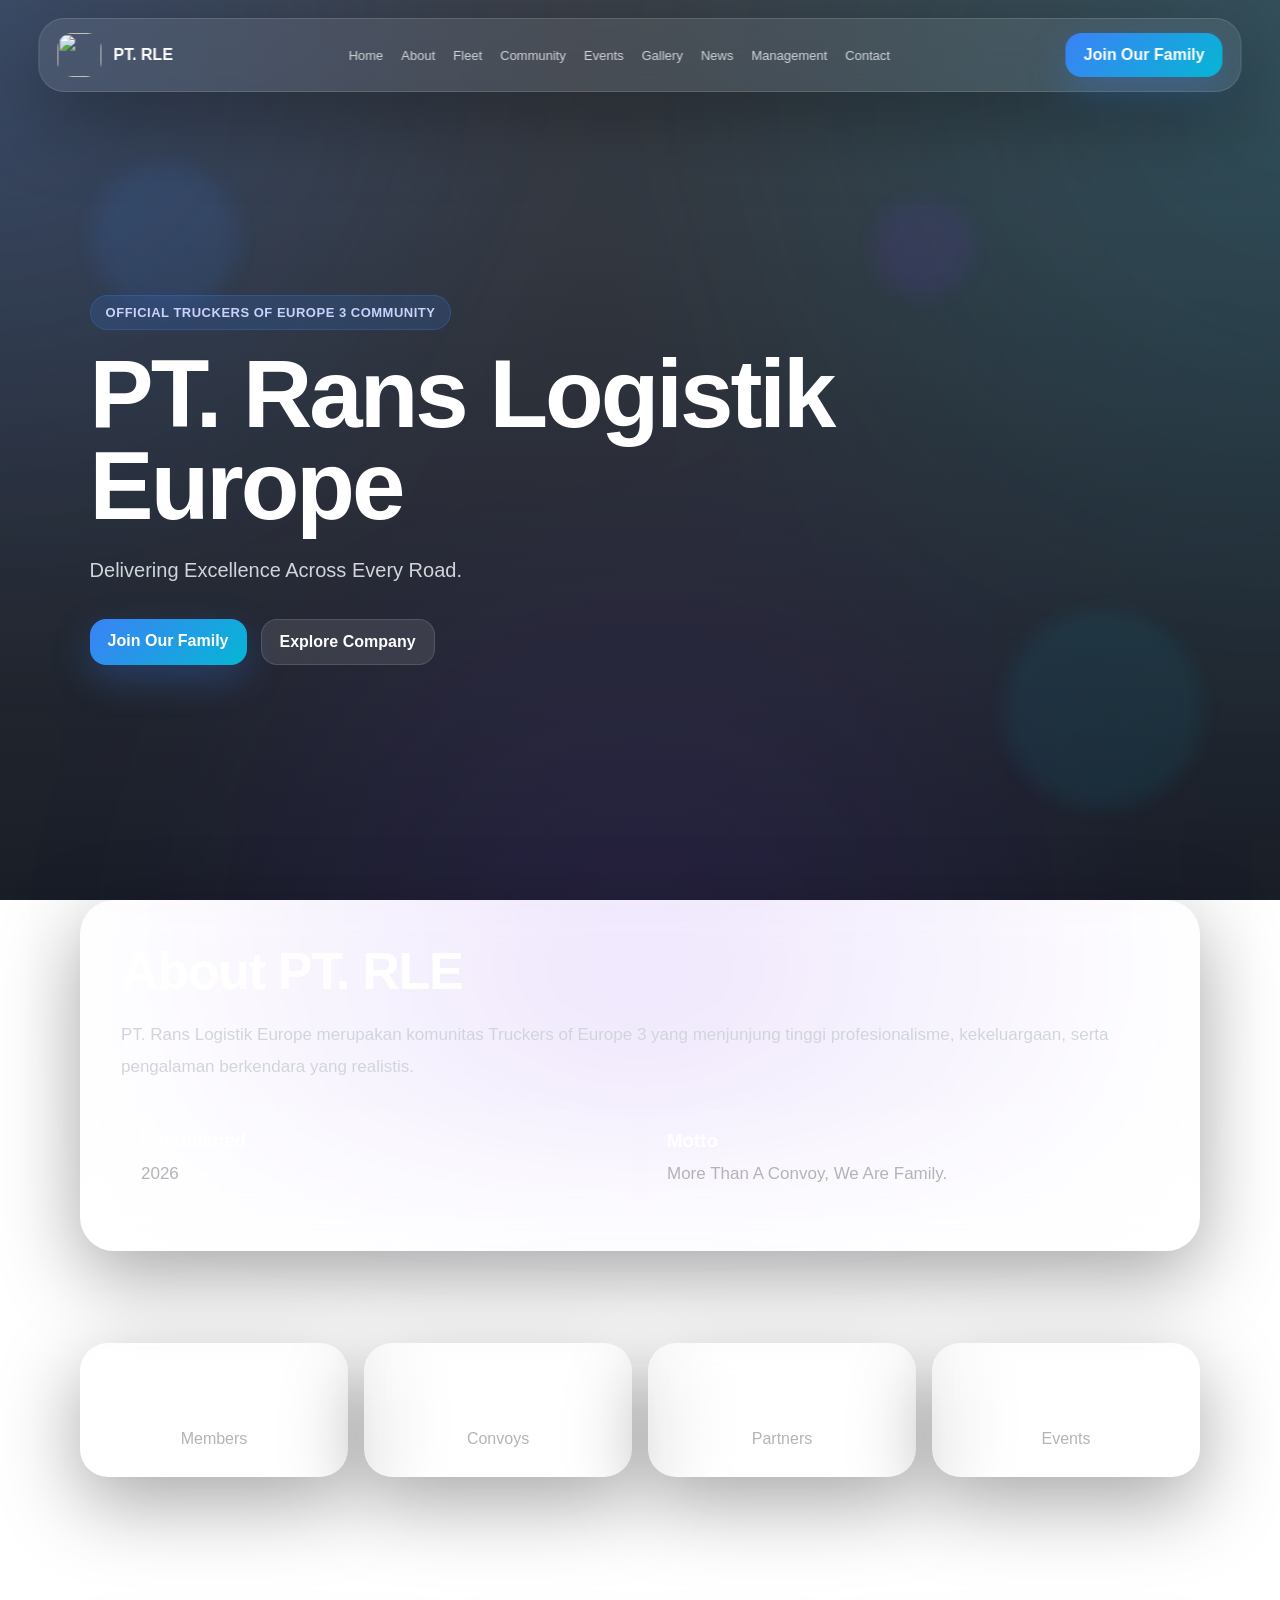
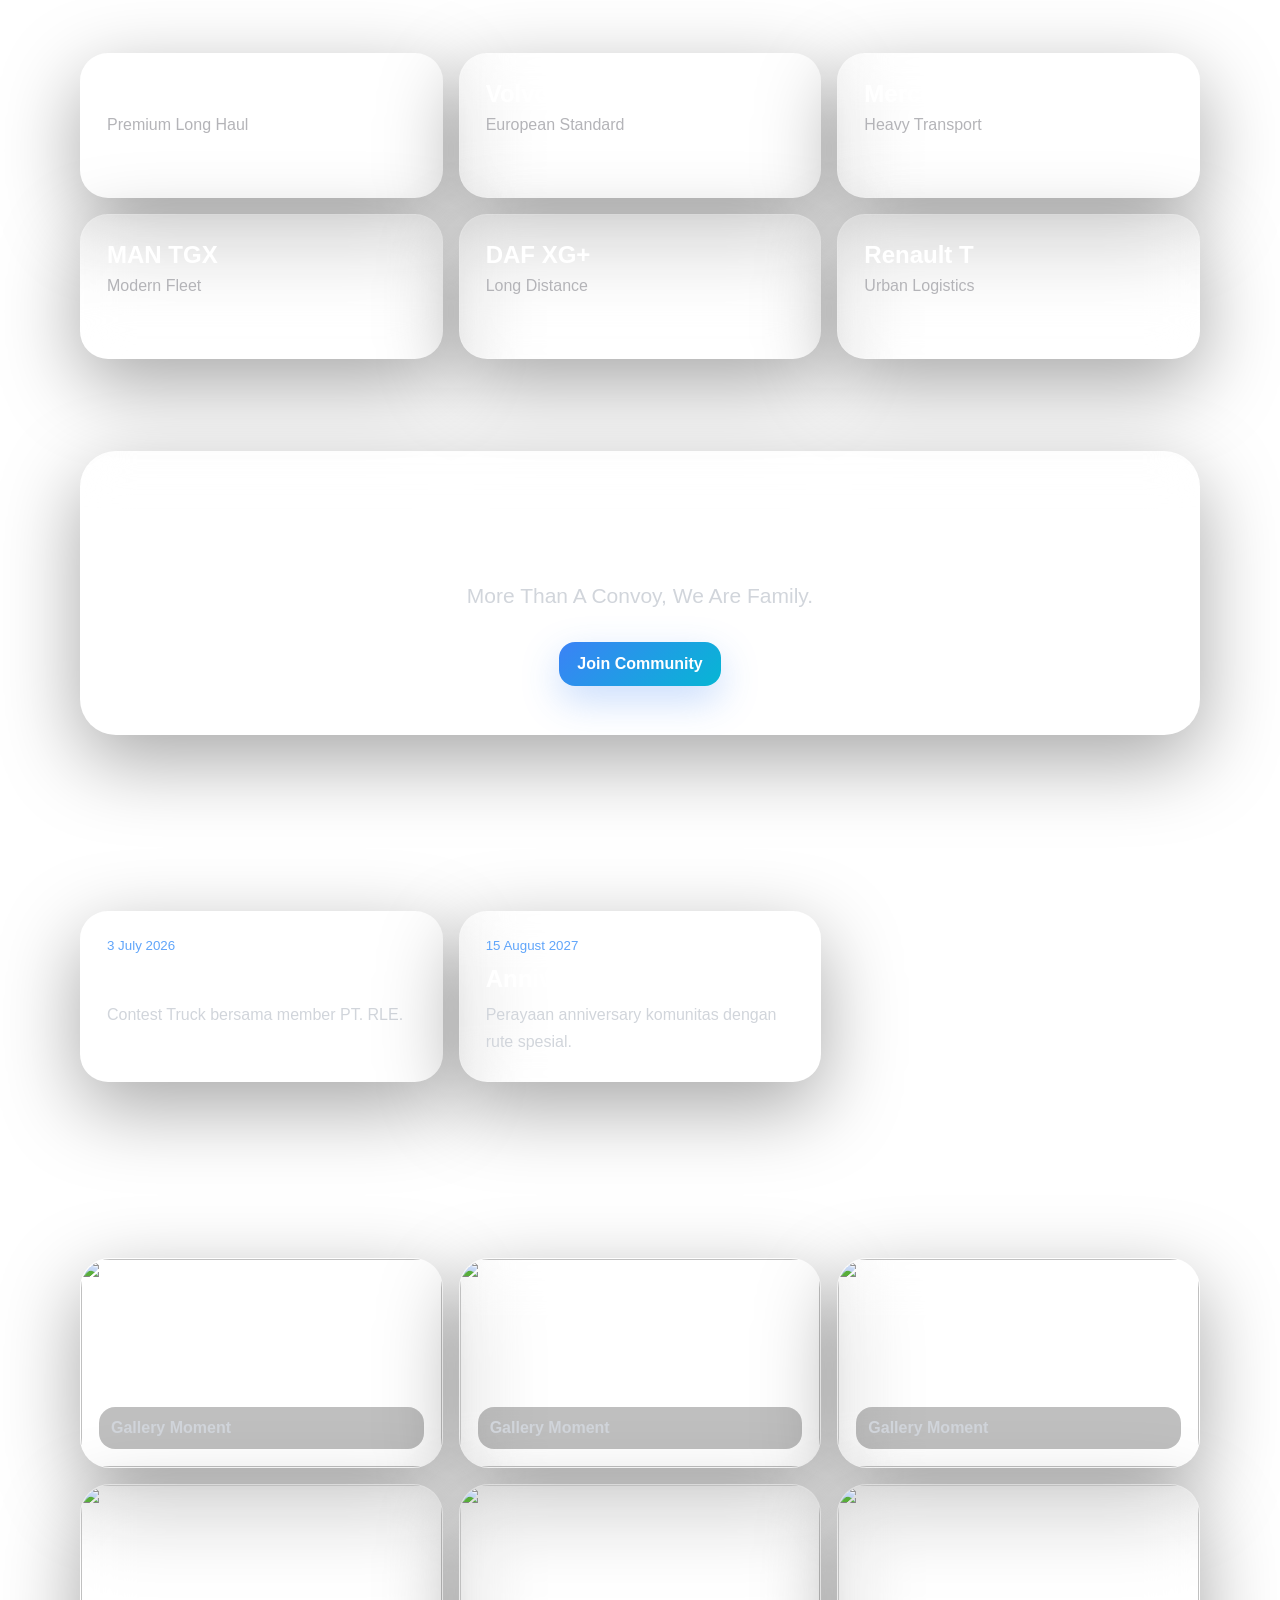
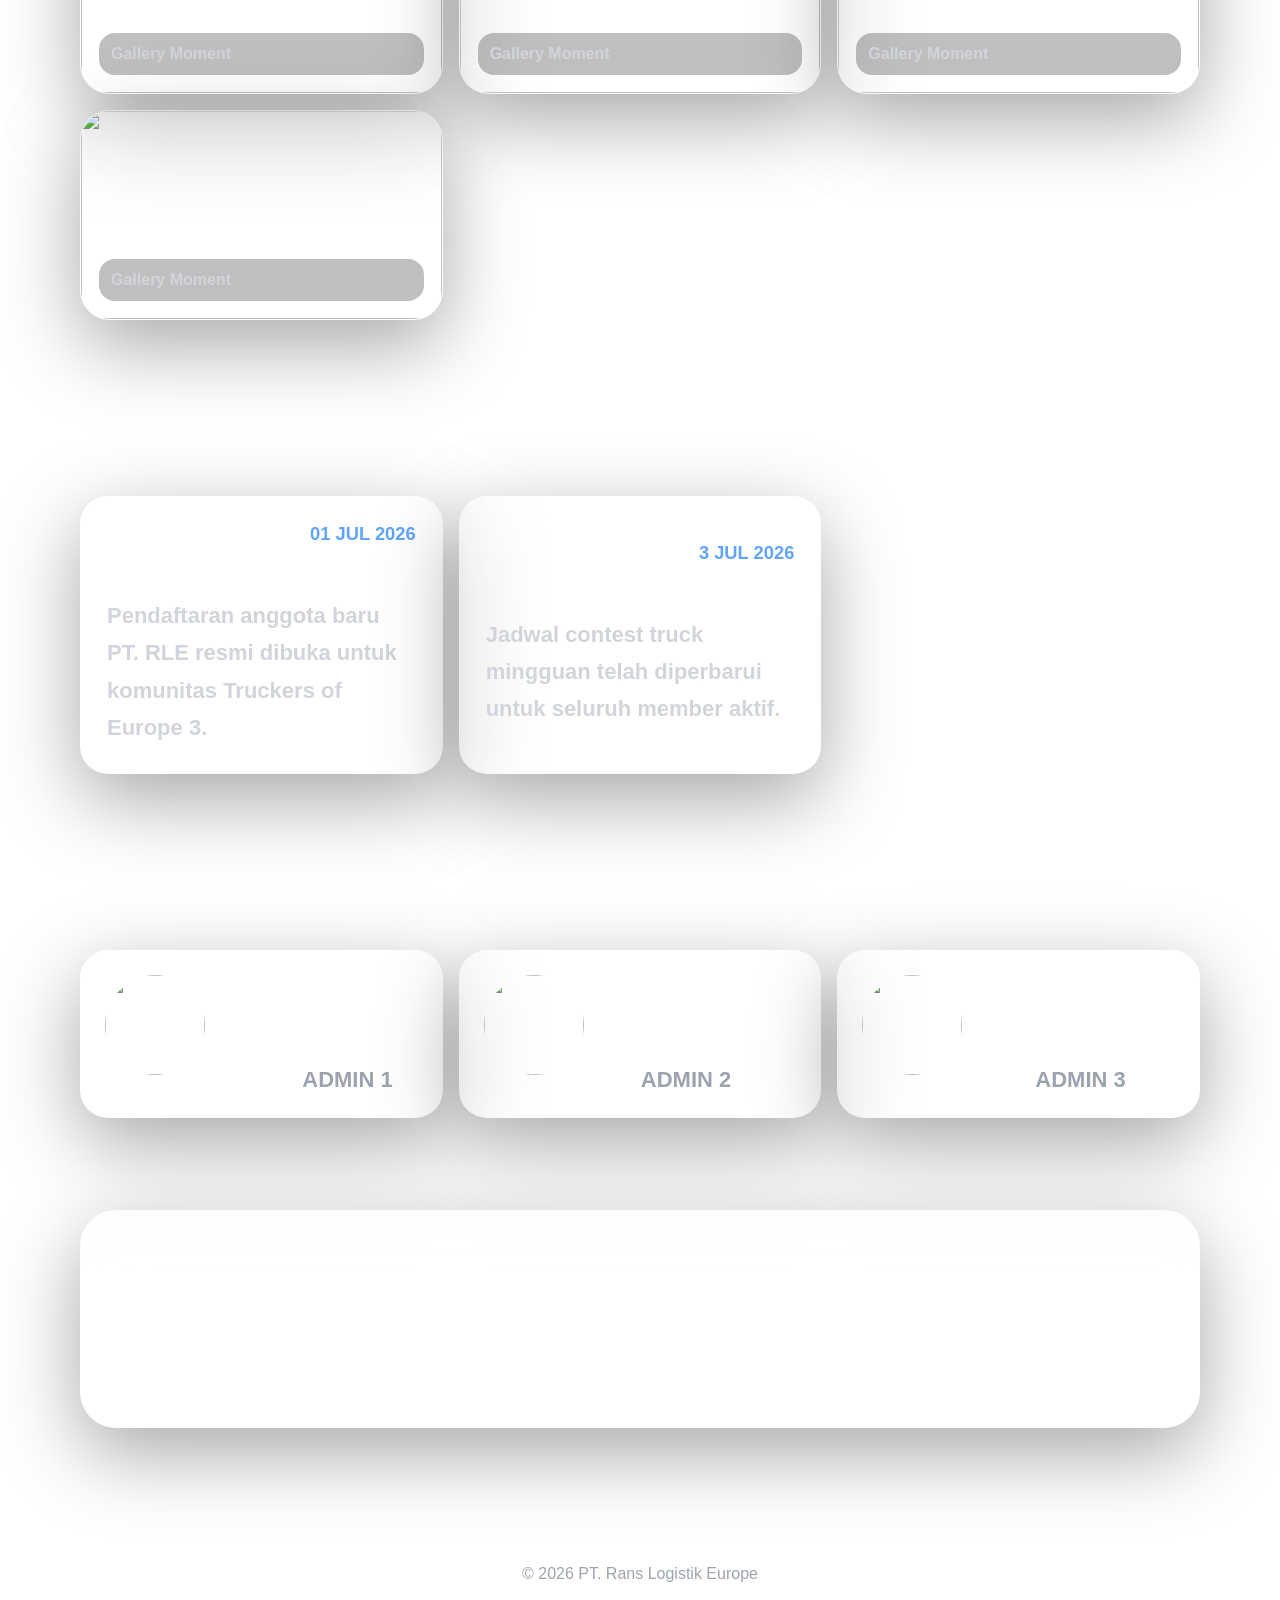
==== index.html @ e9bd92ec "Add files via upload" ====
<!DOCTYPE html>
<html lang="id">
<head>
    <meta charset="UTF-8">
    <meta name="viewport" content="width=device-width, initial-scale=1.0">
    <title>PT. Rans Logistik Europe</title>

    <link rel="stylesheet" href="style.css">
</head>
<body>

    <!-- Background -->
    <div class="aurora"></div>
    <div class="blob blob-1"></div>
    <div class="blob blob-2"></div>
    <div class="blob blob-3"></div>

    <!-- Loading -->
    <div id="loader" class="loader">
        <div class="loader-card glass">
            <img id="loaderLogo">
            <h2>PT. RLE</h2>
            <p>Rans Logistik Europe</p>

            <div class="loading-bar">
                <span></span>
            </div>
        </div>
    </div>

    <!-- Navbar -->
    <nav class="navbar glass">

        <div class="nav-logo">
            <img id="logo">
            <span>PT. RLE</span>
        </div>

        <ul class="nav-menu">
            <li><a href="#home">Home</a></li>
            <li><a href="#about">About</a></li>
            <li><a href="#fleet">Fleet</a></li>
            <li><a href="#community">Community</a></li>
            <li><a href="#events">Events</a></li>
            <li><a href="#gallery">Gallery</a></li>
            <li><a href="#news">News</a></li>
            <li><a href="#management">Management</a></li>
            <li><a href="#contact">Contact</a></li>
        </ul>

        <a id="joinBtn" class="join-btn">
            Join Our Family
        </a>

    </nav>

    <!-- HERO -->
    <section id="home" class="hero">

        <div class="hero-content">

            <div class="badge">
                OFFICIAL TRUCKERS OF EUROPE 3 COMMUNITY
            </div>

            <h1 id="companyName"></h1>

            <p id="slogan"></p>

            <div class="hero-buttons">

                <a id="heroJoin" class="primary-btn">
                    Join Our Family
                </a>

                <a href="#about" class="secondary-btn">
                    Explore Company
                </a>

            </div>

        </div>

    </section>

    <!-- ABOUT -->
    <section id="about" class="section">

        <div class="glass card">

            <h2>About PT. RLE</h2>

            <p>
                PT. Rans Logistik Europe merupakan komunitas
                Truckers of Europe 3 yang menjunjung tinggi
                profesionalisme, kekeluargaan,
                serta pengalaman berkendara yang realistis.
            </p>

            <div class="about-grid">

                <div class="about-item">
                    <h3>Established</h3>
                    <p id="established"></p>
                </div>

                <div class="about-item">
                    <h3>Motto</h3>
                    <p id="motto"></p>
                </div>

            </div>

        </div>

    </section>

    <!-- STATS -->
    <section class="section">

        <div class="stats-grid">

            <div class="glass stat-card">
                <h2 id="members"></h2>
                <p>Members</p>
            </div>

            <div class="glass stat-card">
                <h2 id="convoys"></h2>
                <p>Convoys</p>
            </div>

            <div class="glass stat-card">
                <h2 id="partners"></h2>
                <p>Partners</p>
            </div>

            <div class="glass stat-card">
                <h2 id="eventsStat"></h2>
                <p>Events</p>
            </div>

        </div>

    </section>

    <!-- FLEET -->
    <section id="fleet" class="section">

        <h2 class="section-title">
            Our Fleet
        </h2>

        <div class="fleet-grid">

            <div class="glass fleet-card">
                <h3>Scania S</h3>
                <p>Premium Long Haul</p>
            </div>

            <div class="glass fleet-card">
                <h3>Volvo FH16</h3>
                <p>European Standard</p>
            </div>

            <div class="glass fleet-card">
                <h3>Mercedes Actros</h3>
                <p>Heavy Transport</p>
            </div>

            <div class="glass fleet-card">
                <h3>MAN TGX</h3>
                <p>Modern Fleet</p>
            </div>

            <div class="glass fleet-card">
                <h3>DAF XG+</h3>
                <p>Long Distance</p>
            </div>

            <div class="glass fleet-card">
                <h3>Renault T</h3>
                <p>Urban Logistics</p>
            </div>

        </div>

    </section>

    <!-- COMMUNITY -->
    <section id="community" class="section">

        <div class="glass community-card">

            <h2>Community</h2>

            <p>
                More Than A Convoy,
                We Are Family.
            </p>

            <a id="communityJoin" class="primary-btn">
                Join Community
            </a>

        </div>

    </section>

<!-- EVENTS -->
<section id="events" class="section">

  <h2 class="section-title">
    Upcoming Events
  </h2>

  <div id="eventsGrid" class="event-grid"></div>

</section>

    <!-- GALLERY -->
    <section id="gallery" class="section">

    <h2 class="section-title">
        Gallery
    </h2>

    <div id="galleryGrid" class="gallery-grid"></div>

</section>

    <!-- NEWS -->
    <section id="news" class="section">

    <h2 class="section-title">
        Latest News
    </h2>

    <div id="newsGrid" class="news-grid"></div>

</section>

    <!-- MANAGEMENT -->
    <section id="management" class="section">

    <h2 class="section-title">
        Management
    </h2>

    <div id="managementGrid"
         class="management-grid">
    </div>

</section>

    <!-- CONTACT -->
    <section id="contact" class="section">

        <div class="glass contact-card">

            <h2>Contact Us</h2>

            <div class="contact-grid">

                <a id="wa">WhatsApp</a>
                <a id="ig">Instagram</a>
                <a id="tt">TikTok</a>
                <a id="dc">Discord</a>

            </div>

        </div>

    </section>
    
    <!-- IMAGE POPUP -->
    <div id="imageModal" class="image-modal hidden">

    <button
        class="image-close"
        onclick="closeImageModal()">
        ×
    </button>

    <img
        id="modalImage"
        alt="Gallery Preview">

    </div>

    <!-- FOOTER -->
    <footer>
        © 2026 PT. Rans Logistik Europe
    </footer>

    <script src="config.js"></script>
    <script src="script.js"></script>

</body>
</html>
---- style.css ----
*{
  margin:0;
  padding:0;
  box-sizing:border-box;
}

html{
  scroll-behavior:smooth;
}

body{
  min-height:100vh;
  font-family:Inter,Arial,sans-serif;
  color:#fff;
  overflow-x:hidden;
  background:
    linear-gradient(rgba(5,10,20,.78),rgba(5,10,20,.92)),
    url("https://files.catbox.moe/yvl0bk.jpg");
  background-size:cover;
  background-position:center;
  background-attachment:fixed;
}

a{
  text-decoration:none;
  color:inherit;
}

.glass{
  background:rgba(255,255,255,.08);
  border:1px solid rgba(255,255,255,.13);
  backdrop-filter:blur(24px);
  -webkit-backdrop-filter:blur(24px);
  box-shadow:0 25px 80px rgba(0,0,0,.35);
}

.aurora{
  position:fixed;
  inset:-30%;
  z-index:-3;
  background:
    radial-gradient(circle at 18% 22%,rgba(59,130,246,.2),transparent 30%),
    radial-gradient(circle at 82% 25%,rgba(6,182,212,.16),transparent 35%),
    radial-gradient(circle at 50% 85%,rgba(124,58,237,.14),transparent 35%);
  filter:blur(70px);
  animation:auroraMove 12s ease-in-out infinite alternate;
}

@keyframes auroraMove{
  from{transform:translate(-2%,-2%) rotate(0deg);}
  to{transform:translate(2%,2%) rotate(8deg);}
}

.blob{
  position:fixed;
  border-radius:999px;
  z-index:-2;
  opacity:.45;
  filter:blur(10px);
  animation:float 7s ease-in-out infinite;
}

.blob-1{
  width:150px;
  height:150px;
  left:7%;
  top:18%;
  background:rgba(59,130,246,.24);
}

.blob-2{
  width:200px;
  height:200px;
  right:6%;
  bottom:10%;
  background:rgba(6,182,212,.18);
  animation-delay:1.5s;
}

.blob-3{
  width:100px;
  height:100px;
  right:24%;
  top:22%;
  background:rgba(124,58,237,.22);
  animation-delay:2.5s;
}

@keyframes float{
  0%,100%{transform:translateY(0);}
  50%{transform:translateY(-24px);}
}

.loader{
  position:fixed;
  inset:0;
  z-index:99;
  display:grid;
  place-items:center;
  background:#09090b;
  transition:.5s ease;
}

.loader.hide{
  opacity:0;
  pointer-events:none;
}

.loader-card{
  width:min(330px,90vw);
  padding:30px;
  border-radius:32px;
  text-align:center;
}

.loader-card img{
  width:84px;
  height:84px;
  border-radius:24px;
  object-fit:cover;
  margin-bottom:16px;
}

.loader-card p{
  color:#b4b4b8;
  margin-top:6px;
}

.loading-bar{
  width:100%;
  height:8px;
  margin-top:22px;
  border-radius:999px;
  overflow:hidden;
  background:rgba(255,255,255,.12);
}

.loading-bar span{
  display:block;
  height:100%;
  width:45%;
  border-radius:999px;
  background:linear-gradient(90deg,#3b82f6,#06b6d4);
  animation:loading 1.2s ease-in-out infinite;
}

@keyframes loading{
  0%{transform:translateX(-120%);}
  100%{transform:translateX(240%);}
}

.navbar{
  position:fixed;
  top:18px;
  left:50%;
  transform:translateX(-50%);
  z-index:20;
  width:min(1220px,94%);
  min-height:74px;
  padding:12px 18px;
  border-radius:26px;
  display:flex;
  align-items:center;
  justify-content:space-between;
  gap:18px;
}

.nav-logo{
  display:flex;
  align-items:center;
  gap:12px;
  font-weight:900;
  white-space:nowrap;
}

.nav-logo img{
  width:44px;
  height:44px;
  border-radius:15px;
  object-fit:cover;
}

.nav-menu{
  display:flex;
  list-style:none;
  gap:18px;
}

.nav-menu a{
  color:#d1d5db;
  font-size:13px;
  transition:.25s ease;
}

.nav-menu a:hover{
  color:#fff;
}

.join-btn,
.primary-btn{
  display:inline-block;
  padding:13px 18px;
  border-radius:16px;
  color:#fff;
  font-weight:900;
  background:linear-gradient(135deg,#3b82f6,#06b6d4);
  box-shadow:0 14px 38px rgba(59,130,246,.28);
  transition:.25s ease;
  white-space:nowrap;
}

.join-btn:hover,
.primary-btn:hover{
  transform:translateY(-2px);
  box-shadow:0 18px 48px rgba(59,130,246,.38);
}

.secondary-btn{
  display:inline-block;
  padding:13px 18px;
  border-radius:16px;
  color:#fff;
  font-weight:900;
  background:rgba(255,255,255,.1);
  border:1px solid rgba(255,255,255,.12);
  transition:.25s ease;
}

.secondary-btn:hover{
  background:rgba(255,255,255,.16);
}

.hero{
  min-height:100vh;
  display:flex;
  align-items:center;
  padding:150px 7% 90px;
}

.hero-content{
  width:min(820px,100%);
  animation:fadeUp .7s ease;
}

.badge{
  display:inline-block;
  margin-bottom:18px;
  padding:9px 15px;
  border-radius:999px;
  color:#c7d2fe;
  background:rgba(59,130,246,.16);
  border:1px solid rgba(59,130,246,.25);
  font-size:13px;
  font-weight:900;
  letter-spacing:.5px;
}

.hero h1{
  font-size:clamp(44px,9vw,96px);
  line-height:.95;
  letter-spacing:-3px;
  margin-bottom:22px;
}

.hero p{
  max-width:620px;
  color:#d1d5db;
  font-size:20px;
  line-height:1.7;
  margin-bottom:32px;
}

.hero-buttons{
  display:flex;
  gap:14px;
  flex-wrap:wrap;
}

.section{
  width:min(1120px,92%);
  margin:0 auto 92px;
  scroll-margin-top:120px;
}

.section-title{
  font-size:clamp(32px,5vw,52px);
  letter-spacing:-1.5px;
  margin-bottom:24px;
}

.card{
  padding:40px;
  border-radius:34px;
}

.card h2,
.community-card h2,
.contact-card h2{
  font-size:clamp(32px,5vw,52px);
  letter-spacing:-1.3px;
  margin-bottom:18px;
}

.card p{
  color:#d1d5db;
  line-height:1.9;
  font-size:17px;
}

.about-grid{
  display:grid;
  grid-template-columns:1fr 1fr;
  gap:14px;
  margin-top:26px;
}

.about-item{
  padding:20px;
  border-radius:22px;
  background:rgba(255,255,255,.07);
}

.about-item h3{
  margin-bottom:6px;
}

.about-item p{
  color:#b4b4b8;
}

.stats-grid{
  display:grid;
  grid-template-columns:repeat(4,1fr);
  gap:16px;
}

.stat-card{
  padding:28px;
  border-radius:28px;
  text-align:center;
  transition:.25s ease;
}

.stat-card:hover{
  transform:translateY(-6px);
  background:rgba(255,255,255,.12);
}

.stat-card h2{
  font-size:44px;
  margin-bottom:8px;
}

.stat-card p{
  color:#b4b4b8;
}

.fleet-grid,
.event-grid,
.news-grid,
.management-grid{
  display:grid;
  grid-template-columns:repeat(3,1fr);
  gap:16px;
}

.fleet-card,
.event-card,
.news-card,
.manager{
  min-height:145px;
  padding:26px;
  border-radius:28px;
  transition:.25s ease;
}

.fleet-card:hover,
.event-card:hover,
.news-card:hover,
.manager:hover{
  transform:translateY(-6px);
  background:rgba(255,255,255,.12);
}

.fleet-card h3,
.event-card h3{
  font-size:24px;
  margin-bottom:8px;
}

.fleet-card p,
.event-card p{
  color:#b4b4b8;
}

.community-card{
  padding:48px;
  border-radius:36px;
  text-align:center;
}

.community-card p{
  color:#d1d5db;
  font-size:21px;
  line-height:1.7;
  margin-bottom:28px;
}

.gallery-grid{
  display:grid;
  grid-template-columns:repeat(3,1fr);
  gap:16px;
}

.gallery-item{
  height:210px;
  border-radius:30px;
  overflow:hidden;
  position:relative;
}

.gallery-item::after{
  content:"Gallery Moment";
  position:absolute;
  inset:auto 18px 18px 18px;
  padding:12px;
  border-radius:16px;
  background:rgba(0,0,0,.25);
  color:#d1d5db;
  font-weight:800;
}

.news-card,
.manager{
  display:flex;
  align-items:end;
  font-size:22px;
  font-weight:900;
}

.contact-card{
  padding:42px;
  border-radius:36px;
}

.contact-grid{
  display:grid;
  grid-template-columns:repeat(5,1fr);
  gap:14px;
  margin-top:22px;
}

.contact-grid a{
  padding:16px;
  border-radius:18px;
  background:rgba(255,255,255,.08);
  text-align:center;
  font-weight:900;
  transition:.25s ease;
}

.contact-grid a:hover{
  background:rgba(255,255,255,.15);
  transform:translateY(-4px);
}

footer{
  text-align:center;
  color:#9ca3af;
  padding:45px 20px;
}

.reveal{
  opacity:0;
  transform:translateY(28px);
  transition:.65s ease;
}

.reveal.show{
  opacity:1;
  transform:none;
}

@keyframes fadeUp{
  from{
    opacity:0;
    transform:translateY(24px);
  }
  to{
    opacity:1;
    transform:none;
  }
}

@media(max-width:980px){
  .nav-menu{
    display:none;
  }

  .navbar{
    width:92%;
  }

  .stats-grid,
  .fleet-grid,
  .event-grid,
  .news-grid,
  .management-grid,
  .gallery-grid{
    grid-template-columns:repeat(2,1fr);
  }

  .contact-grid{
    grid-template-columns:repeat(2,1fr);
  }
}

@media(max-width:620px){
  .navbar{
    top:12px;
    min-height:64px;
    border-radius:22px;
  }

  .nav-logo span{
    font-size:14px;
  }

  .nav-logo img{
    width:38px;
    height:38px;
  }

  .join-btn{
    padding:11px 13px;
    font-size:12px;
  }

  .hero{
    padding:135px 22px 72px;
  }

  .hero h1{
    letter-spacing:-2px;
  }

  .hero p{
    font-size:17px;
  }

  .section{
    width:92%;
    margin-bottom:60px;
  }

  .card,
  .community-card,
  .contact-card{
    padding:28px;
    border-radius:30px;
  }

  .about-grid,
  .stats-grid,
  .fleet-grid,
  .event-grid,
  .news-grid,
  .management-grid,
  .gallery-grid,
  .contact-grid{
    grid-template-columns:1fr;
  }

  .gallery-item{
    height:180px;
  }
}

.gallery-item img{
    width:100%;
    height:100%;
    object-fit:cover;
}

.news-card{
    display:flex;
    flex-direction:column;
    justify-content:center;
}

.news-card small{
    color:#60a5fa;
    margin-bottom:12px;
}

.news-card h3{
    font-size:24px;
    margin-bottom:12px;
}

.news-card p{
    color:#d1d5db;
    line-height:1.7;
}

.manager{
    text-align:center;
    padding:24px;
}

.manager img{
    width:100px;
    height:100px;
    border-radius:999px;
    object-fit:cover;
    margin-bottom:18px;
}

.manager h3{
    margin-bottom:8px;
}

.manager p{
    color:#9ca3af;
}

.image-modal {
  position: fixed;
  inset: 0;
  z-index: 999;
  display: grid;
  place-items: center;
  padding: 20px;
  background: rgba(0,0,0,.82);
  backdrop-filter: blur(16px);
}

.image-modal img {
  max-width: 95%;
  max-height: 85vh;
  border-radius: 24px;
  box-shadow: 0 25px 80px rgba(0,0,0,.6);
}

.image-close {
  position: fixed;
  top: 22px;
  right: 22px;
  width: 44px;
  height: 44px;
  border: 0;
  border-radius: 16px;
  color: white;
  background: rgba(255,255,255,.14);
  font-size: 32px;
  z-index: 1000;
}

.gallery-item {
  cursor: pointer;
}

/* IMAGE POPUP */

.hidden{
    display:none !important;
}

.image-modal{
    position:fixed;
    inset:0;
    z-index:9999;

    display:flex;
    justify-content:center;
    align-items:center;

    padding:20px;

    background:
        rgba(0,0,0,.88);

    backdrop-filter:
        blur(16px);

    animation:
        fadeModal .2s ease;
}

.image-modal img{

    max-width:95%;
    max-height:90vh;

    border-radius:24px;

    object-fit:contain;

    box-shadow:
        0 25px 80px
        rgba(0,0,0,.6);

    animation:
        zoomImage .2s ease;
}

.image-close{

    position:absolute;

    top:25px;
    right:25px;

    width:56px;
    height:56px;

    border:none;

    border-radius:18px;

    background:
        rgba(255,255,255,.1);

    color:#fff;

    font-size:32px;

    cursor:pointer;

    backdrop-filter:
        blur(20px);
}

.image-close:hover{

    background:
        rgba(255,255,255,.2);
}

@keyframes fadeModal{

    from{
        opacity:0;
    }

    to{
        opacity:1;
    }
}

@keyframes zoomImage{

    from{
        transform:scale(.9);
        opacity:0;
    }

    to{
        transform:scale(1);
        opacity:1;
    }
}

.event-card small{
  color:#60a5fa;
  margin-bottom:12px;
  display:block;
}

.event-card p{
  color:#d1d5db;
  line-height:1.7;
}
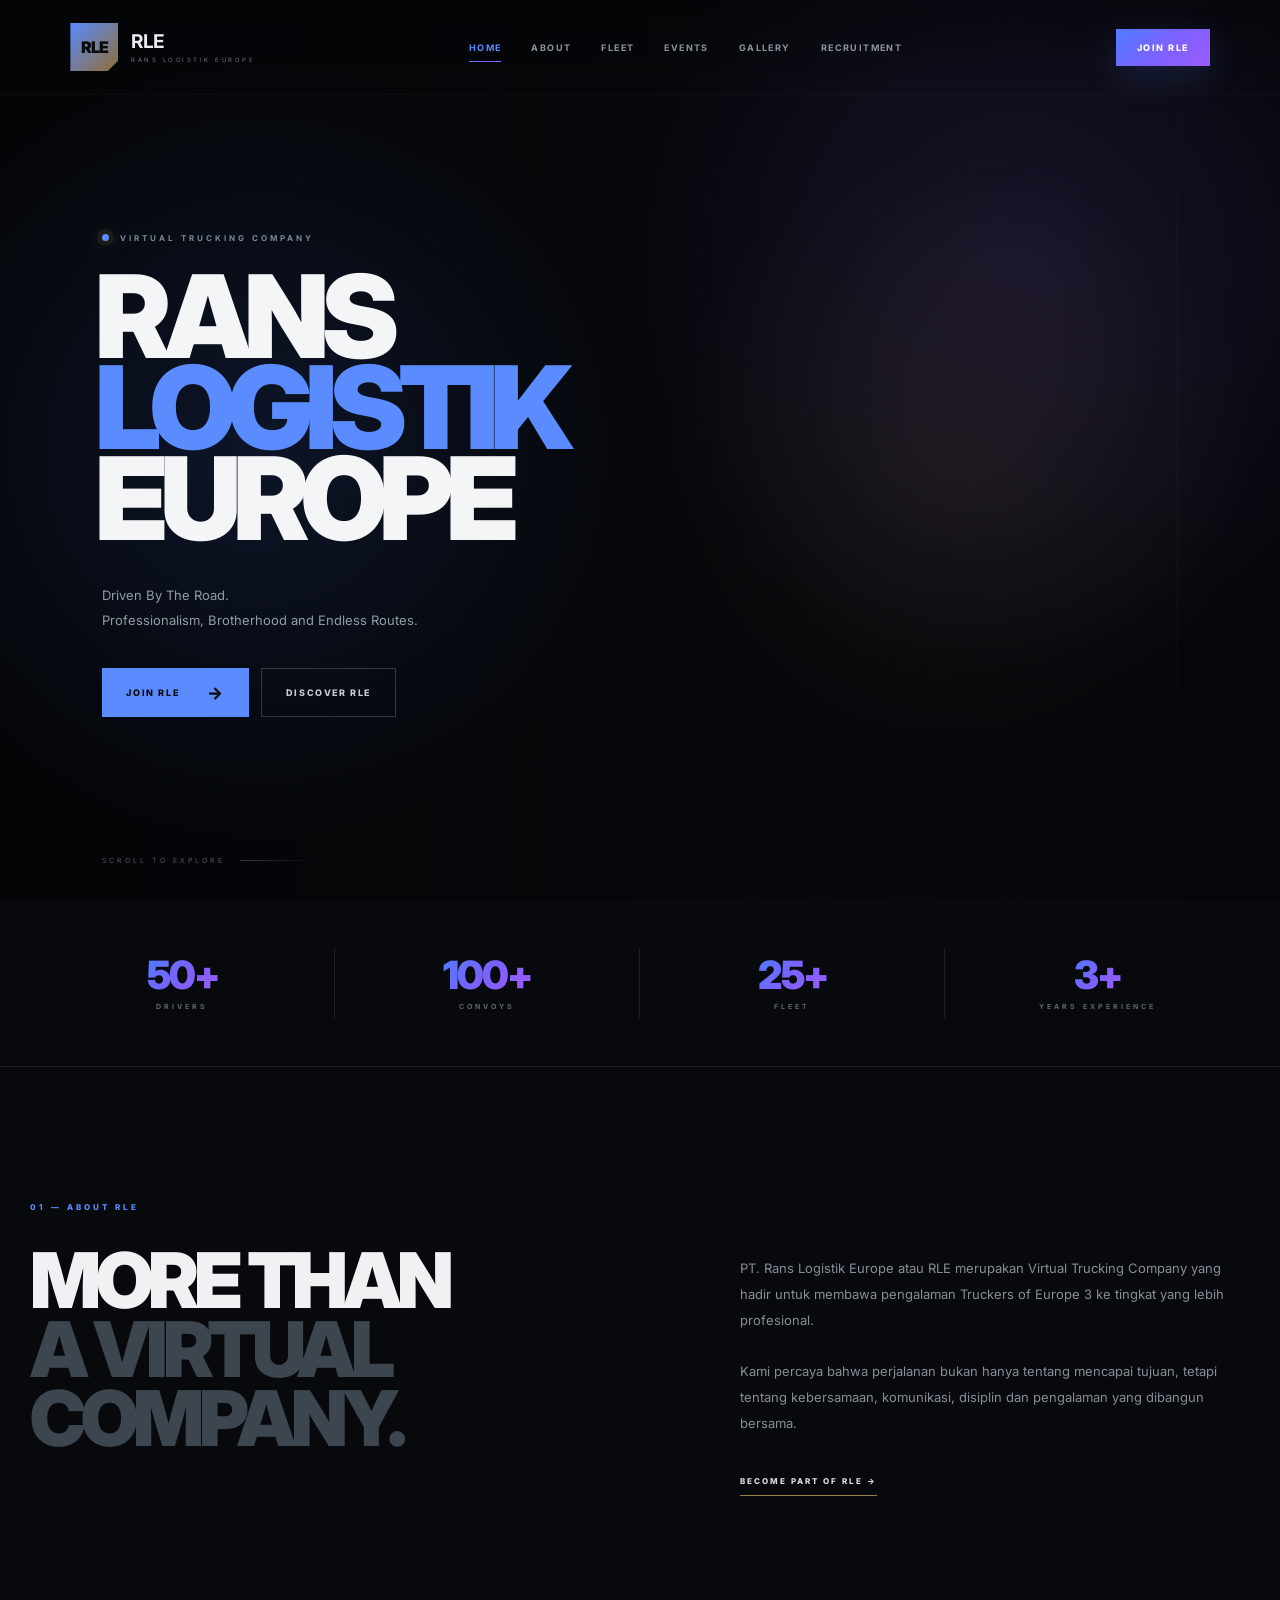
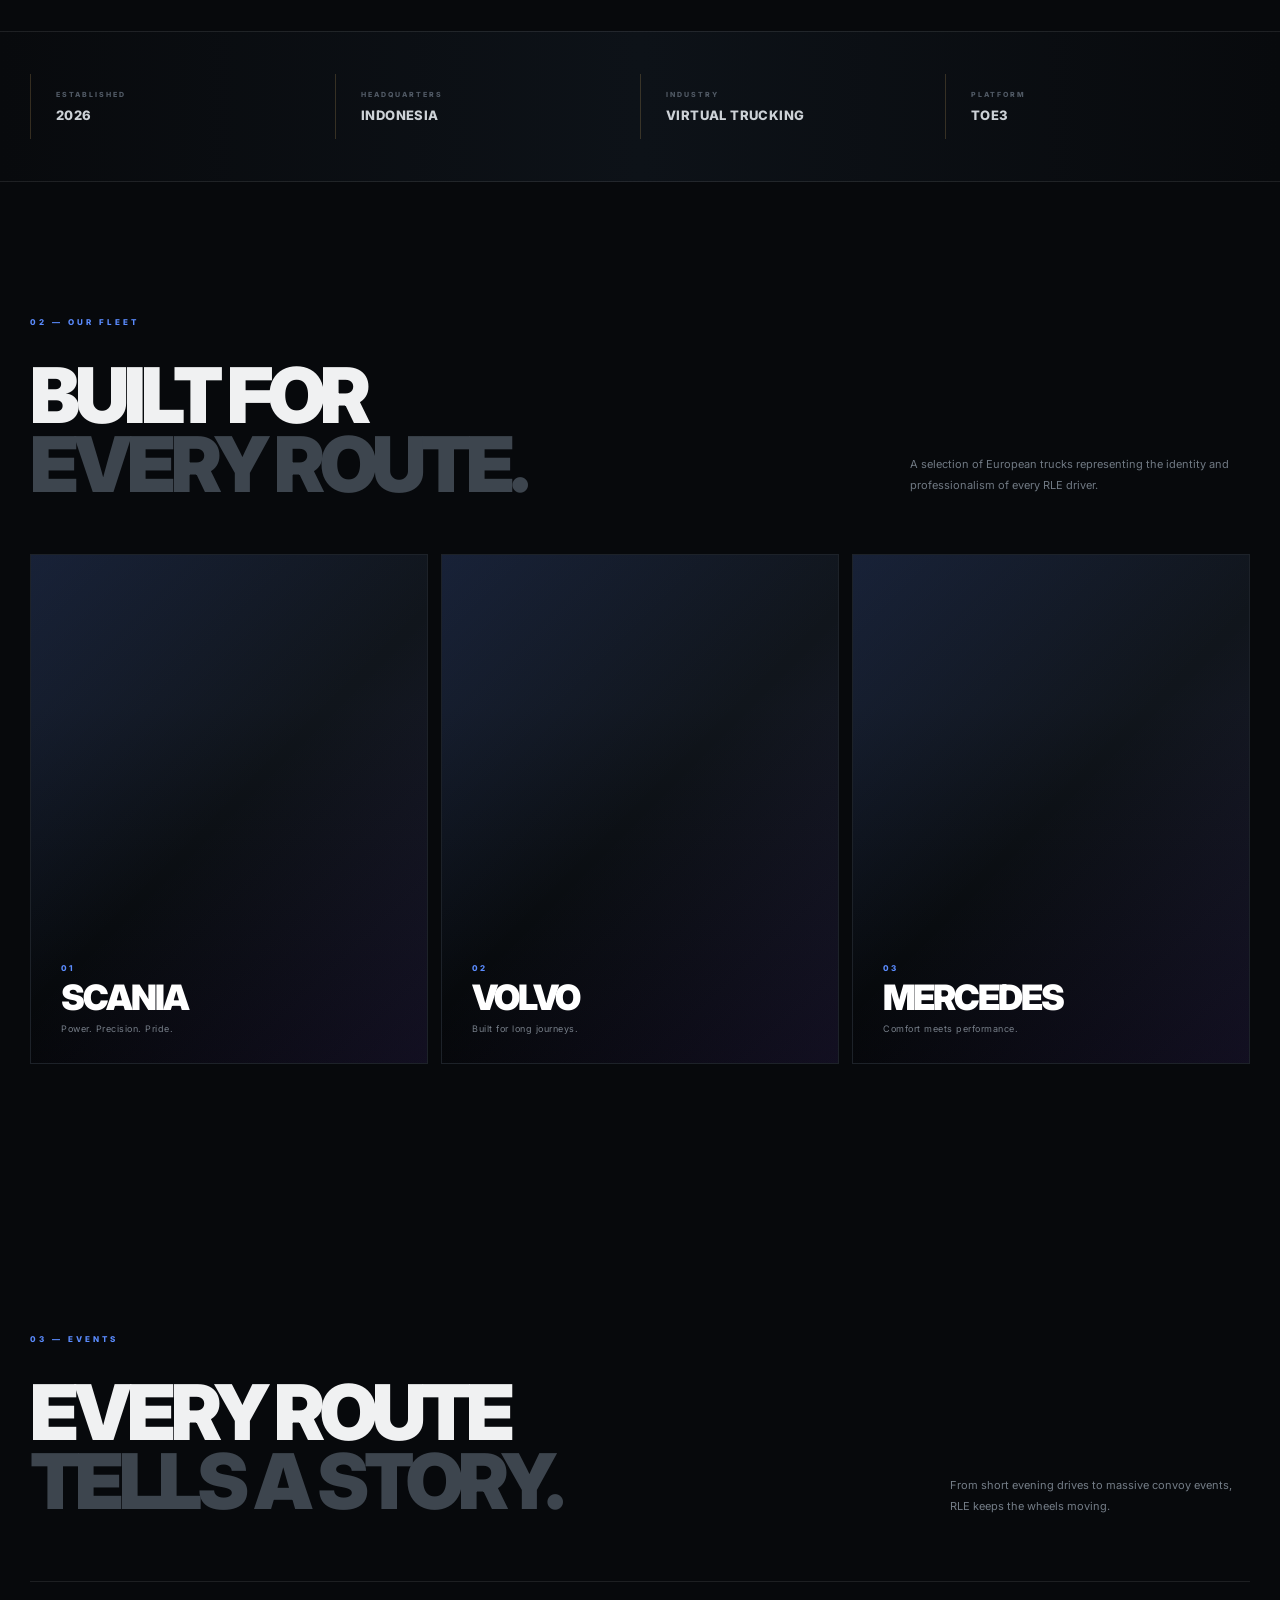
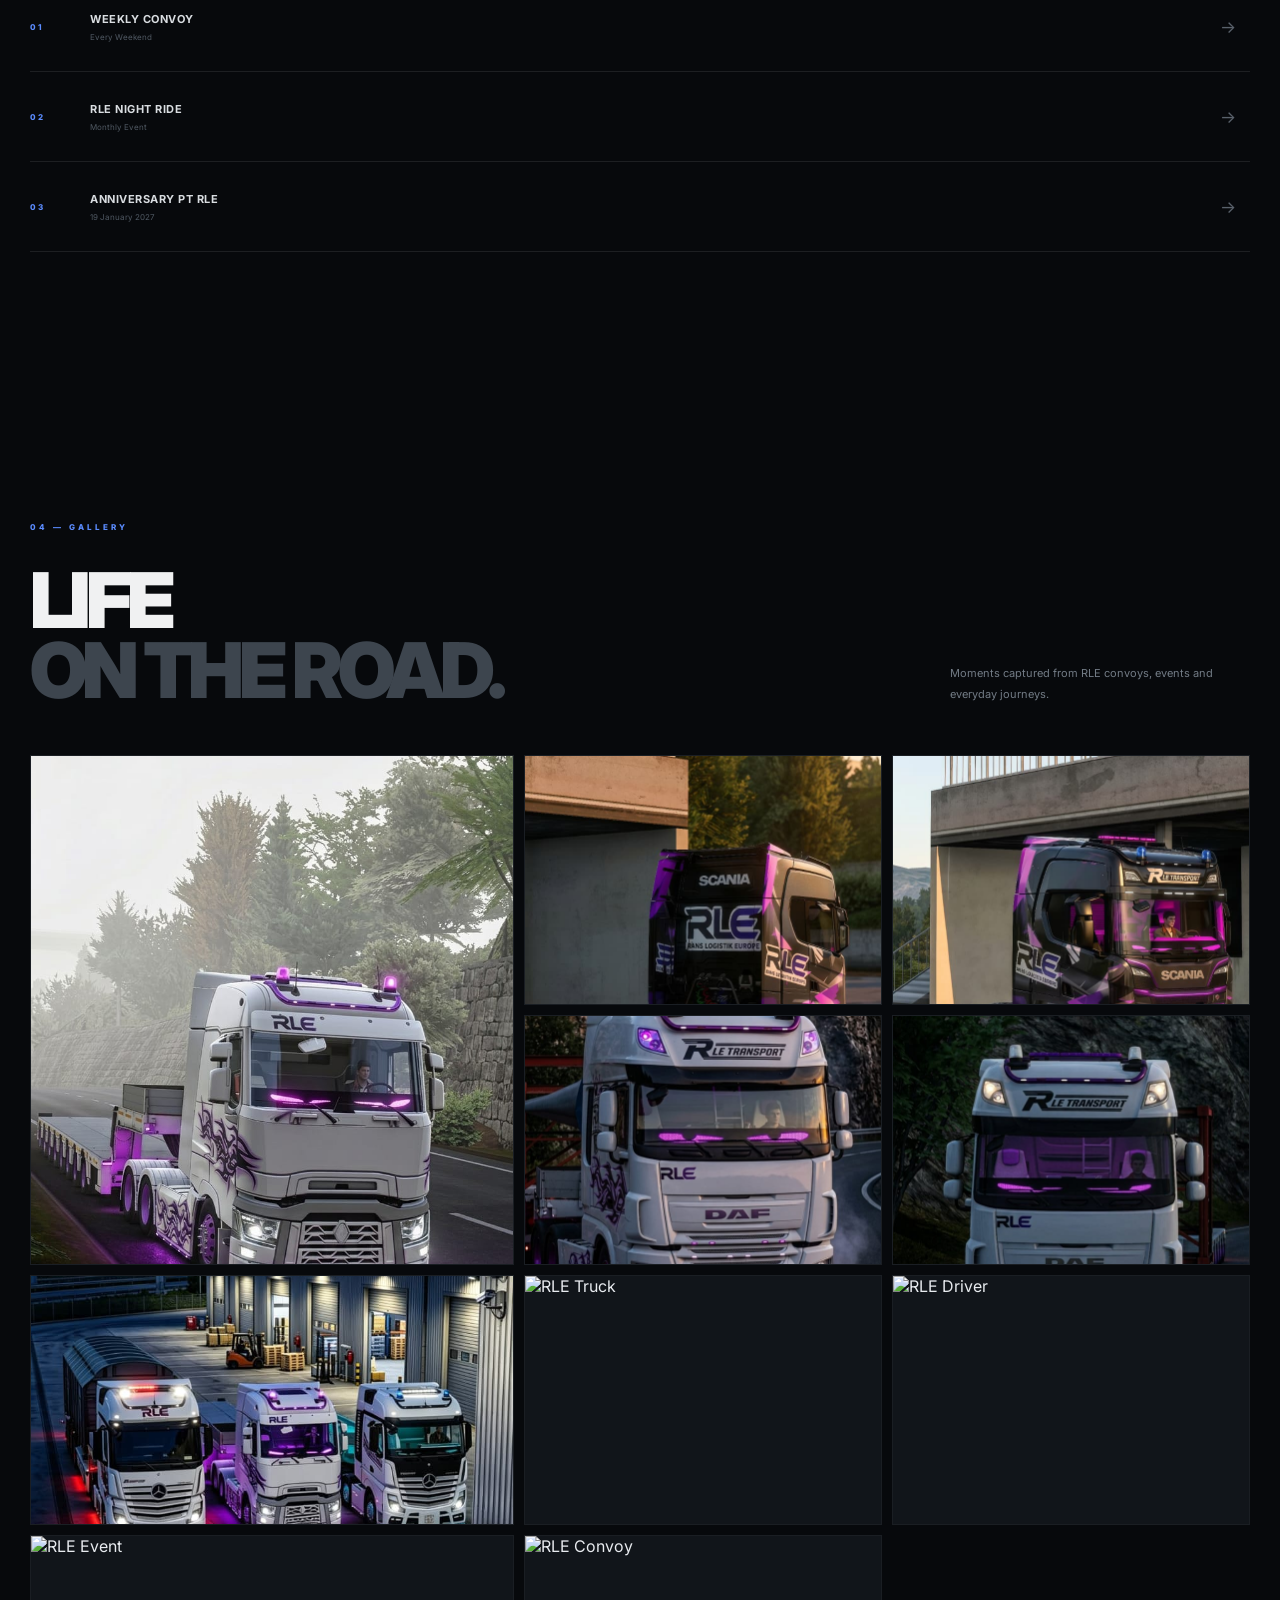
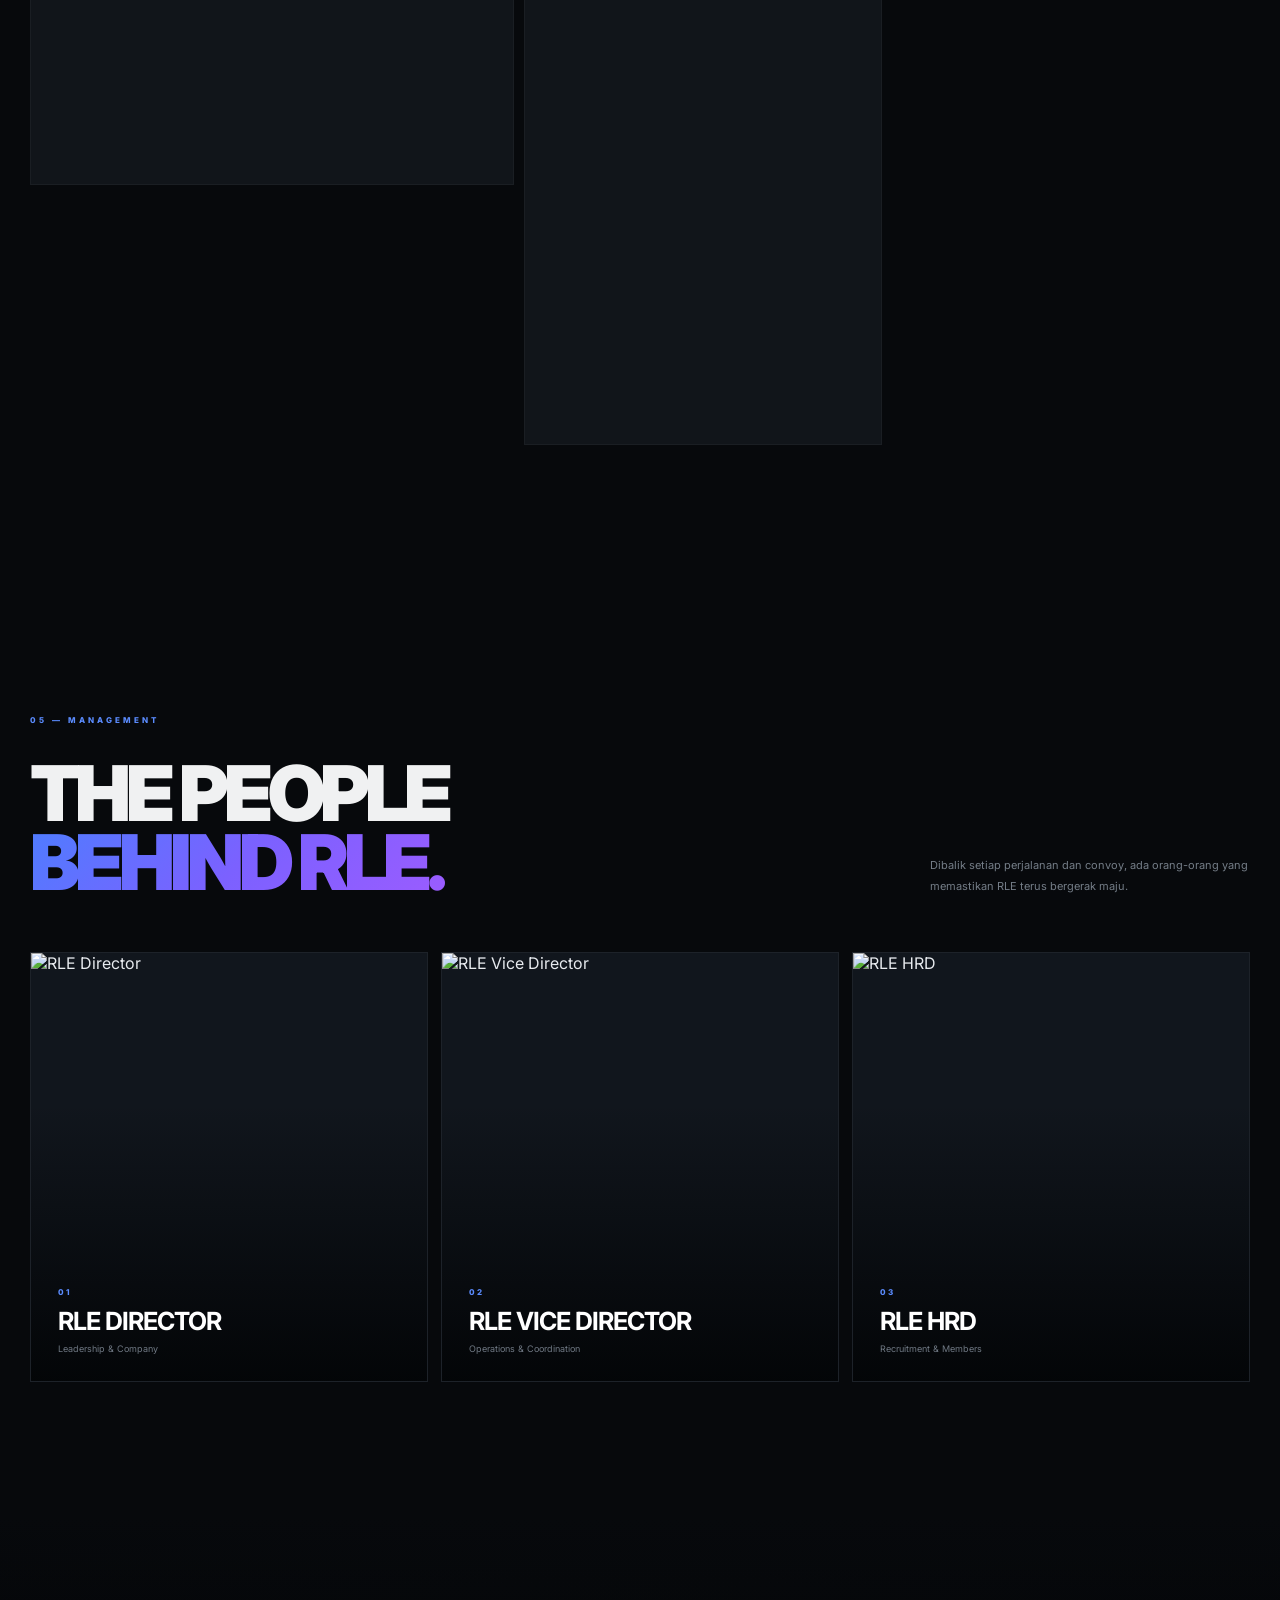
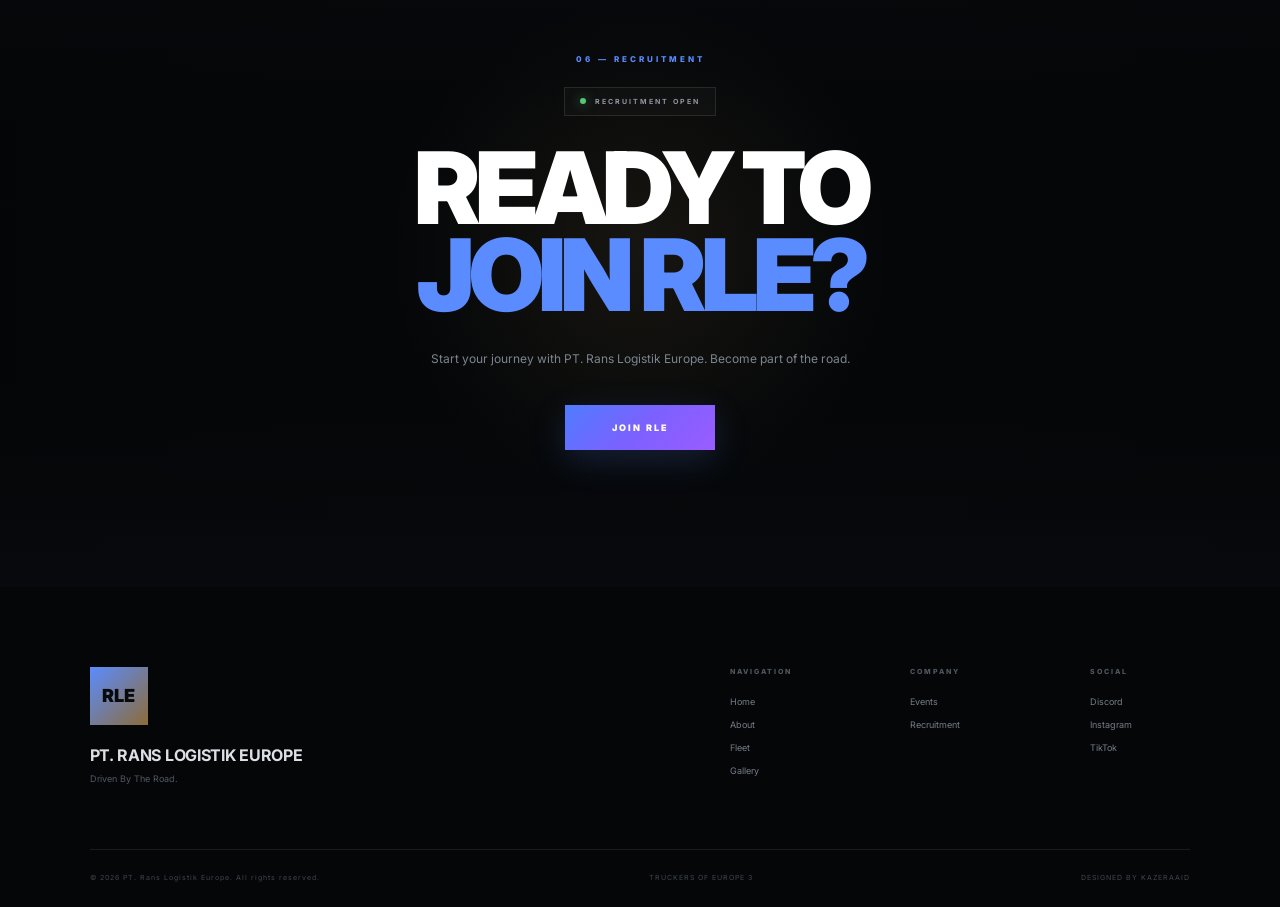
==== commit ca5d2e47: "Add files via upload" ====
--- a/index.html
+++ b/index.html
@@ -1,300 +1,1460 @@
-<!DOCTYPE html>
-<html lang="id">
-<head>
-    <meta charset="UTF-8">
-    <meta name="viewport" content="width=device-width, initial-scale=1.0">
-    <title>PT. Rans Logistik Europe</title>
-
-    <link rel="stylesheet" href="style.css">
-</head>
-<body>
-
-    <!-- Background -->
-    <div class="aurora"></div>
-    <div class="blob blob-1"></div>
-    <div class="blob blob-2"></div>
-    <div class="blob blob-3"></div>
-
-    <!-- Loading -->
-    <div id="loader" class="loader">
-        <div class="loader-card glass">
-            <img id="loaderLogo">
-            <h2>PT. RLE</h2>
-            <p>Rans Logistik Europe</p>
-
-            <div class="loading-bar">
-                <span></span>
-            </div>
-        </div>
-    </div>
-
-    <!-- Navbar -->
-    <nav class="navbar glass">
-
-        <div class="nav-logo">
-            <img id="logo">
-            <span>PT. RLE</span>
-        </div>
-
-        <ul class="nav-menu">
-            <li><a href="#home">Home</a></li>
-            <li><a href="#about">About</a></li>
-            <li><a href="#fleet">Fleet</a></li>
-            <li><a href="#community">Community</a></li>
-            <li><a href="#events">Events</a></li>
-            <li><a href="#gallery">Gallery</a></li>
-            <li><a href="#news">News</a></li>
-            <li><a href="#management">Management</a></li>
-            <li><a href="#contact">Contact</a></li>
-        </ul>
-
-        <a id="joinBtn" class="join-btn">
-            Join Our Family
-        </a>
-
-    </nav>
-
-    <!-- HERO -->
-    <section id="home" class="hero">
-
-        <div class="hero-content">
-
-            <div class="badge">
-                OFFICIAL TRUCKERS OF EUROPE 3 COMMUNITY
-            </div>
-
-            <h1 id="companyName"></h1>
-
-            <p id="slogan"></p>
-
-            <div class="hero-buttons">
-
-                <a id="heroJoin" class="primary-btn">
-                    Join Our Family
-                </a>
-
-                <a href="#about" class="secondary-btn">
-                    Explore Company
-                </a>
-
-            </div>
-
-        </div>
-
-    </section>
-
-    <!-- ABOUT -->
-    <section id="about" class="section">
-
-        <div class="glass card">
-
-            <h2>About PT. RLE</h2>
-
-            <p>
-                PT. Rans Logistik Europe merupakan komunitas
-                Truckers of Europe 3 yang menjunjung tinggi
-                profesionalisme, kekeluargaan,
-                serta pengalaman berkendara yang realistis.
-            </p>
-
-            <div class="about-grid">
-
-                <div class="about-item">
-                    <h3>Established</h3>
-                    <p id="established"></p>
-                </div>
-
-                <div class="about-item">
-                    <h3>Motto</h3>
-                    <p id="motto"></p>
-                </div>
-
-            </div>
-
-        </div>
-
-    </section>
-
-    <!-- STATS -->
-    <section class="section">
-
-        <div class="stats-grid">
-
-            <div class="glass stat-card">
-                <h2 id="members"></h2>
-                <p>Members</p>
-            </div>
-
-            <div class="glass stat-card">
-                <h2 id="convoys"></h2>
-                <p>Convoys</p>
-            </div>
-
-            <div class="glass stat-card">
-                <h2 id="partners"></h2>
-                <p>Partners</p>
-            </div>
-
-            <div class="glass stat-card">
-                <h2 id="eventsStat"></h2>
-                <p>Events</p>
-            </div>
-
-        </div>
-
-    </section>
-
-    <!-- FLEET -->
-    <section id="fleet" class="section">
-
-        <h2 class="section-title">
-            Our Fleet
-        </h2>
-
-        <div class="fleet-grid">
-
-            <div class="glass fleet-card">
-                <h3>Scania S</h3>
-                <p>Premium Long Haul</p>
-            </div>
-
-            <div class="glass fleet-card">
-                <h3>Volvo FH16</h3>
-                <p>European Standard</p>
-            </div>
-
-            <div class="glass fleet-card">
-                <h3>Mercedes Actros</h3>
-                <p>Heavy Transport</p>
-            </div>
-
-            <div class="glass fleet-card">
-                <h3>MAN TGX</h3>
-                <p>Modern Fleet</p>
-            </div>
-
-            <div class="glass fleet-card">
-                <h3>DAF XG+</h3>
-                <p>Long Distance</p>
-            </div>
-
-            <div class="glass fleet-card">
-                <h3>Renault T</h3>
-                <p>Urban Logistics</p>
-            </div>
-
-        </div>
-
-    </section>
-
-    <!-- COMMUNITY -->
-    <section id="community" class="section">
-
-        <div class="glass community-card">
-
-            <h2>Community</h2>
-
-            <p>
-                More Than A Convoy,
-                We Are Family.
-            </p>
-
-            <a id="communityJoin" class="primary-btn">
-                Join Community
-            </a>
-
-        </div>
-
-    </section>
-
-<!-- EVENTS -->
-<section id="events" class="section">
-
-  <h2 class="section-title">
-    Upcoming Events
-  </h2>
-
-  <div id="eventsGrid" class="event-grid"></div>
-
-</section>
-
-    <!-- GALLERY -->
-    <section id="gallery" class="section">
-
-    <h2 class="section-title">
-        Gallery
-    </h2>
-
-    <div id="galleryGrid" class="gallery-grid"></div>
-
-</section>
-
-    <!-- NEWS -->
-    <section id="news" class="section">
-
-    <h2 class="section-title">
-        Latest News
-    </h2>
-
-    <div id="newsGrid" class="news-grid"></div>
-
-</section>
-
-    <!-- MANAGEMENT -->
-    <section id="management" class="section">
-
-    <h2 class="section-title">
-        Management
-    </h2>
-
-    <div id="managementGrid"
-         class="management-grid">
-    </div>
-
-</section>
-
-    <!-- CONTACT -->
-    <section id="contact" class="section">
-
-        <div class="glass contact-card">
-
-            <h2>Contact Us</h2>
-
-            <div class="contact-grid">
-
-                <a id="wa">WhatsApp</a>
-                <a id="ig">Instagram</a>
-                <a id="tt">TikTok</a>
-                <a id="dc">Discord</a>
-
-            </div>
-
-        </div>
-
-    </section>
-    
-    <!-- IMAGE POPUP -->
-    <div id="imageModal" class="image-modal hidden">
-
-    <button
-        class="image-close"
-        onclick="closeImageModal()">
-        ×
-    </button>
-
-    <img
-        id="modalImage"
-        alt="Gallery Preview">
-
-    </div>
-
-    <!-- FOOTER -->
-    <footer>
-        © 2026 PT. Rans Logistik Europe
-    </footer>
-
-    <script src="config.js"></script>
-    <script src="script.js"></script>
-
-</body>
+<!DOCTYPE html>
+<html lang="id">
+
+<head>
+
+    <meta charset="UTF-8">
+
+    <meta
+        name="viewport"
+        content="width=device-width, initial-scale=1.0"
+    >
+
+    <title>RLE — PT. Rans Logistik Europe</title>
+
+    <meta
+        name="description"
+        content="PT. Rans Logistik Europe — Virtual Trucking Company Truckers of Europe 3."
+    >
+
+    <link
+        rel="stylesheet"
+        href="style.css"
+    >
+
+    <!-- Google Font -->
+
+    <link
+        rel="preconnect"
+        href="https://fonts.googleapis.com"
+    >
+
+    <link
+        rel="preconnect"
+        href="https://fonts.gstatic.com"
+        crossorigin
+    >
+
+    <link
+        href="https://fonts.googleapis.com/css2?family=Inter:wght@400;500;600;700;800;900&display=swap"
+        rel="stylesheet"
+    >
+
+</head>
+
+
+<body>
+
+
+<!-- ==================================================
+     LOADING SCREEN
+================================================== -->
+
+<div id="loader">
+
+    <div class="loader-logo">
+        RLE
+    </div>
+
+    <div class="loader-line"></div>
+
+    <span>
+        PT. RANS LOGISTIK EUROPE
+    </span>
+
+</div>
+
+
+
+<!-- ==================================================
+     NAVBAR
+================================================== -->
+
+<header class="navbar">
+
+    <a
+        href="#home"
+        class="brand"
+    >
+
+        <div class="brand-logo">
+            RLE
+        </div>
+
+        <div class="brand-text">
+
+            <strong>
+                RLE
+            </strong>
+
+            <span>
+                RANS LOGISTIK EUROPE
+            </span>
+
+        </div>
+
+    </a>
+
+
+    <nav class="nav-links">
+
+        <a href="#home">
+            HOME
+        </a>
+
+        <a href="#about">
+            ABOUT
+        </a>
+
+        <a href="#fleet">
+            FLEET
+        </a>
+
+        <a href="#events">
+            EVENTS
+        </a>
+
+        <a href="#gallery">
+            GALLERY
+        </a>
+
+        <a href="#join">
+            RECRUITMENT
+        </a>
+
+    </nav>
+
+
+    <a
+        href="#join"
+        class="nav-button"
+    >
+        JOIN RLE
+    </a>
+
+
+    <button
+        class="menu-button"
+        id="menuButton"
+        aria-label="Open Menu"
+    >
+        ☰
+    </button>
+
+</header>
+
+
+
+<!-- ==================================================
+     HERO
+================================================== -->
+
+<section
+    class="hero"
+    id="home"
+>
+
+    <div class="hero-overlay"></div>
+
+
+    <div class="hero-content">
+
+
+        <div class="hero-badge">
+
+            <span></span>
+
+            VIRTUAL TRUCKING COMPANY
+
+        </div>
+
+
+
+        <h1>
+
+            RANS
+            <br>
+
+            <strong>
+                LOGISTIK
+            </strong>
+
+            <br>
+
+            EUROPE
+
+        </h1>
+
+
+
+        <p>
+
+            Driven By The Road.
+
+            <br>
+
+            Professionalism, Brotherhood
+            and Endless Routes.
+
+        </p>
+
+
+
+        <div class="hero-buttons">
+
+            <a
+                href="#join"
+                class="btn primary"
+            >
+
+                JOIN RLE
+
+                <span>
+                    →
+                </span>
+
+            </a>
+
+
+            <a
+                href="#about"
+                class="btn secondary"
+            >
+
+                DISCOVER RLE
+
+            </a>
+
+        </div>
+
+
+    </div>
+
+
+
+    <div class="hero-scroll">
+
+        <span>
+            SCROLL TO EXPLORE
+        </span>
+
+        <div></div>
+
+    </div>
+
+
+</section>
+
+
+
+<!-- ==================================================
+     STATS
+================================================== -->
+
+<section class="stats">
+
+
+    <div class="stat">
+
+        <strong data-stat="drivers">
+            50+
+        </strong>
+
+        <span>
+            DRIVERS
+        </span>
+
+    </div>
+
+
+
+    <div class="stat">
+
+        <strong data-stat="convoys">
+            100+
+        </strong>
+
+        <span>
+            CONVOYS
+        </span>
+
+    </div>
+
+
+
+    <div class="stat">
+
+        <strong data-stat="fleet">
+            25+
+        </strong>
+
+        <span>
+            FLEET
+        </span>
+
+    </div>
+
+
+
+    <div class="stat">
+
+        <strong data-stat="experience">
+            3+
+        </strong>
+
+        <span>
+            YEARS EXPERIENCE
+        </span>
+
+    </div>
+
+
+</section>
+
+
+
+<!-- ==================================================
+     ABOUT
+================================================== -->
+
+<section
+    class="section about"
+    id="about"
+>
+
+
+    <div class="section-label">
+
+        01 — ABOUT RLE
+
+    </div>
+
+
+
+    <div class="about-grid">
+
+
+        <div>
+
+            <h2>
+
+                MORE THAN
+
+                <span>
+                    A VIRTUAL COMPANY.
+                </span>
+
+            </h2>
+
+        </div>
+
+
+
+        <div class="about-text">
+
+
+            <p>
+
+                PT. Rans Logistik Europe atau RLE
+                merupakan Virtual Trucking Company
+                yang hadir untuk membawa pengalaman
+                Truckers of Europe 3 ke tingkat yang
+                lebih profesional.
+
+            </p>
+
+
+
+            <p>
+
+                Kami percaya bahwa perjalanan bukan
+                hanya tentang mencapai tujuan, tetapi
+                tentang kebersamaan, komunikasi,
+                disiplin dan pengalaman yang dibangun
+                bersama.
+
+            </p>
+
+
+
+            <a
+                href="#join"
+                class="text-link"
+            >
+
+                BECOME PART OF RLE →
+
+            </a>
+
+
+        </div>
+
+
+    </div>
+
+
+</section>
+
+
+
+<!-- ==================================================
+     COMPANY PROFILE
+================================================== -->
+
+<section class="company-profile">
+
+
+    <div class="profile-container">
+
+
+        <div class="profile-item">
+
+            <span>
+                ESTABLISHED
+            </span>
+
+            <strong>
+                2026
+            </strong>
+
+        </div>
+
+
+
+        <div class="profile-item">
+
+            <span>
+                HEADQUARTERS
+            </span>
+
+            <strong>
+                INDONESIA
+            </strong>
+
+        </div>
+
+
+
+        <div class="profile-item">
+
+            <span>
+                INDUSTRY
+            </span>
+
+            <strong>
+                VIRTUAL TRUCKING
+            </strong>
+
+        </div>
+
+
+
+        <div class="profile-item">
+
+            <span>
+                PLATFORM
+            </span>
+
+            <strong>
+                TOE3
+            </strong>
+
+        </div>
+
+
+    </div>
+
+
+</section>
+
+
+
+<!-- ==================================================
+     FLEET
+================================================== -->
+
+<section
+    class="section fleet-section"
+    id="fleet"
+>
+
+
+    <div class="section-header">
+
+
+        <div>
+
+            <div class="section-label">
+
+                02 — OUR FLEET
+
+            </div>
+
+
+            <h2>
+
+                BUILT FOR
+
+                <span>
+                    EVERY ROUTE.
+                </span>
+
+            </h2>
+
+        </div>
+
+
+
+        <p>
+
+            A selection of European trucks
+            representing the identity and
+            professionalism of every RLE driver.
+
+        </p>
+
+
+    </div>
+
+
+
+    <div class="fleet-grid">
+
+
+        <article 
+        class="fleet-card"
+        data-fleet="SCANIA"
+        >
+
+
+            <div class="fleet-image truck-scania">
+            </div>
+
+
+            <div class="fleet-info">
+
+                <span>
+                    01
+                </span>
+
+                <h3>
+                    SCANIA
+                </h3>
+
+                <p>
+                    Power. Precision. Pride.
+                </p>
+
+            </div>
+
+
+        </article>
+
+
+
+        <article 
+        class="fleet-card"
+        data-fleet="VOLVO"
+        >
+
+
+            <div class="fleet-image truck-volvo">
+            </div>
+
+
+            <div class="fleet-info">
+
+                <span>
+                    02
+                </span>
+
+                <h3>
+                    VOLVO
+                </h3>
+
+                <p>
+                    Built for long journeys.
+                </p>
+
+            </div>
+
+
+        </article>
+
+
+
+        <article 
+        class="fleet-card"
+        data-fleet="MERCEDES"
+        >
+
+
+            <div class="fleet-image truck-mercedes">
+            </div>
+
+
+            <div class="fleet-info">
+
+                <span>
+                    03
+                </span>
+
+                <h3>
+                    MERCEDES
+                </h3>
+
+                <p>
+                    Comfort meets performance.
+                </p>
+
+            </div>
+
+
+        </article>
+
+
+    </div>
+
+
+</section>
+
+
+
+<!-- ==================================================
+        EVENTS
+================================================== -->
+
+<section
+    class="section events"
+    id="events"
+>
+
+
+    <div class="section-label">
+
+        03 — EVENTS
+
+    </div>
+
+
+
+    <div class="convoy-header">
+
+
+        <h2>
+
+            EVERY ROUTE
+
+            <span>
+                TELLS A STORY.
+            </span>
+
+        </h2>
+
+
+        <p>
+
+            From short evening drives to
+            massive convoy events, RLE
+            keeps the wheels moving.
+
+        </p>
+
+
+    </div>
+
+
+
+    <div class="convoy-list">
+
+
+        <div class="convoy-item">
+
+            <span>
+                01
+            </span>
+
+
+            <div>
+
+                <strong>
+                    WEEKLY CONVOY
+                </strong>
+
+                <small>
+                    Every Weekend
+                </small>
+
+            </div>
+
+
+            <b>
+                →
+            </b>
+
+        </div>
+
+
+
+        <div class="convoy-item">
+
+            <span>
+                02
+            </span>
+
+
+            <div>
+
+                <strong>
+                    RLE NIGHT RIDE
+                </strong>
+
+                <small>
+                    Monthly Event
+                </small>
+
+            </div>
+
+
+            <b>
+                →
+            </b>
+
+        </div>
+
+
+
+        <div class="convoy-item">
+
+            <span>
+                03
+            </span>
+
+
+            <div>
+
+                <strong>
+                    ANNIVERSARY PT RLE
+                </strong>
+
+                <small>
+                    19 January 2027
+                </small>
+
+            </div>
+
+
+            <b>
+                →
+            </b>
+
+        </div>
+
+
+    </div>
+
+
+</section>
+
+
+
+<!-- ==================================================
+     GALLERY
+================================================== -->
+
+<section
+    class="section gallery-section"
+    id="gallery"
+>
+
+
+    <div class="section-label">
+
+        04 — GALLERY
+
+    </div>
+
+
+
+    <div class="gallery-title">
+
+
+        <h2>
+
+            LIFE
+
+            <span>
+                ON THE ROAD.
+            </span>
+
+        </h2>
+
+
+        <p>
+
+            Moments captured from
+            RLE convoys, events and
+            everyday journeys.
+
+        </p>
+
+
+    </div>
+
+
+
+    <div class="gallery-grid">
+
+
+        <div class="gallery-item large">
+
+            <img
+                src="assets/gallery/RLE 1.jpeg"
+                alt="RLE Truck"
+            >
+
+        </div>
+
+
+
+        <div class="gallery-item">
+
+            <img
+                src="assets/gallery/RLE 2.jpeg"
+                alt="RLE Truck"
+            >
+
+        </div>
+
+        
+        <div class="gallery-item">
+
+            <img
+                src="assets/gallery/RLE 3.jpeg"
+                alt="RLE Truck"
+            >
+
+        </div>
+
+        
+        <div class="gallery-item">
+
+            <img
+                src="assets/gallery/RLE 4.jpeg"
+                alt="RLE Truck"
+            >
+
+        </div>
+
+        
+        <div class="gallery-item">
+
+            <img
+                src="assets/gallery/RLE 5.jpeg"
+                alt="RLE Truck"
+            >
+
+        </div>
+
+        
+        <div class="gallery-item">
+
+            <img
+                src="assets/gallery/RLE 6.jpeg"
+                alt="RLE Truck"
+            >
+
+        </div>
+
+        
+        <div class="gallery-item">
+
+            <img
+                src="assets/gallery/RLE .7jpeg"
+                alt="RLE Truck"
+            >
+
+        </div>
+
+        <div class="gallery-item">
+
+            <img
+                src="assets/gallery/convoy-3.jpg"
+                alt="RLE Driver"
+            >
+
+        </div>
+
+
+
+        <div class="gallery-item">
+
+            <img
+                src="assets/gallery/convoy-4.jpg"
+                alt="RLE Event"
+            >
+
+        </div>
+
+
+
+        <div class="gallery-item large">
+
+            <img
+                src="assets/gallery/convoy-5.jpg"
+                alt="RLE Convoy"
+            >
+
+        </div>
+
+
+    </div>
+
+
+</section>
+
+<!-- ==================================================
+     MANAGEMENT
+================================================== -->
+
+<section
+    class="section management-section"
+    id="management"
+>
+
+    <div class="section-label">
+        05 — MANAGEMENT
+    </div>
+
+    <div class="management-header">
+
+        <h2>
+            THE PEOPLE
+            <span>BEHIND RLE.</span>
+        </h2>
+
+        <p>
+            Dibalik setiap perjalanan dan convoy,
+            ada orang-orang yang memastikan
+            RLE terus bergerak maju.
+        </p>
+
+    </div>
+
+
+    <div class="management-grid">
+
+
+        <article
+            class="management-card"
+            data-name="RLE Director"
+            data-role="DIRECTOR"
+            data-image="assets/team/director.jpg"
+        >
+
+            <div class="management-image">
+
+                <img
+                    src="assets/team/director.jpg"
+                    alt="RLE Director"
+                >
+
+            </div>
+
+            <div class="management-info">
+
+                <span>01</span>
+
+                <h3>
+                    RLE DIRECTOR
+                </h3>
+
+                <p>
+                    Leadership & Company
+                </p>
+
+            </div>
+
+        </article>
+
+
+        <article
+            class="management-card"
+            data-name="RLE Vice Director"
+            data-role="VICE DIRECTOR"
+            data-image="assets/team/vice.jpg"
+        >
+
+            <div class="management-image">
+
+                <img
+                    src="assets/team/vice.jpg"
+                    alt="RLE Vice Director"
+                >
+
+            </div>
+
+            <div class="management-info">
+
+                <span>02</span>
+
+                <h3>
+                    RLE VICE DIRECTOR
+                </h3>
+
+                <p>
+                    Operations & Coordination
+                </p>
+
+            </div>
+
+        </article>
+
+
+        <article
+            class="management-card"
+            data-name="RLE Human Resources"
+            data-role="HRD"
+            data-image="assets/team/hrd.jpg"
+        >
+
+            <div class="management-image">
+
+                <img
+                    src="assets/team/hrd.jpg"
+                    alt="RLE HRD"
+                >
+
+            </div>
+
+            <div class="management-info">
+
+                <span>03</span>
+
+                <h3>
+                    RLE HRD
+                </h3>
+
+                <p>
+                    Recruitment & Members
+                </p>
+
+            </div>
+
+        </article>
+
+
+    </div>
+
+</section>
+
+<!-- ==================================================
+     RECRUITMENT
+================================================== -->
+
+<section
+    class="join"
+    id="join"
+>
+
+
+    <div class="join-overlay"></div>
+
+
+    <div class="join-content">
+
+
+        <div class="section-label">
+
+            06 — RECRUITMENT
+
+        </div>
+
+
+
+        <div class="recruit-status">
+
+            <span></span>
+
+            RECRUITMENT OPEN
+
+        </div>
+
+
+
+        <h2>
+
+            READY TO
+
+            <span>
+                JOIN RLE?
+            </span>
+
+        </h2>
+
+
+
+        <p>
+
+            Start your journey with
+            PT. Rans Logistik Europe.
+
+            Become part of the road.
+
+        </p>
+
+
+
+        <a
+            href="https://chat.whatsapp.com/IH5ROjY8vP6LRtgEzCwjoO"
+            target="_blank"
+            class="join-button"
+        >
+
+            JOIN RLE
+
+            <span>
+                ↗
+            </span>
+
+        </a>
+
+
+    </div>
+
+
+</section>
+
+<!-- ==================================================
+     FLEET MODAL
+================================================== -->
+
+<div
+    class="modal"
+    id="fleetModal"
+>
+
+    <div class="modal-box fleet-modal-box">
+
+        <button
+            class="modal-close"
+            id="fleetModalClose"
+        >
+            ×
+        </button>
+
+
+        <div
+            class="modal-image"
+            id="fleetModalImage"
+        ></div>
+
+
+        <div class="modal-content">
+
+            <span id="fleetModalNumber">
+                01 — RLE FLEET
+            </span>
+
+            <h2 id="fleetModalTitle">
+                SCANIA
+            </h2>
+
+            <p id="fleetModalDescription">
+                European heavy-duty truck.
+            </p>
+
+
+            <div class="modal-specs">
+
+                <div>
+                    <span>TYPE</span>
+                    <strong id="fleetType">
+                        HEAVY TRUCK
+                    </strong>
+                </div>
+
+                <div>
+                    <span>ROLE</span>
+                    <strong id="fleetRole">
+                        LONG HAUL
+                    </strong>
+                </div>
+
+                <div>
+                    <span>STATUS</span>
+                    <strong>
+                        ACTIVE
+                    </strong>
+                </div>
+
+            </div>
+
+        </div>
+
+    </div>
+
+</div>
+
+
+
+<!-- ==================================================
+     GALLERY MODAL
+================================================== -->
+
+<div
+    class="gallery-modal"
+    id="galleryModal"
+>
+
+    <button
+        class="gallery-close"
+        id="galleryClose"
+    >
+        ×
+    </button>
+
+    <button
+        class="gallery-prev"
+        id="galleryPrev"
+    >
+        ←
+    </button>
+
+
+    <div class="gallery-modal-content">
+
+        <img
+            id="galleryModalImage"
+            src=""
+            alt="RLE Gallery"
+        >
+
+        <div
+            class="gallery-caption"
+            id="galleryCaption"
+        >
+            RLE CONVOY
+        </div>
+
+    </div>
+
+
+    <button
+        class="gallery-next"
+        id="galleryNext"
+    >
+        →
+    </button>
+
+</div>
+
+
+
+<!-- ==================================================
+     MANAGEMENT MODAL
+================================================== -->
+
+<div
+    class="modal"
+    id="managementModal"
+>
+
+    <div class="modal-box management-modal-box">
+
+        <button
+            class="modal-close"
+            id="managementModalClose"
+        >
+            ×
+        </button>
+
+
+        <div class="management-modal-image">
+
+            <img
+                id="managementModalImage"
+                src=""
+                alt="RLE Management"
+            >
+
+        </div>
+
+
+        <div class="modal-content">
+
+            <span id="managementModalRole">
+                DIRECTOR
+            </span>
+
+            <h2 id="managementModalName">
+                RLE DIRECTOR
+            </h2>
+
+            <p>
+                Menjalankan operasional,
+                mengembangkan komunitas dan
+                menjaga visi PT. Rans Logistik Europe.
+            </p>
+
+        </div>
+
+    </div>
+
+</div>
+
+<!-- ==================================================
+     FOOTER
+================================================== -->
+
+<footer>
+
+
+    <div class="footer-main">
+
+
+        <div class="footer-brand">
+
+
+            <div class="footer-logo">
+
+                RLE
+
+            </div>
+
+
+            <h3>
+
+                PT. RANS LOGISTIK EUROPE
+
+            </h3>
+
+
+            <p>
+
+                Driven By The Road.
+
+            </p>
+
+
+        </div>
+
+
+
+        <div class="footer-links">
+
+
+            <div>
+
+                <h4>
+                    NAVIGATION
+                </h4>
+
+                <a href="#home">
+                    Home
+                </a>
+
+                <a href="#about">
+                    About
+                </a>
+
+                <a href="#fleet">
+                    Fleet
+                </a>
+
+                <a href="#gallery">
+                    Gallery
+                </a>
+
+            </div>
+
+
+
+            <div>
+
+                <h4>
+                    COMPANY
+                </h4>
+
+                <a href="#events">
+                    Events
+                </a>
+
+                <a href="#join">
+                    Recruitment
+                </a>
+
+            </div>
+
+
+
+            <div>
+
+                <h4>
+                    SOCIAL
+                </h4>
+
+                <a href="#">
+                    Discord
+                </a>
+
+                <a href="#">
+                    Instagram
+                </a>
+
+                <a href="#">
+                    TikTok
+                </a>
+
+            </div>
+
+
+        </div>
+
+
+    </div>
+
+
+
+    <div class="footer-bottom">
+
+
+        <span>
+
+            © 2026 PT. Rans Logistik Europe.
+            All rights reserved.
+
+        </span>
+
+
+        <span>
+
+            TRUCKERS OF EUROPE 3
+
+        </span>
+
+        <span>
+        
+         
+             DESIGNED BY KAZERAAID
+
+        </span>
+
+
+    </div>
+
+
+</footer>
+
+
+
+<!-- ==================================================
+     SCRIPTS
+================================================== -->
+
+<script src="config.js"></script>
+<script src="script.js"></script>
+
+
+</body>
 </html>
--- a/style.css
+++ b/style.css
@@ -1,773 +1,2983 @@
-*{
-  margin:0;
-  padding:0;
-  box-sizing:border-box;
-}
-
-html{
-  scroll-behavior:smooth;
-}
-
-body{
-  min-height:100vh;
-  font-family:Inter,Arial,sans-serif;
-  color:#fff;
-  overflow-x:hidden;
-  background:
-    linear-gradient(rgba(5,10,20,.78),rgba(5,10,20,.92)),
-    url("https://files.catbox.moe/yvl0bk.jpg");
-  background-size:cover;
-  background-position:center;
-  background-attachment:fixed;
-}
-
-a{
-  text-decoration:none;
-  color:inherit;
-}
-
-.glass{
-  background:rgba(255,255,255,.08);
-  border:1px solid rgba(255,255,255,.13);
-  backdrop-filter:blur(24px);
-  -webkit-backdrop-filter:blur(24px);
-  box-shadow:0 25px 80px rgba(0,0,0,.35);
-}
-
-.aurora{
-  position:fixed;
-  inset:-30%;
-  z-index:-3;
-  background:
-    radial-gradient(circle at 18% 22%,rgba(59,130,246,.2),transparent 30%),
-    radial-gradient(circle at 82% 25%,rgba(6,182,212,.16),transparent 35%),
-    radial-gradient(circle at 50% 85%,rgba(124,58,237,.14),transparent 35%);
-  filter:blur(70px);
-  animation:auroraMove 12s ease-in-out infinite alternate;
-}
-
-@keyframes auroraMove{
-  from{transform:translate(-2%,-2%) rotate(0deg);}
-  to{transform:translate(2%,2%) rotate(8deg);}
-}
-
-.blob{
-  position:fixed;
-  border-radius:999px;
-  z-index:-2;
-  opacity:.45;
-  filter:blur(10px);
-  animation:float 7s ease-in-out infinite;
-}
-
-.blob-1{
-  width:150px;
-  height:150px;
-  left:7%;
-  top:18%;
-  background:rgba(59,130,246,.24);
-}
-
-.blob-2{
-  width:200px;
-  height:200px;
-  right:6%;
-  bottom:10%;
-  background:rgba(6,182,212,.18);
-  animation-delay:1.5s;
-}
-
-.blob-3{
-  width:100px;
-  height:100px;
-  right:24%;
-  top:22%;
-  background:rgba(124,58,237,.22);
-  animation-delay:2.5s;
-}
-
-@keyframes float{
-  0%,100%{transform:translateY(0);}
-  50%{transform:translateY(-24px);}
-}
-
-.loader{
-  position:fixed;
-  inset:0;
-  z-index:99;
-  display:grid;
-  place-items:center;
-  background:#09090b;
-  transition:.5s ease;
-}
-
-.loader.hide{
-  opacity:0;
-  pointer-events:none;
-}
-
-.loader-card{
-  width:min(330px,90vw);
-  padding:30px;
-  border-radius:32px;
-  text-align:center;
-}
-
-.loader-card img{
-  width:84px;
-  height:84px;
-  border-radius:24px;
-  object-fit:cover;
-  margin-bottom:16px;
-}
-
-.loader-card p{
-  color:#b4b4b8;
-  margin-top:6px;
-}
-
-.loading-bar{
-  width:100%;
-  height:8px;
-  margin-top:22px;
-  border-radius:999px;
-  overflow:hidden;
-  background:rgba(255,255,255,.12);
-}
-
-.loading-bar span{
-  display:block;
-  height:100%;
-  width:45%;
-  border-radius:999px;
-  background:linear-gradient(90deg,#3b82f6,#06b6d4);
-  animation:loading 1.2s ease-in-out infinite;
-}
-
-@keyframes loading{
-  0%{transform:translateX(-120%);}
-  100%{transform:translateX(240%);}
-}
-
-.navbar{
-  position:fixed;
-  top:18px;
-  left:50%;
-  transform:translateX(-50%);
-  z-index:20;
-  width:min(1220px,94%);
-  min-height:74px;
-  padding:12px 18px;
-  border-radius:26px;
-  display:flex;
-  align-items:center;
-  justify-content:space-between;
-  gap:18px;
-}
-
-.nav-logo{
-  display:flex;
-  align-items:center;
-  gap:12px;
-  font-weight:900;
-  white-space:nowrap;
-}
-
-.nav-logo img{
-  width:44px;
-  height:44px;
-  border-radius:15px;
-  object-fit:cover;
-}
-
-.nav-menu{
-  display:flex;
-  list-style:none;
-  gap:18px;
-}
-
-.nav-menu a{
-  color:#d1d5db;
-  font-size:13px;
-  transition:.25s ease;
-}
-
-.nav-menu a:hover{
-  color:#fff;
-}
-
-.join-btn,
-.primary-btn{
-  display:inline-block;
-  padding:13px 18px;
-  border-radius:16px;
-  color:#fff;
-  font-weight:900;
-  background:linear-gradient(135deg,#3b82f6,#06b6d4);
-  box-shadow:0 14px 38px rgba(59,130,246,.28);
-  transition:.25s ease;
-  white-space:nowrap;
-}
-
-.join-btn:hover,
-.primary-btn:hover{
-  transform:translateY(-2px);
-  box-shadow:0 18px 48px rgba(59,130,246,.38);
-}
-
-.secondary-btn{
-  display:inline-block;
-  padding:13px 18px;
-  border-radius:16px;
-  color:#fff;
-  font-weight:900;
-  background:rgba(255,255,255,.1);
-  border:1px solid rgba(255,255,255,.12);
-  transition:.25s ease;
-}
-
-.secondary-btn:hover{
-  background:rgba(255,255,255,.16);
-}
-
-.hero{
-  min-height:100vh;
-  display:flex;
-  align-items:center;
-  padding:150px 7% 90px;
-}
-
-.hero-content{
-  width:min(820px,100%);
-  animation:fadeUp .7s ease;
-}
-
-.badge{
-  display:inline-block;
-  margin-bottom:18px;
-  padding:9px 15px;
-  border-radius:999px;
-  color:#c7d2fe;
-  background:rgba(59,130,246,.16);
-  border:1px solid rgba(59,130,246,.25);
-  font-size:13px;
-  font-weight:900;
-  letter-spacing:.5px;
-}
-
-.hero h1{
-  font-size:clamp(44px,9vw,96px);
-  line-height:.95;
-  letter-spacing:-3px;
-  margin-bottom:22px;
-}
-
-.hero p{
-  max-width:620px;
-  color:#d1d5db;
-  font-size:20px;
-  line-height:1.7;
-  margin-bottom:32px;
-}
-
-.hero-buttons{
-  display:flex;
-  gap:14px;
-  flex-wrap:wrap;
-}
-
-.section{
-  width:min(1120px,92%);
-  margin:0 auto 92px;
-  scroll-margin-top:120px;
-}
-
-.section-title{
-  font-size:clamp(32px,5vw,52px);
-  letter-spacing:-1.5px;
-  margin-bottom:24px;
-}
-
-.card{
-  padding:40px;
-  border-radius:34px;
-}
-
-.card h2,
-.community-card h2,
-.contact-card h2{
-  font-size:clamp(32px,5vw,52px);
-  letter-spacing:-1.3px;
-  margin-bottom:18px;
-}
-
-.card p{
-  color:#d1d5db;
-  line-height:1.9;
-  font-size:17px;
-}
-
-.about-grid{
-  display:grid;
-  grid-template-columns:1fr 1fr;
-  gap:14px;
-  margin-top:26px;
-}
-
-.about-item{
-  padding:20px;
-  border-radius:22px;
-  background:rgba(255,255,255,.07);
-}
-
-.about-item h3{
-  margin-bottom:6px;
-}
-
-.about-item p{
-  color:#b4b4b8;
-}
-
-.stats-grid{
-  display:grid;
-  grid-template-columns:repeat(4,1fr);
-  gap:16px;
-}
-
-.stat-card{
-  padding:28px;
-  border-radius:28px;
-  text-align:center;
-  transition:.25s ease;
-}
-
-.stat-card:hover{
-  transform:translateY(-6px);
-  background:rgba(255,255,255,.12);
-}
-
-.stat-card h2{
-  font-size:44px;
-  margin-bottom:8px;
-}
-
-.stat-card p{
-  color:#b4b4b8;
-}
-
-.fleet-grid,
-.event-grid,
-.news-grid,
-.management-grid{
-  display:grid;
-  grid-template-columns:repeat(3,1fr);
-  gap:16px;
-}
-
-.fleet-card,
-.event-card,
-.news-card,
-.manager{
-  min-height:145px;
-  padding:26px;
-  border-radius:28px;
-  transition:.25s ease;
-}
-
-.fleet-card:hover,
-.event-card:hover,
-.news-card:hover,
-.manager:hover{
-  transform:translateY(-6px);
-  background:rgba(255,255,255,.12);
-}
-
-.fleet-card h3,
-.event-card h3{
-  font-size:24px;
-  margin-bottom:8px;
-}
-
-.fleet-card p,
-.event-card p{
-  color:#b4b4b8;
-}
-
-.community-card{
-  padding:48px;
-  border-radius:36px;
-  text-align:center;
-}
-
-.community-card p{
-  color:#d1d5db;
-  font-size:21px;
-  line-height:1.7;
-  margin-bottom:28px;
-}
-
-.gallery-grid{
-  display:grid;
-  grid-template-columns:repeat(3,1fr);
-  gap:16px;
-}
-
-.gallery-item{
-  height:210px;
-  border-radius:30px;
-  overflow:hidden;
-  position:relative;
-}
-
-.gallery-item::after{
-  content:"Gallery Moment";
-  position:absolute;
-  inset:auto 18px 18px 18px;
-  padding:12px;
-  border-radius:16px;
-  background:rgba(0,0,0,.25);
-  color:#d1d5db;
-  font-weight:800;
-}
-
-.news-card,
-.manager{
-  display:flex;
-  align-items:end;
-  font-size:22px;
-  font-weight:900;
-}
-
-.contact-card{
-  padding:42px;
-  border-radius:36px;
-}
-
-.contact-grid{
-  display:grid;
-  grid-template-columns:repeat(5,1fr);
-  gap:14px;
-  margin-top:22px;
-}
-
-.contact-grid a{
-  padding:16px;
-  border-radius:18px;
-  background:rgba(255,255,255,.08);
-  text-align:center;
-  font-weight:900;
-  transition:.25s ease;
-}
-
-.contact-grid a:hover{
-  background:rgba(255,255,255,.15);
-  transform:translateY(-4px);
-}
-
-footer{
-  text-align:center;
-  color:#9ca3af;
-  padding:45px 20px;
-}
-
-.reveal{
-  opacity:0;
-  transform:translateY(28px);
-  transition:.65s ease;
-}
-
-.reveal.show{
-  opacity:1;
-  transform:none;
-}
-
-@keyframes fadeUp{
-  from{
-    opacity:0;
-    transform:translateY(24px);
-  }
-  to{
-    opacity:1;
-    transform:none;
-  }
-}
-
-@media(max-width:980px){
-  .nav-menu{
-    display:none;
-  }
-
-  .navbar{
-    width:92%;
-  }
-
-  .stats-grid,
-  .fleet-grid,
-  .event-grid,
-  .news-grid,
-  .management-grid,
-  .gallery-grid{
-    grid-template-columns:repeat(2,1fr);
-  }
-
-  .contact-grid{
-    grid-template-columns:repeat(2,1fr);
-  }
-}
-
-@media(max-width:620px){
-  .navbar{
-    top:12px;
-    min-height:64px;
-    border-radius:22px;
-  }
-
-  .nav-logo span{
-    font-size:14px;
-  }
-
-  .nav-logo img{
-    width:38px;
-    height:38px;
-  }
-
-  .join-btn{
-    padding:11px 13px;
-    font-size:12px;
-  }
-
-  .hero{
-    padding:135px 22px 72px;
-  }
-
-  .hero h1{
-    letter-spacing:-2px;
-  }
-
-  .hero p{
-    font-size:17px;
-  }
-
-  .section{
-    width:92%;
-    margin-bottom:60px;
-  }
-
-  .card,
-  .community-card,
-  .contact-card{
-    padding:28px;
-    border-radius:30px;
-  }
-
-  .about-grid,
-  .stats-grid,
-  .fleet-grid,
-  .event-grid,
-  .news-grid,
-  .management-grid,
-  .gallery-grid,
-  .contact-grid{
-    grid-template-columns:1fr;
-  }
-
-  .gallery-item{
-    height:180px;
-  }
-}
-
-.gallery-item img{
-    width:100%;
-    height:100%;
-    object-fit:cover;
-}
-
-.news-card{
-    display:flex;
-    flex-direction:column;
-    justify-content:center;
-}
-
-.news-card small{
-    color:#60a5fa;
-    margin-bottom:12px;
-}
-
-.news-card h3{
-    font-size:24px;
-    margin-bottom:12px;
-}
-
-.news-card p{
-    color:#d1d5db;
-    line-height:1.7;
-}
-
-.manager{
-    text-align:center;
-    padding:24px;
-}
-
-.manager img{
-    width:100px;
-    height:100px;
-    border-radius:999px;
-    object-fit:cover;
-    margin-bottom:18px;
-}
-
-.manager h3{
-    margin-bottom:8px;
-}
-
-.manager p{
-    color:#9ca3af;
-}
-
-.image-modal {
-  position: fixed;
-  inset: 0;
-  z-index: 999;
-  display: grid;
-  place-items: center;
-  padding: 20px;
-  background: rgba(0,0,0,.82);
-  backdrop-filter: blur(16px);
-}
-
-.image-modal img {
-  max-width: 95%;
-  max-height: 85vh;
-  border-radius: 24px;
-  box-shadow: 0 25px 80px rgba(0,0,0,.6);
-}
-
-.image-close {
-  position: fixed;
-  top: 22px;
-  right: 22px;
-  width: 44px;
-  height: 44px;
-  border: 0;
-  border-radius: 16px;
-  color: white;
-  background: rgba(255,255,255,.14);
-  font-size: 32px;
-  z-index: 1000;
-}
-
-.gallery-item {
-  cursor: pointer;
-}
-
-/* IMAGE POPUP */
-
-.hidden{
-    display:none !important;
-}
-
-.image-modal{
-    position:fixed;
-    inset:0;
-    z-index:9999;
-
-    display:flex;
-    justify-content:center;
-    align-items:center;
-
-    padding:20px;
-
-    background:
-        rgba(0,0,0,.88);
-
-    backdrop-filter:
-        blur(16px);
-
-    animation:
-        fadeModal .2s ease;
-}
-
-.image-modal img{
-
-    max-width:95%;
-    max-height:90vh;
-
-    border-radius:24px;
-
-    object-fit:contain;
-
-    box-shadow:
-        0 25px 80px
-        rgba(0,0,0,.6);
-
-    animation:
-        zoomImage .2s ease;
-}
-
-.image-close{
-
-    position:absolute;
-
-    top:25px;
-    right:25px;
-
-    width:56px;
-    height:56px;
-
-    border:none;
-
-    border-radius:18px;
-
-    background:
-        rgba(255,255,255,.1);
-
-    color:#fff;
-
-    font-size:32px;
-
-    cursor:pointer;
-
-    backdrop-filter:
-        blur(20px);
-}
-
-.image-close:hover{
-
-    background:
-        rgba(255,255,255,.2);
-}
-
-@keyframes fadeModal{
-
-    from{
-        opacity:0;
-    }
-
-    to{
-        opacity:1;
-    }
-}
-
-@keyframes zoomImage{
-
-    from{
-        transform:scale(.9);
-        opacity:0;
-    }
-
-    to{
-        transform:scale(1);
-        opacity:1;
-    }
-}
-
-.event-card small{
-  color:#60a5fa;
-  margin-bottom:12px;
-  display:block;
-}
-
-.event-card p{
-  color:#d1d5db;
-  line-height:1.7;
+/* ==================================================
+   RLE — RANS LOGISTIK EUROPE
+   MAIN STYLESHEET
+================================================== */
+
+* {
+    margin: 0;
+    padding: 0;
+    box-sizing: border-box;
+}
+
+:root {
+    --bg: #07090c;
+    --bg-soft: #0c1015;
+    --bg-card: #11161d;
+
+    --white: #ffffff;
+    --text: #e8ebef;
+    --muted: #858d98;
+    --dim: #4e5660;
+
+    --accent: #d6ad63;
+    --accent-light: #f0d08a;
+
+    --blue: #172534;
+
+    --border: rgba(255, 255, 255, 0.09);
+
+    --container: 1280px;
+}
+
+html {
+    scroll-behavior: smooth;
+}
+
+body {
+    font-family: "Inter", sans-serif;
+
+    background: var(--bg);
+    color: var(--text);
+
+    overflow-x: hidden;
+}
+
+body::selection {
+    background: var(--accent);
+    color: #000;
+}
+
+a {
+    color: inherit;
+    text-decoration: none;
+}
+
+button {
+    font-family: inherit;
+}
+
+
+/* ==================================================
+   SCROLLBAR
+================================================== */
+
+::-webkit-scrollbar {
+    width: 7px;
+}
+
+::-webkit-scrollbar-track {
+    background: #050608;
+}
+
+::-webkit-scrollbar-thumb {
+    background: #30353c;
+}
+
+::-webkit-scrollbar-thumb:hover {
+    background: var(--accent);
+}
+
+
+/* ==================================================
+   LOADER
+================================================== */
+
+#loader {
+    position: fixed;
+
+    inset: 0;
+
+    z-index: 9999;
+
+    display: flex;
+    flex-direction: column;
+
+    align-items: center;
+    justify-content: center;
+
+    background: #050608;
+
+    transition:
+        opacity 0.8s ease,
+        visibility 0.8s ease;
+}
+
+#loader.hide {
+    opacity: 0;
+    visibility: hidden;
+}
+
+.loader-logo {
+    position: relative;
+
+    font-size: 82px;
+    font-weight: 900;
+
+    letter-spacing: -7px;
+
+    color: white;
+}
+
+.loader-logo::after {
+    content: "";
+
+    position: absolute;
+
+    right: -13px;
+    top: 9px;
+
+    width: 5px;
+    height: 55px;
+
+    background: var(--accent);
+}
+
+.loader-line {
+    width: 170px;
+    height: 1px;
+
+    margin: 25px 0 17px;
+
+    background: #252a30;
+
+    position: relative;
+
+    overflow: hidden;
+}
+
+.loader-line::after {
+    content: "";
+
+    position: absolute;
+
+    left: 0;
+    top: 0;
+
+    width: 60%;
+    height: 100%;
+
+    background: var(--accent);
+
+    animation: loaderProgress 1.3s ease infinite;
+}
+
+#loader span {
+    color: #626a74;
+
+    font-size: 8px;
+
+    letter-spacing: 4px;
+}
+
+@keyframes loaderProgress {
+
+    0% {
+        transform: translateX(-100%);
+    }
+
+    100% {
+        transform: translateX(250%);
+    }
+
+}
+
+
+/* ==================================================
+   NAVBAR
+================================================== */
+
+.navbar {
+    position: absolute;
+
+    top: 0;
+    left: 0;
+
+    width: 100%;
+
+    height: 95px;
+
+    padding: 0 5.5%;
+
+    display: flex;
+
+    align-items: center;
+    justify-content: space-between;
+
+    z-index: 100;
+
+    border-bottom: 1px solid rgba(255,255,255,0.04);
+
+    background:
+        linear-gradient(
+            180deg,
+            rgba(0,0,0,0.25),
+            transparent
+        );
+}
+
+.brand {
+    display: flex;
+
+    align-items: center;
+
+    gap: 13px;
+}
+
+.brand-logo {
+    width: 48px;
+    height: 48px;
+
+    display: grid;
+    place-items: center;
+
+    background:
+        linear-gradient(
+            135deg,
+            var(--accent),
+            #8f6d35
+        );
+
+    color: #090a0c;
+
+    font-size: 16px;
+    font-weight: 900;
+
+    letter-spacing: -1px;
+
+    clip-path:
+        polygon(
+            0 0,
+            100% 0,
+            100% 78%,
+            78% 100%,
+            0 100%
+        );
+}
+
+.brand-text {
+    display: flex;
+
+    flex-direction: column;
+}
+
+.brand-text strong {
+    font-size: 19px;
+
+    line-height: 1;
+
+    letter-spacing: -0.5px;
+}
+
+.brand-text span {
+    margin-top: 5px;
+
+    color: #6f7781;
+
+    font-size: 6px;
+
+    letter-spacing: 2.5px;
+
+    white-space: nowrap;
+}
+
+.nav-links {
+    display: flex;
+
+    align-items: center;
+
+    gap: 30px;
+}
+
+.nav-links a {
+    position: relative;
+
+    color: #8c949e;
+
+    font-size: 9px;
+
+    font-weight: 700;
+
+    letter-spacing: 1.4px;
+
+    transition: color 0.3s ease;
+}
+
+.nav-links a::after {
+    content: "";
+
+    position: absolute;
+
+    left: 0;
+    bottom: -9px;
+
+    width: 0;
+    height: 1px;
+
+    background: var(--accent);
+
+    transition: width 0.3s ease;
+}
+
+.nav-links a:hover {
+    color: white;
+}
+
+.nav-links a:hover::after {
+    width: 100%;
+}
+
+.nav-button {
+    padding: 13px 21px;
+
+    border: 1px solid rgba(214,173,99,0.45);
+
+    color: var(--accent);
+
+    font-size: 9px;
+
+    font-weight: 800;
+
+    letter-spacing: 1.5px;
+
+    transition:
+        background 0.3s ease,
+        color 0.3s ease,
+        transform 0.3s ease;
+}
+
+.nav-button:hover {
+    background: var(--accent);
+
+    color: #08090b;
+
+    transform: translateY(-2px);
+}
+
+.menu-button {
+    display: none;
+
+    border: none;
+
+    background: transparent;
+
+    color: white;
+
+    font-size: 25px;
+
+    cursor: pointer;
+}
+
+
+/* ==================================================
+   HERO
+================================================== */
+
+.hero {
+    position: relative;
+
+    min-height: 100vh;
+
+    display: flex;
+
+    align-items: center;
+
+    padding:
+        150px
+        8%
+        100px;
+
+    overflow: hidden;
+
+    background:
+        linear-gradient(
+            90deg,
+            rgba(3,5,7,0.98) 0%,
+            rgba(3,5,7,0.86) 32%,
+            rgba(3,5,7,0.45) 67%,
+            rgba(3,5,7,0.72) 100%
+        ),
+        url("assets/hero.jpg");
+
+    background-size: cover;
+
+    background-position: center;
+}
+
+.hero::before {
+    content: "";
+
+    position: absolute;
+
+    inset: 0;
+
+    background:
+        linear-gradient(
+            0deg,
+            var(--bg) 0%,
+            transparent 28%
+        );
+
+    pointer-events: none;
+}
+
+.hero::after {
+    content: "";
+
+    position: absolute;
+
+    top: 0;
+    right: 8%;
+
+    width: 1px;
+    height: 100%;
+
+    background:
+        linear-gradient(
+            transparent,
+            rgba(255,255,255,0.08),
+            transparent
+        );
+
+    opacity: 0.6;
+}
+
+.hero-overlay {
+    position: absolute;
+
+    inset: 0;
+
+    background:
+        radial-gradient(
+            circle at 75% 50%,
+            rgba(214,173,99,0.08),
+            transparent 28%
+        );
+
+    pointer-events: none;
+}
+
+.hero-content {
+    position: relative;
+
+    z-index: 2;
+
+    max-width: 900px;
+}
+
+.hero-badge {
+    display: flex;
+
+    align-items: center;
+
+    gap: 11px;
+
+    margin-bottom: 28px;
+
+    color: #7f8893;
+
+    font-size: 8px;
+
+    font-weight: 700;
+
+    letter-spacing: 3px;
+}
+
+.hero-badge span {
+    width: 7px;
+    height: 7px;
+
+    border-radius: 50%;
+
+    background: var(--accent);
+
+    box-shadow:
+        0 0 0 5px rgba(214,173,99,0.08),
+        0 0 20px rgba(214,173,99,0.55);
+
+    animation: pulse 2s infinite;
+}
+
+@keyframes pulse {
+
+    0%,
+    100% {
+        box-shadow:
+            0 0 0 5px rgba(214,173,99,0.08),
+            0 0 20px rgba(214,173,99,0.55);
+    }
+
+    50% {
+        box-shadow:
+            0 0 0 9px rgba(214,173,99,0.02),
+            0 0 28px rgba(214,173,99,0.25);
+    }
+
+}
+
+.hero h1 {
+    margin-left: -7px;
+
+    font-size: clamp(
+        62px,
+        9vw,
+        145px
+    );
+
+    line-height: 0.79;
+
+    letter-spacing: -8px;
+
+    font-weight: 900;
+
+    color: #f4f5f6;
+
+    text-transform: uppercase;
+}
+
+.hero h1 strong {
+    color: var(--accent);
+
+    font-weight: 900;
+}
+
+.hero p {
+    margin-top: 39px;
+
+    max-width: 470px;
+
+    color: #939ba5;
+
+    font-size: 13px;
+
+    line-height: 1.9;
+}
+
+.hero-buttons {
+    display: flex;
+
+    align-items: center;
+
+    gap: 12px;
+
+    margin-top: 36px;
+}
+
+.btn {
+    display: inline-flex;
+
+    align-items: center;
+    justify-content: center;
+
+    gap: 28px;
+
+    min-height: 49px;
+
+    padding: 0 24px;
+
+    font-size: 9px;
+
+    font-weight: 800;
+
+    letter-spacing: 1.6px;
+
+    transition:
+        transform 0.3s ease,
+        background 0.3s ease,
+        color 0.3s ease,
+        border 0.3s ease;
+}
+
+.btn.primary {
+    background: var(--accent);
+
+    color: #08090b;
+}
+
+.btn.primary:hover {
+    background: var(--accent-light);
+
+    transform: translateY(-3px);
+}
+
+.btn.primary span {
+    font-size: 17px;
+
+    line-height: 0;
+}
+
+.btn.secondary {
+    border: 1px solid rgba(255,255,255,0.18);
+
+    color: #c7cbd0;
+}
+
+.btn.secondary:hover {
+    background: white;
+
+    border-color: white;
+
+    color: #08090b;
+
+    transform: translateY(-3px);
+}
+
+.hero-scroll {
+    position: absolute;
+
+    z-index: 2;
+
+    bottom: 35px;
+    left: 8%;
+
+    display: flex;
+
+    align-items: center;
+
+    gap: 15px;
+
+    color: #505862;
+
+    font-size: 7px;
+
+    letter-spacing: 3px;
+}
+
+.hero-scroll div {
+    width: 75px;
+    height: 1px;
+
+    background:
+        linear-gradient(
+            90deg,
+            #353b42,
+            transparent
+        );
+}
+
+
+/* ==================================================
+   STATS
+================================================== */
+
+.stats {
+    position: relative;
+
+    max-width: var(--container);
+
+    margin: auto;
+
+    padding: 48px 30px;
+
+    display: grid;
+
+    grid-template-columns:
+        repeat(4, 1fr);
+
+    border-bottom: 1px solid var(--border);
+}
+
+.stat {
+    min-height: 70px;
+
+    display: flex;
+
+    flex-direction: column;
+
+    align-items: center;
+    justify-content: center;
+
+    gap: 8px;
+
+    border-right: 1px solid var(--border);
+}
+
+.stat:last-child {
+    border-right: none;
+}
+
+.stat strong {
+    color: #f3f4f5;
+
+    font-size: 39px;
+
+    line-height: 1;
+
+    font-weight: 900;
+
+    letter-spacing: -2px;
+}
+
+.stat span {
+    color: #5d6670;
+
+    font-size: 7px;
+
+    font-weight: 700;
+
+    letter-spacing: 3px;
+}
+
+
+/* ==================================================
+   GENERAL SECTION
+================================================== */
+
+.section {
+    max-width: var(--container);
+
+    margin: auto;
+
+    padding:
+        135px 30px;
+}
+
+.section-label {
+    margin-bottom: 34px;
+
+    color: var(--accent);
+
+    font-size: 8px;
+
+    font-weight: 800;
+
+    letter-spacing: 3px;
+}
+
+.section h2 {
+    font-size: clamp(
+        46px,
+        6vw,
+        82px
+    );
+
+    line-height: 0.9;
+
+    letter-spacing: -5px;
+
+    font-weight: 900;
+
+    color: #f0f1f2;
+}
+
+.section h2 span {
+    display: block;
+
+    color: #3d454e;
+}
+
+
+/* ==================================================
+   ABOUT
+================================================== */
+
+.about-grid {
+    display: grid;
+
+    grid-template-columns:
+        1fr 0.85fr;
+
+    gap: 110px;
+
+    align-items: start;
+}
+
+.about-text {
+    padding-top: 9px;
+}
+
+.about-text p {
+    margin-bottom: 25px;
+
+    color: #858e98;
+
+    font-size: 13px;
+
+    line-height: 2;
+}
+
+.text-link {
+    display: inline-block;
+
+    margin-top: 15px;
+
+    padding-bottom: 9px;
+
+    border-bottom:
+        1px solid
+        rgba(214,173,99,0.7);
+
+    color: #d9dde1;
+
+    font-size: 8px;
+
+    font-weight: 800;
+
+    letter-spacing: 2px;
+
+    transition:
+        color 0.3s ease,
+        border 0.3s ease;
+}
+
+.text-link:hover {
+    color: var(--accent);
+
+    border-color: var(--accent);
+}
+
+
+/* ==================================================
+   COMPANY PROFILE
+================================================== */
+
+.company-profile {
+    border-top: 1px solid var(--border);
+
+    border-bottom: 1px solid var(--border);
+
+    background:
+        linear-gradient(
+            90deg,
+            #080a0d,
+            #0d1218,
+            #080a0d
+        );
+}
+
+.profile-container {
+    max-width: var(--container);
+
+    margin: auto;
+
+    padding: 42px 30px;
+
+    display: grid;
+
+    grid-template-columns:
+        repeat(4, 1fr);
+}
+
+.profile-item {
+    min-height: 65px;
+
+    padding-left: 25px;
+
+    border-left:
+        1px solid
+        rgba(214,173,99,0.22);
+
+    display: flex;
+
+    flex-direction: column;
+
+    justify-content: center;
+
+    gap: 8px;
+}
+
+.profile-item span {
+    color: #505964;
+
+    font-size: 7px;
+
+    font-weight: 800;
+
+    letter-spacing: 2px;
+}
+
+.profile-item strong {
+    color: #cdd2d7;
+
+    font-size: 13px;
+
+    font-weight: 800;
+
+    letter-spacing: 0.4px;
+}
+
+
+/* ==================================================
+   FLEET
+================================================== */
+
+.fleet-section {
+    max-width: 1400px;
+}
+
+.section-header {
+    display: flex;
+
+    align-items: end;
+
+    justify-content: space-between;
+
+    gap: 50px;
+
+    margin-bottom: 55px;
+}
+
+.section-header > p {
+    max-width: 340px;
+
+    margin-bottom: 3px;
+
+    color: #707983;
+
+    font-size: 11px;
+
+    line-height: 1.9;
+}
+
+.fleet-grid {
+    display: grid;
+
+    grid-template-columns:
+        repeat(3, 1fr);
+
+    gap: 13px;
+}
+
+.fleet-card {
+    position: relative;
+
+    height: 510px;
+
+    overflow: hidden;
+
+    background: var(--bg-card);
+
+    border:
+        1px solid
+        rgba(255,255,255,0.05);
+}
+
+.fleet-image {
+    position: absolute;
+
+    inset: 0;
+
+    background-size: cover;
+
+    background-position: center;
+
+    transition:
+        transform 0.9s cubic-bezier(.2,.7,.2,1);
+}
+
+.truck-scania {
+    background-image:
+        linear-gradient(
+            0deg,
+            rgba(4,6,8,0.97),
+            rgba(4,6,8,0.05) 70%
+        ),
+        url("assets/fleet/scania.jpg");
+}
+
+.truck-volvo {
+    background-image:
+        linear-gradient(
+            0deg,
+            rgba(4,6,8,0.97),
+            rgba(4,6,8,0.05) 70%
+        ),
+        url("assets/fleet/volvo.jpg");
+}
+
+.truck-mercedes {
+    background-image:
+        linear-gradient(
+            0deg,
+            rgba(4,6,8,0.97),
+            rgba(4,6,8,0.05) 70%
+        ),
+        url("assets/fleet/mercedes.jpg");
+}
+
+.fleet-card::after {
+    content: "";
+
+    position: absolute;
+
+    inset: 0;
+
+    background:
+        linear-gradient(
+            180deg,
+            transparent 55%,
+            rgba(0,0,0,0.4)
+        );
+
+    pointer-events: none;
+}
+
+.fleet-card:hover .fleet-image {
+    transform: scale(1.08);
+}
+
+.fleet-info {
+    position: absolute;
+
+    z-index: 2;
+
+    left: 30px;
+    right: 30px;
+
+    bottom: 29px;
+}
+
+.fleet-info span {
+    color: var(--accent);
+
+    font-size: 8px;
+
+    font-weight: 800;
+
+    letter-spacing: 2px;
+}
+
+.fleet-info h3 {
+    margin-top: 5px;
+
+    color: white;
+
+    font-size: 35px;
+
+    line-height: 1;
+
+    letter-spacing: -2px;
+
+    font-weight: 900;
+}
+
+.fleet-info p {
+    margin-top: 8px;
+
+    color: #777f89;
+
+    font-size: 9px;
+
+    letter-spacing: 0.5px;
+}
+
+
+/* ==================================================
+   CONVOY
+================================================== */
+
+.convoy {
+    max-width: 1050px;
+}
+
+.convoy-header {
+    display: flex;
+
+    align-items: end;
+
+    justify-content: space-between;
+
+    gap: 60px;
+}
+
+.convoy-header p {
+    max-width: 300px;
+
+    color: #747d87;
+
+    font-size: 11px;
+
+    line-height: 1.9;
+}
+
+.convoy-list {
+    margin-top: 65px;
+
+    border-top:
+        1px solid
+        var(--border);
+}
+
+.convoy-item {
+    display: grid;
+
+    grid-template-columns:
+        60px 1fr 30px;
+
+    align-items: center;
+
+    min-height: 90px;
+
+    border-bottom:
+        1px solid
+        var(--border);
+
+    transition:
+        padding 0.3s ease,
+        background 0.3s ease;
+}
+
+.convoy-item:hover {
+    padding-left: 15px;
+
+    background:
+        linear-gradient(
+            90deg,
+            rgba(214,173,99,0.04),
+            transparent
+        );
+}
+
+.convoy-item > span {
+    color: var(--accent);
+
+    font-size: 8px;
+
+    font-weight: 800;
+
+    letter-spacing: 2px;
+}
+
+.convoy-item strong {
+    display: block;
+
+    color: #d9dde1;
+
+    font-size: 11px;
+
+    letter-spacing: 0.5px;
+}
+
+.convoy-item small {
+    display: block;
+
+    margin-top: 6px;
+
+    color: #505963;
+
+    font-size: 8px;
+}
+
+.convoy-item b {
+    color: #59616b;
+
+    font-size: 17px;
+
+    font-weight: 400;
+
+    transition:
+        color 0.3s ease,
+        transform 0.3s ease;
+}
+
+.convoy-item:hover b {
+    color: var(--accent);
+
+    transform: translateX(4px);
+}
+
+
+/* ==================================================
+   GALLERY
+================================================== */
+
+.gallery-section {
+    max-width: 1400px;
+}
+
+.gallery-title {
+    display: flex;
+
+    align-items: end;
+
+    justify-content: space-between;
+
+    gap: 50px;
+
+    margin-bottom: 50px;
+}
+
+.gallery-title p {
+    max-width: 300px;
+
+    color: #727b85;
+
+    font-size: 11px;
+
+    line-height: 1.9;
+}
+
+.gallery-grid {
+    display: grid;
+
+    grid-template-columns:
+        1.35fr 1fr 1fr;
+
+    grid-auto-rows: 250px;
+
+    gap: 10px;
+}
+
+.gallery-item {
+    position: relative;
+
+    overflow: hidden;
+
+    background: #11151a;
+
+    border:
+        1px solid
+        rgba(255,255,255,0.04);
+}
+
+.gallery-item.large {
+    grid-row: span 2;
+}
+
+.gallery-item::after {
+    content: "";
+
+    position: absolute;
+
+    inset: 0;
+
+    background:
+        linear-gradient(
+            180deg,
+            transparent 55%,
+            rgba(0,0,0,0.35)
+        );
+
+    opacity: 0;
+
+    transition: opacity 0.4s ease;
+}
+
+.gallery-item img {
+    width: 100%;
+    height: 100%;
+
+    display: block;
+
+    object-fit: cover;
+
+    transition:
+        transform 0.8s cubic-bezier(.2,.7,.2,1);
+}
+
+.gallery-item:hover img {
+    transform: scale(1.07);
+}
+
+.gallery-item:hover::after {
+    opacity: 1;
+}
+
+
+/* ==================================================
+   RECRUITMENT
+================================================== */
+
+.join {
+    position: relative;
+
+    min-height: 670px;
+
+    display: flex;
+
+    align-items: center;
+
+    justify-content: center;
+
+    text-align: center;
+
+    padding: 100px 20px;
+
+    overflow: hidden;
+
+    background:
+        linear-gradient(
+            90deg,
+            rgba(3,5,7,0.96),
+            rgba(3,5,7,0.7),
+            rgba(3,5,7,0.95)
+        ),
+        url("assets/hero.jpg");
+
+    background-size: cover;
+
+    background-position: center;
+}
+
+.join::before {
+    content: "";
+
+    position: absolute;
+
+    inset: 0;
+
+    background:
+        radial-gradient(
+            circle at center,
+            rgba(214,173,99,0.09),
+            transparent 35%
+        );
+}
+
+.join-overlay {
+    position: absolute;
+
+    inset: 0;
+
+    background:
+        linear-gradient(
+            0deg,
+            var(--bg),
+            transparent 30%,
+            transparent 70%,
+            var(--bg)
+        );
+}
+
+.join-content {
+    position: relative;
+
+    z-index: 2;
+
+    max-width: 800px;
+}
+
+.join-content .section-label {
+    margin-bottom: 23px;
+}
+
+.recruit-status {
+    display: inline-flex;
+
+    align-items: center;
+
+    gap: 9px;
+
+    margin-bottom: 28px;
+
+    padding: 9px 15px;
+
+    border:
+        1px solid
+        rgba(255,255,255,0.1);
+
+    color: #8e969f;
+
+    font-size: 7px;
+
+    font-weight: 700;
+
+    letter-spacing: 2px;
+
+    background:
+        rgba(255,255,255,0.02);
+}
+
+.recruit-status span {
+    width: 6px;
+    height: 6px;
+
+    border-radius: 50%;
+
+    background: #55c878;
+
+    box-shadow:
+        0 0 12px rgba(85,200,120,0.7);
+}
+
+.join h2 {
+    color: white;
+
+    font-size: clamp(
+        54px,
+        8vw,
+        100px
+    );
+
+    line-height: 0.87;
+
+    letter-spacing: -6px;
+
+    font-weight: 900;
+}
+
+.join h2 span {
+    display: block;
+
+    color: var(--accent);
+}
+
+.join p {
+    max-width: 440px;
+
+    margin:
+        30px
+        auto
+        34px;
+
+    color: #7c858f;
+
+    font-size: 12px;
+
+    line-height: 1.9;
+}
+
+.join-button {
+    display: inline-flex;
+
+    align-items: center;
+
+    justify-content: center;
+
+    gap: 30px;
+
+    min-width: 150px;
+
+    padding: 17px 26px;
+
+    background: var(--accent);
+
+    color: #08090b;
+
+    font-size: 9px;
+
+    font-weight: 900;
+
+    letter-spacing: 2px;
+
+    transition:
+        transform 0.3s ease,
+        background 0.3s ease,
+        box-shadow 0.3s ease;
+}
+
+.join-button:hover {
+    background: var(--accent-light);
+
+    transform: translateY(-4px);
+
+    box-shadow:
+        0 18px 45px rgba(214,173,99,0.14);
+}
+
+.join-button span {
+    font-size: 16px;
+}
+
+
+/* ==================================================
+   FOOTER
+================================================== */
+
+footer {
+    padding:
+        80px
+        7%
+        25px;
+
+    background: #050608;
+}
+
+.footer-main {
+    max-width: var(--container);
+
+    margin: auto;
+
+    padding-bottom: 65px;
+
+    display: flex;
+
+    justify-content: space-between;
+
+    gap: 100px;
+}
+
+.footer-logo {
+    width: 58px;
+    height: 58px;
+
+    display: grid;
+
+    place-items: center;
+
+    background:
+        linear-gradient(
+            135deg,
+            var(--accent),
+            #8d6c38
+        );
+
+    color: #090a0c;
+
+    font-size: 18px;
+
+    font-weight: 900;
+}
+
+.footer-brand h3 {
+    margin-top: 20px;
+
+    color: #dce0e4;
+
+    font-size: 16px;
+
+    letter-spacing: -0.3px;
+}
+
+.footer-brand p {
+    margin-top: 8px;
+
+    color: #515963;
+
+    font-size: 9px;
+}
+
+.footer-links {
+    display: flex;
+
+    gap: 80px;
+}
+
+.footer-links div {
+    min-width: 100px;
+
+    display: flex;
+
+    flex-direction: column;
+
+    gap: 12px;
+}
+
+.footer-links h4 {
+    margin-bottom: 8px;
+
+    color: #4f5760;
+
+    font-size: 7px;
+
+    font-weight: 800;
+
+    letter-spacing: 2px;
+}
+
+.footer-links a {
+    color: #747d87;
+
+    font-size: 9px;
+
+    transition:
+        color 0.3s ease;
+}
+
+.footer-links a:hover {
+    color: var(--accent);
+}
+
+.footer-bottom {
+    max-width: var(--container);
+
+    margin: auto;
+
+    padding-top: 23px;
+
+    display: flex;
+
+    align-items: center;
+
+    justify-content: space-between;
+
+    border-top:
+        1px solid
+        var(--border);
+
+    color: #3f464e;
+
+    font-size: 7px;
+
+    letter-spacing: 1px;
+}
+
+
+/* ==================================================
+   RESPONSIVE — TABLET
+================================================== */
+
+@media (max-width: 900px) {
+
+    .nav-links,
+    .nav-button {
+        display: none;
+    }
+
+    .menu-button {
+        display: block;
+    }
+
+    .nav-links.active {
+        position: absolute;
+
+        top: 80px;
+
+        left: 5%;
+        right: 5%;
+
+        padding: 25px;
+
+        display: flex;
+
+        flex-direction: column;
+
+        align-items: flex-start;
+
+        gap: 22px;
+
+        background:
+            rgba(8,10,13,0.97);
+
+        border:
+            1px solid
+            var(--border);
+
+        backdrop-filter: blur(15px);
+    }
+
+    .nav-links.active a {
+        font-size: 10px;
+    }
+
+    .hero {
+        padding:
+            140px
+            7%
+            100px;
+    }
+
+    .hero h1 {
+        letter-spacing: -5px;
+    }
+
+    .about-grid {
+        grid-template-columns: 1fr;
+
+        gap: 45px;
+    }
+
+    .section-header,
+    .convoy-header,
+    .gallery-title {
+        align-items: flex-start;
+
+        flex-direction: column;
+
+        gap: 25px;
+    }
+
+    .fleet-grid {
+        grid-template-columns: 1fr;
+    }
+
+    .fleet-card {
+        height: 450px;
+    }
+
+    .footer-main {
+        flex-direction: column;
+
+        gap: 60px;
+    }
+
+}
+
+
+/* ==================================================
+   RESPONSIVE — MOBILE
+================================================== */
+
+@media (max-width: 600px) {
+
+    .navbar {
+        height: 78px;
+
+        padding: 0 20px;
+    }
+
+    .brand-logo {
+        width: 42px;
+        height: 42px;
+    }
+
+    .brand-text strong {
+        font-size: 17px;
+    }
+
+    .brand-text span {
+        font-size: 5px;
+    }
+
+    .hero {
+        min-height: 100svh;
+
+        padding:
+            120px
+            24px
+            90px;
+
+        background-position:
+            62% center;
+    }
+
+    .hero h1 {
+        margin-left: -3px;
+
+        font-size: 57px;
+
+        letter-spacing: -4px;
+    }
+
+    .hero p {
+        margin-top: 28px;
+
+        font-size: 11px;
+    }
+
+    .hero-buttons {
+        flex-direction: column;
+
+        align-items: stretch;
+
+        max-width: 230px;
+    }
+
+    .hero-scroll {
+        left: 24px;
+
+        bottom: 27px;
+    }
+
+    .stats {
+        grid-template-columns:
+            repeat(2, 1fr);
+
+        padding:
+            35px
+            10px;
+
+        gap: 25px 0;
+    }
+
+    .stat:nth-child(2) {
+        border-right: none;
+    }
+
+    .stat:nth-child(3) {
+        border-right: 1px solid var(--border);
+    }
+
+    .stat strong {
+        font-size: 29px;
+    }
+
+    .stat span {
+        font-size: 6px;
+    }
+
+    .section {
+        padding:
+            90px
+            20px;
+    }
+
+    .section h2 {
+        font-size: 47px;
+
+        letter-spacing: -3px;
+    }
+
+    .profile-container {
+        grid-template-columns:
+            repeat(2, 1fr);
+
+        gap: 25px 0;
+
+        padding:
+            35px
+            20px;
+    }
+
+    .profile-item {
+        padding-left: 15px;
+    }
+
+    .profile-item strong {
+        font-size: 10px;
+    }
+
+    .fleet-card {
+        height: 390px;
+    }
+
+    .fleet-info h3 {
+        font-size: 30px;
+    }
+
+    .gallery-grid {
+        grid-template-columns: 1fr;
+
+        grid-auto-rows: 240px;
+    }
+
+    .gallery-item.large {
+        grid-row: span 1;
+    }
+
+    .convoy-item {
+        min-height: 80px;
+
+        grid-template-columns:
+            40px 1fr 25px;
+    }
+
+    .join {
+        min-height: 590px;
+
+        padding:
+            80px
+            20px;
+    }
+
+    .join h2 {
+        font-size: 55px;
+
+        letter-spacing: -4px;
+    }
+
+    footer {
+        padding:
+            65px
+            20px
+            25px;
+    }
+
+    .footer-links {
+        flex-wrap: wrap;
+
+        gap: 35px;
+    }
+
+    .footer-bottom {
+        flex-direction: column;
+
+        align-items: flex-start;
+
+        gap: 10px;
+
+        line-height: 1.5;
+    }
+
+}
+
+
+/* ==================================================
+   EXTRA SMALL DEVICES
+================================================== */
+
+@media (max-width: 380px) {
+
+    .hero h1 {
+        font-size: 50px;
+    }
+
+    .section h2 {
+        font-size: 42px;
+    }
+
+    .join h2 {
+        font-size: 48px;
+    }
+
+}
+
+/* ==================================================
+   JAVASCRIPT EFFECTS
+================================================== */
+
+.navbar {
+    transition:
+        background 0.35s ease,
+        backdrop-filter 0.35s ease,
+        border 0.35s ease,
+        height 0.35s ease;
+}
+
+.navbar.scrolled {
+    position: fixed;
+
+    height: 76px;
+
+    background:
+        rgba(6, 8, 11, 0.86);
+
+    backdrop-filter:
+        blur(18px);
+
+    border-bottom:
+        1px solid
+        rgba(214, 173, 99, 0.12);
+}
+
+.nav-links a.active {
+    color: var(--accent);
+}
+
+.nav-links a.active::after {
+    width: 100%;
+}
+
+
+/* ================= REVEAL ================= */
+
+.reveal {
+    opacity: 0;
+
+    transform:
+        translateY(35px);
+
+    transition:
+        opacity 0.8s ease,
+        transform 0.8s cubic-bezier(.2,.7,.2,1);
+}
+
+.reveal.show {
+    opacity: 1;
+
+    transform:
+        translateY(0);
+}
+
+
+/* ================= STAGGER ================= */
+
+.fleet-card:nth-child(2),
+.gallery-item:nth-child(2),
+.convoy-item:nth-child(2) {
+    transition-delay: 0.08s;
+}
+
+.fleet-card:nth-child(3),
+.gallery-item:nth-child(3),
+.convoy-item:nth-child(3) {
+    transition-delay: 0.16s;
+}
+
+.gallery-item:nth-child(4) {
+    transition-delay: 0.24s;
+}
+
+.gallery-item:nth-child(5) {
+    transition-delay: 0.32s;
+}
+
+
+/* ================= IMAGE ERROR ================= */
+
+.image-error {
+    background:
+        linear-gradient(
+            135deg,
+            #11161d,
+            #080a0d
+        );
+}
+
+.image-error::before {
+    content: "RLE";
+
+    position: absolute;
+
+    inset: 0;
+
+    display: grid;
+
+    place-items: center;
+
+    color: rgba(214,173,99,0.12);
+
+    font-size: 80px;
+
+    font-weight: 900;
+}
+
+
+/* ================= REDUCED MOTION ================= */
+
+@media (prefers-reduced-motion: reduce) {
+
+    *,
+    *::before,
+    *::after {
+        scroll-behavior: auto !important;
+
+        animation-duration: 0.01ms !important;
+
+        animation-iteration-count: 1 !important;
+
+        transition-duration: 0.01ms !important;
+    }
+
+}
+
+/* ==================================================
+   STEP 4 — MANAGEMENT
+================================================== */
+
+.management-header {
+    display: flex;
+
+    align-items: flex-end;
+
+    justify-content: space-between;
+
+    gap: 60px;
+
+    margin-bottom: 55px;
+}
+
+.management-header p {
+    max-width: 320px;
+
+    color: #747d87;
+
+    font-size: 11px;
+
+    line-height: 1.9;
+}
+
+.management-grid {
+    display: grid;
+
+    grid-template-columns:
+        repeat(3, 1fr);
+
+    gap: 13px;
+}
+
+.management-card {
+    position: relative;
+
+    height: 430px;
+
+    overflow: hidden;
+
+    background: #11161d;
+
+    cursor: pointer;
+
+    border:
+        1px solid
+        rgba(255,255,255,0.05);
+
+    transition:
+        transform 0.4s ease,
+        border 0.4s ease;
+}
+
+.management-card:hover {
+    transform: translateY(-7px);
+
+    border-color:
+        rgba(214,173,99,0.25);
+}
+
+.management-image {
+    position: absolute;
+
+    inset: 0;
+}
+
+.management-image::after {
+    content: "";
+
+    position: absolute;
+
+    inset: 0;
+
+    background:
+        linear-gradient(
+            0deg,
+            rgba(3,5,7,0.98),
+            transparent 65%
+        );
+}
+
+.management-image img {
+    width: 100%;
+    height: 100%;
+
+    object-fit: cover;
+
+    transition:
+        transform 0.8s ease;
+}
+
+.management-card:hover
+.management-image img {
+    transform: scale(1.06);
+}
+
+.management-info {
+    position: absolute;
+
+    z-index: 2;
+
+    left: 27px;
+    right: 27px;
+
+    bottom: 27px;
+}
+
+.management-info span {
+    color: var(--accent);
+
+    font-size: 8px;
+
+    letter-spacing: 2px;
+
+    font-weight: 800;
+}
+
+.management-info h3 {
+    margin-top: 7px;
+
+    color: white;
+
+    font-size: 25px;
+
+    letter-spacing: -1px;
+}
+
+.management-info p {
+    margin-top: 7px;
+
+    color: #707984;
+
+    font-size: 9px;
+}
+
+
+/* ==================================================
+   FLEET MODAL
+================================================== */
+
+.modal {
+    position: fixed;
+
+    inset: 0;
+
+    z-index: 5000;
+
+    display: flex;
+
+    align-items: center;
+    justify-content: center;
+
+    padding: 25px;
+
+    background:
+        rgba(0,0,0,0.82);
+
+    backdrop-filter:
+        blur(18px);
+
+    opacity: 0;
+
+    visibility: hidden;
+
+    transition:
+        opacity 0.35s ease,
+        visibility 0.35s ease;
+}
+
+.modal.active {
+    opacity: 1;
+
+    visibility: visible;
+}
+
+.modal-box {
+    position: relative;
+
+    width: min(
+        950px,
+        100%
+    );
+
+    max-height: 90vh;
+
+    overflow: hidden;
+
+    display: grid;
+
+    grid-template-columns:
+        1.15fr 0.85fr;
+
+    background:
+        #0b0f14;
+
+    border:
+        1px solid
+        rgba(255,255,255,0.09);
+
+    transform:
+        translateY(30px)
+        scale(0.97);
+
+    transition:
+        transform 0.4s ease;
+}
+
+.modal.active .modal-box {
+    transform:
+        translateY(0)
+        scale(1);
+}
+
+.modal-close {
+    position: absolute;
+
+    z-index: 10;
+
+    top: 18px;
+    right: 18px;
+
+    width: 38px;
+    height: 38px;
+
+    border:
+        1px solid
+        rgba(255,255,255,0.12);
+
+    background:
+        rgba(0,0,0,0.45);
+
+    color: white;
+
+    font-size: 22px;
+
+    cursor: pointer;
+
+    transition:
+        background 0.3s ease,
+        color 0.3s ease;
+}
+
+.modal-close:hover {
+    background: var(--accent);
+
+    color: #000;
+}
+
+.modal-image {
+    min-height: 470px;
+
+    background-size: cover;
+
+    background-position: center;
+}
+
+.modal-content {
+    padding: 55px 40px;
+
+    display: flex;
+
+    flex-direction: column;
+
+    justify-content: center;
+}
+
+.modal-content > span {
+    color: var(--accent);
+
+    font-size: 8px;
+
+    font-weight: 800;
+
+    letter-spacing: 3px;
+}
+
+.modal-content h2 {
+    margin-top: 15px;
+
+    color: white;
+
+    font-size: 52px;
+
+    line-height: 0.95;
+
+    letter-spacing: -3px;
+}
+
+.modal-content p {
+    margin-top: 22px;
+
+    color: #7b848e;
+
+    font-size: 11px;
+
+    line-height: 1.9;
+}
+
+.modal-specs {
+    margin-top: 35px;
+
+    padding-top: 22px;
+
+    display: grid;
+
+    grid-template-columns:
+        repeat(3, 1fr);
+
+    gap: 15px;
+
+    border-top:
+        1px solid
+        var(--border);
+}
+
+.modal-specs span {
+    display: block;
+
+    color: #505964;
+
+    font-size: 7px;
+
+    letter-spacing: 2px;
+}
+
+.modal-specs strong {
+    display: block;
+
+    margin-top: 8px;
+
+    color: #cfd4d9;
+
+    font-size: 9px;
+
+    letter-spacing: 0.5px;
+}
+
+
+/* ==================================================
+   GALLERY LIGHTBOX
+================================================== */
+
+.gallery-modal {
+    position: fixed;
+
+    inset: 0;
+
+    z-index: 6000;
+
+    display: flex;
+
+    align-items: center;
+    justify-content: center;
+
+    padding: 70px;
+
+    background:
+        rgba(2,3,5,0.94);
+
+    backdrop-filter:
+        blur(15px);
+
+    opacity: 0;
+
+    visibility: hidden;
+
+    transition:
+        opacity 0.35s ease,
+        visibility 0.35s ease;
+}
+
+.gallery-modal.active {
+    opacity: 1;
+
+    visibility: visible;
+}
+
+.gallery-modal-content {
+    max-width: 1100px;
+    max-height: 85vh;
+
+    text-align: center;
+}
+
+.gallery-modal-content img {
+    max-width: 100%;
+
+    max-height: 75vh;
+
+    display: block;
+
+    margin: auto;
+
+    object-fit: contain;
+
+    box-shadow:
+        0 30px 100px
+        rgba(0,0,0,0.5);
+}
+
+.gallery-caption {
+    margin-top: 18px;
+
+    color: #737c86;
+
+    font-size: 8px;
+
+    letter-spacing: 3px;
+}
+
+.gallery-close,
+.gallery-prev,
+.gallery-next {
+    position: fixed;
+
+    z-index: 10;
+
+    width: 45px;
+    height: 45px;
+
+    display: grid;
+
+    place-items: center;
+
+    border:
+        1px solid
+        rgba(255,255,255,0.12);
+
+    background:
+        rgba(0,0,0,0.5);
+
+    color: white;
+
+    cursor: pointer;
+
+    font-size: 18px;
+
+    transition:
+        background 0.3s ease,
+        color 0.3s ease;
+}
+
+.gallery-close {
+    top: 25px;
+    right: 25px;
+}
+
+.gallery-prev {
+    left: 30px;
+
+    top: 50%;
+
+    transform:
+        translateY(-50%);
+}
+
+.gallery-next {
+    right: 30px;
+
+    top: 50%;
+
+    transform:
+        translateY(-50%);
+}
+
+.gallery-close:hover,
+.gallery-prev:hover,
+.gallery-next:hover {
+    background: var(--accent);
+
+    color: #000;
+}
+
+
+/* ==================================================
+   MANAGEMENT MODAL
+================================================== */
+
+.management-modal-image {
+    min-height: 470px;
+
+    overflow: hidden;
+}
+
+.management-modal-image img {
+    width: 100%;
+    height: 100%;
+
+    min-height: 470px;
+
+    object-fit: cover;
+}
+
+
+/* ==================================================
+   MOBILE
+================================================== */
+
+@media (max-width: 800px) {
+
+    .management-header {
+        flex-direction: column;
+
+        align-items: flex-start;
+
+        gap: 25px;
+    }
+
+    .management-grid {
+        grid-template-columns: 1fr;
+    }
+
+    .management-card {
+        height: 390px;
+    }
+
+    .modal-box {
+        grid-template-columns: 1fr;
+
+        max-height: 92vh;
+
+        overflow-y: auto;
+    }
+
+    .modal-image {
+        min-height: 280px;
+    }
+
+    .management-modal-image,
+    .management-modal-image img {
+        min-height: 280px;
+    }
+
+    .modal-content {
+        padding: 35px 25px;
+    }
+
+    .modal-content h2 {
+        font-size: 40px;
+    }
+
+    .gallery-modal {
+        padding: 60px 20px;
+    }
+
+    .gallery-prev {
+        left: 12px;
+    }
+
+    .gallery-next {
+        right: 12px;
+    }
+
+}
+
+/* ==================================================
+   RLE SIGNATURE COLOR
+   BLUE × PURPLE
+================================================== */
+
+:root {
+    --accent: #5b8cff;
+    --accent-light: #8b7cff;
+    --accent-purple: #8a5cff;
+
+    --blue: #4f7cff;
+    --purple: #8b5cf6;
+
+    --accent-gradient:
+        linear-gradient(
+            135deg,
+            #4f7cff 0%,
+            #7b61ff 50%,
+            #9b5cff 100%
+        );
+
+    --accent-glow:
+        rgba(91, 140, 255, 0.25);
+
+    --purple-glow:
+        rgba(139, 92, 246, 0.22);
+}
+
+
+/* ==================================================
+   TEXT
+================================================== */
+
+.accent,
+.highlight,
+.hero h1 span,
+.section-label,
+.management-info span,
+.modal-content > span {
+    color: var(--accent);
+}
+
+
+/* ==================================================
+   GRADIENT TEXT
+================================================== */
+
+.hero h1 span,
+.section-title span,
+.management-header h2 span {
+    background:
+        var(--accent-gradient);
+
+    -webkit-background-clip: text;
+    background-clip: text;
+
+    -webkit-text-fill-color: transparent;
+}
+
+
+/* ==================================================
+   BUTTONS
+================================================== */
+
+.btn-primary,
+.join-button,
+.nav-button {
+    background:
+        var(--accent-gradient);
+
+    color: #fff;
+
+    border: none;
+
+    box-shadow:
+        0 10px 35px
+        rgba(91, 140, 255, 0.18);
+
+    transition:
+        transform 0.3s ease,
+        box-shadow 0.3s ease,
+        filter 0.3s ease;
+}
+
+.btn-primary:hover,
+.join-button:hover,
+.nav-button:hover {
+    transform:
+        translateY(-3px);
+
+    filter:
+        brightness(1.08);
+
+    box-shadow:
+        0 15px 45px
+        rgba(91, 140, 255, 0.32),
+        0 5px 25px
+        rgba(139, 92, 246, 0.2);
+}
+
+
+/* ==================================================
+   NAVIGATION
+================================================== */
+
+.nav-links a:hover,
+.nav-links a.active {
+    color: var(--accent);
+}
+
+.nav-links a::after {
+    background:
+        var(--accent-gradient);
+}
+
+
+/* ==================================================
+   NAV BUTTON
+================================================== */
+
+.nav-button {
+    background:
+        var(--accent-gradient);
+}
+
+
+/* ==================================================
+   LOADER
+================================================== */
+
+.loader-logo {
+    color: var(--accent);
+}
+
+.loader-bar {
+    background:
+        var(--accent-gradient);
+
+    box-shadow:
+        0 0 25px
+        var(--accent-glow);
+}
+
+
+/* ==================================================
+   HERO
+================================================== */
+
+.hero::before {
+    background:
+        radial-gradient(
+            circle at 20% 50%,
+            rgba(79, 124, 255, 0.13),
+            transparent 35%
+        ),
+
+        radial-gradient(
+            circle at 80% 30%,
+            rgba(139, 92, 246, 0.14),
+            transparent 35%
+        );
+}
+
+
+/* ==================================================
+   HERO GLOW
+================================================== */
+
+.hero-content::before {
+    background:
+        radial-gradient(
+            circle,
+            rgba(79, 124, 255, 0.12),
+            transparent 70%
+        );
+}
+
+
+/* ==================================================
+   SECTION LABEL
+================================================== */
+
+.section-label::before {
+    background:
+        var(--accent-gradient);
+}
+
+
+/* ==================================================
+   FLEET CARDS
+================================================== */
+
+.fleet-card:hover {
+    border-color:
+        rgba(91, 140, 255, 0.35);
+
+    box-shadow:
+        0 20px 60px
+        rgba(79, 124, 255, 0.08);
+}
+
+.fleet-card::after {
+    background:
+        linear-gradient(
+            135deg,
+            rgba(79, 124, 255, 0.12),
+            transparent 50%,
+            rgba(139, 92, 246, 0.1)
+        );
+}
+
+
+/* ==================================================
+   MANAGEMENT
+================================================== */
+
+.management-card:hover {
+    border-color:
+        rgba(91, 140, 255, 0.35);
+
+    box-shadow:
+        0 20px 60px
+        rgba(79, 124, 255, 0.08);
+}
+
+
+/* ==================================================
+   MODALS
+================================================== */
+
+.modal-close:hover,
+.gallery-close:hover,
+.gallery-prev:hover,
+.gallery-next:hover {
+    background:
+        var(--accent-gradient);
+
+    color: white;
+}
+
+
+/* ==================================================
+   MODAL ACCENT
+================================================== */
+
+.modal-content > span,
+.gallery-caption {
+    color: var(--accent);
+}
+
+
+/* ==================================================
+   RECRUITMENT
+================================================== */
+
+.recruitment-section {
+    position: relative;
+
+    overflow: hidden;
+}
+
+.recruitment-section::before {
+    content: "";
+
+    position: absolute;
+
+    width: 600px;
+    height: 600px;
+
+    left: -250px;
+    bottom: -300px;
+
+    background:
+        radial-gradient(
+            circle,
+            rgba(79, 124, 255, 0.14),
+            transparent 70%
+        );
+
+    pointer-events: none;
+}
+
+.recruitment-section::after {
+    content: "";
+
+    position: absolute;
+
+    width: 500px;
+    height: 500px;
+
+    right: -200px;
+    top: -250px;
+
+    background:
+        radial-gradient(
+            circle,
+            rgba(139, 92, 246, 0.13),
+            transparent 70%
+        );
+
+    pointer-events: none;
+}
+
+
+/* ==================================================
+   STAT NUMBERS
+================================================== */
+
+.stat-number,
+.stat strong {
+    background:
+        var(--accent-gradient);
+
+    -webkit-background-clip: text;
+    background-clip: text;
+
+    -webkit-text-fill-color: transparent;
+}
+
+
+/* ==================================================
+   BORDERS
+================================================== */
+
+.accent-border {
+    border-color:
+        rgba(91, 140, 255, 0.3);
+}
+
+
+/* ==================================================
+   GLOW EFFECT
+================================================== */
+
+.glow {
+    box-shadow:
+        0 0 40px
+        rgba(79, 124, 255, 0.12),
+        0 0 80px
+        rgba(139, 92, 246, 0.08);
+}
+
+
+/* ==================================================
+   SELECTION
+================================================== */
+
+::selection {
+    background:
+        rgba(91, 140, 255, 0.35);
+
+    color: white;
+}
+
+
+/* ==================================================
+   SCROLLBAR
+================================================== */
+
+::-webkit-scrollbar-thumb {
+    background:
+        var(--accent-gradient);
+
+    border-radius: 20px;
+}
+
+::-webkit-scrollbar-thumb:hover {
+    background:
+        linear-gradient(
+            180deg,
+            #6b95ff,
+            #9b6cff
+        );
+}
+
+
+/* ==================================================
+   MOBILE MENU
+================================================== */
+
+@media (max-width: 800px) {
+
+    .nav-links.active {
+        border-color:
+            rgba(91, 140, 255, 0.18);
+
+        box-shadow:
+            0 20px 50px
+            rgba(0,0,0,0.35),
+            0 0 40px
+            rgba(79,124,255,0.05);
+    }
+
 }
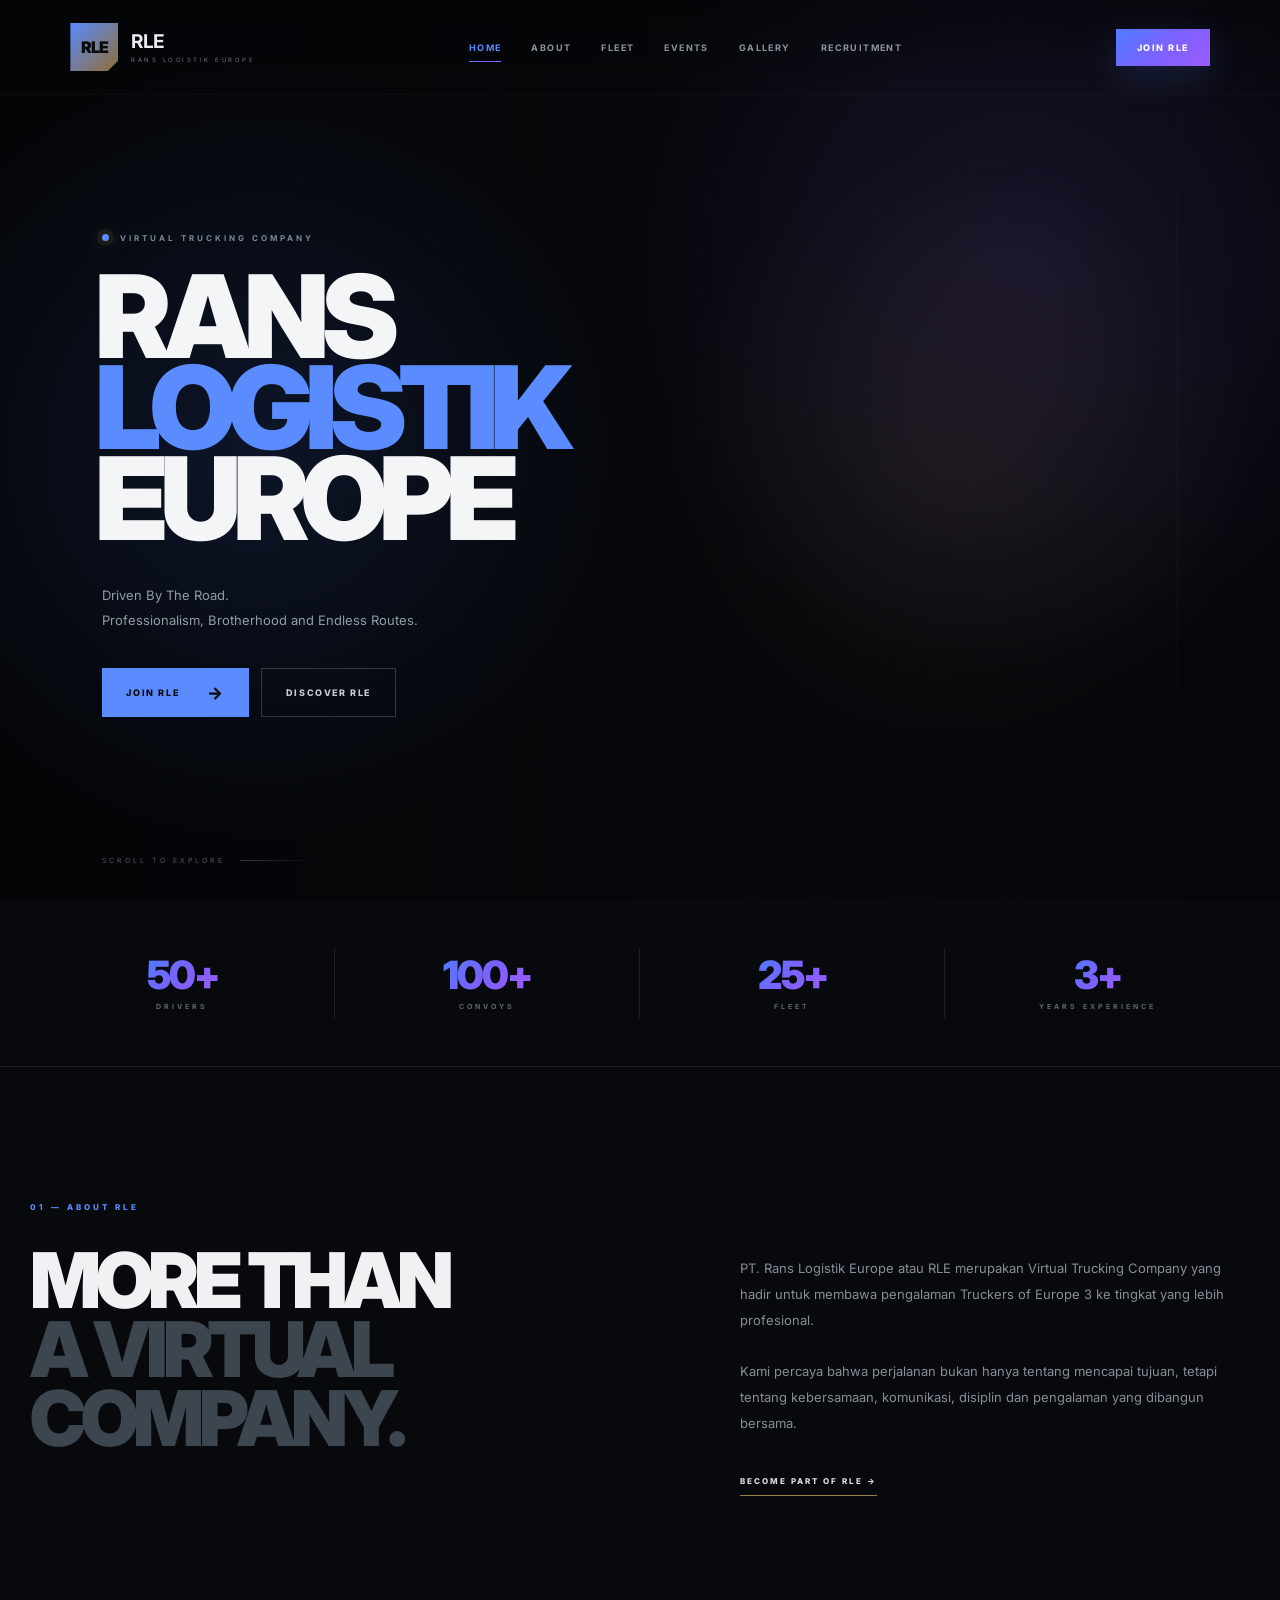
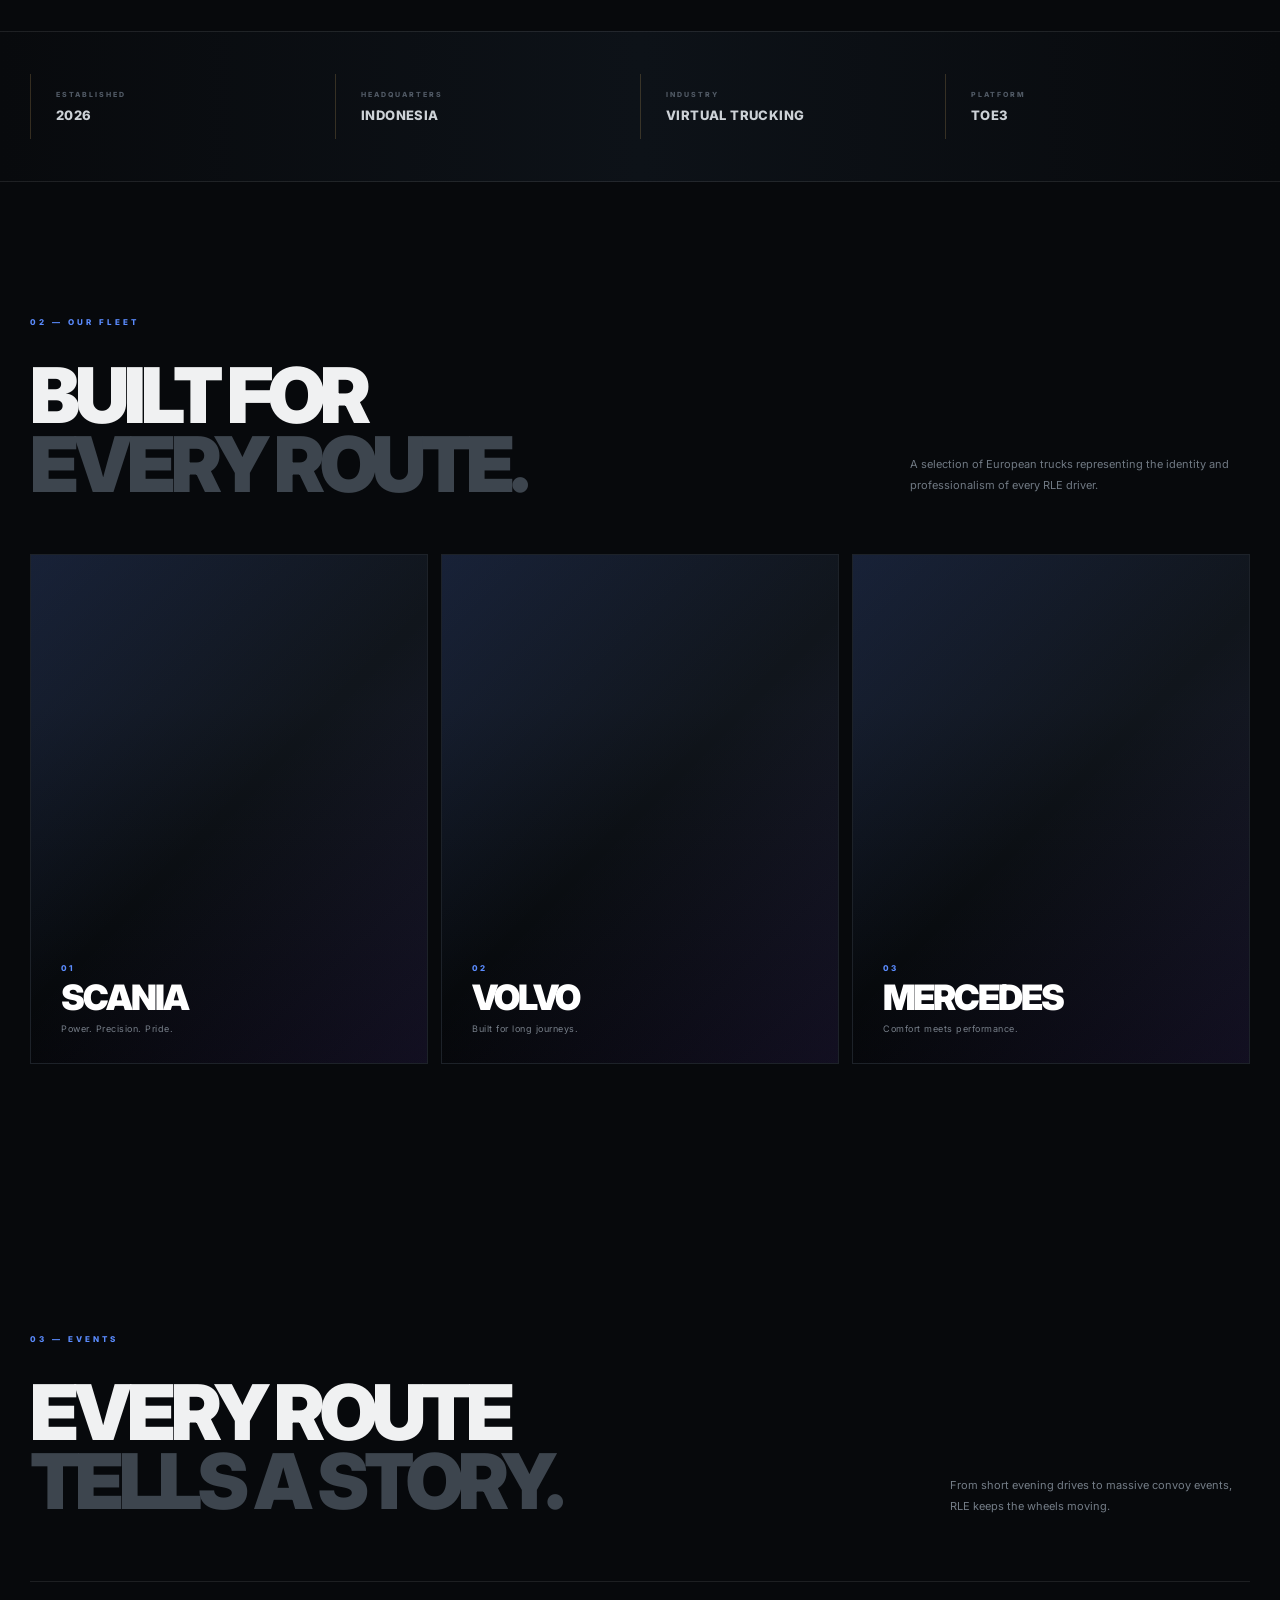
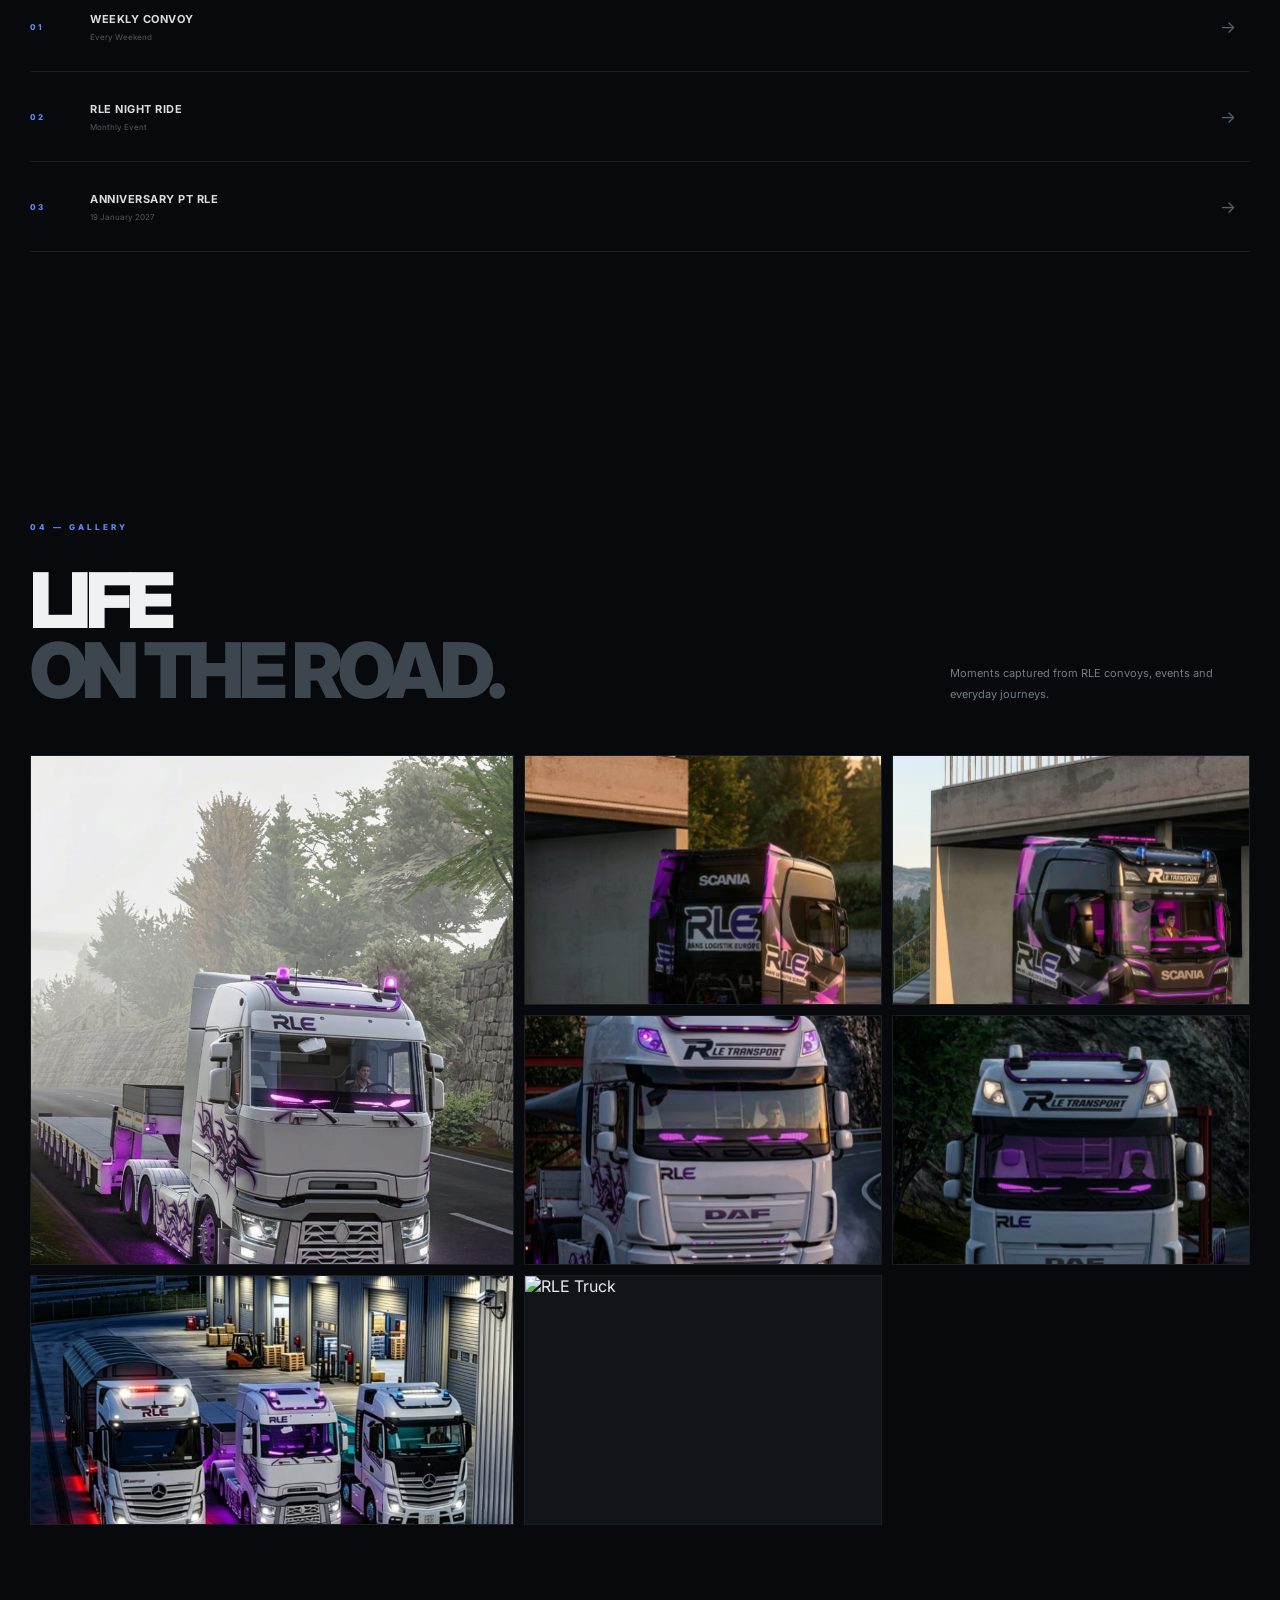
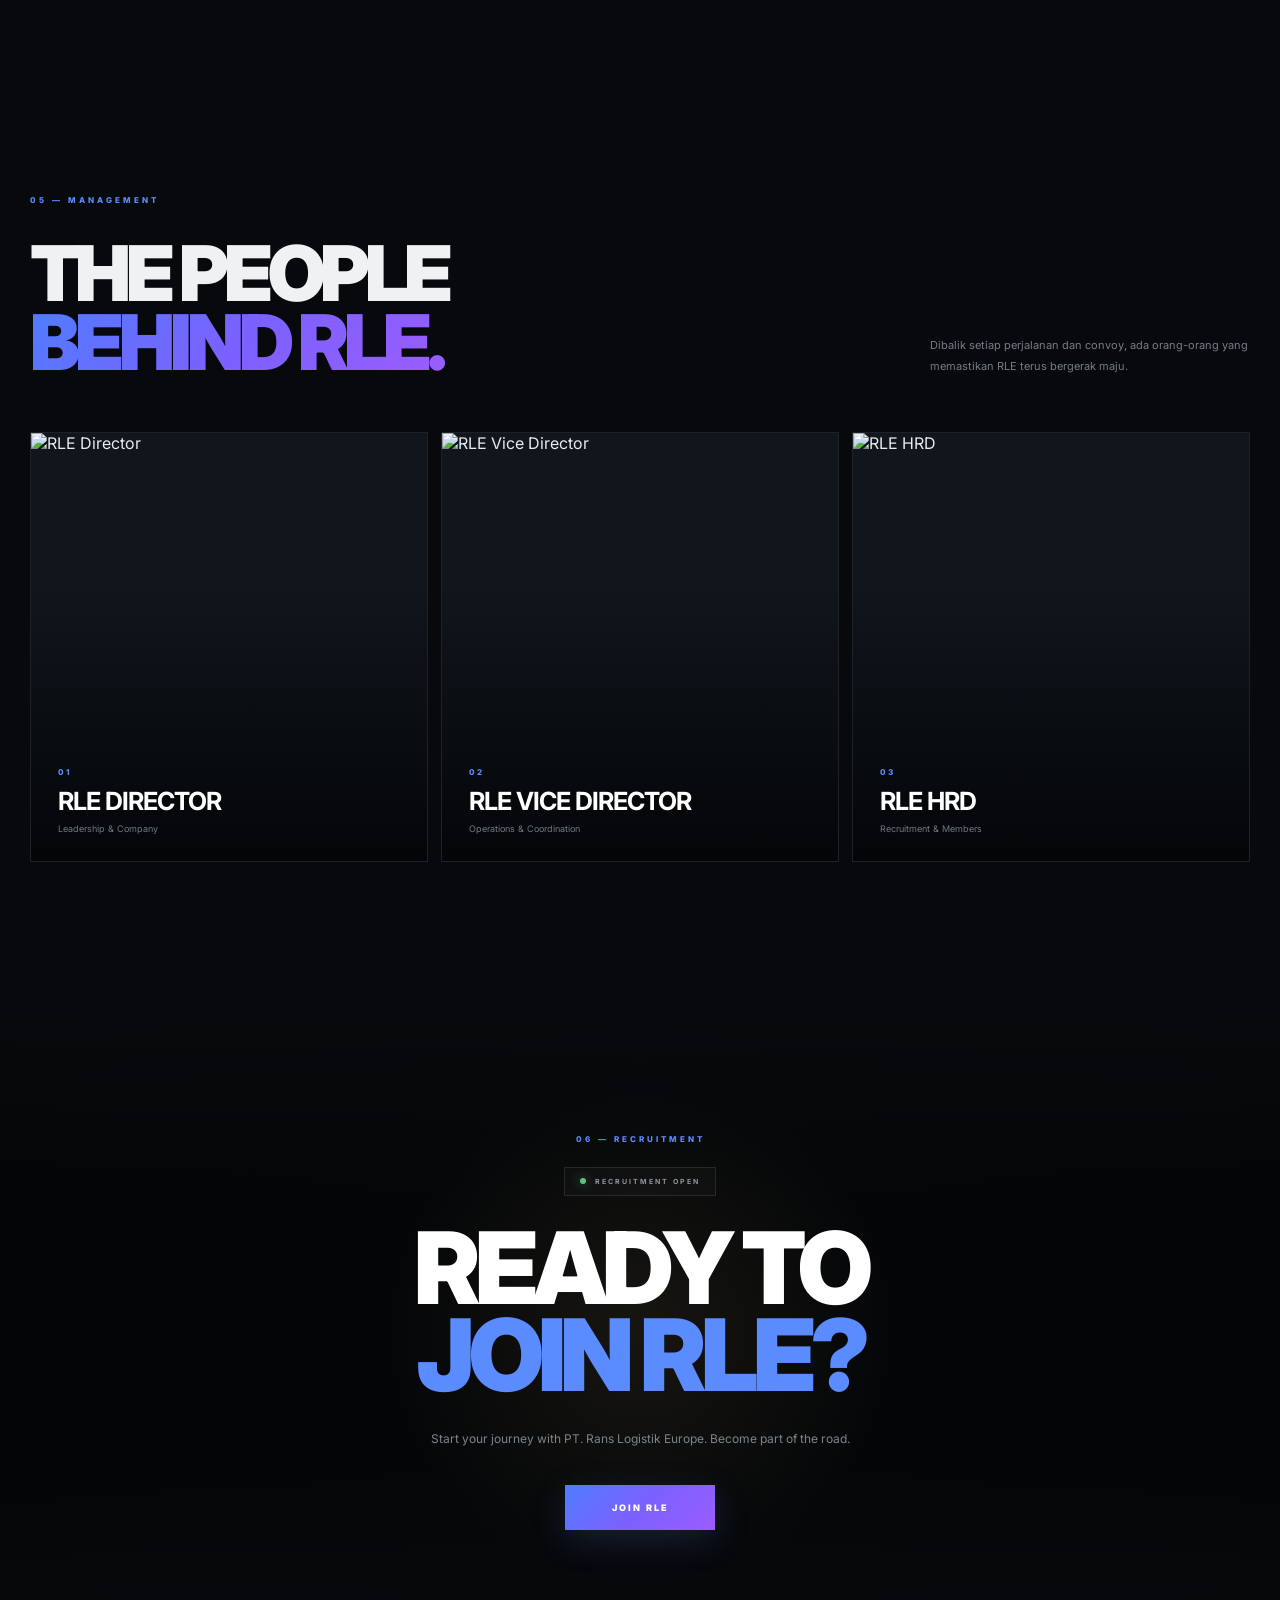
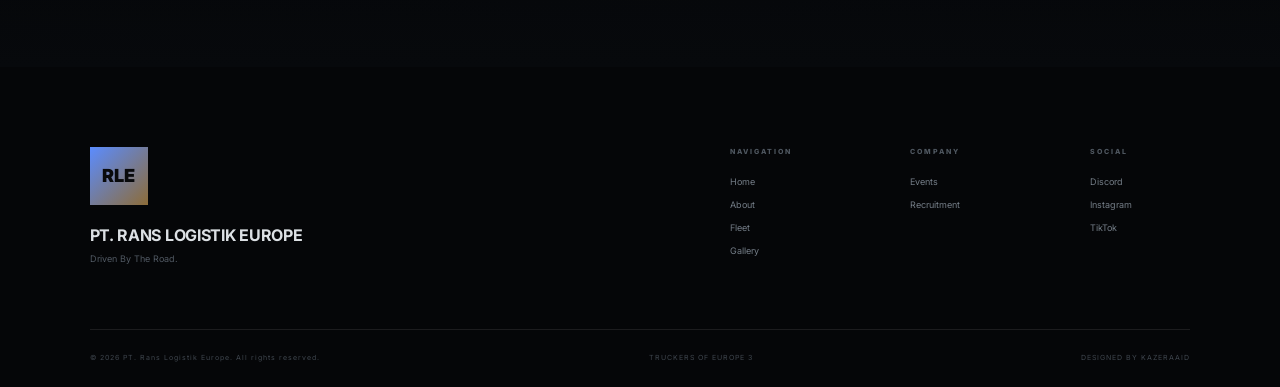
==== commit 808cc803: "Add files via upload" ====
--- a/index.html
+++ b/index.html
@@ -876,37 +876,6 @@
 
         </div>
 
-        <div class="gallery-item">
-
-            <img
-                src="assets/gallery/convoy-3.jpg"
-                alt="RLE Driver"
-            >
-
-        </div>
-
-
-
-        <div class="gallery-item">
-
-            <img
-                src="assets/gallery/convoy-4.jpg"
-                alt="RLE Event"
-            >
-
-        </div>
-
-
-
-        <div class="gallery-item large">
-
-            <img
-                src="assets/gallery/convoy-5.jpg"
-                alt="RLE Convoy"
-            >
-
-        </div>
-
 
     </div>
 
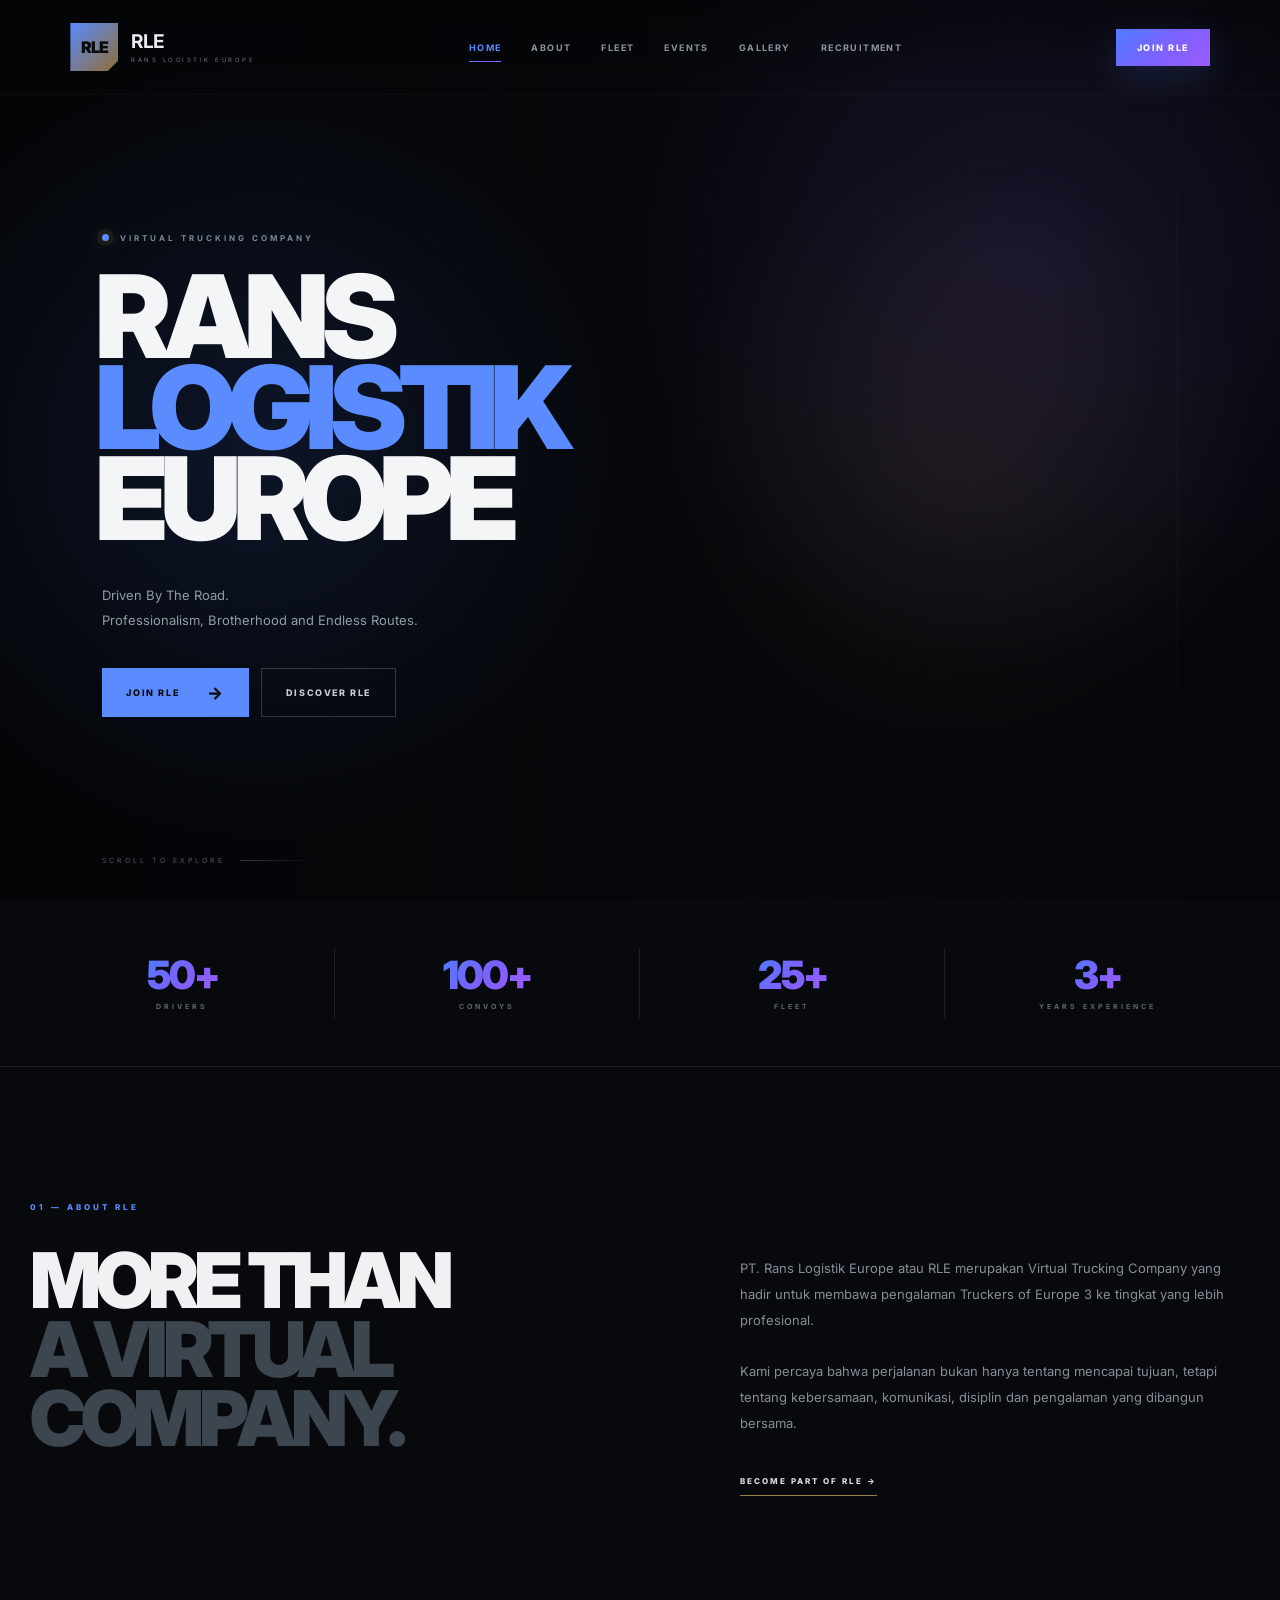
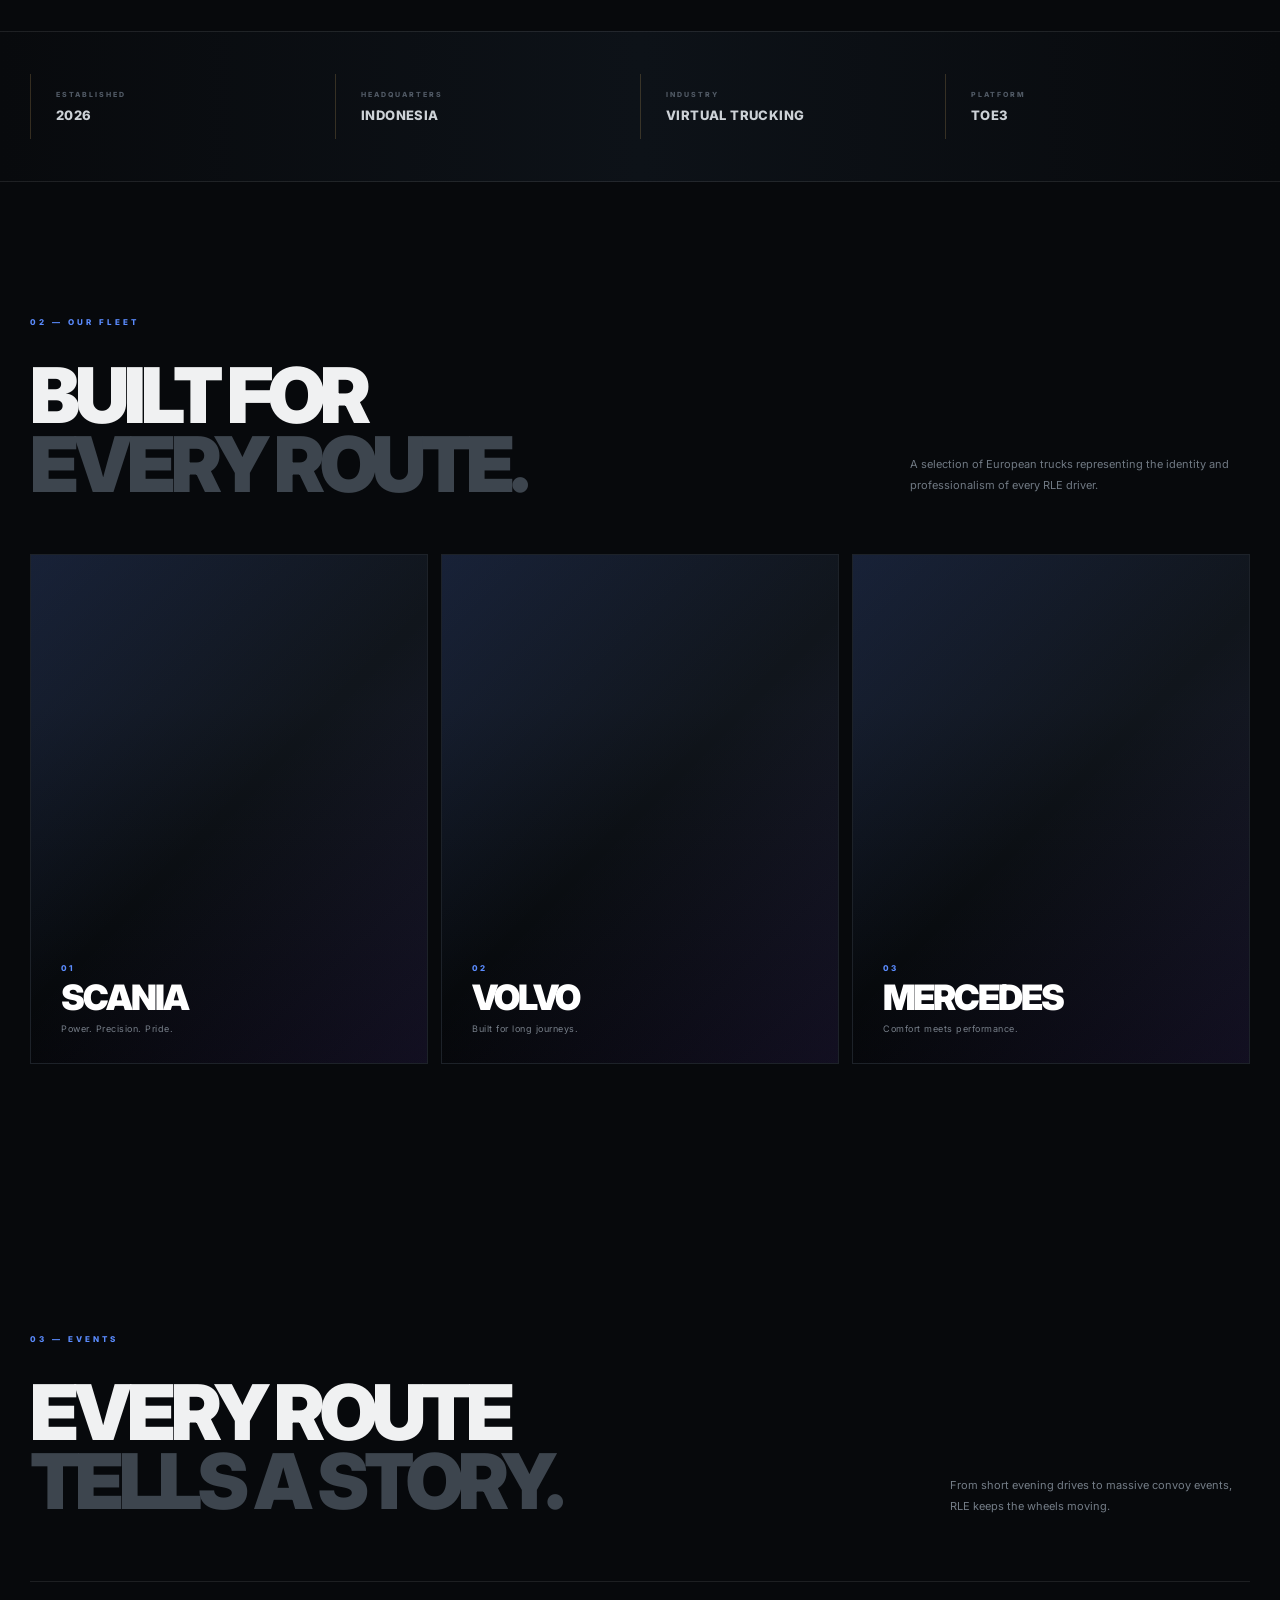
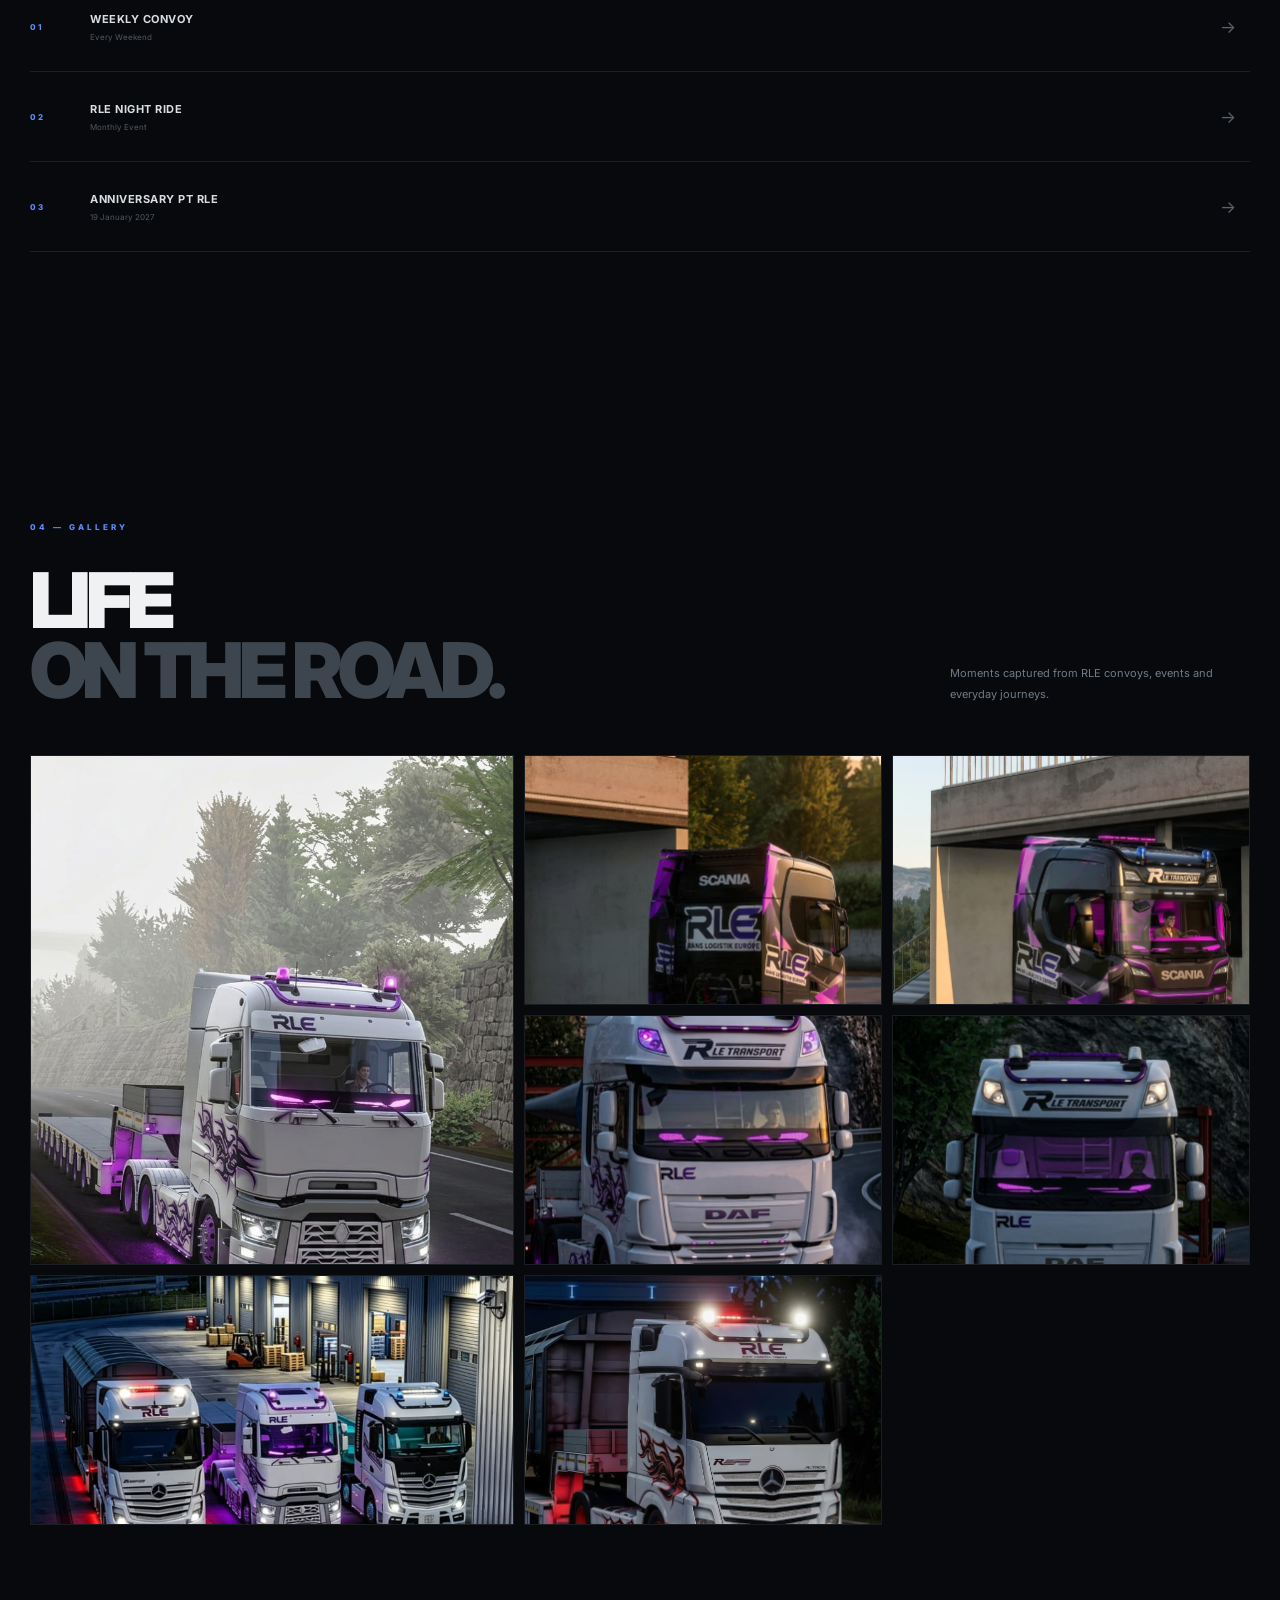
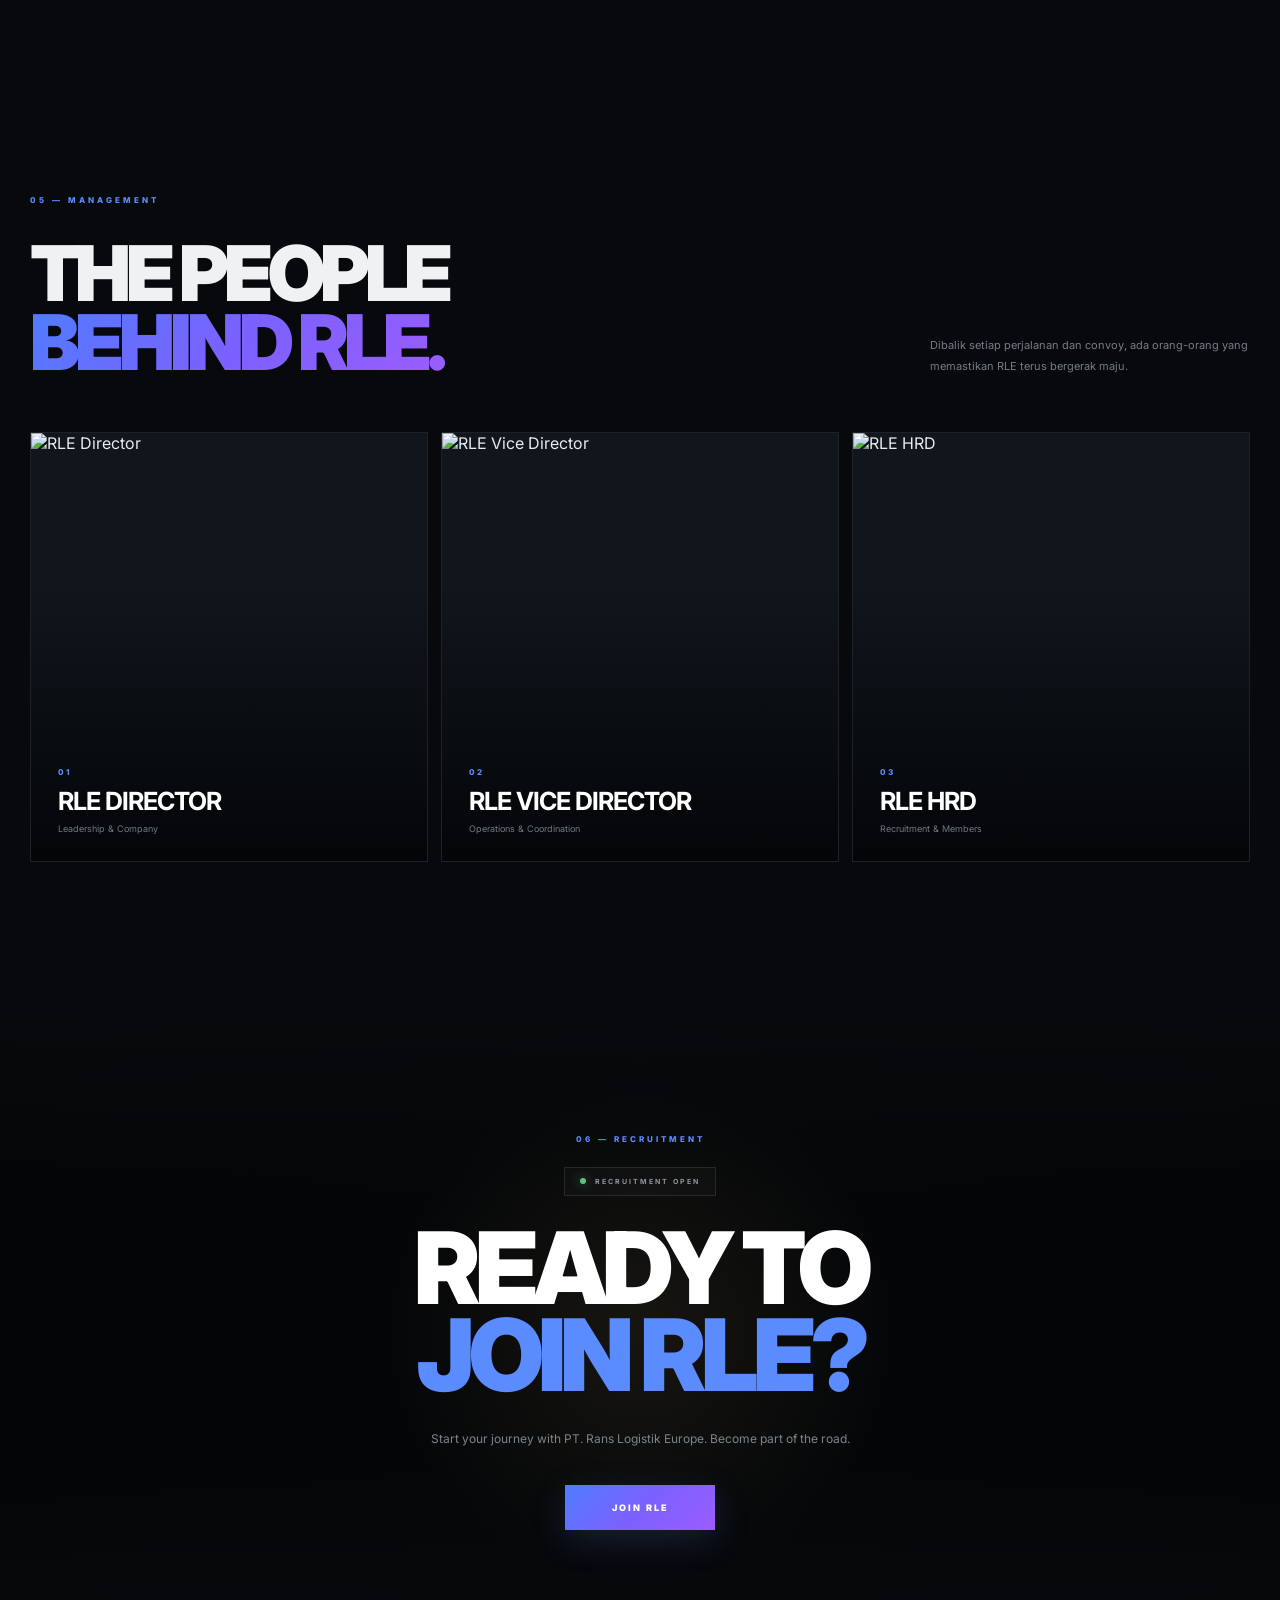
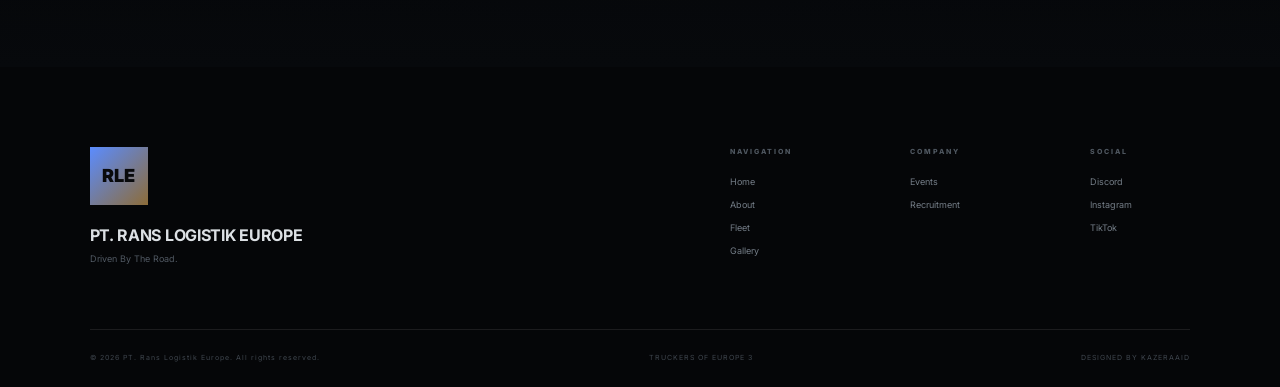
==== commit 8984d8d6: "ganti gambar" ====
--- a/index.html
+++ b/index.html
@@ -870,7 +870,7 @@
         <div class="gallery-item">
 
             <img
-                src="assets/gallery/RLE .7jpeg"
+                src="assets/gallery/RLE 7.jpeg"
                 alt="RLE Truck"
             >
 
@@ -1426,4 +1426,4 @@
 
 
 </body>
-</html>+</html>
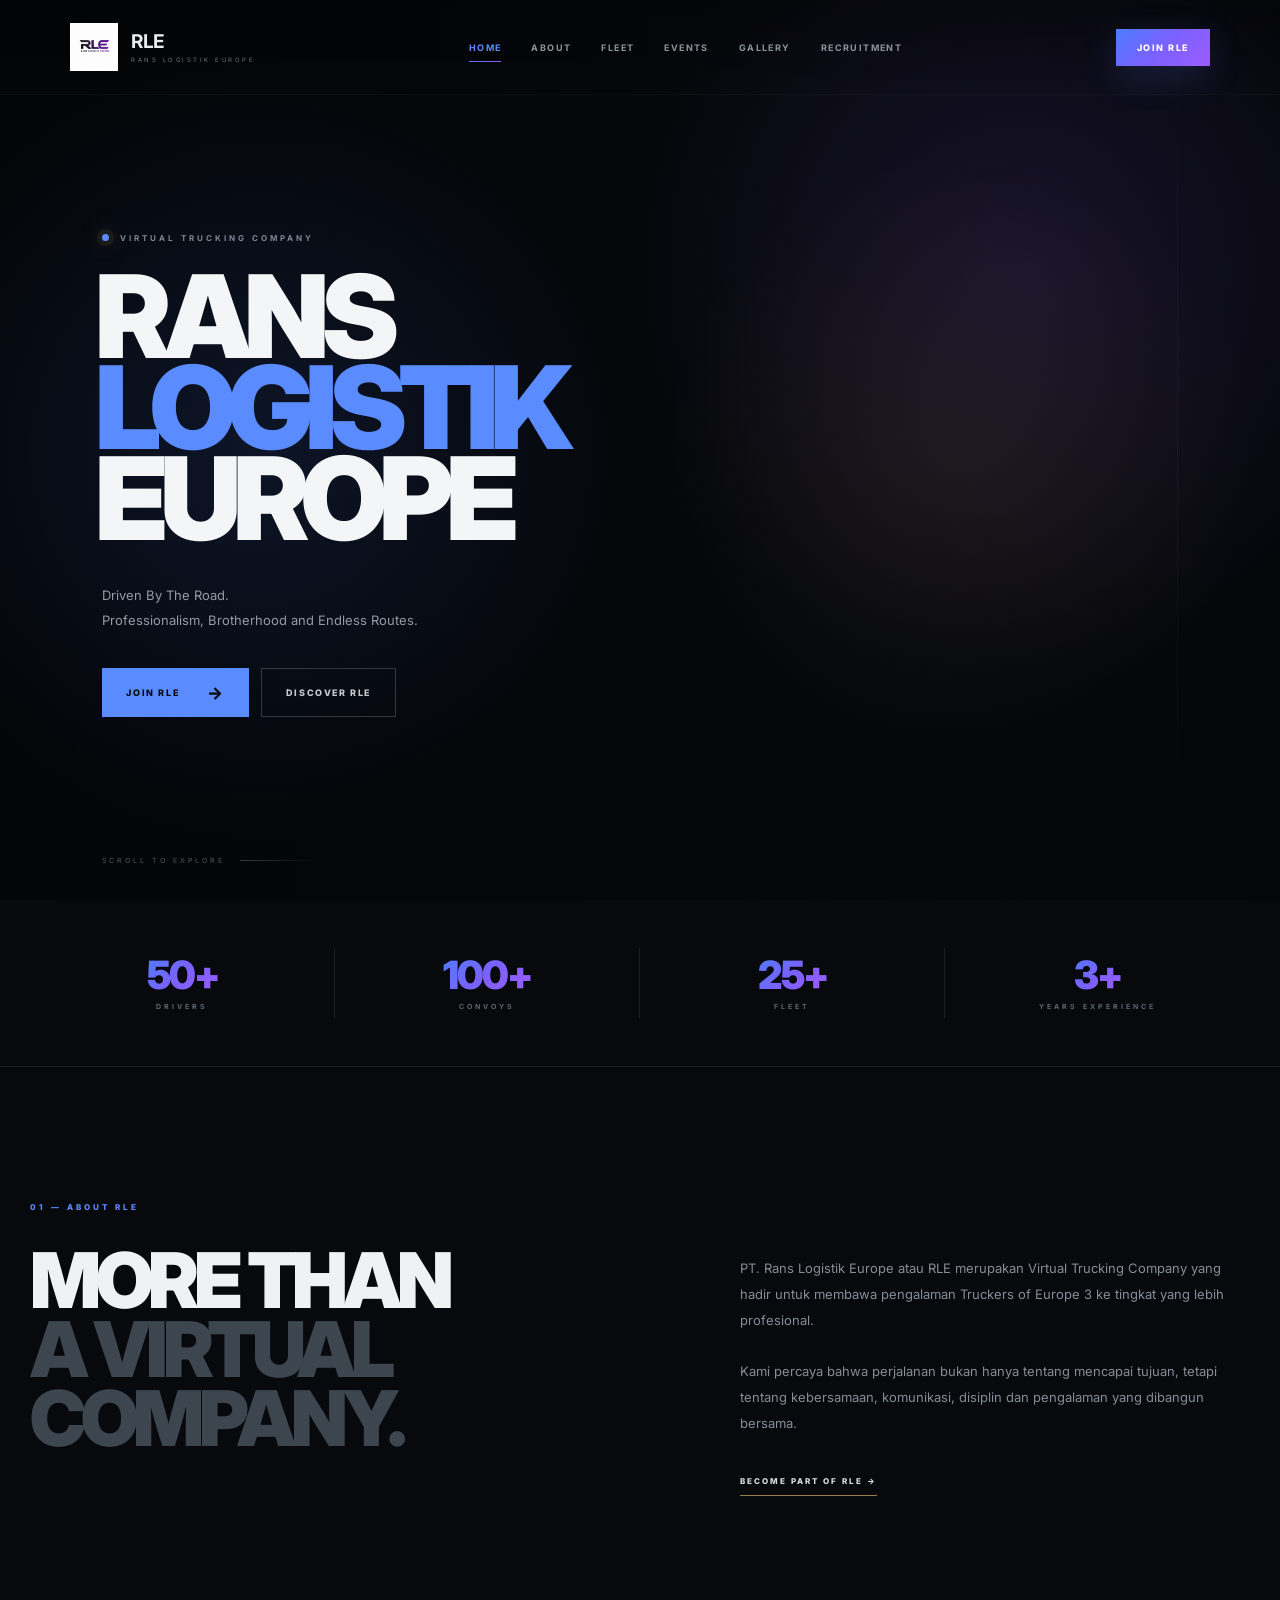
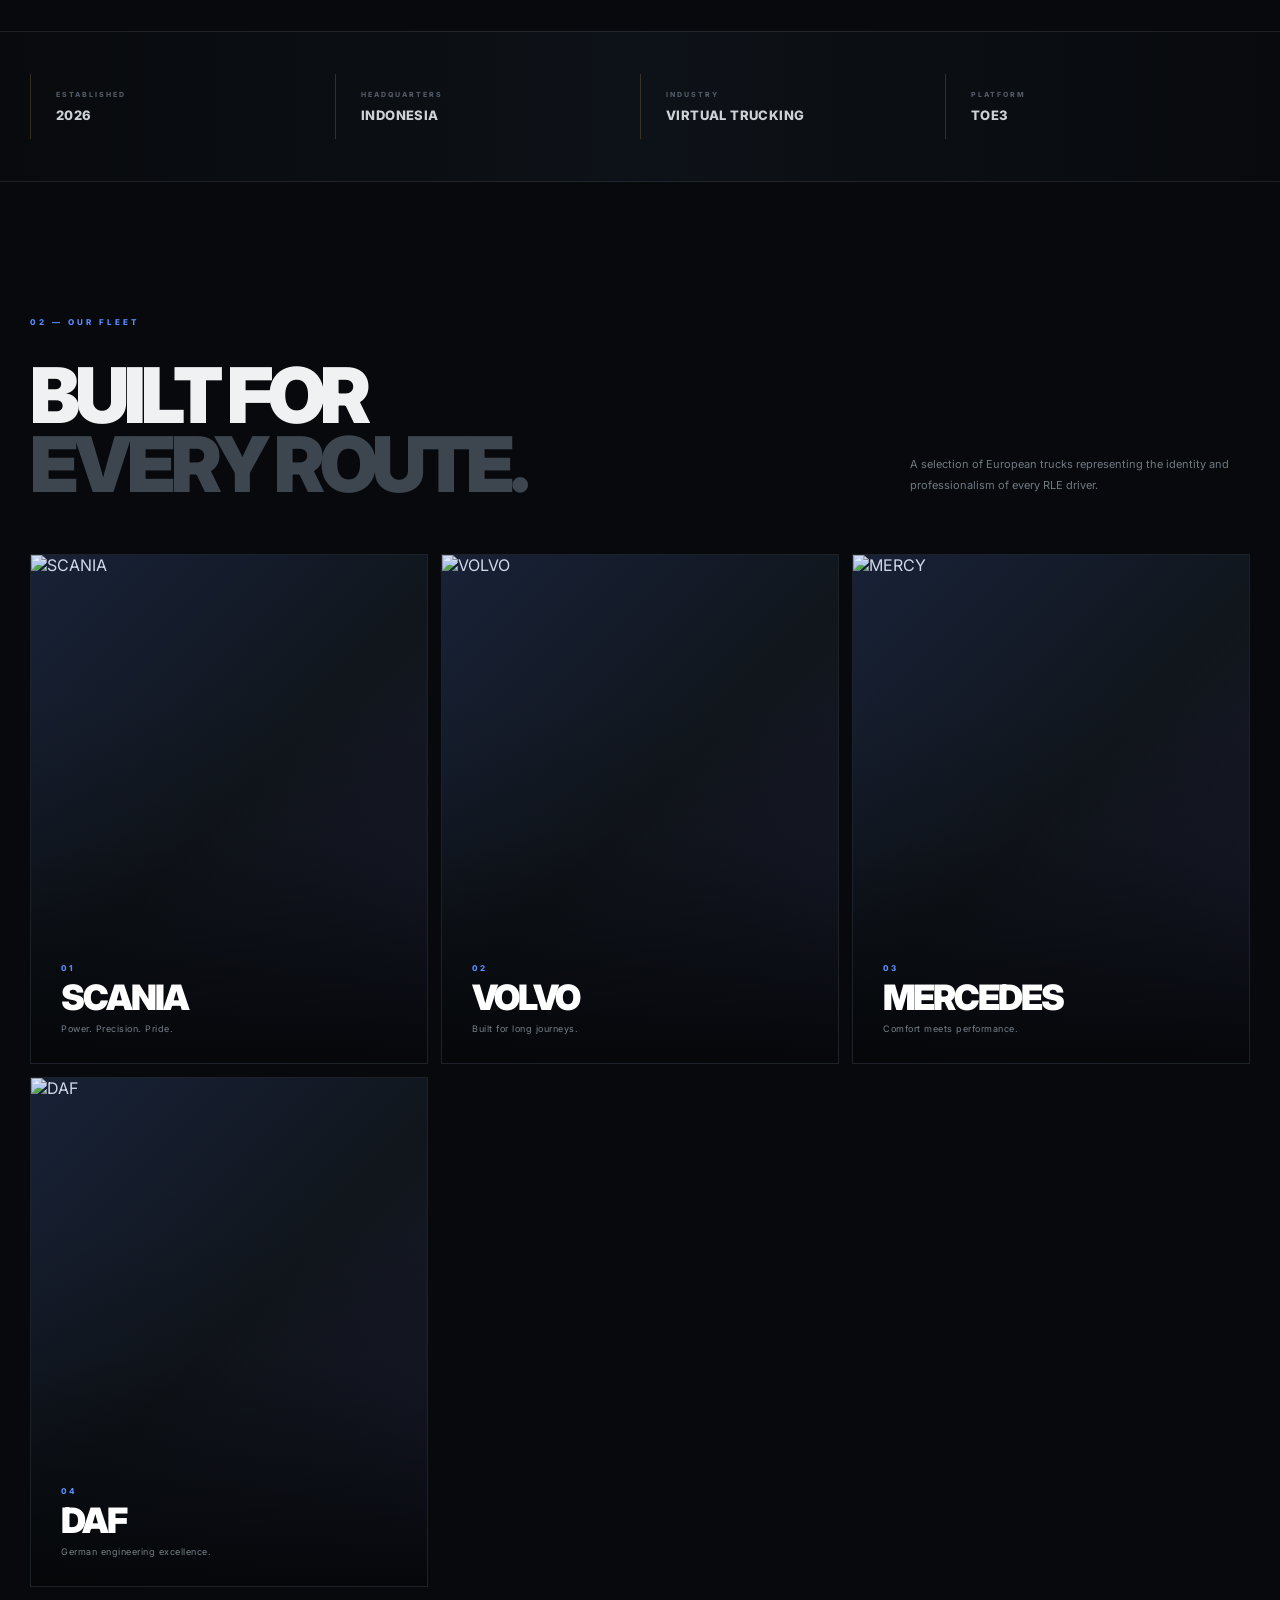
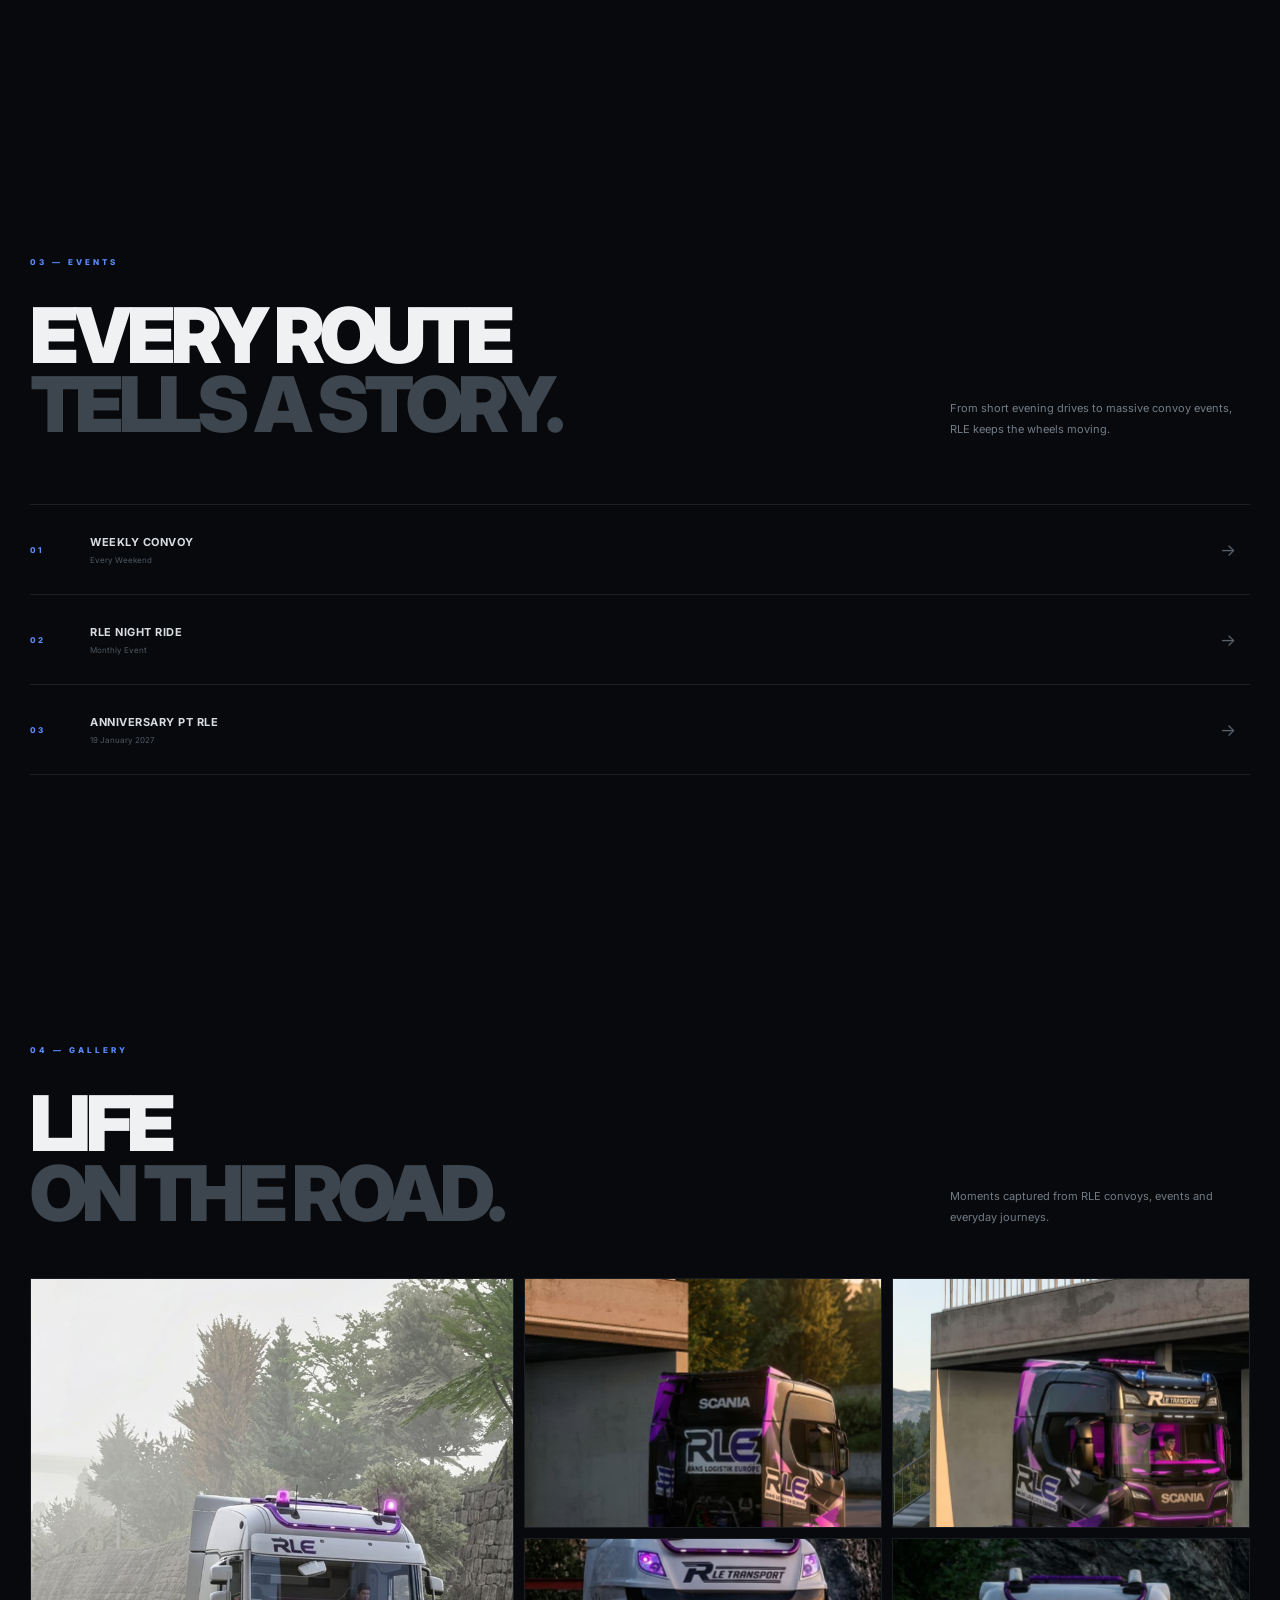
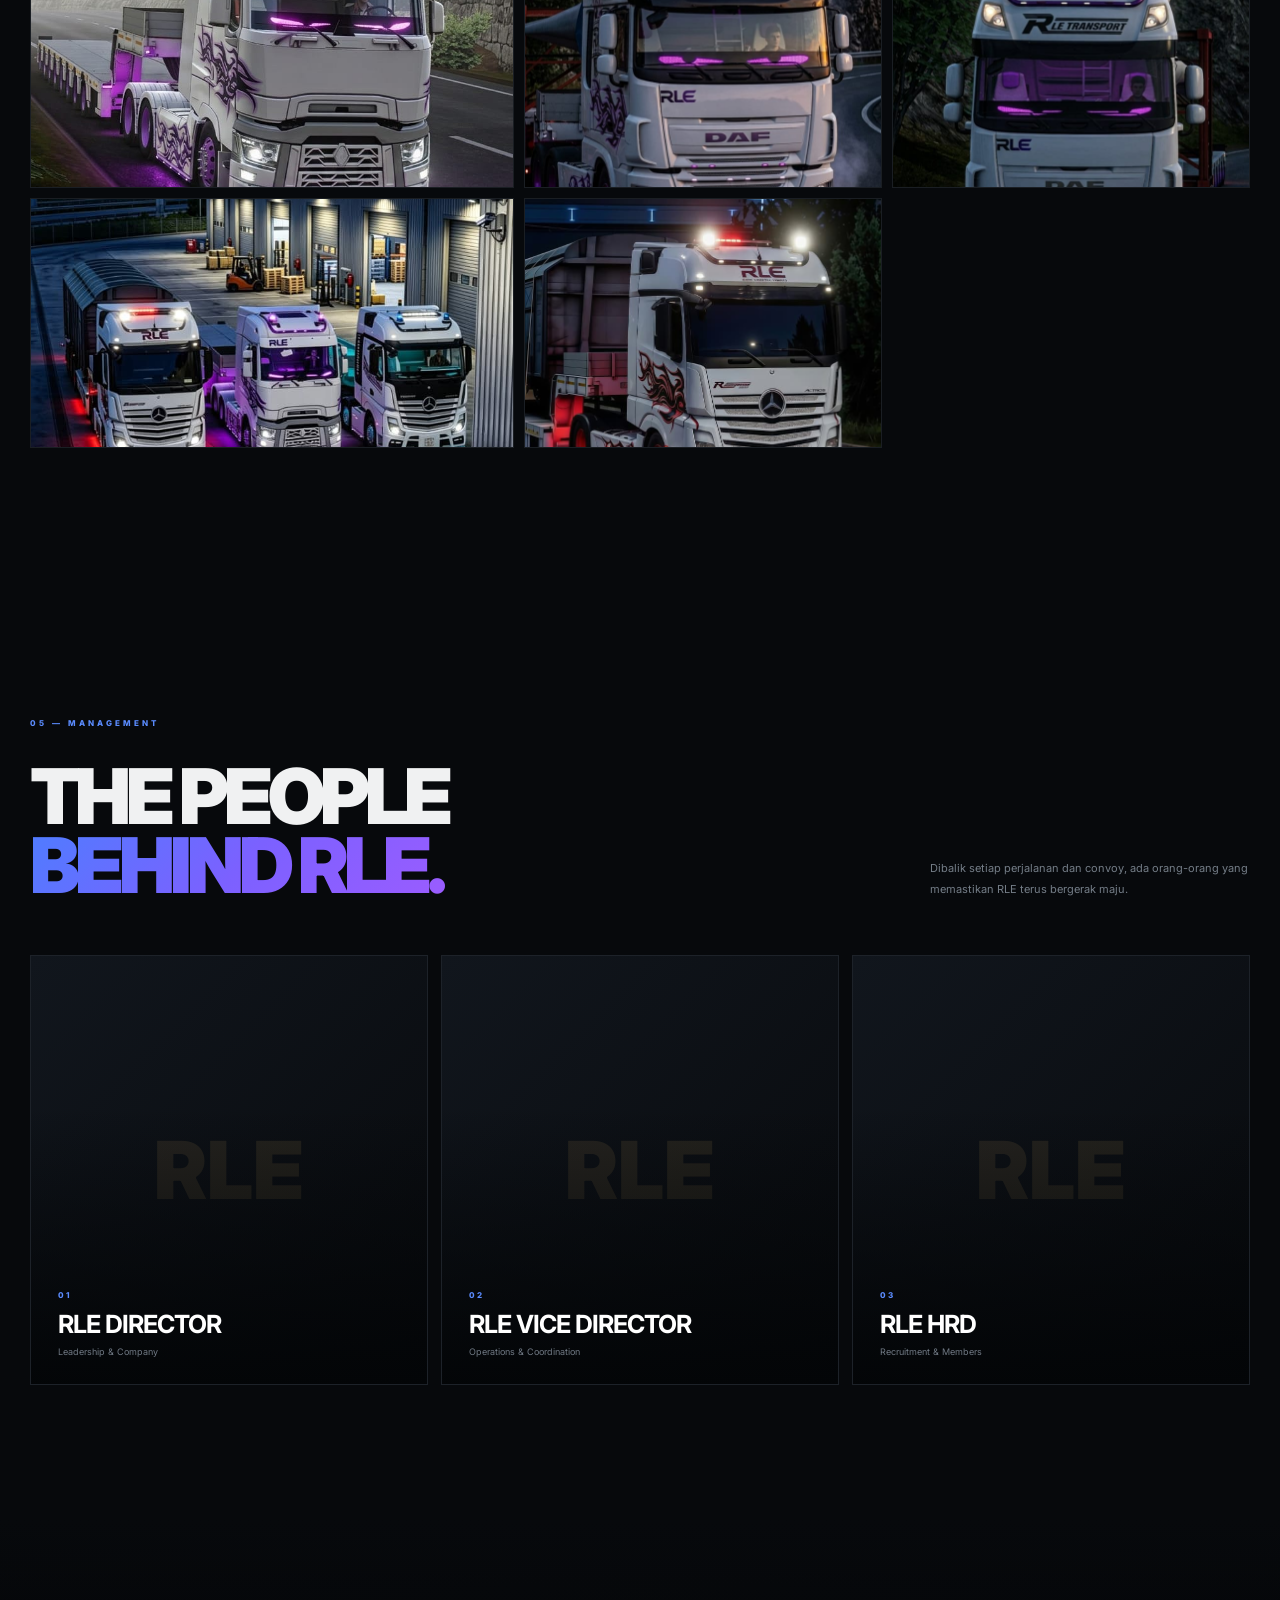
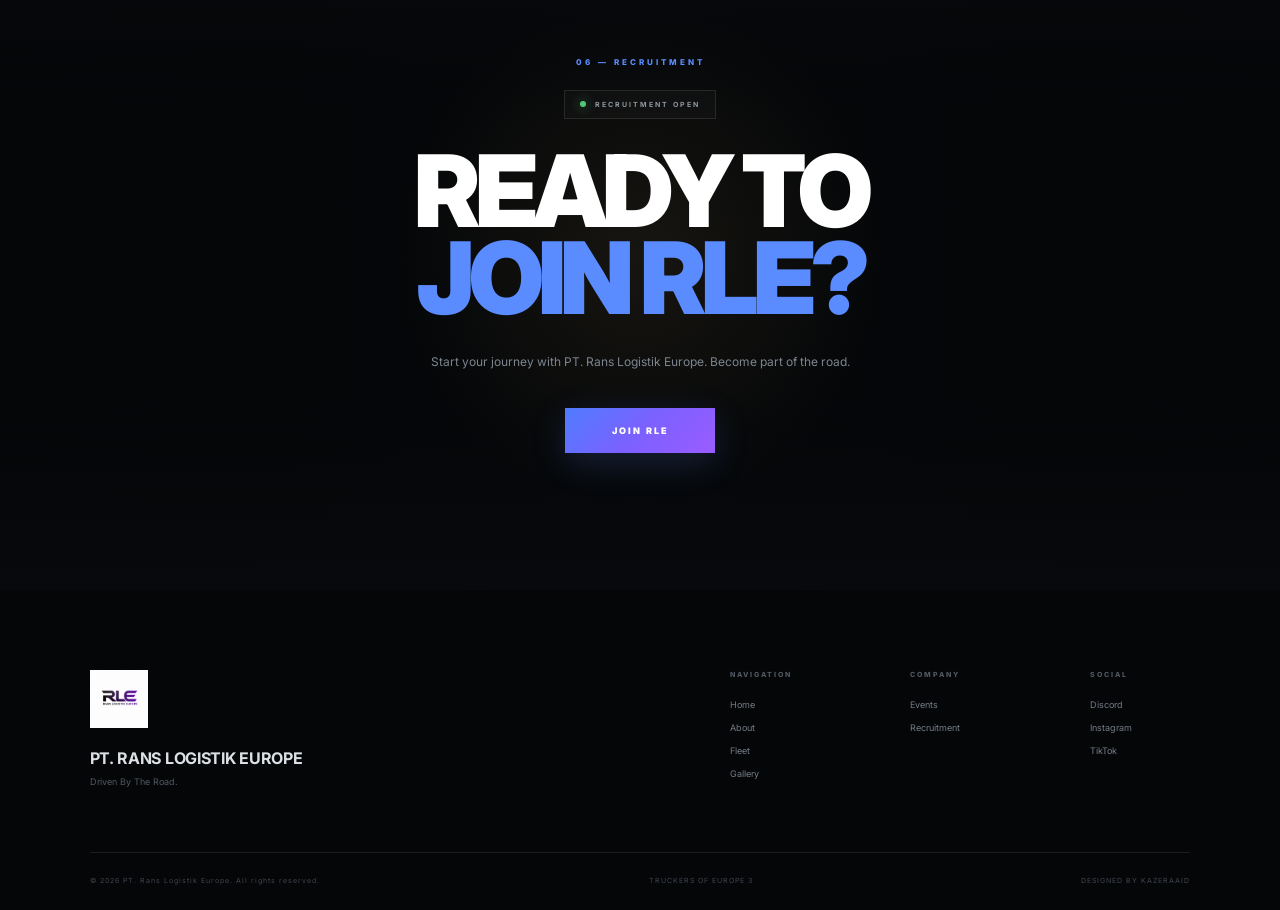
==== commit c6bd82b0: "Add files via upload" ====
--- a/index.html
+++ b/index.html
@@ -78,7 +78,7 @@
     >
 
         <div class="brand-logo">
-            RLE
+            <img src="assets/logo.jpeg" alt="RLE Logo">
         </div>
 
         <div class="brand-text">
@@ -528,6 +528,7 @@
 
 
             <div class="fleet-image truck-scania">
+                <img src="assets/fleet/scania.png" alt="SCANIA">
             </div>
 
 
@@ -559,6 +560,7 @@
 
 
             <div class="fleet-image truck-volvo">
+                <img src="assets/fleet/volvo.png" alt="VOLVO">
             </div>
 
 
@@ -590,10 +592,12 @@
 
 
             <div class="fleet-image truck-mercedes">
+                <img src="assets/fleet/mercy.png" alt="MERCY">
             </div>
 
 
             <div class="fleet-info">
+                
 
                 <span>
                     03
@@ -609,6 +613,34 @@
 
             </div>
 
+
+        </article>
+
+        <article 
+        class="fleet-card"
+        data-fleet="DAF"
+        >
+
+            <div class="fleet-image truck-daf">
+                <img src="assets/fleet/daf.png" alt="DAF">
+            </div>
+
+            <div class="fleet-info">
+
+                <span>
+                    04
+                </span>
+
+                <h3>
+                    DAF
+                </h3>
+
+                <p>
+                    German engineering excellence.
+
+                </p>
+
+            </div>
 
         </article>
 
@@ -1287,7 +1319,7 @@
 
             <div class="footer-logo">
 
-                RLE
+                <img src="assets/logo.jpeg" alt="RLE Logo">
 
             </div>
 
@@ -1426,4 +1458,4 @@
 
 
 </body>
-</html>
+</html>
--- a/style.css
+++ b/style.css
@@ -1,2983 +1,2975 @@
-/* ==================================================
-   RLE — RANS LOGISTIK EUROPE
-   MAIN STYLESHEET
-================================================== */
-
-* {
-    margin: 0;
-    padding: 0;
-    box-sizing: border-box;
-}
-
-:root {
-    --bg: #07090c;
-    --bg-soft: #0c1015;
-    --bg-card: #11161d;
-
-    --white: #ffffff;
-    --text: #e8ebef;
-    --muted: #858d98;
-    --dim: #4e5660;
-
-    --accent: #d6ad63;
-    --accent-light: #f0d08a;
-
-    --blue: #172534;
-
-    --border: rgba(255, 255, 255, 0.09);
-
-    --container: 1280px;
-}
-
-html {
-    scroll-behavior: smooth;
-}
-
-body {
-    font-family: "Inter", sans-serif;
-
-    background: var(--bg);
-    color: var(--text);
-
-    overflow-x: hidden;
-}
-
-body::selection {
-    background: var(--accent);
-    color: #000;
-}
-
-a {
-    color: inherit;
-    text-decoration: none;
-}
-
-button {
-    font-family: inherit;
-}
-
-
-/* ==================================================
-   SCROLLBAR
-================================================== */
-
-::-webkit-scrollbar {
-    width: 7px;
-}
-
-::-webkit-scrollbar-track {
-    background: #050608;
-}
-
-::-webkit-scrollbar-thumb {
-    background: #30353c;
-}
-
-::-webkit-scrollbar-thumb:hover {
-    background: var(--accent);
-}
-
-
-/* ==================================================
-   LOADER
-================================================== */
-
-#loader {
-    position: fixed;
-
-    inset: 0;
-
-    z-index: 9999;
-
-    display: flex;
-    flex-direction: column;
-
-    align-items: center;
-    justify-content: center;
-
-    background: #050608;
-
-    transition:
-        opacity 0.8s ease,
-        visibility 0.8s ease;
-}
-
-#loader.hide {
-    opacity: 0;
-    visibility: hidden;
-}
-
-.loader-logo {
-    position: relative;
-
-    font-size: 82px;
-    font-weight: 900;
-
-    letter-spacing: -7px;
-
-    color: white;
-}
-
-.loader-logo::after {
-    content: "";
-
-    position: absolute;
-
-    right: -13px;
-    top: 9px;
-
-    width: 5px;
-    height: 55px;
-
-    background: var(--accent);
-}
-
-.loader-line {
-    width: 170px;
-    height: 1px;
-
-    margin: 25px 0 17px;
-
-    background: #252a30;
-
-    position: relative;
-
-    overflow: hidden;
-}
-
-.loader-line::after {
-    content: "";
-
-    position: absolute;
-
-    left: 0;
-    top: 0;
-
-    width: 60%;
-    height: 100%;
-
-    background: var(--accent);
-
-    animation: loaderProgress 1.3s ease infinite;
-}
-
-#loader span {
-    color: #626a74;
-
-    font-size: 8px;
-
-    letter-spacing: 4px;
-}
-
-@keyframes loaderProgress {
-
-    0% {
-        transform: translateX(-100%);
-    }
-
-    100% {
-        transform: translateX(250%);
-    }
-
-}
-
-
-/* ==================================================
-   NAVBAR
-================================================== */
-
-.navbar {
-    position: absolute;
-
-    top: 0;
-    left: 0;
-
-    width: 100%;
-
-    height: 95px;
-
-    padding: 0 5.5%;
-
-    display: flex;
-
-    align-items: center;
-    justify-content: space-between;
-
-    z-index: 100;
-
-    border-bottom: 1px solid rgba(255,255,255,0.04);
-
-    background:
-        linear-gradient(
-            180deg,
-            rgba(0,0,0,0.25),
-            transparent
-        );
-}
-
-.brand {
-    display: flex;
-
-    align-items: center;
-
-    gap: 13px;
-}
-
-.brand-logo {
-    width: 48px;
-    height: 48px;
-
-    display: grid;
-    place-items: center;
-
-    background:
-        linear-gradient(
-            135deg,
-            var(--accent),
-            #8f6d35
-        );
-
-    color: #090a0c;
-
-    font-size: 16px;
-    font-weight: 900;
-
-    letter-spacing: -1px;
-
-    clip-path:
-        polygon(
-            0 0,
-            100% 0,
-            100% 78%,
-            78% 100%,
-            0 100%
-        );
-}
-
-.brand-text {
-    display: flex;
-
-    flex-direction: column;
-}
-
-.brand-text strong {
-    font-size: 19px;
-
-    line-height: 1;
-
-    letter-spacing: -0.5px;
-}
-
-.brand-text span {
-    margin-top: 5px;
-
-    color: #6f7781;
-
-    font-size: 6px;
-
-    letter-spacing: 2.5px;
-
-    white-space: nowrap;
-}
-
-.nav-links {
-    display: flex;
-
-    align-items: center;
-
-    gap: 30px;
-}
-
-.nav-links a {
-    position: relative;
-
-    color: #8c949e;
-
-    font-size: 9px;
-
-    font-weight: 700;
-
-    letter-spacing: 1.4px;
-
-    transition: color 0.3s ease;
-}
-
-.nav-links a::after {
-    content: "";
-
-    position: absolute;
-
-    left: 0;
-    bottom: -9px;
-
-    width: 0;
-    height: 1px;
-
-    background: var(--accent);
-
-    transition: width 0.3s ease;
-}
-
-.nav-links a:hover {
-    color: white;
-}
-
-.nav-links a:hover::after {
-    width: 100%;
-}
-
-.nav-button {
-    padding: 13px 21px;
-
-    border: 1px solid rgba(214,173,99,0.45);
-
-    color: var(--accent);
-
-    font-size: 9px;
-
-    font-weight: 800;
-
-    letter-spacing: 1.5px;
-
-    transition:
-        background 0.3s ease,
-        color 0.3s ease,
-        transform 0.3s ease;
-}
-
-.nav-button:hover {
-    background: var(--accent);
-
-    color: #08090b;
-
-    transform: translateY(-2px);
-}
-
-.menu-button {
-    display: none;
-
-    border: none;
-
-    background: transparent;
-
-    color: white;
-
-    font-size: 25px;
-
-    cursor: pointer;
-}
-
-
-/* ==================================================
-   HERO
-================================================== */
-
-.hero {
-    position: relative;
-
-    min-height: 100vh;
-
-    display: flex;
-
-    align-items: center;
-
-    padding:
-        150px
-        8%
-        100px;
-
-    overflow: hidden;
-
-    background:
-        linear-gradient(
-            90deg,
-            rgba(3,5,7,0.98) 0%,
-            rgba(3,5,7,0.86) 32%,
-            rgba(3,5,7,0.45) 67%,
-            rgba(3,5,7,0.72) 100%
-        ),
-        url("assets/hero.jpg");
-
-    background-size: cover;
-
-    background-position: center;
-}
-
-.hero::before {
-    content: "";
-
-    position: absolute;
-
-    inset: 0;
-
-    background:
-        linear-gradient(
-            0deg,
-            var(--bg) 0%,
-            transparent 28%
-        );
-
-    pointer-events: none;
-}
-
-.hero::after {
-    content: "";
-
-    position: absolute;
-
-    top: 0;
-    right: 8%;
-
-    width: 1px;
-    height: 100%;
-
-    background:
-        linear-gradient(
-            transparent,
-            rgba(255,255,255,0.08),
-            transparent
-        );
-
-    opacity: 0.6;
-}
-
-.hero-overlay {
-    position: absolute;
-
-    inset: 0;
-
-    background:
-        radial-gradient(
-            circle at 75% 50%,
-            rgba(214,173,99,0.08),
-            transparent 28%
-        );
-
-    pointer-events: none;
-}
-
-.hero-content {
-    position: relative;
-
-    z-index: 2;
-
-    max-width: 900px;
-}
-
-.hero-badge {
-    display: flex;
-
-    align-items: center;
-
-    gap: 11px;
-
-    margin-bottom: 28px;
-
-    color: #7f8893;
-
-    font-size: 8px;
-
-    font-weight: 700;
-
-    letter-spacing: 3px;
-}
-
-.hero-badge span {
-    width: 7px;
-    height: 7px;
-
-    border-radius: 50%;
-
-    background: var(--accent);
-
-    box-shadow:
-        0 0 0 5px rgba(214,173,99,0.08),
-        0 0 20px rgba(214,173,99,0.55);
-
-    animation: pulse 2s infinite;
-}
-
-@keyframes pulse {
-
-    0%,
-    100% {
-        box-shadow:
-            0 0 0 5px rgba(214,173,99,0.08),
-            0 0 20px rgba(214,173,99,0.55);
-    }
-
-    50% {
-        box-shadow:
-            0 0 0 9px rgba(214,173,99,0.02),
-            0 0 28px rgba(214,173,99,0.25);
-    }
-
-}
-
-.hero h1 {
-    margin-left: -7px;
-
-    font-size: clamp(
-        62px,
-        9vw,
-        145px
-    );
-
-    line-height: 0.79;
-
-    letter-spacing: -8px;
-
-    font-weight: 900;
-
-    color: #f4f5f6;
-
-    text-transform: uppercase;
-}
-
-.hero h1 strong {
-    color: var(--accent);
-
-    font-weight: 900;
-}
-
-.hero p {
-    margin-top: 39px;
-
-    max-width: 470px;
-
-    color: #939ba5;
-
-    font-size: 13px;
-
-    line-height: 1.9;
-}
-
-.hero-buttons {
-    display: flex;
-
-    align-items: center;
-
-    gap: 12px;
-
-    margin-top: 36px;
-}
-
-.btn {
-    display: inline-flex;
-
-    align-items: center;
-    justify-content: center;
-
-    gap: 28px;
-
-    min-height: 49px;
-
-    padding: 0 24px;
-
-    font-size: 9px;
-
-    font-weight: 800;
-
-    letter-spacing: 1.6px;
-
-    transition:
-        transform 0.3s ease,
-        background 0.3s ease,
-        color 0.3s ease,
-        border 0.3s ease;
-}
-
-.btn.primary {
-    background: var(--accent);
-
-    color: #08090b;
-}
-
-.btn.primary:hover {
-    background: var(--accent-light);
-
-    transform: translateY(-3px);
-}
-
-.btn.primary span {
-    font-size: 17px;
-
-    line-height: 0;
-}
-
-.btn.secondary {
-    border: 1px solid rgba(255,255,255,0.18);
-
-    color: #c7cbd0;
-}
-
-.btn.secondary:hover {
-    background: white;
-
-    border-color: white;
-
-    color: #08090b;
-
-    transform: translateY(-3px);
-}
-
-.hero-scroll {
-    position: absolute;
-
-    z-index: 2;
-
-    bottom: 35px;
-    left: 8%;
-
-    display: flex;
-
-    align-items: center;
-
-    gap: 15px;
-
-    color: #505862;
-
-    font-size: 7px;
-
-    letter-spacing: 3px;
-}
-
-.hero-scroll div {
-    width: 75px;
-    height: 1px;
-
-    background:
-        linear-gradient(
-            90deg,
-            #353b42,
-            transparent
-        );
-}
-
-
-/* ==================================================
-   STATS
-================================================== */
-
-.stats {
-    position: relative;
-
-    max-width: var(--container);
-
-    margin: auto;
-
-    padding: 48px 30px;
-
-    display: grid;
-
-    grid-template-columns:
-        repeat(4, 1fr);
-
-    border-bottom: 1px solid var(--border);
-}
-
-.stat {
-    min-height: 70px;
-
-    display: flex;
-
-    flex-direction: column;
-
-    align-items: center;
-    justify-content: center;
-
-    gap: 8px;
-
-    border-right: 1px solid var(--border);
-}
-
-.stat:last-child {
-    border-right: none;
-}
-
-.stat strong {
-    color: #f3f4f5;
-
-    font-size: 39px;
-
-    line-height: 1;
-
-    font-weight: 900;
-
-    letter-spacing: -2px;
-}
-
-.stat span {
-    color: #5d6670;
-
-    font-size: 7px;
-
-    font-weight: 700;
-
-    letter-spacing: 3px;
-}
-
-
-/* ==================================================
-   GENERAL SECTION
-================================================== */
-
-.section {
-    max-width: var(--container);
-
-    margin: auto;
-
-    padding:
-        135px 30px;
-}
-
-.section-label {
-    margin-bottom: 34px;
-
-    color: var(--accent);
-
-    font-size: 8px;
-
-    font-weight: 800;
-
-    letter-spacing: 3px;
-}
-
-.section h2 {
-    font-size: clamp(
-        46px,
-        6vw,
-        82px
-    );
-
-    line-height: 0.9;
-
-    letter-spacing: -5px;
-
-    font-weight: 900;
-
-    color: #f0f1f2;
-}
-
-.section h2 span {
-    display: block;
-
-    color: #3d454e;
-}
-
-
-/* ==================================================
-   ABOUT
-================================================== */
-
-.about-grid {
-    display: grid;
-
-    grid-template-columns:
-        1fr 0.85fr;
-
-    gap: 110px;
-
-    align-items: start;
-}
-
-.about-text {
-    padding-top: 9px;
-}
-
-.about-text p {
-    margin-bottom: 25px;
-
-    color: #858e98;
-
-    font-size: 13px;
-
-    line-height: 2;
-}
-
-.text-link {
-    display: inline-block;
-
-    margin-top: 15px;
-
-    padding-bottom: 9px;
-
-    border-bottom:
-        1px solid
-        rgba(214,173,99,0.7);
-
-    color: #d9dde1;
-
-    font-size: 8px;
-
-    font-weight: 800;
-
-    letter-spacing: 2px;
-
-    transition:
-        color 0.3s ease,
-        border 0.3s ease;
-}
-
-.text-link:hover {
-    color: var(--accent);
-
-    border-color: var(--accent);
-}
-
-
-/* ==================================================
-   COMPANY PROFILE
-================================================== */
-
-.company-profile {
-    border-top: 1px solid var(--border);
-
-    border-bottom: 1px solid var(--border);
-
-    background:
-        linear-gradient(
-            90deg,
-            #080a0d,
-            #0d1218,
-            #080a0d
-        );
-}
-
-.profile-container {
-    max-width: var(--container);
-
-    margin: auto;
-
-    padding: 42px 30px;
-
-    display: grid;
-
-    grid-template-columns:
-        repeat(4, 1fr);
-}
-
-.profile-item {
-    min-height: 65px;
-
-    padding-left: 25px;
-
-    border-left:
-        1px solid
-        rgba(214,173,99,0.22);
-
-    display: flex;
-
-    flex-direction: column;
-
-    justify-content: center;
-
-    gap: 8px;
-}
-
-.profile-item span {
-    color: #505964;
-
-    font-size: 7px;
-
-    font-weight: 800;
-
-    letter-spacing: 2px;
-}
-
-.profile-item strong {
-    color: #cdd2d7;
-
-    font-size: 13px;
-
-    font-weight: 800;
-
-    letter-spacing: 0.4px;
-}
-
-
-/* ==================================================
-   FLEET
-================================================== */
-
-.fleet-section {
-    max-width: 1400px;
-}
-
-.section-header {
-    display: flex;
-
-    align-items: end;
-
-    justify-content: space-between;
-
-    gap: 50px;
-
-    margin-bottom: 55px;
-}
-
-.section-header > p {
-    max-width: 340px;
-
-    margin-bottom: 3px;
-
-    color: #707983;
-
-    font-size: 11px;
-
-    line-height: 1.9;
-}
-
-.fleet-grid {
-    display: grid;
-
-    grid-template-columns:
-        repeat(3, 1fr);
-
-    gap: 13px;
-}
-
-.fleet-card {
-    position: relative;
-
-    height: 510px;
-
-    overflow: hidden;
-
-    background: var(--bg-card);
-
-    border:
-        1px solid
-        rgba(255,255,255,0.05);
-}
-
-.fleet-image {
-    position: absolute;
-
-    inset: 0;
-
-    background-size: cover;
-
-    background-position: center;
-
-    transition:
-        transform 0.9s cubic-bezier(.2,.7,.2,1);
-}
-
-.truck-scania {
-    background-image:
-        linear-gradient(
-            0deg,
-            rgba(4,6,8,0.97),
-            rgba(4,6,8,0.05) 70%
-        ),
-        url("assets/fleet/scania.jpg");
-}
-
-.truck-volvo {
-    background-image:
-        linear-gradient(
-            0deg,
-            rgba(4,6,8,0.97),
-            rgba(4,6,8,0.05) 70%
-        ),
-        url("assets/fleet/volvo.jpg");
-}
-
-.truck-mercedes {
-    background-image:
-        linear-gradient(
-            0deg,
-            rgba(4,6,8,0.97),
-            rgba(4,6,8,0.05) 70%
-        ),
-        url("assets/fleet/mercedes.jpg");
-}
-
-.fleet-card::after {
-    content: "";
-
-    position: absolute;
-
-    inset: 0;
-
-    background:
-        linear-gradient(
-            180deg,
-            transparent 55%,
-            rgba(0,0,0,0.4)
-        );
-
-    pointer-events: none;
-}
-
-.fleet-card:hover .fleet-image {
-    transform: scale(1.08);
-}
-
-.fleet-info {
-    position: absolute;
-
-    z-index: 2;
-
-    left: 30px;
-    right: 30px;
-
-    bottom: 29px;
-}
-
-.fleet-info span {
-    color: var(--accent);
-
-    font-size: 8px;
-
-    font-weight: 800;
-
-    letter-spacing: 2px;
-}
-
-.fleet-info h3 {
-    margin-top: 5px;
-
-    color: white;
-
-    font-size: 35px;
-
-    line-height: 1;
-
-    letter-spacing: -2px;
-
-    font-weight: 900;
-}
-
-.fleet-info p {
-    margin-top: 8px;
-
-    color: #777f89;
-
-    font-size: 9px;
-
-    letter-spacing: 0.5px;
-}
-
-
-/* ==================================================
-   CONVOY
-================================================== */
-
-.convoy {
-    max-width: 1050px;
-}
-
-.convoy-header {
-    display: flex;
-
-    align-items: end;
-
-    justify-content: space-between;
-
-    gap: 60px;
-}
-
-.convoy-header p {
-    max-width: 300px;
-
-    color: #747d87;
-
-    font-size: 11px;
-
-    line-height: 1.9;
-}
-
-.convoy-list {
-    margin-top: 65px;
-
-    border-top:
-        1px solid
-        var(--border);
-}
-
-.convoy-item {
-    display: grid;
-
-    grid-template-columns:
-        60px 1fr 30px;
-
-    align-items: center;
-
-    min-height: 90px;
-
-    border-bottom:
-        1px solid
-        var(--border);
-
-    transition:
-        padding 0.3s ease,
-        background 0.3s ease;
-}
-
-.convoy-item:hover {
-    padding-left: 15px;
-
-    background:
-        linear-gradient(
-            90deg,
-            rgba(214,173,99,0.04),
-            transparent
-        );
-}
-
-.convoy-item > span {
-    color: var(--accent);
-
-    font-size: 8px;
-
-    font-weight: 800;
-
-    letter-spacing: 2px;
-}
-
-.convoy-item strong {
-    display: block;
-
-    color: #d9dde1;
-
-    font-size: 11px;
-
-    letter-spacing: 0.5px;
-}
-
-.convoy-item small {
-    display: block;
-
-    margin-top: 6px;
-
-    color: #505963;
-
-    font-size: 8px;
-}
-
-.convoy-item b {
-    color: #59616b;
-
-    font-size: 17px;
-
-    font-weight: 400;
-
-    transition:
-        color 0.3s ease,
-        transform 0.3s ease;
-}
-
-.convoy-item:hover b {
-    color: var(--accent);
-
-    transform: translateX(4px);
-}
-
-
-/* ==================================================
-   GALLERY
-================================================== */
-
-.gallery-section {
-    max-width: 1400px;
-}
-
-.gallery-title {
-    display: flex;
-
-    align-items: end;
-
-    justify-content: space-between;
-
-    gap: 50px;
-
-    margin-bottom: 50px;
-}
-
-.gallery-title p {
-    max-width: 300px;
-
-    color: #727b85;
-
-    font-size: 11px;
-
-    line-height: 1.9;
-}
-
-.gallery-grid {
-    display: grid;
-
-    grid-template-columns:
-        1.35fr 1fr 1fr;
-
-    grid-auto-rows: 250px;
-
-    gap: 10px;
-}
-
-.gallery-item {
-    position: relative;
-
-    overflow: hidden;
-
-    background: #11151a;
-
-    border:
-        1px solid
-        rgba(255,255,255,0.04);
-}
-
-.gallery-item.large {
-    grid-row: span 2;
-}
-
-.gallery-item::after {
-    content: "";
-
-    position: absolute;
-
-    inset: 0;
-
-    background:
-        linear-gradient(
-            180deg,
-            transparent 55%,
-            rgba(0,0,0,0.35)
-        );
-
-    opacity: 0;
-
-    transition: opacity 0.4s ease;
-}
-
-.gallery-item img {
-    width: 100%;
-    height: 100%;
-
-    display: block;
-
-    object-fit: cover;
-
-    transition:
-        transform 0.8s cubic-bezier(.2,.7,.2,1);
-}
-
-.gallery-item:hover img {
-    transform: scale(1.07);
-}
-
-.gallery-item:hover::after {
-    opacity: 1;
-}
-
-
-/* ==================================================
-   RECRUITMENT
-================================================== */
-
-.join {
-    position: relative;
-
-    min-height: 670px;
-
-    display: flex;
-
-    align-items: center;
-
-    justify-content: center;
-
-    text-align: center;
-
-    padding: 100px 20px;
-
-    overflow: hidden;
-
-    background:
-        linear-gradient(
-            90deg,
-            rgba(3,5,7,0.96),
-            rgba(3,5,7,0.7),
-            rgba(3,5,7,0.95)
-        ),
-        url("assets/hero.jpg");
-
-    background-size: cover;
-
-    background-position: center;
-}
-
-.join::before {
-    content: "";
-
-    position: absolute;
-
-    inset: 0;
-
-    background:
-        radial-gradient(
-            circle at center,
-            rgba(214,173,99,0.09),
-            transparent 35%
-        );
-}
-
-.join-overlay {
-    position: absolute;
-
-    inset: 0;
-
-    background:
-        linear-gradient(
-            0deg,
-            var(--bg),
-            transparent 30%,
-            transparent 70%,
-            var(--bg)
-        );
-}
-
-.join-content {
-    position: relative;
-
-    z-index: 2;
-
-    max-width: 800px;
-}
-
-.join-content .section-label {
-    margin-bottom: 23px;
-}
-
-.recruit-status {
-    display: inline-flex;
-
-    align-items: center;
-
-    gap: 9px;
-
-    margin-bottom: 28px;
-
-    padding: 9px 15px;
-
-    border:
-        1px solid
-        rgba(255,255,255,0.1);
-
-    color: #8e969f;
-
-    font-size: 7px;
-
-    font-weight: 700;
-
-    letter-spacing: 2px;
-
-    background:
-        rgba(255,255,255,0.02);
-}
-
-.recruit-status span {
-    width: 6px;
-    height: 6px;
-
-    border-radius: 50%;
-
-    background: #55c878;
-
-    box-shadow:
-        0 0 12px rgba(85,200,120,0.7);
-}
-
-.join h2 {
-    color: white;
-
-    font-size: clamp(
-        54px,
-        8vw,
-        100px
-    );
-
-    line-height: 0.87;
-
-    letter-spacing: -6px;
-
-    font-weight: 900;
-}
-
-.join h2 span {
-    display: block;
-
-    color: var(--accent);
-}
-
-.join p {
-    max-width: 440px;
-
-    margin:
-        30px
-        auto
-        34px;
-
-    color: #7c858f;
-
-    font-size: 12px;
-
-    line-height: 1.9;
-}
-
-.join-button {
-    display: inline-flex;
-
-    align-items: center;
-
-    justify-content: center;
-
-    gap: 30px;
-
-    min-width: 150px;
-
-    padding: 17px 26px;
-
-    background: var(--accent);
-
-    color: #08090b;
-
-    font-size: 9px;
-
-    font-weight: 900;
-
-    letter-spacing: 2px;
-
-    transition:
-        transform 0.3s ease,
-        background 0.3s ease,
-        box-shadow 0.3s ease;
-}
-
-.join-button:hover {
-    background: var(--accent-light);
-
-    transform: translateY(-4px);
-
-    box-shadow:
-        0 18px 45px rgba(214,173,99,0.14);
-}
-
-.join-button span {
-    font-size: 16px;
-}
-
-
-/* ==================================================
-   FOOTER
-================================================== */
-
-footer {
-    padding:
-        80px
-        7%
-        25px;
-
-    background: #050608;
-}
-
-.footer-main {
-    max-width: var(--container);
-
-    margin: auto;
-
-    padding-bottom: 65px;
-
-    display: flex;
-
-    justify-content: space-between;
-
-    gap: 100px;
-}
-
-.footer-logo {
-    width: 58px;
-    height: 58px;
-
-    display: grid;
-
-    place-items: center;
-
-    background:
-        linear-gradient(
-            135deg,
-            var(--accent),
-            #8d6c38
-        );
-
-    color: #090a0c;
-
-    font-size: 18px;
-
-    font-weight: 900;
-}
-
-.footer-brand h3 {
-    margin-top: 20px;
-
-    color: #dce0e4;
-
-    font-size: 16px;
-
-    letter-spacing: -0.3px;
-}
-
-.footer-brand p {
-    margin-top: 8px;
-
-    color: #515963;
-
-    font-size: 9px;
-}
-
-.footer-links {
-    display: flex;
-
-    gap: 80px;
-}
-
-.footer-links div {
-    min-width: 100px;
-
-    display: flex;
-
-    flex-direction: column;
-
-    gap: 12px;
-}
-
-.footer-links h4 {
-    margin-bottom: 8px;
-
-    color: #4f5760;
-
-    font-size: 7px;
-
-    font-weight: 800;
-
-    letter-spacing: 2px;
-}
-
-.footer-links a {
-    color: #747d87;
-
-    font-size: 9px;
-
-    transition:
-        color 0.3s ease;
-}
-
-.footer-links a:hover {
-    color: var(--accent);
-}
-
-.footer-bottom {
-    max-width: var(--container);
-
-    margin: auto;
-
-    padding-top: 23px;
-
-    display: flex;
-
-    align-items: center;
-
-    justify-content: space-between;
-
-    border-top:
-        1px solid
-        var(--border);
-
-    color: #3f464e;
-
-    font-size: 7px;
-
-    letter-spacing: 1px;
-}
-
-
-/* ==================================================
-   RESPONSIVE — TABLET
-================================================== */
-
-@media (max-width: 900px) {
-
-    .nav-links,
-    .nav-button {
-        display: none;
-    }
-
-    .menu-button {
-        display: block;
-    }
-
-    .nav-links.active {
-        position: absolute;
-
-        top: 80px;
-
-        left: 5%;
-        right: 5%;
-
-        padding: 25px;
-
-        display: flex;
-
-        flex-direction: column;
-
-        align-items: flex-start;
-
-        gap: 22px;
-
-        background:
-            rgba(8,10,13,0.97);
-
-        border:
-            1px solid
-            var(--border);
-
-        backdrop-filter: blur(15px);
-    }
-
-    .nav-links.active a {
-        font-size: 10px;
-    }
-
-    .hero {
-        padding:
-            140px
-            7%
-            100px;
-    }
-
-    .hero h1 {
-        letter-spacing: -5px;
-    }
-
-    .about-grid {
-        grid-template-columns: 1fr;
-
-        gap: 45px;
-    }
-
-    .section-header,
-    .convoy-header,
-    .gallery-title {
-        align-items: flex-start;
-
-        flex-direction: column;
-
-        gap: 25px;
-    }
-
-    .fleet-grid {
-        grid-template-columns: 1fr;
-    }
-
-    .fleet-card {
-        height: 450px;
-    }
-
-    .footer-main {
-        flex-direction: column;
-
-        gap: 60px;
-    }
-
-}
-
-
-/* ==================================================
-   RESPONSIVE — MOBILE
-================================================== */
-
-@media (max-width: 600px) {
-
-    .navbar {
-        height: 78px;
-
-        padding: 0 20px;
-    }
-
-    .brand-logo {
-        width: 42px;
-        height: 42px;
-    }
-
-    .brand-text strong {
-        font-size: 17px;
-    }
-
-    .brand-text span {
-        font-size: 5px;
-    }
-
-    .hero {
-        min-height: 100svh;
-
-        padding:
-            120px
-            24px
-            90px;
-
-        background-position:
-            62% center;
-    }
-
-    .hero h1 {
-        margin-left: -3px;
-
-        font-size: 57px;
-
-        letter-spacing: -4px;
-    }
-
-    .hero p {
-        margin-top: 28px;
-
-        font-size: 11px;
-    }
-
-    .hero-buttons {
-        flex-direction: column;
-
-        align-items: stretch;
-
-        max-width: 230px;
-    }
-
-    .hero-scroll {
-        left: 24px;
-
-        bottom: 27px;
-    }
-
-    .stats {
-        grid-template-columns:
-            repeat(2, 1fr);
-
-        padding:
-            35px
-            10px;
-
-        gap: 25px 0;
-    }
-
-    .stat:nth-child(2) {
-        border-right: none;
-    }
-
-    .stat:nth-child(3) {
-        border-right: 1px solid var(--border);
-    }
-
-    .stat strong {
-        font-size: 29px;
-    }
-
-    .stat span {
-        font-size: 6px;
-    }
-
-    .section {
-        padding:
-            90px
-            20px;
-    }
-
-    .section h2 {
-        font-size: 47px;
-
-        letter-spacing: -3px;
-    }
-
-    .profile-container {
-        grid-template-columns:
-            repeat(2, 1fr);
-
-        gap: 25px 0;
-
-        padding:
-            35px
-            20px;
-    }
-
-    .profile-item {
-        padding-left: 15px;
-    }
-
-    .profile-item strong {
-        font-size: 10px;
-    }
-
-    .fleet-card {
-        height: 390px;
-    }
-
-    .fleet-info h3 {
-        font-size: 30px;
-    }
-
-    .gallery-grid {
-        grid-template-columns: 1fr;
-
-        grid-auto-rows: 240px;
-    }
-
-    .gallery-item.large {
-        grid-row: span 1;
-    }
-
-    .convoy-item {
-        min-height: 80px;
-
-        grid-template-columns:
-            40px 1fr 25px;
-    }
-
-    .join {
-        min-height: 590px;
-
-        padding:
-            80px
-            20px;
-    }
-
-    .join h2 {
-        font-size: 55px;
-
-        letter-spacing: -4px;
-    }
-
-    footer {
-        padding:
-            65px
-            20px
-            25px;
-    }
-
-    .footer-links {
-        flex-wrap: wrap;
-
-        gap: 35px;
-    }
-
-    .footer-bottom {
-        flex-direction: column;
-
-        align-items: flex-start;
-
-        gap: 10px;
-
-        line-height: 1.5;
-    }
-
-}
-
-
-/* ==================================================
-   EXTRA SMALL DEVICES
-================================================== */
-
-@media (max-width: 380px) {
-
-    .hero h1 {
-        font-size: 50px;
-    }
-
-    .section h2 {
-        font-size: 42px;
-    }
-
-    .join h2 {
-        font-size: 48px;
-    }
-
-}
-
-/* ==================================================
-   JAVASCRIPT EFFECTS
-================================================== */
-
-.navbar {
-    transition:
-        background 0.35s ease,
-        backdrop-filter 0.35s ease,
-        border 0.35s ease,
-        height 0.35s ease;
-}
-
-.navbar.scrolled {
-    position: fixed;
-
-    height: 76px;
-
-    background:
-        rgba(6, 8, 11, 0.86);
-
-    backdrop-filter:
-        blur(18px);
-
-    border-bottom:
-        1px solid
-        rgba(214, 173, 99, 0.12);
-}
-
-.nav-links a.active {
-    color: var(--accent);
-}
-
-.nav-links a.active::after {
-    width: 100%;
-}
-
-
-/* ================= REVEAL ================= */
-
-.reveal {
-    opacity: 0;
-
-    transform:
-        translateY(35px);
-
-    transition:
-        opacity 0.8s ease,
-        transform 0.8s cubic-bezier(.2,.7,.2,1);
-}
-
-.reveal.show {
-    opacity: 1;
-
-    transform:
-        translateY(0);
-}
-
-
-/* ================= STAGGER ================= */
-
-.fleet-card:nth-child(2),
-.gallery-item:nth-child(2),
-.convoy-item:nth-child(2) {
-    transition-delay: 0.08s;
-}
-
-.fleet-card:nth-child(3),
-.gallery-item:nth-child(3),
-.convoy-item:nth-child(3) {
-    transition-delay: 0.16s;
-}
-
-.gallery-item:nth-child(4) {
-    transition-delay: 0.24s;
-}
-
-.gallery-item:nth-child(5) {
-    transition-delay: 0.32s;
-}
-
-
-/* ================= IMAGE ERROR ================= */
-
-.image-error {
-    background:
-        linear-gradient(
-            135deg,
-            #11161d,
-            #080a0d
-        );
-}
-
-.image-error::before {
-    content: "RLE";
-
-    position: absolute;
-
-    inset: 0;
-
-    display: grid;
-
-    place-items: center;
-
-    color: rgba(214,173,99,0.12);
-
-    font-size: 80px;
-
-    font-weight: 900;
-}
-
-
-/* ================= REDUCED MOTION ================= */
-
-@media (prefers-reduced-motion: reduce) {
-
-    *,
-    *::before,
-    *::after {
-        scroll-behavior: auto !important;
-
-        animation-duration: 0.01ms !important;
-
-        animation-iteration-count: 1 !important;
-
-        transition-duration: 0.01ms !important;
-    }
-
-}
-
-/* ==================================================
-   STEP 4 — MANAGEMENT
-================================================== */
-
-.management-header {
-    display: flex;
-
-    align-items: flex-end;
-
-    justify-content: space-between;
-
-    gap: 60px;
-
-    margin-bottom: 55px;
-}
-
-.management-header p {
-    max-width: 320px;
-
-    color: #747d87;
-
-    font-size: 11px;
-
-    line-height: 1.9;
-}
-
-.management-grid {
-    display: grid;
-
-    grid-template-columns:
-        repeat(3, 1fr);
-
-    gap: 13px;
-}
-
-.management-card {
-    position: relative;
-
-    height: 430px;
-
-    overflow: hidden;
-
-    background: #11161d;
-
-    cursor: pointer;
-
-    border:
-        1px solid
-        rgba(255,255,255,0.05);
-
-    transition:
-        transform 0.4s ease,
-        border 0.4s ease;
-}
-
-.management-card:hover {
-    transform: translateY(-7px);
-
-    border-color:
-        rgba(214,173,99,0.25);
-}
-
-.management-image {
-    position: absolute;
-
-    inset: 0;
-}
-
-.management-image::after {
-    content: "";
-
-    position: absolute;
-
-    inset: 0;
-
-    background:
-        linear-gradient(
-            0deg,
-            rgba(3,5,7,0.98),
-            transparent 65%
-        );
-}
-
-.management-image img {
-    width: 100%;
-    height: 100%;
-
-    object-fit: cover;
-
-    transition:
-        transform 0.8s ease;
-}
-
-.management-card:hover
-.management-image img {
-    transform: scale(1.06);
-}
-
-.management-info {
-    position: absolute;
-
-    z-index: 2;
-
-    left: 27px;
-    right: 27px;
-
-    bottom: 27px;
-}
-
-.management-info span {
-    color: var(--accent);
-
-    font-size: 8px;
-
-    letter-spacing: 2px;
-
-    font-weight: 800;
-}
-
-.management-info h3 {
-    margin-top: 7px;
-
-    color: white;
-
-    font-size: 25px;
-
-    letter-spacing: -1px;
-}
-
-.management-info p {
-    margin-top: 7px;
-
-    color: #707984;
-
-    font-size: 9px;
-}
-
-
-/* ==================================================
-   FLEET MODAL
-================================================== */
-
-.modal {
-    position: fixed;
-
-    inset: 0;
-
-    z-index: 5000;
-
-    display: flex;
-
-    align-items: center;
-    justify-content: center;
-
-    padding: 25px;
-
-    background:
-        rgba(0,0,0,0.82);
-
-    backdrop-filter:
-        blur(18px);
-
-    opacity: 0;
-
-    visibility: hidden;
-
-    transition:
-        opacity 0.35s ease,
-        visibility 0.35s ease;
-}
-
-.modal.active {
-    opacity: 1;
-
-    visibility: visible;
-}
-
-.modal-box {
-    position: relative;
-
-    width: min(
-        950px,
-        100%
-    );
-
-    max-height: 90vh;
-
-    overflow: hidden;
-
-    display: grid;
-
-    grid-template-columns:
-        1.15fr 0.85fr;
-
-    background:
-        #0b0f14;
-
-    border:
-        1px solid
-        rgba(255,255,255,0.09);
-
-    transform:
-        translateY(30px)
-        scale(0.97);
-
-    transition:
-        transform 0.4s ease;
-}
-
-.modal.active .modal-box {
-    transform:
-        translateY(0)
-        scale(1);
-}
-
-.modal-close {
-    position: absolute;
-
-    z-index: 10;
-
-    top: 18px;
-    right: 18px;
-
-    width: 38px;
-    height: 38px;
-
-    border:
-        1px solid
-        rgba(255,255,255,0.12);
-
-    background:
-        rgba(0,0,0,0.45);
-
-    color: white;
-
-    font-size: 22px;
-
-    cursor: pointer;
-
-    transition:
-        background 0.3s ease,
-        color 0.3s ease;
-}
-
-.modal-close:hover {
-    background: var(--accent);
-
-    color: #000;
-}
-
-.modal-image {
-    min-height: 470px;
-
-    background-size: cover;
-
-    background-position: center;
-}
-
-.modal-content {
-    padding: 55px 40px;
-
-    display: flex;
-
-    flex-direction: column;
-
-    justify-content: center;
-}
-
-.modal-content > span {
-    color: var(--accent);
-
-    font-size: 8px;
-
-    font-weight: 800;
-
-    letter-spacing: 3px;
-}
-
-.modal-content h2 {
-    margin-top: 15px;
-
-    color: white;
-
-    font-size: 52px;
-
-    line-height: 0.95;
-
-    letter-spacing: -3px;
-}
-
-.modal-content p {
-    margin-top: 22px;
-
-    color: #7b848e;
-
-    font-size: 11px;
-
-    line-height: 1.9;
-}
-
-.modal-specs {
-    margin-top: 35px;
-
-    padding-top: 22px;
-
-    display: grid;
-
-    grid-template-columns:
-        repeat(3, 1fr);
-
-    gap: 15px;
-
-    border-top:
-        1px solid
-        var(--border);
-}
-
-.modal-specs span {
-    display: block;
-
-    color: #505964;
-
-    font-size: 7px;
-
-    letter-spacing: 2px;
-}
-
-.modal-specs strong {
-    display: block;
-
-    margin-top: 8px;
-
-    color: #cfd4d9;
-
-    font-size: 9px;
-
-    letter-spacing: 0.5px;
-}
-
-
-/* ==================================================
-   GALLERY LIGHTBOX
-================================================== */
-
-.gallery-modal {
-    position: fixed;
-
-    inset: 0;
-
-    z-index: 6000;
-
-    display: flex;
-
-    align-items: center;
-    justify-content: center;
-
-    padding: 70px;
-
-    background:
-        rgba(2,3,5,0.94);
-
-    backdrop-filter:
-        blur(15px);
-
-    opacity: 0;
-
-    visibility: hidden;
-
-    transition:
-        opacity 0.35s ease,
-        visibility 0.35s ease;
-}
-
-.gallery-modal.active {
-    opacity: 1;
-
-    visibility: visible;
-}
-
-.gallery-modal-content {
-    max-width: 1100px;
-    max-height: 85vh;
-
-    text-align: center;
-}
-
-.gallery-modal-content img {
-    max-width: 100%;
-
-    max-height: 75vh;
-
-    display: block;
-
-    margin: auto;
-
-    object-fit: contain;
-
-    box-shadow:
-        0 30px 100px
-        rgba(0,0,0,0.5);
-}
-
-.gallery-caption {
-    margin-top: 18px;
-
-    color: #737c86;
-
-    font-size: 8px;
-
-    letter-spacing: 3px;
-}
-
-.gallery-close,
-.gallery-prev,
-.gallery-next {
-    position: fixed;
-
-    z-index: 10;
-
-    width: 45px;
-    height: 45px;
-
-    display: grid;
-
-    place-items: center;
-
-    border:
-        1px solid
-        rgba(255,255,255,0.12);
-
-    background:
-        rgba(0,0,0,0.5);
-
-    color: white;
-
-    cursor: pointer;
-
-    font-size: 18px;
-
-    transition:
-        background 0.3s ease,
-        color 0.3s ease;
-}
-
-.gallery-close {
-    top: 25px;
-    right: 25px;
-}
-
-.gallery-prev {
-    left: 30px;
-
-    top: 50%;
-
-    transform:
-        translateY(-50%);
-}
-
-.gallery-next {
-    right: 30px;
-
-    top: 50%;
-
-    transform:
-        translateY(-50%);
-}
-
-.gallery-close:hover,
-.gallery-prev:hover,
-.gallery-next:hover {
-    background: var(--accent);
-
-    color: #000;
-}
-
-
-/* ==================================================
-   MANAGEMENT MODAL
-================================================== */
-
-.management-modal-image {
-    min-height: 470px;
-
-    overflow: hidden;
-}
-
-.management-modal-image img {
-    width: 100%;
-    height: 100%;
-
-    min-height: 470px;
-
-    object-fit: cover;
-}
-
-
-/* ==================================================
-   MOBILE
-================================================== */
-
-@media (max-width: 800px) {
-
-    .management-header {
-        flex-direction: column;
-
-        align-items: flex-start;
-
-        gap: 25px;
-    }
-
-    .management-grid {
-        grid-template-columns: 1fr;
-    }
-
-    .management-card {
-        height: 390px;
-    }
-
-    .modal-box {
-        grid-template-columns: 1fr;
-
-        max-height: 92vh;
-
-        overflow-y: auto;
-    }
-
-    .modal-image {
-        min-height: 280px;
-    }
-
-    .management-modal-image,
-    .management-modal-image img {
-        min-height: 280px;
-    }
-
-    .modal-content {
-        padding: 35px 25px;
-    }
-
-    .modal-content h2 {
-        font-size: 40px;
-    }
-
-    .gallery-modal {
-        padding: 60px 20px;
-    }
-
-    .gallery-prev {
-        left: 12px;
-    }
-
-    .gallery-next {
-        right: 12px;
-    }
-
-}
-
-/* ==================================================
-   RLE SIGNATURE COLOR
-   BLUE × PURPLE
-================================================== */
-
-:root {
-    --accent: #5b8cff;
-    --accent-light: #8b7cff;
-    --accent-purple: #8a5cff;
-
-    --blue: #4f7cff;
-    --purple: #8b5cf6;
-
-    --accent-gradient:
-        linear-gradient(
-            135deg,
-            #4f7cff 0%,
-            #7b61ff 50%,
-            #9b5cff 100%
-        );
-
-    --accent-glow:
-        rgba(91, 140, 255, 0.25);
-
-    --purple-glow:
-        rgba(139, 92, 246, 0.22);
-}
-
-
-/* ==================================================
-   TEXT
-================================================== */
-
-.accent,
-.highlight,
-.hero h1 span,
-.section-label,
-.management-info span,
-.modal-content > span {
-    color: var(--accent);
-}
-
-
-/* ==================================================
-   GRADIENT TEXT
-================================================== */
-
-.hero h1 span,
-.section-title span,
-.management-header h2 span {
-    background:
-        var(--accent-gradient);
-
-    -webkit-background-clip: text;
-    background-clip: text;
-
-    -webkit-text-fill-color: transparent;
-}
-
-
-/* ==================================================
-   BUTTONS
-================================================== */
-
-.btn-primary,
-.join-button,
-.nav-button {
-    background:
-        var(--accent-gradient);
-
-    color: #fff;
-
-    border: none;
-
-    box-shadow:
-        0 10px 35px
-        rgba(91, 140, 255, 0.18);
-
-    transition:
-        transform 0.3s ease,
-        box-shadow 0.3s ease,
-        filter 0.3s ease;
-}
-
-.btn-primary:hover,
-.join-button:hover,
-.nav-button:hover {
-    transform:
-        translateY(-3px);
-
-    filter:
-        brightness(1.08);
-
-    box-shadow:
-        0 15px 45px
-        rgba(91, 140, 255, 0.32),
-        0 5px 25px
-        rgba(139, 92, 246, 0.2);
-}
-
-
-/* ==================================================
-   NAVIGATION
-================================================== */
-
-.nav-links a:hover,
-.nav-links a.active {
-    color: var(--accent);
-}
-
-.nav-links a::after {
-    background:
-        var(--accent-gradient);
-}
-
-
-/* ==================================================
-   NAV BUTTON
-================================================== */
-
-.nav-button {
-    background:
-        var(--accent-gradient);
-}
-
-
-/* ==================================================
-   LOADER
-================================================== */
-
-.loader-logo {
-    color: var(--accent);
-}
-
-.loader-bar {
-    background:
-        var(--accent-gradient);
-
-    box-shadow:
-        0 0 25px
-        var(--accent-glow);
-}
-
-
-/* ==================================================
-   HERO
-================================================== */
-
-.hero::before {
-    background:
-        radial-gradient(
-            circle at 20% 50%,
-            rgba(79, 124, 255, 0.13),
-            transparent 35%
-        ),
-
-        radial-gradient(
-            circle at 80% 30%,
-            rgba(139, 92, 246, 0.14),
-            transparent 35%
-        );
-}
-
-
-/* ==================================================
-   HERO GLOW
-================================================== */
-
-.hero-content::before {
-    background:
-        radial-gradient(
-            circle,
-            rgba(79, 124, 255, 0.12),
-            transparent 70%
-        );
-}
-
-
-/* ==================================================
-   SECTION LABEL
-================================================== */
-
-.section-label::before {
-    background:
-        var(--accent-gradient);
-}
-
-
-/* ==================================================
-   FLEET CARDS
-================================================== */
-
-.fleet-card:hover {
-    border-color:
-        rgba(91, 140, 255, 0.35);
-
-    box-shadow:
-        0 20px 60px
-        rgba(79, 124, 255, 0.08);
-}
-
-.fleet-card::after {
-    background:
-        linear-gradient(
-            135deg,
-            rgba(79, 124, 255, 0.12),
-            transparent 50%,
-            rgba(139, 92, 246, 0.1)
-        );
-}
-
-
-/* ==================================================
-   MANAGEMENT
-================================================== */
-
-.management-card:hover {
-    border-color:
-        rgba(91, 140, 255, 0.35);
-
-    box-shadow:
-        0 20px 60px
-        rgba(79, 124, 255, 0.08);
-}
-
-
-/* ==================================================
-   MODALS
-================================================== */
-
-.modal-close:hover,
-.gallery-close:hover,
-.gallery-prev:hover,
-.gallery-next:hover {
-    background:
-        var(--accent-gradient);
-
-    color: white;
-}
-
-
-/* ==================================================
-   MODAL ACCENT
-================================================== */
-
-.modal-content > span,
-.gallery-caption {
-    color: var(--accent);
-}
-
-
-/* ==================================================
-   RECRUITMENT
-================================================== */
-
-.recruitment-section {
-    position: relative;
-
-    overflow: hidden;
-}
-
-.recruitment-section::before {
-    content: "";
-
-    position: absolute;
-
-    width: 600px;
-    height: 600px;
-
-    left: -250px;
-    bottom: -300px;
-
-    background:
-        radial-gradient(
-            circle,
-            rgba(79, 124, 255, 0.14),
-            transparent 70%
-        );
-
-    pointer-events: none;
-}
-
-.recruitment-section::after {
-    content: "";
-
-    position: absolute;
-
-    width: 500px;
-    height: 500px;
-
-    right: -200px;
-    top: -250px;
-
-    background:
-        radial-gradient(
-            circle,
-            rgba(139, 92, 246, 0.13),
-            transparent 70%
-        );
-
-    pointer-events: none;
-}
-
-
-/* ==================================================
-   STAT NUMBERS
-================================================== */
-
-.stat-number,
-.stat strong {
-    background:
-        var(--accent-gradient);
-
-    -webkit-background-clip: text;
-    background-clip: text;
-
-    -webkit-text-fill-color: transparent;
-}
-
-
-/* ==================================================
-   BORDERS
-================================================== */
-
-.accent-border {
-    border-color:
-        rgba(91, 140, 255, 0.3);
-}
-
-
-/* ==================================================
-   GLOW EFFECT
-================================================== */
-
-.glow {
-    box-shadow:
-        0 0 40px
-        rgba(79, 124, 255, 0.12),
-        0 0 80px
-        rgba(139, 92, 246, 0.08);
-}
-
-
-/* ==================================================
-   SELECTION
-================================================== */
-
-::selection {
-    background:
-        rgba(91, 140, 255, 0.35);
-
-    color: white;
-}
-
-
-/* ==================================================
-   SCROLLBAR
-================================================== */
-
-::-webkit-scrollbar-thumb {
-    background:
-        var(--accent-gradient);
-
-    border-radius: 20px;
-}
-
-::-webkit-scrollbar-thumb:hover {
-    background:
-        linear-gradient(
-            180deg,
-            #6b95ff,
-            #9b6cff
-        );
-}
-
-
-/* ==================================================
-   MOBILE MENU
-================================================== */
-
-@media (max-width: 800px) {
-
-    .nav-links.active {
-        border-color:
-            rgba(91, 140, 255, 0.18);
-
-        box-shadow:
-            0 20px 50px
-            rgba(0,0,0,0.35),
-            0 0 40px
-            rgba(79,124,255,0.05);
-    }
-
+/* ==================================================
+   RLE — RANS LOGISTIK EUROPE
+   MAIN STYLESHEET
+================================================== */
+
+* {
+    margin: 0;
+    padding: 0;
+    box-sizing: border-box;
+}
+
+:root {
+    --bg: #07090c;
+    --bg-soft: #0c1015;
+    --bg-card: #11161d;
+
+    --white: #ffffff;
+    --text: #e8ebef;
+    --muted: #858d98;
+    --dim: #4e5660;
+
+    --accent: #d6ad63;
+    --accent-light: #f0d08a;
+
+    --blue: #172534;
+
+    --border: rgba(255, 255, 255, 0.09);
+
+    --container: 1280px;
+}
+
+html {
+    scroll-behavior: smooth;
+}
+
+body {
+    font-family: "Inter", sans-serif;
+
+    background: var(--bg);
+    color: var(--text);
+
+    overflow-x: hidden;
+}
+
+body::selection {
+    background: var(--accent);
+    color: #000;
+}
+
+a {
+    color: inherit;
+    text-decoration: none;
+}
+
+button {
+    font-family: inherit;
+}
+
+
+/* ==================================================
+   SCROLLBAR
+================================================== */
+
+::-webkit-scrollbar {
+    width: 7px;
+}
+
+::-webkit-scrollbar-track {
+    background: #050608;
+}
+
+::-webkit-scrollbar-thumb {
+    background: #30353c;
+}
+
+::-webkit-scrollbar-thumb:hover {
+    background: var(--accent);
+}
+
+
+/* ==================================================
+   LOADER
+================================================== */
+
+#loader {
+    position: fixed;
+
+    inset: 0;
+
+    z-index: 9999;
+
+    display: flex;
+    flex-direction: column;
+
+    align-items: center;
+    justify-content: center;
+
+    background: #050608;
+
+    transition:
+        opacity 0.8s ease,
+        visibility 0.8s ease;
+}
+
+#loader.hide {
+    opacity: 0;
+    visibility: hidden;
+}
+
+.loader-logo {
+    position: relative;
+
+    font-size: 82px;
+    font-weight: 900;
+
+    letter-spacing: -7px;
+
+    color: white;
+}
+
+.loader-logo::after {
+    content: "";
+
+    position: absolute;
+
+    right: -13px;
+    top: 9px;
+
+    width: 5px;
+    height: 55px;
+
+    background: var(--accent);
+}
+
+.loader-line {
+    width: 170px;
+    height: 1px;
+
+    margin: 25px 0 17px;
+
+    background: #252a30;
+
+    position: relative;
+
+    overflow: hidden;
+}
+
+.loader-line::after {
+    content: "";
+
+    position: absolute;
+
+    left: 0;
+    top: 0;
+
+    width: 60%;
+    height: 100%;
+
+    background: var(--accent);
+
+    animation: loaderProgress 1.3s ease infinite;
+}
+
+#loader span {
+    color: #626a74;
+
+    font-size: 8px;
+
+    letter-spacing: 4px;
+}
+
+@keyframes loaderProgress {
+
+    0% {
+        transform: translateX(-100%);
+    }
+
+    100% {
+        transform: translateX(250%);
+    }
+
+}
+
+
+/* ==================================================
+   NAVBAR
+================================================== */
+
+.navbar {
+    position: absolute;
+
+    top: 0;
+    left: 0;
+
+    width: 100%;
+
+    height: 95px;
+
+    padding: 0 5.5%;
+
+    display: flex;
+
+    align-items: center;
+    justify-content: space-between;
+
+    z-index: 100;
+
+    border-bottom: 1px solid rgba(255,255,255,0.04);
+
+    background:
+        linear-gradient(
+            180deg,
+            rgba(0,0,0,0.25),
+            transparent
+        );
+}
+
+.brand {
+    display: flex;
+
+    align-items: center;
+
+    gap: 13px;
+}
+
+.brand-logo {
+    width: 48px;
+    height: 48px;
+
+    display: flex;
+    align-items: center;
+    justify-content: center;
+
+    flex-shrink: 0;
+}
+
+.brand-logo img {
+    width: 100%;
+    height: 100%;
+
+    display: block;
+    object-fit: contain;
+}
+
+.brand-text {
+    display: flex;
+
+    flex-direction: column;
+}
+
+.brand-text strong {
+    font-size: 19px;
+
+    line-height: 1;
+
+    letter-spacing: -0.5px;
+}
+
+.brand-text span {
+    margin-top: 5px;
+
+    color: #6f7781;
+
+    font-size: 6px;
+
+    letter-spacing: 2.5px;
+
+    white-space: nowrap;
+}
+
+.nav-links {
+    display: flex;
+
+    align-items: center;
+
+    gap: 30px;
+}
+
+.nav-links a {
+    position: relative;
+
+    color: #8c949e;
+
+    font-size: 9px;
+
+    font-weight: 700;
+
+    letter-spacing: 1.4px;
+
+    transition: color 0.3s ease;
+}
+
+.nav-links a::after {
+    content: "";
+
+    position: absolute;
+
+    left: 0;
+    bottom: -9px;
+
+    width: 0;
+    height: 1px;
+
+    background: var(--accent);
+
+    transition: width 0.3s ease;
+}
+
+.nav-links a:hover {
+    color: white;
+}
+
+.nav-links a:hover::after {
+    width: 100%;
+}
+
+.nav-button {
+    padding: 13px 21px;
+
+    border: 1px solid rgba(214,173,99,0.45);
+
+    color: var(--accent);
+
+    font-size: 9px;
+
+    font-weight: 800;
+
+    letter-spacing: 1.5px;
+
+    transition:
+        background 0.3s ease,
+        color 0.3s ease,
+        transform 0.3s ease;
+}
+
+.nav-button:hover {
+    background: var(--accent);
+
+    color: #08090b;
+
+    transform: translateY(-2px);
+}
+
+.menu-button {
+    display: none;
+
+    border: none;
+
+    background: transparent;
+
+    color: white;
+
+    font-size: 25px;
+
+    cursor: pointer;
+}
+
+
+/* ==================================================
+   HERO
+================================================== */
+
+.hero {
+    position: relative;
+
+    min-height: 100vh;
+
+    display: flex;
+
+    align-items: center;
+
+    padding:
+        150px
+        8%
+        100px;
+
+    overflow: hidden;
+
+    background:
+        linear-gradient(
+            90deg,
+            rgba(3,5,7,0.98) 0%,
+            rgba(3,5,7,0.86) 32%,
+            rgba(3,5,7,0.45) 67%,
+            rgba(3,5,7,0.72) 100%
+        ),
+        url("assets/hero.jpg");
+
+    background-size: cover;
+
+    background-position: center;
+}
+
+.hero::before {
+    content: "";
+
+    position: absolute;
+
+    inset: 0;
+
+    background:
+        linear-gradient(
+            0deg,
+            var(--bg) 0%,
+            transparent 28%
+        );
+
+    pointer-events: none;
+}
+
+.hero::after {
+    content: "";
+
+    position: absolute;
+
+    top: 0;
+    right: 8%;
+
+    width: 1px;
+    height: 100%;
+
+    background:
+        linear-gradient(
+            transparent,
+            rgba(255,255,255,0.08),
+            transparent
+        );
+
+    opacity: 0.6;
+}
+
+.hero-overlay {
+    position: absolute;
+
+    inset: 0;
+
+    background:
+        radial-gradient(
+            circle at 75% 50%,
+            rgba(214,173,99,0.08),
+            transparent 28%
+        );
+
+    pointer-events: none;
+}
+
+.hero-content {
+    position: relative;
+
+    z-index: 2;
+
+    max-width: 900px;
+}
+
+.hero-badge {
+    display: flex;
+
+    align-items: center;
+
+    gap: 11px;
+
+    margin-bottom: 28px;
+
+    color: #7f8893;
+
+    font-size: 8px;
+
+    font-weight: 700;
+
+    letter-spacing: 3px;
+}
+
+.hero-badge span {
+    width: 7px;
+    height: 7px;
+
+    border-radius: 50%;
+
+    background: var(--accent);
+
+    box-shadow:
+        0 0 0 5px rgba(214,173,99,0.08),
+        0 0 20px rgba(214,173,99,0.55);
+
+    animation: pulse 2s infinite;
+}
+
+@keyframes pulse {
+
+    0%,
+    100% {
+        box-shadow:
+            0 0 0 5px rgba(214,173,99,0.08),
+            0 0 20px rgba(214,173,99,0.55);
+    }
+
+    50% {
+        box-shadow:
+            0 0 0 9px rgba(214,173,99,0.02),
+            0 0 28px rgba(214,173,99,0.25);
+    }
+
+}
+
+.hero h1 {
+    margin-left: -7px;
+
+    font-size: clamp(
+        62px,
+        9vw,
+        145px
+    );
+
+    line-height: 0.79;
+
+    letter-spacing: -8px;
+
+    font-weight: 900;
+
+    color: #f4f5f6;
+
+    text-transform: uppercase;
+}
+
+.hero h1 strong {
+    color: var(--accent);
+
+    font-weight: 900;
+}
+
+.hero p {
+    margin-top: 39px;
+
+    max-width: 470px;
+
+    color: #939ba5;
+
+    font-size: 13px;
+
+    line-height: 1.9;
+}
+
+.hero-buttons {
+    display: flex;
+
+    align-items: center;
+
+    gap: 12px;
+
+    margin-top: 36px;
+}
+
+.btn {
+    display: inline-flex;
+
+    align-items: center;
+    justify-content: center;
+
+    gap: 28px;
+
+    min-height: 49px;
+
+    padding: 0 24px;
+
+    font-size: 9px;
+
+    font-weight: 800;
+
+    letter-spacing: 1.6px;
+
+    transition:
+        transform 0.3s ease,
+        background 0.3s ease,
+        color 0.3s ease,
+        border 0.3s ease;
+}
+
+.btn.primary {
+    background: var(--accent);
+
+    color: #08090b;
+}
+
+.btn.primary:hover {
+    background: var(--accent-light);
+
+    transform: translateY(-3px);
+}
+
+.btn.primary span {
+    font-size: 17px;
+
+    line-height: 0;
+}
+
+.btn.secondary {
+    border: 1px solid rgba(255,255,255,0.18);
+
+    color: #c7cbd0;
+}
+
+.btn.secondary:hover {
+    background: white;
+
+    border-color: white;
+
+    color: #08090b;
+
+    transform: translateY(-3px);
+}
+
+.hero-scroll {
+    position: absolute;
+
+    z-index: 2;
+
+    bottom: 35px;
+    left: 8%;
+
+    display: flex;
+
+    align-items: center;
+
+    gap: 15px;
+
+    color: #505862;
+
+    font-size: 7px;
+
+    letter-spacing: 3px;
+}
+
+.hero-scroll div {
+    width: 75px;
+    height: 1px;
+
+    background:
+        linear-gradient(
+            90deg,
+            #353b42,
+            transparent
+        );
+}
+
+
+/* ==================================================
+   STATS
+================================================== */
+
+.stats {
+    position: relative;
+
+    max-width: var(--container);
+
+    margin: auto;
+
+    padding: 48px 30px;
+
+    display: grid;
+
+    grid-template-columns:
+        repeat(4, 1fr);
+
+    border-bottom: 1px solid var(--border);
+}
+
+.stat {
+    min-height: 70px;
+
+    display: flex;
+
+    flex-direction: column;
+
+    align-items: center;
+    justify-content: center;
+
+    gap: 8px;
+
+    border-right: 1px solid var(--border);
+}
+
+.stat:last-child {
+    border-right: none;
+}
+
+.stat strong {
+    color: #f3f4f5;
+
+    font-size: 39px;
+
+    line-height: 1;
+
+    font-weight: 900;
+
+    letter-spacing: -2px;
+}
+
+.stat span {
+    color: #5d6670;
+
+    font-size: 7px;
+
+    font-weight: 700;
+
+    letter-spacing: 3px;
+}
+
+
+/* ==================================================
+   GENERAL SECTION
+================================================== */
+
+.section {
+    max-width: var(--container);
+
+    margin: auto;
+
+    padding:
+        135px 30px;
+}
+
+.section-label {
+    margin-bottom: 34px;
+
+    color: var(--accent);
+
+    font-size: 8px;
+
+    font-weight: 800;
+
+    letter-spacing: 3px;
+}
+
+.section h2 {
+    font-size: clamp(
+        46px,
+        6vw,
+        82px
+    );
+
+    line-height: 0.9;
+
+    letter-spacing: -5px;
+
+    font-weight: 900;
+
+    color: #f0f1f2;
+}
+
+.section h2 span {
+    display: block;
+
+    color: #3d454e;
+}
+
+
+/* ==================================================
+   ABOUT
+================================================== */
+
+.about-grid {
+    display: grid;
+
+    grid-template-columns:
+        1fr 0.85fr;
+
+    gap: 110px;
+
+    align-items: start;
+}
+
+.about-text {
+    padding-top: 9px;
+}
+
+.about-text p {
+    margin-bottom: 25px;
+
+    color: #858e98;
+
+    font-size: 13px;
+
+    line-height: 2;
+}
+
+.text-link {
+    display: inline-block;
+
+    margin-top: 15px;
+
+    padding-bottom: 9px;
+
+    border-bottom:
+        1px solid
+        rgba(214,173,99,0.7);
+
+    color: #d9dde1;
+
+    font-size: 8px;
+
+    font-weight: 800;
+
+    letter-spacing: 2px;
+
+    transition:
+        color 0.3s ease,
+        border 0.3s ease;
+}
+
+.text-link:hover {
+    color: var(--accent);
+
+    border-color: var(--accent);
+}
+
+
+/* ==================================================
+   COMPANY PROFILE
+================================================== */
+
+.company-profile {
+    border-top: 1px solid var(--border);
+
+    border-bottom: 1px solid var(--border);
+
+    background:
+        linear-gradient(
+            90deg,
+            #080a0d,
+            #0d1218,
+            #080a0d
+        );
+}
+
+.profile-container {
+    max-width: var(--container);
+
+    margin: auto;
+
+    padding: 42px 30px;
+
+    display: grid;
+
+    grid-template-columns:
+        repeat(4, 1fr);
+}
+
+.profile-item {
+    min-height: 65px;
+
+    padding-left: 25px;
+
+    border-left:
+        1px solid
+        rgba(214,173,99,0.22);
+
+    display: flex;
+
+    flex-direction: column;
+
+    justify-content: center;
+
+    gap: 8px;
+}
+
+.profile-item span {
+    color: #505964;
+
+    font-size: 7px;
+
+    font-weight: 800;
+
+    letter-spacing: 2px;
+}
+
+.profile-item strong {
+    color: #cdd2d7;
+
+    font-size: 13px;
+
+    font-weight: 800;
+
+    letter-spacing: 0.4px;
+}
+
+
+/* ==================================================
+   FLEET
+================================================== */
+
+.fleet-section {
+    max-width: 1400px;
+}
+
+.section-header {
+    display: flex;
+
+    align-items: end;
+
+    justify-content: space-between;
+
+    gap: 50px;
+
+    margin-bottom: 55px;
+}
+
+.section-header > p {
+    max-width: 340px;
+
+    margin-bottom: 3px;
+
+    color: #707983;
+
+    font-size: 11px;
+
+    line-height: 1.9;
+}
+
+.fleet-grid {
+    display: grid;
+
+    grid-template-columns:
+        repeat(3, 1fr);
+
+    gap: 13px;
+}
+
+.fleet-card {
+    position: relative;
+
+    height: 510px;
+
+    overflow: hidden;
+
+    background: var(--bg-card);
+
+    border:
+        1px solid
+        rgba(255,255,255,0.05);
+}
+
+.fleet-image {
+    position: absolute;
+    inset: 0;
+
+    width: 100%;
+    height: 100%;
+
+    display: flex;
+    align-items: center;
+    justify-content: center;
+
+    overflow: hidden;
+}
+
+.fleet-image img {
+    position: absolute;
+    inset: 0;
+
+    width: 100%;
+    height: 100%;
+
+    display: block;
+    object-fit: contain;
+    object-position: center bottom;
+
+    transition: transform 0.8s cubic-bezier(.2,.7,.2,1);
+}
+
+.fleet-image::before {
+    content: "";
+    position: absolute;
+    inset: 0;
+    z-index: 1;
+
+    background:
+        linear-gradient(
+            180deg,
+            rgba(4,6,8,0.03) 30%,
+            rgba(4,6,8,0.18) 55%,
+            rgba(4,6,8,0.96) 100%
+        );
+
+    pointer-events: none;
+}
+
+.fleet-card:hover .fleet-image img {
+    transform: scale(1.06);
+}
+
+.fleet-card::after {
+    content: "";
+
+    position: absolute;
+
+    inset: 0;
+
+    background:
+        linear-gradient(
+            180deg,
+            transparent 55%,
+            rgba(0,0,0,0.4)
+        );
+
+    pointer-events: none;
+}
+
+.fleet-info {
+    position: absolute;
+
+    z-index: 2;
+
+    left: 30px;
+    right: 30px;
+
+    bottom: 29px;
+}
+
+.fleet-info span {
+    color: var(--accent);
+
+    font-size: 8px;
+
+    font-weight: 800;
+
+    letter-spacing: 2px;
+}
+
+.fleet-info h3 {
+    margin-top: 5px;
+
+    color: white;
+
+    font-size: 35px;
+
+    line-height: 1;
+
+    letter-spacing: -2px;
+
+    font-weight: 900;
+}
+
+.fleet-info p {
+    margin-top: 8px;
+
+    color: #777f89;
+
+    font-size: 9px;
+
+    letter-spacing: 0.5px;
+}
+
+
+/* ==================================================
+   CONVOY
+================================================== */
+
+.convoy {
+    max-width: 1050px;
+}
+
+.convoy-header {
+    display: flex;
+
+    align-items: end;
+
+    justify-content: space-between;
+
+    gap: 60px;
+}
+
+.convoy-header p {
+    max-width: 300px;
+
+    color: #747d87;
+
+    font-size: 11px;
+
+    line-height: 1.9;
+}
+
+.convoy-list {
+    margin-top: 65px;
+
+    border-top:
+        1px solid
+        var(--border);
+}
+
+.convoy-item {
+    display: grid;
+
+    grid-template-columns:
+        60px 1fr 30px;
+
+    align-items: center;
+
+    min-height: 90px;
+
+    border-bottom:
+        1px solid
+        var(--border);
+
+    transition:
+        padding 0.3s ease,
+        background 0.3s ease;
+}
+
+.convoy-item:hover {
+    padding-left: 15px;
+
+    background:
+        linear-gradient(
+            90deg,
+            rgba(214,173,99,0.04),
+            transparent
+        );
+}
+
+.convoy-item > span {
+    color: var(--accent);
+
+    font-size: 8px;
+
+    font-weight: 800;
+
+    letter-spacing: 2px;
+}
+
+.convoy-item strong {
+    display: block;
+
+    color: #d9dde1;
+
+    font-size: 11px;
+
+    letter-spacing: 0.5px;
+}
+
+.convoy-item small {
+    display: block;
+
+    margin-top: 6px;
+
+    color: #505963;
+
+    font-size: 8px;
+}
+
+.convoy-item b {
+    color: #59616b;
+
+    font-size: 17px;
+
+    font-weight: 400;
+
+    transition:
+        color 0.3s ease,
+        transform 0.3s ease;
+}
+
+.convoy-item:hover b {
+    color: var(--accent);
+
+    transform: translateX(4px);
+}
+
+
+/* ==================================================
+   GALLERY
+================================================== */
+
+.gallery-section {
+    max-width: 1400px;
+}
+
+.gallery-title {
+    display: flex;
+
+    align-items: end;
+
+    justify-content: space-between;
+
+    gap: 50px;
+
+    margin-bottom: 50px;
+}
+
+.gallery-title p {
+    max-width: 300px;
+
+    color: #727b85;
+
+    font-size: 11px;
+
+    line-height: 1.9;
+}
+
+.gallery-grid {
+    display: grid;
+
+    grid-template-columns:
+        1.35fr 1fr 1fr;
+
+    grid-auto-rows: 250px;
+
+    gap: 10px;
+}
+
+.gallery-item {
+    position: relative;
+
+    overflow: hidden;
+
+    background: #11151a;
+
+    border:
+        1px solid
+        rgba(255,255,255,0.04);
+}
+
+.gallery-item.large {
+    grid-row: span 2;
+}
+
+.gallery-item::after {
+    content: "";
+
+    position: absolute;
+
+    inset: 0;
+
+    background:
+        linear-gradient(
+            180deg,
+            transparent 55%,
+            rgba(0,0,0,0.35)
+        );
+
+    opacity: 0;
+
+    transition: opacity 0.4s ease;
+}
+
+.gallery-item img {
+    width: 100%;
+    height: 100%;
+
+    display: block;
+
+    object-fit: cover;
+
+    transition:
+        transform 0.8s cubic-bezier(.2,.7,.2,1);
+}
+
+.gallery-item:hover img {
+    transform: scale(1.07);
+}
+
+.gallery-item:hover::after {
+    opacity: 1;
+}
+
+
+/* ==================================================
+   RECRUITMENT
+================================================== */
+
+.join {
+    position: relative;
+
+    min-height: 670px;
+
+    display: flex;
+
+    align-items: center;
+
+    justify-content: center;
+
+    text-align: center;
+
+    padding: 100px 20px;
+
+    overflow: hidden;
+
+    background:
+        linear-gradient(
+            90deg,
+            rgba(3,5,7,0.96),
+            rgba(3,5,7,0.7),
+            rgba(3,5,7,0.95)
+        ),
+        url("assets/hero.jpg");
+
+    background-size: cover;
+
+    background-position: center;
+}
+
+.join::before {
+    content: "";
+
+    position: absolute;
+
+    inset: 0;
+
+    background:
+        radial-gradient(
+            circle at center,
+            rgba(214,173,99,0.09),
+            transparent 35%
+        );
+}
+
+.join-overlay {
+    position: absolute;
+
+    inset: 0;
+
+    background:
+        linear-gradient(
+            0deg,
+            var(--bg),
+            transparent 30%,
+            transparent 70%,
+            var(--bg)
+        );
+}
+
+.join-content {
+    position: relative;
+
+    z-index: 2;
+
+    max-width: 800px;
+}
+
+.join-content .section-label {
+    margin-bottom: 23px;
+}
+
+.recruit-status {
+    display: inline-flex;
+
+    align-items: center;
+
+    gap: 9px;
+
+    margin-bottom: 28px;
+
+    padding: 9px 15px;
+
+    border:
+        1px solid
+        rgba(255,255,255,0.1);
+
+    color: #8e969f;
+
+    font-size: 7px;
+
+    font-weight: 700;
+
+    letter-spacing: 2px;
+
+    background:
+        rgba(255,255,255,0.02);
+}
+
+.recruit-status span {
+    width: 6px;
+    height: 6px;
+
+    border-radius: 50%;
+
+    background: #55c878;
+
+    box-shadow:
+        0 0 12px rgba(85,200,120,0.7);
+}
+
+.join h2 {
+    color: white;
+
+    font-size: clamp(
+        54px,
+        8vw,
+        100px
+    );
+
+    line-height: 0.87;
+
+    letter-spacing: -6px;
+
+    font-weight: 900;
+}
+
+.join h2 span {
+    display: block;
+
+    color: var(--accent);
+}
+
+.join p {
+    max-width: 440px;
+
+    margin:
+        30px
+        auto
+        34px;
+
+    color: #7c858f;
+
+    font-size: 12px;
+
+    line-height: 1.9;
+}
+
+.join-button {
+    display: inline-flex;
+
+    align-items: center;
+
+    justify-content: center;
+
+    gap: 30px;
+
+    min-width: 150px;
+
+    padding: 17px 26px;
+
+    background: var(--accent);
+
+    color: #08090b;
+
+    font-size: 9px;
+
+    font-weight: 900;
+
+    letter-spacing: 2px;
+
+    transition:
+        transform 0.3s ease,
+        background 0.3s ease,
+        box-shadow 0.3s ease;
+}
+
+.join-button:hover {
+    background: var(--accent-light);
+
+    transform: translateY(-4px);
+
+    box-shadow:
+        0 18px 45px rgba(214,173,99,0.14);
+}
+
+.join-button span {
+    font-size: 16px;
+}
+
+
+/* ==================================================
+   FOOTER
+================================================== */
+
+footer {
+    padding:
+        80px
+        7%
+        25px;
+
+    background: #050608;
+}
+
+.footer-main {
+    max-width: var(--container);
+
+    margin: auto;
+
+    padding-bottom: 65px;
+
+    display: flex;
+
+    justify-content: space-between;
+
+    gap: 100px;
+}
+
+.footer-logo {
+    width: 58px;
+    height: 58px;
+
+    display: flex;
+    align-items: center;
+    justify-content: center;
+
+    flex-shrink: 0;
+}
+
+.footer-logo img {
+    width: 100%;
+    height: 100%;
+
+    display: block;
+    object-fit: contain;
+}
+
+.footer-brand h3 {
+    margin-top: 20px;
+
+    color: #dce0e4;
+
+    font-size: 16px;
+
+    letter-spacing: -0.3px;
+}
+
+.footer-brand p {
+    margin-top: 8px;
+
+    color: #515963;
+
+    font-size: 9px;
+}
+
+.footer-links {
+    display: flex;
+
+    gap: 80px;
+}
+
+.footer-links div {
+    min-width: 100px;
+
+    display: flex;
+
+    flex-direction: column;
+
+    gap: 12px;
+}
+
+.footer-links h4 {
+    margin-bottom: 8px;
+
+    color: #4f5760;
+
+    font-size: 7px;
+
+    font-weight: 800;
+
+    letter-spacing: 2px;
+}
+
+.footer-links a {
+    color: #747d87;
+
+    font-size: 9px;
+
+    transition:
+        color 0.3s ease;
+}
+
+.footer-links a:hover {
+    color: var(--accent);
+}
+
+.footer-bottom {
+    max-width: var(--container);
+
+    margin: auto;
+
+    padding-top: 23px;
+
+    display: flex;
+
+    align-items: center;
+
+    justify-content: space-between;
+
+    border-top:
+        1px solid
+        var(--border);
+
+    color: #3f464e;
+
+    font-size: 7px;
+
+    letter-spacing: 1px;
+}
+
+
+/* ==================================================
+   RESPONSIVE — TABLET
+================================================== */
+
+@media (max-width: 900px) {
+
+    .nav-links,
+    .nav-button {
+        display: none;
+    }
+
+    .menu-button {
+        display: block;
+    }
+
+    .nav-links.active {
+        position: absolute;
+
+        top: 80px;
+
+        left: 5%;
+        right: 5%;
+
+        padding: 25px;
+
+        display: flex;
+
+        flex-direction: column;
+
+        align-items: flex-start;
+
+        gap: 22px;
+
+        background:
+            rgba(8,10,13,0.97);
+
+        border:
+            1px solid
+            var(--border);
+
+        backdrop-filter: blur(15px);
+    }
+
+    .nav-links.active a {
+        font-size: 10px;
+    }
+
+    .hero {
+        padding:
+            140px
+            7%
+            100px;
+    }
+
+    .hero h1 {
+        letter-spacing: -5px;
+    }
+
+    .about-grid {
+        grid-template-columns: 1fr;
+
+        gap: 45px;
+    }
+
+    .section-header,
+    .convoy-header,
+    .gallery-title {
+        align-items: flex-start;
+
+        flex-direction: column;
+
+        gap: 25px;
+    }
+
+    .fleet-grid {
+        grid-template-columns: 1fr;
+    }
+
+    .fleet-card {
+        height: 450px;
+    }
+
+    .footer-main {
+        flex-direction: column;
+
+        gap: 60px;
+    }
+
+}
+
+
+/* ==================================================
+   RESPONSIVE — MOBILE
+================================================== */
+
+@media (max-width: 600px) {
+
+    .navbar {
+        height: 78px;
+
+        padding: 0 20px;
+    }
+
+    .brand-logo {
+        width: 42px;
+        height: 42px;
+    }
+
+    .brand-text strong {
+        font-size: 17px;
+    }
+
+    .brand-text span {
+        font-size: 5px;
+    }
+
+    .hero {
+        min-height: 100svh;
+
+        padding:
+            120px
+            24px
+            90px;
+
+        background-position:
+            62% center;
+    }
+
+    .hero h1 {
+        margin-left: -3px;
+
+        font-size: 57px;
+
+        letter-spacing: -4px;
+    }
+
+    .hero p {
+        margin-top: 28px;
+
+        font-size: 11px;
+    }
+
+    .hero-buttons {
+        flex-direction: column;
+
+        align-items: stretch;
+
+        max-width: 230px;
+    }
+
+    .hero-scroll {
+        left: 24px;
+
+        bottom: 27px;
+    }
+
+    .stats {
+        grid-template-columns:
+            repeat(2, 1fr);
+
+        padding:
+            35px
+            10px;
+
+        gap: 25px 0;
+    }
+
+    .stat:nth-child(2) {
+        border-right: none;
+    }
+
+    .stat:nth-child(3) {
+        border-right: 1px solid var(--border);
+    }
+
+    .stat strong {
+        font-size: 29px;
+    }
+
+    .stat span {
+        font-size: 6px;
+    }
+
+    .section {
+        padding:
+            90px
+            20px;
+    }
+
+    .section h2 {
+        font-size: 47px;
+
+        letter-spacing: -3px;
+    }
+
+    .profile-container {
+        grid-template-columns:
+            repeat(2, 1fr);
+
+        gap: 25px 0;
+
+        padding:
+            35px
+            20px;
+    }
+
+    .profile-item {
+        padding-left: 15px;
+    }
+
+    .profile-item strong {
+        font-size: 10px;
+    }
+
+    .fleet-card {
+        height: 390px;
+    }
+
+    .fleet-info h3 {
+        font-size: 30px;
+    }
+
+    .fleet-image img {
+        width: 115%;
+        object-position: center bottom;
+    }
+
+    .gallery-grid {
+        grid-template-columns: 1fr;
+
+        grid-auto-rows: 240px;
+    }
+
+    .gallery-item.large {
+        grid-row: span 1;
+    }
+
+    .convoy-item {
+        min-height: 80px;
+
+        grid-template-columns:
+            40px 1fr 25px;
+    }
+
+    .join {
+        min-height: 590px;
+
+        padding:
+            80px
+            20px;
+    }
+
+    .join h2 {
+        font-size: 55px;
+
+        letter-spacing: -4px;
+    }
+
+    footer {
+        padding:
+            65px
+            20px
+            25px;
+    }
+
+    .footer-links {
+        flex-wrap: wrap;
+
+        gap: 35px;
+    }
+
+    .footer-bottom {
+        flex-direction: column;
+
+        align-items: flex-start;
+
+        gap: 10px;
+
+        line-height: 1.5;
+    }
+
+}
+
+
+/* ==================================================
+   EXTRA SMALL DEVICES
+================================================== */
+
+@media (max-width: 380px) {
+
+    .hero h1 {
+        font-size: 50px;
+    }
+
+    .section h2 {
+        font-size: 42px;
+    }
+
+    .join h2 {
+        font-size: 48px;
+    }
+
+}
+
+/* ==================================================
+   JAVASCRIPT EFFECTS
+================================================== */
+
+.navbar {
+    transition:
+        background 0.35s ease,
+        backdrop-filter 0.35s ease,
+        border 0.35s ease,
+        height 0.35s ease;
+}
+
+.navbar.scrolled {
+    position: fixed;
+
+    height: 76px;
+
+    background:
+        rgba(6, 8, 11, 0.86);
+
+    backdrop-filter:
+        blur(18px);
+
+    border-bottom:
+        1px solid
+        rgba(214, 173, 99, 0.12);
+}
+
+.nav-links a.active {
+    color: var(--accent);
+}
+
+.nav-links a.active::after {
+    width: 100%;
+}
+
+
+/* ================= REVEAL ================= */
+
+.reveal {
+    opacity: 0;
+
+    transform:
+        translateY(35px);
+
+    transition:
+        opacity 0.8s ease,
+        transform 0.8s cubic-bezier(.2,.7,.2,1);
+}
+
+.reveal.show {
+    opacity: 1;
+
+    transform:
+        translateY(0);
+}
+
+
+/* ================= STAGGER ================= */
+
+.fleet-card:nth-child(2),
+.gallery-item:nth-child(2),
+.convoy-item:nth-child(2) {
+    transition-delay: 0.08s;
+}
+
+.fleet-card:nth-child(3),
+.gallery-item:nth-child(3),
+.convoy-item:nth-child(3) {
+    transition-delay: 0.16s;
+}
+
+.gallery-item:nth-child(4) {
+    transition-delay: 0.24s;
+}
+
+.gallery-item:nth-child(5) {
+    transition-delay: 0.32s;
+}
+
+
+/* ================= IMAGE ERROR ================= */
+
+.image-error {
+    background:
+        linear-gradient(
+            135deg,
+            #11161d,
+            #080a0d
+        );
+}
+
+.image-error::before {
+    content: "RLE";
+
+    position: absolute;
+
+    inset: 0;
+
+    display: grid;
+
+    place-items: center;
+
+    color: rgba(214,173,99,0.12);
+
+    font-size: 80px;
+
+    font-weight: 900;
+}
+
+
+/* ================= REDUCED MOTION ================= */
+
+@media (prefers-reduced-motion: reduce) {
+
+    *,
+    *::before,
+    *::after {
+        scroll-behavior: auto !important;
+
+        animation-duration: 0.01ms !important;
+
+        animation-iteration-count: 1 !important;
+
+        transition-duration: 0.01ms !important;
+    }
+
+}
+
+/* ==================================================
+   STEP 4 — MANAGEMENT
+================================================== */
+
+.management-header {
+    display: flex;
+
+    align-items: flex-end;
+
+    justify-content: space-between;
+
+    gap: 60px;
+
+    margin-bottom: 55px;
+}
+
+.management-header p {
+    max-width: 320px;
+
+    color: #747d87;
+
+    font-size: 11px;
+
+    line-height: 1.9;
+}
+
+.management-grid {
+    display: grid;
+
+    grid-template-columns:
+        repeat(3, 1fr);
+
+    gap: 13px;
+}
+
+.management-card {
+    position: relative;
+
+    height: 430px;
+
+    overflow: hidden;
+
+    background: #11161d;
+
+    cursor: pointer;
+
+    border:
+        1px solid
+        rgba(255,255,255,0.05);
+
+    transition:
+        transform 0.4s ease,
+        border 0.4s ease;
+}
+
+.management-card:hover {
+    transform: translateY(-7px);
+
+    border-color:
+        rgba(214,173,99,0.25);
+}
+
+.management-image {
+    position: absolute;
+
+    inset: 0;
+}
+
+.management-image::after {
+    content: "";
+
+    position: absolute;
+
+    inset: 0;
+
+    background:
+        linear-gradient(
+            0deg,
+            rgba(3,5,7,0.98),
+            transparent 65%
+        );
+}
+
+.management-image img {
+    width: 100%;
+    height: 100%;
+
+    object-fit: cover;
+
+    transition:
+        transform 0.8s ease;
+}
+
+.management-card:hover
+.management-image img {
+    transform: scale(1.06);
+}
+
+.management-info {
+    position: absolute;
+
+    z-index: 2;
+
+    left: 27px;
+    right: 27px;
+
+    bottom: 27px;
+}
+
+.management-info span {
+    color: var(--accent);
+
+    font-size: 8px;
+
+    letter-spacing: 2px;
+
+    font-weight: 800;
+}
+
+.management-info h3 {
+    margin-top: 7px;
+
+    color: white;
+
+    font-size: 25px;
+
+    letter-spacing: -1px;
+}
+
+.management-info p {
+    margin-top: 7px;
+
+    color: #707984;
+
+    font-size: 9px;
+}
+
+
+/* ==================================================
+   FLEET MODAL
+================================================== */
+
+.modal {
+    position: fixed;
+
+    inset: 0;
+
+    z-index: 5000;
+
+    display: flex;
+
+    align-items: center;
+    justify-content: center;
+
+    padding: 25px;
+
+    background:
+        rgba(0,0,0,0.82);
+
+    backdrop-filter:
+        blur(18px);
+
+    opacity: 0;
+
+    visibility: hidden;
+
+    transition:
+        opacity 0.35s ease,
+        visibility 0.35s ease;
+}
+
+.modal.active {
+    opacity: 1;
+
+    visibility: visible;
+}
+
+.modal-box {
+    position: relative;
+
+    width: min(
+        950px,
+        100%
+    );
+
+    max-height: 90vh;
+
+    overflow: hidden;
+
+    display: grid;
+
+    grid-template-columns:
+        1.15fr 0.85fr;
+
+    background:
+        #0b0f14;
+
+    border:
+        1px solid
+        rgba(255,255,255,0.09);
+
+    transform:
+        translateY(30px)
+        scale(0.97);
+
+    transition:
+        transform 0.4s ease;
+}
+
+.modal.active .modal-box {
+    transform:
+        translateY(0)
+        scale(1);
+}
+
+.modal-close {
+    position: absolute;
+
+    z-index: 10;
+
+    top: 18px;
+    right: 18px;
+
+    width: 38px;
+    height: 38px;
+
+    border:
+        1px solid
+        rgba(255,255,255,0.12);
+
+    background:
+        rgba(0,0,0,0.45);
+
+    color: white;
+
+    font-size: 22px;
+
+    cursor: pointer;
+
+    transition:
+        background 0.3s ease,
+        color 0.3s ease;
+}
+
+.modal-close:hover {
+    background: var(--accent);
+
+    color: #000;
+}
+
+.modal-image {
+    min-height: 470px;
+
+    background-size: cover;
+
+    background-position: center;
+}
+
+.modal-content {
+    padding: 55px 40px;
+
+    display: flex;
+
+    flex-direction: column;
+
+    justify-content: center;
+}
+
+.modal-content > span {
+    color: var(--accent);
+
+    font-size: 8px;
+
+    font-weight: 800;
+
+    letter-spacing: 3px;
+}
+
+.modal-content h2 {
+    margin-top: 15px;
+
+    color: white;
+
+    font-size: 52px;
+
+    line-height: 0.95;
+
+    letter-spacing: -3px;
+}
+
+.modal-content p {
+    margin-top: 22px;
+
+    color: #7b848e;
+
+    font-size: 11px;
+
+    line-height: 1.9;
+}
+
+.modal-specs {
+    margin-top: 35px;
+
+    padding-top: 22px;
+
+    display: grid;
+
+    grid-template-columns:
+        repeat(3, 1fr);
+
+    gap: 15px;
+
+    border-top:
+        1px solid
+        var(--border);
+}
+
+.modal-specs span {
+    display: block;
+
+    color: #505964;
+
+    font-size: 7px;
+
+    letter-spacing: 2px;
+}
+
+.modal-specs strong {
+    display: block;
+
+    margin-top: 8px;
+
+    color: #cfd4d9;
+
+    font-size: 9px;
+
+    letter-spacing: 0.5px;
+}
+
+
+/* ==================================================
+   GALLERY LIGHTBOX
+================================================== */
+
+.gallery-modal {
+    position: fixed;
+
+    inset: 0;
+
+    z-index: 6000;
+
+    display: flex;
+
+    align-items: center;
+    justify-content: center;
+
+    padding: 70px;
+
+    background:
+        rgba(2,3,5,0.94);
+
+    backdrop-filter:
+        blur(15px);
+
+    opacity: 0;
+
+    visibility: hidden;
+
+    transition:
+        opacity 0.35s ease,
+        visibility 0.35s ease;
+}
+
+.gallery-modal.active {
+    opacity: 1;
+
+    visibility: visible;
+}
+
+.gallery-modal-content {
+    max-width: 1100px;
+    max-height: 85vh;
+
+    text-align: center;
+}
+
+.gallery-modal-content img {
+    max-width: 100%;
+
+    max-height: 75vh;
+
+    display: block;
+
+    margin: auto;
+
+    object-fit: contain;
+
+    box-shadow:
+        0 30px 100px
+        rgba(0,0,0,0.5);
+}
+
+.gallery-caption {
+    margin-top: 18px;
+
+    color: #737c86;
+
+    font-size: 8px;
+
+    letter-spacing: 3px;
+}
+
+.gallery-close,
+.gallery-prev,
+.gallery-next {
+    position: fixed;
+
+    z-index: 10;
+
+    width: 45px;
+    height: 45px;
+
+    display: grid;
+
+    place-items: center;
+
+    border:
+        1px solid
+        rgba(255,255,255,0.12);
+
+    background:
+        rgba(0,0,0,0.5);
+
+    color: white;
+
+    cursor: pointer;
+
+    font-size: 18px;
+
+    transition:
+        background 0.3s ease,
+        color 0.3s ease;
+}
+
+.gallery-close {
+    top: 25px;
+    right: 25px;
+}
+
+.gallery-prev {
+    left: 30px;
+
+    top: 50%;
+
+    transform:
+        translateY(-50%);
+}
+
+.gallery-next {
+    right: 30px;
+
+    top: 50%;
+
+    transform:
+        translateY(-50%);
+}
+
+.gallery-close:hover,
+.gallery-prev:hover,
+.gallery-next:hover {
+    background: var(--accent);
+
+    color: #000;
+}
+
+
+/* ==================================================
+   MANAGEMENT MODAL
+================================================== */
+
+.management-modal-image {
+    min-height: 470px;
+
+    overflow: hidden;
+}
+
+.management-modal-image img {
+    width: 100%;
+    height: 100%;
+
+    min-height: 470px;
+
+    object-fit: cover;
+}
+
+
+/* ==================================================
+   MOBILE
+================================================== */
+
+@media (max-width: 800px) {
+
+    .management-header {
+        flex-direction: column;
+
+        align-items: flex-start;
+
+        gap: 25px;
+    }
+
+    .management-grid {
+        grid-template-columns: 1fr;
+    }
+
+    .management-card {
+        height: 390px;
+    }
+
+    .modal-box {
+        grid-template-columns: 1fr;
+
+        max-height: 92vh;
+
+        overflow-y: auto;
+    }
+
+    .modal-image {
+        min-height: 280px;
+    }
+
+    .management-modal-image,
+    .management-modal-image img {
+        min-height: 280px;
+    }
+
+    .modal-content {
+        padding: 35px 25px;
+    }
+
+    .modal-content h2 {
+        font-size: 40px;
+    }
+
+    .gallery-modal {
+        padding: 60px 20px;
+    }
+
+    .gallery-prev {
+        left: 12px;
+    }
+
+    .gallery-next {
+        right: 12px;
+    }
+
+}
+
+/* ==================================================
+   RLE SIGNATURE COLOR
+   BLUE × PURPLE
+================================================== */
+
+:root {
+    --accent: #5b8cff;
+    --accent-light: #8b7cff;
+    --accent-purple: #8a5cff;
+
+    --blue: #4f7cff;
+    --purple: #8b5cf6;
+
+    --accent-gradient:
+        linear-gradient(
+            135deg,
+            #4f7cff 0%,
+            #7b61ff 50%,
+            #9b5cff 100%
+        );
+
+    --accent-glow:
+        rgba(91, 140, 255, 0.25);
+
+    --purple-glow:
+        rgba(139, 92, 246, 0.22);
+}
+
+
+/* ==================================================
+   TEXT
+================================================== */
+
+.accent,
+.highlight,
+.hero h1 span,
+.section-label,
+.management-info span,
+.modal-content > span {
+    color: var(--accent);
+}
+
+
+/* ==================================================
+   GRADIENT TEXT
+================================================== */
+
+.hero h1 span,
+.section-title span,
+.management-header h2 span {
+    background:
+        var(--accent-gradient);
+
+    -webkit-background-clip: text;
+    background-clip: text;
+
+    -webkit-text-fill-color: transparent;
+}
+
+
+/* ==================================================
+   BUTTONS
+================================================== */
+
+.btn-primary,
+.join-button,
+.nav-button {
+    background:
+        var(--accent-gradient);
+
+    color: #fff;
+
+    border: none;
+
+    box-shadow:
+        0 10px 35px
+        rgba(91, 140, 255, 0.18);
+
+    transition:
+        transform 0.3s ease,
+        box-shadow 0.3s ease,
+        filter 0.3s ease;
+}
+
+.btn-primary:hover,
+.join-button:hover,
+.nav-button:hover {
+    transform:
+        translateY(-3px);
+
+    filter:
+        brightness(1.08);
+
+    box-shadow:
+        0 15px 45px
+        rgba(91, 140, 255, 0.32),
+        0 5px 25px
+        rgba(139, 92, 246, 0.2);
+}
+
+
+/* ==================================================
+   NAVIGATION
+================================================== */
+
+.nav-links a:hover,
+.nav-links a.active {
+    color: var(--accent);
+}
+
+.nav-links a::after {
+    background:
+        var(--accent-gradient);
+}
+
+
+/* ==================================================
+   NAV BUTTON
+================================================== */
+
+.nav-button {
+    background:
+        var(--accent-gradient);
+}
+
+
+/* ==================================================
+   LOADER
+================================================== */
+
+.loader-logo {
+    color: var(--accent);
+}
+
+.loader-bar {
+    background:
+        var(--accent-gradient);
+
+    box-shadow:
+        0 0 25px
+        var(--accent-glow);
+}
+
+
+/* ==================================================
+   HERO
+================================================== */
+
+.hero::before {
+    background:
+        radial-gradient(
+            circle at 20% 50%,
+            rgba(79, 124, 255, 0.13),
+            transparent 35%
+        ),
+
+        radial-gradient(
+            circle at 80% 30%,
+            rgba(139, 92, 246, 0.14),
+            transparent 35%
+        );
+}
+
+
+/* ==================================================
+   HERO GLOW
+================================================== */
+
+.hero-content::before {
+    background:
+        radial-gradient(
+            circle,
+            rgba(79, 124, 255, 0.12),
+            transparent 70%
+        );
+}
+
+
+/* ==================================================
+   SECTION LABEL
+================================================== */
+
+.section-label::before {
+    background:
+        var(--accent-gradient);
+}
+
+
+/* ==================================================
+   FLEET CARDS
+================================================== */
+
+.fleet-card:hover {
+    border-color:
+        rgba(91, 140, 255, 0.35);
+
+    box-shadow:
+        0 20px 60px
+        rgba(79, 124, 255, 0.08);
+}
+
+.fleet-card::after {
+    background:
+        linear-gradient(
+            135deg,
+            rgba(79, 124, 255, 0.12),
+            transparent 50%,
+            rgba(139, 92, 246, 0.1)
+        );
+}
+
+
+/* ==================================================
+   MANAGEMENT
+================================================== */
+
+.management-card:hover {
+    border-color:
+        rgba(91, 140, 255, 0.35);
+
+    box-shadow:
+        0 20px 60px
+        rgba(79, 124, 255, 0.08);
+}
+
+
+/* ==================================================
+   MODALS
+================================================== */
+
+.modal-close:hover,
+.gallery-close:hover,
+.gallery-prev:hover,
+.gallery-next:hover {
+    background:
+        var(--accent-gradient);
+
+    color: white;
+}
+
+
+/* ==================================================
+   MODAL ACCENT
+================================================== */
+
+.modal-content > span,
+.gallery-caption {
+    color: var(--accent);
+}
+
+
+/* ==================================================
+   RECRUITMENT
+================================================== */
+
+.recruitment-section {
+    position: relative;
+
+    overflow: hidden;
+}
+
+.recruitment-section::before {
+    content: "";
+
+    position: absolute;
+
+    width: 600px;
+    height: 600px;
+
+    left: -250px;
+    bottom: -300px;
+
+    background:
+        radial-gradient(
+            circle,
+            rgba(79, 124, 255, 0.14),
+            transparent 70%
+        );
+
+    pointer-events: none;
+}
+
+.recruitment-section::after {
+    content: "";
+
+    position: absolute;
+
+    width: 500px;
+    height: 500px;
+
+    right: -200px;
+    top: -250px;
+
+    background:
+        radial-gradient(
+            circle,
+            rgba(139, 92, 246, 0.13),
+            transparent 70%
+        );
+
+    pointer-events: none;
+}
+
+
+/* ==================================================
+   STAT NUMBERS
+================================================== */
+
+.stat-number,
+.stat strong {
+    background:
+        var(--accent-gradient);
+
+    -webkit-background-clip: text;
+    background-clip: text;
+
+    -webkit-text-fill-color: transparent;
+}
+
+
+/* ==================================================
+   BORDERS
+================================================== */
+
+.accent-border {
+    border-color:
+        rgba(91, 140, 255, 0.3);
+}
+
+
+/* ==================================================
+   GLOW EFFECT
+================================================== */
+
+.glow {
+    box-shadow:
+        0 0 40px
+        rgba(79, 124, 255, 0.12),
+        0 0 80px
+        rgba(139, 92, 246, 0.08);
+}
+
+
+/* ==================================================
+   SELECTION
+================================================== */
+
+::selection {
+    background:
+        rgba(91, 140, 255, 0.35);
+
+    color: white;
+}
+
+
+/* ==================================================
+   SCROLLBAR
+================================================== */
+
+::-webkit-scrollbar-thumb {
+    background:
+        var(--accent-gradient);
+
+    border-radius: 20px;
+}
+
+::-webkit-scrollbar-thumb:hover {
+    background:
+        linear-gradient(
+            180deg,
+            #6b95ff,
+            #9b6cff
+        );
+}
+
+
+/* ==================================================
+   MOBILE MENU
+================================================== */
+
+@media (max-width: 800px) {
+
+    .nav-links.active {
+        border-color:
+            rgba(91, 140, 255, 0.18);
+
+        box-shadow:
+            0 20px 50px
+            rgba(0,0,0,0.35),
+            0 0 40px
+            rgba(79,124,255,0.05);
+    }
+
 }
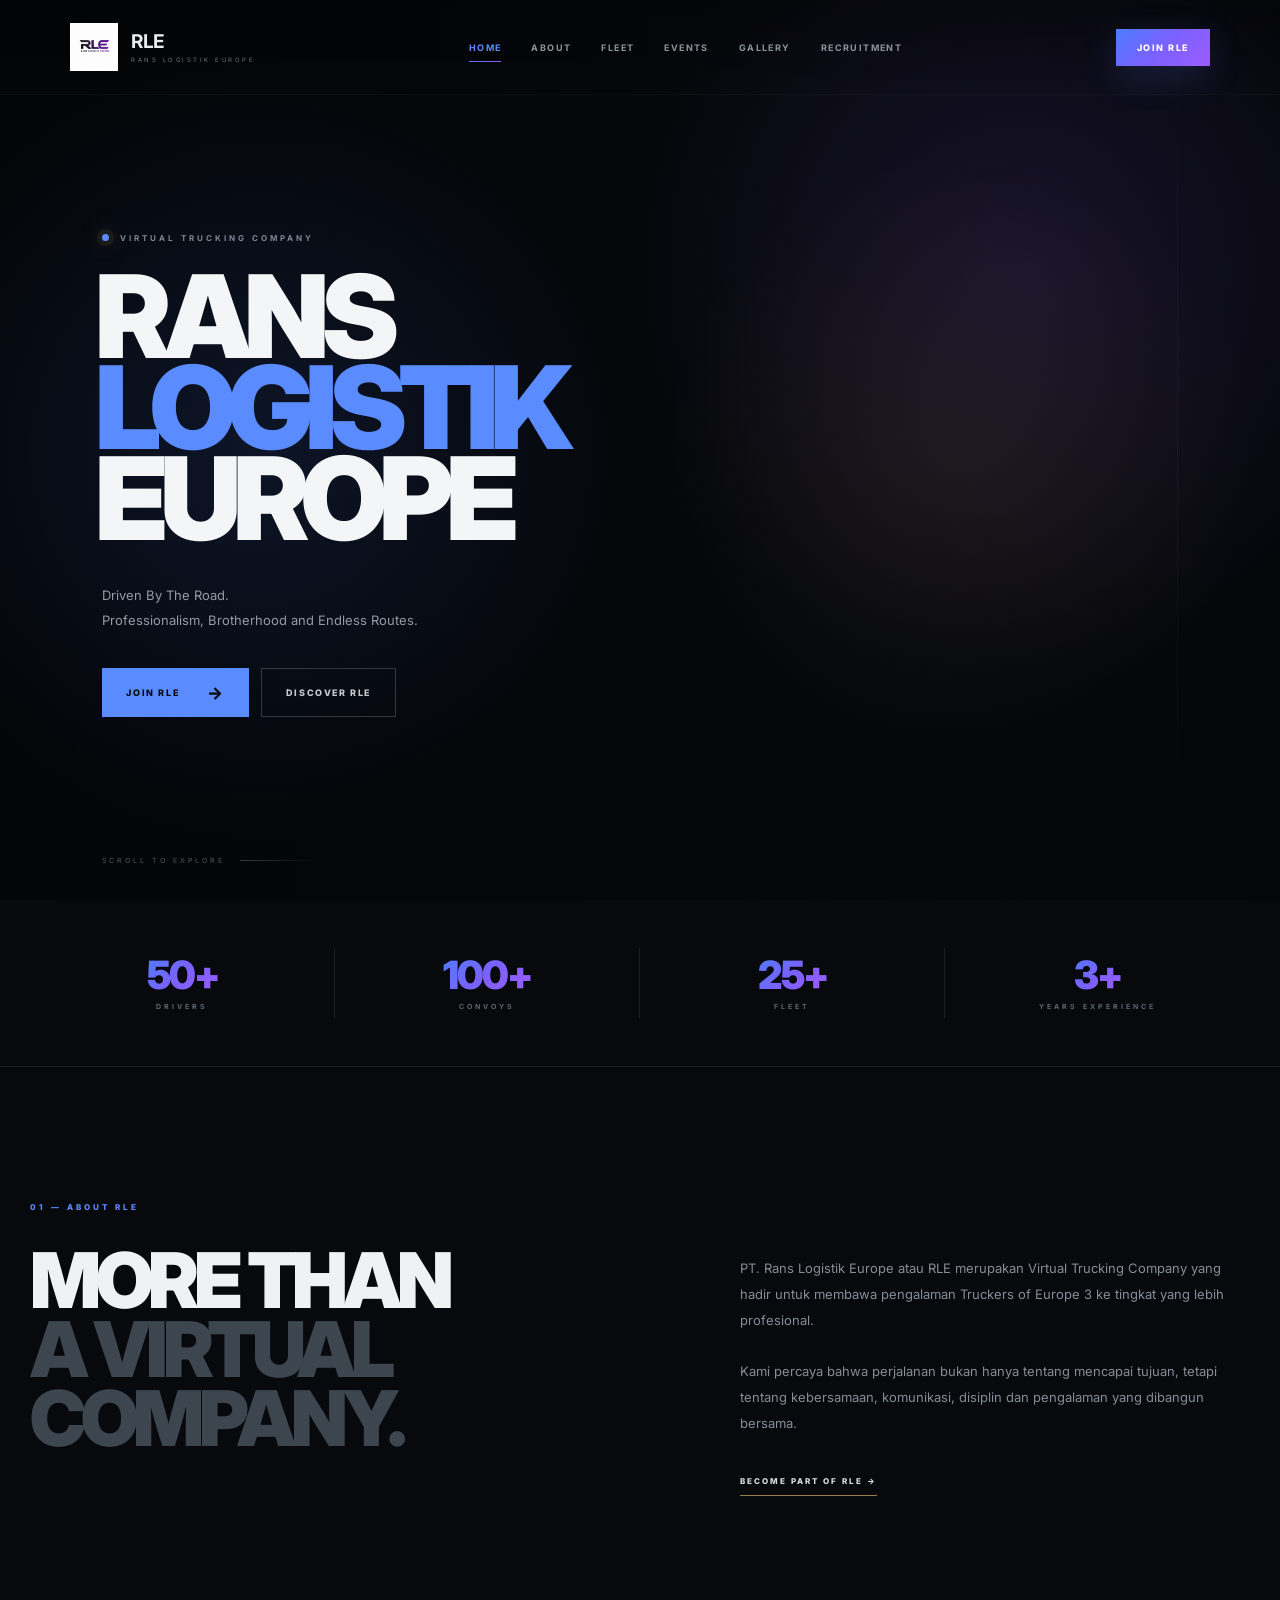
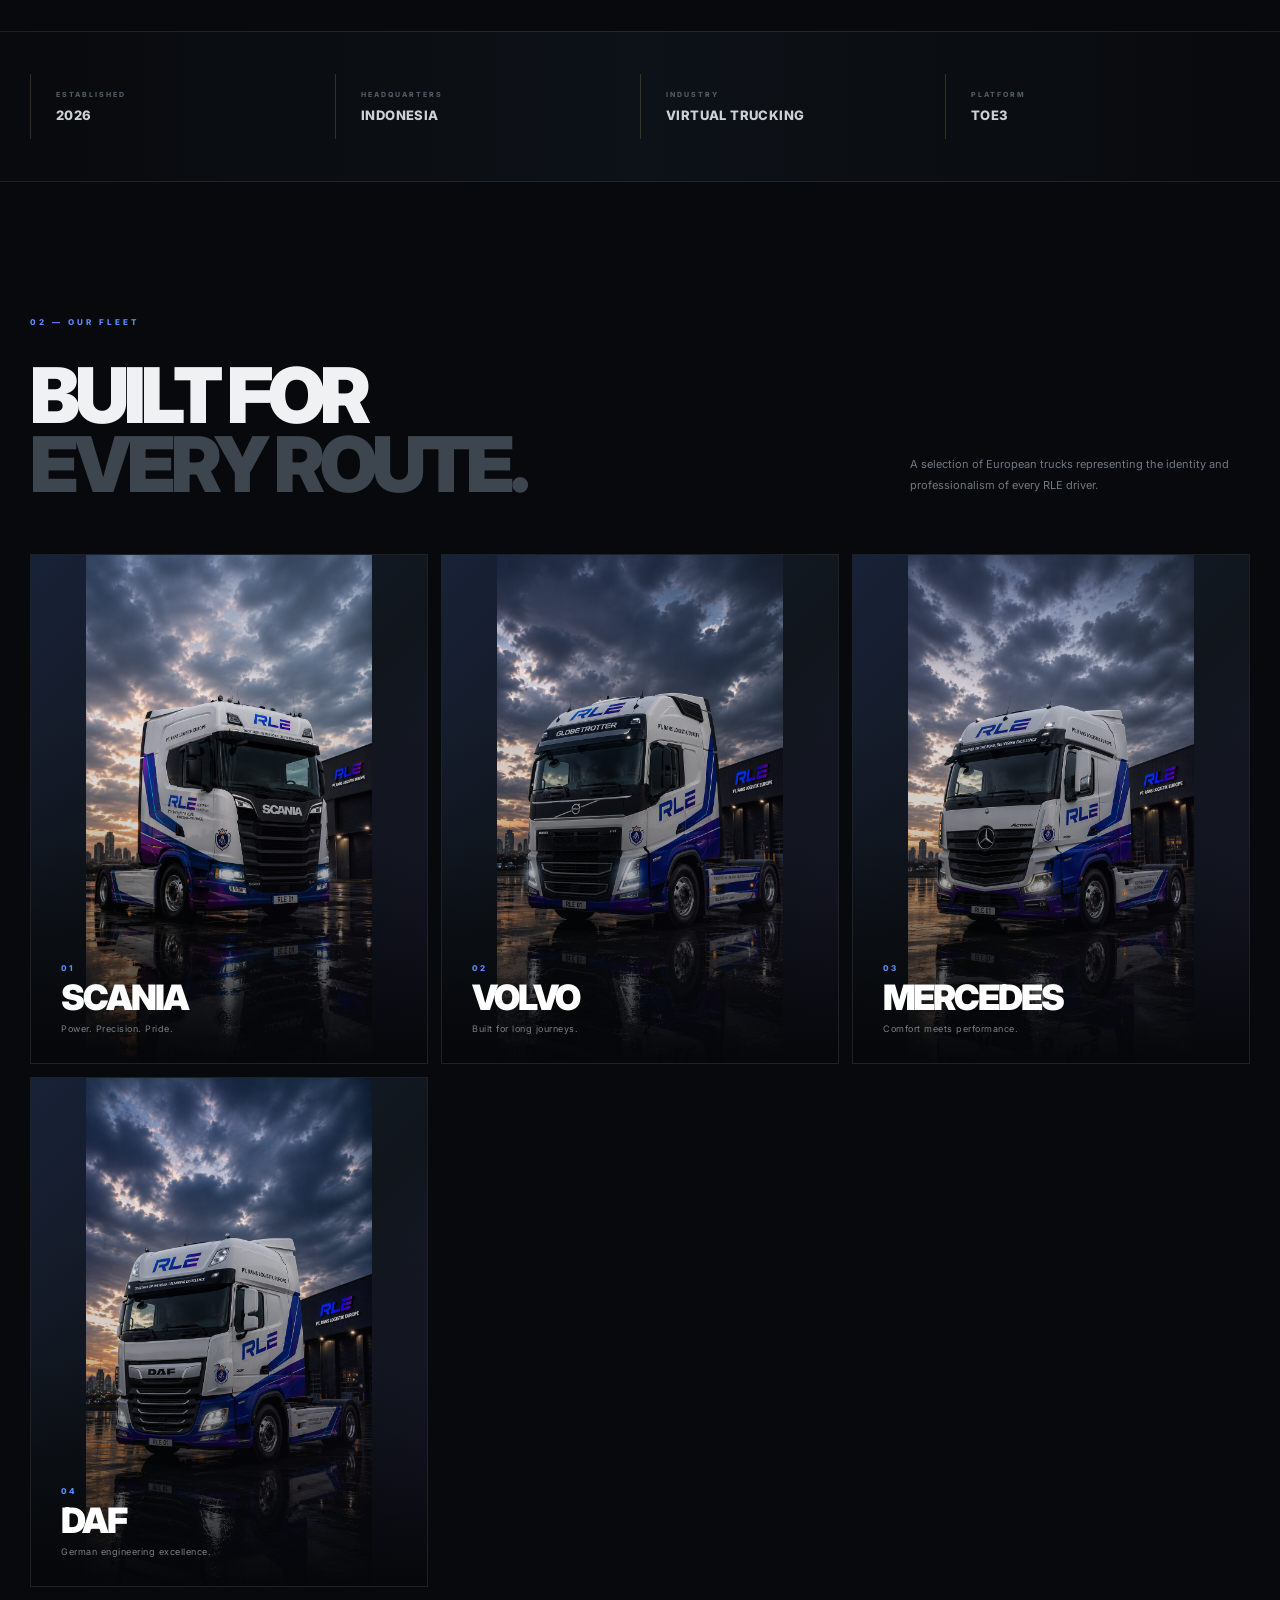
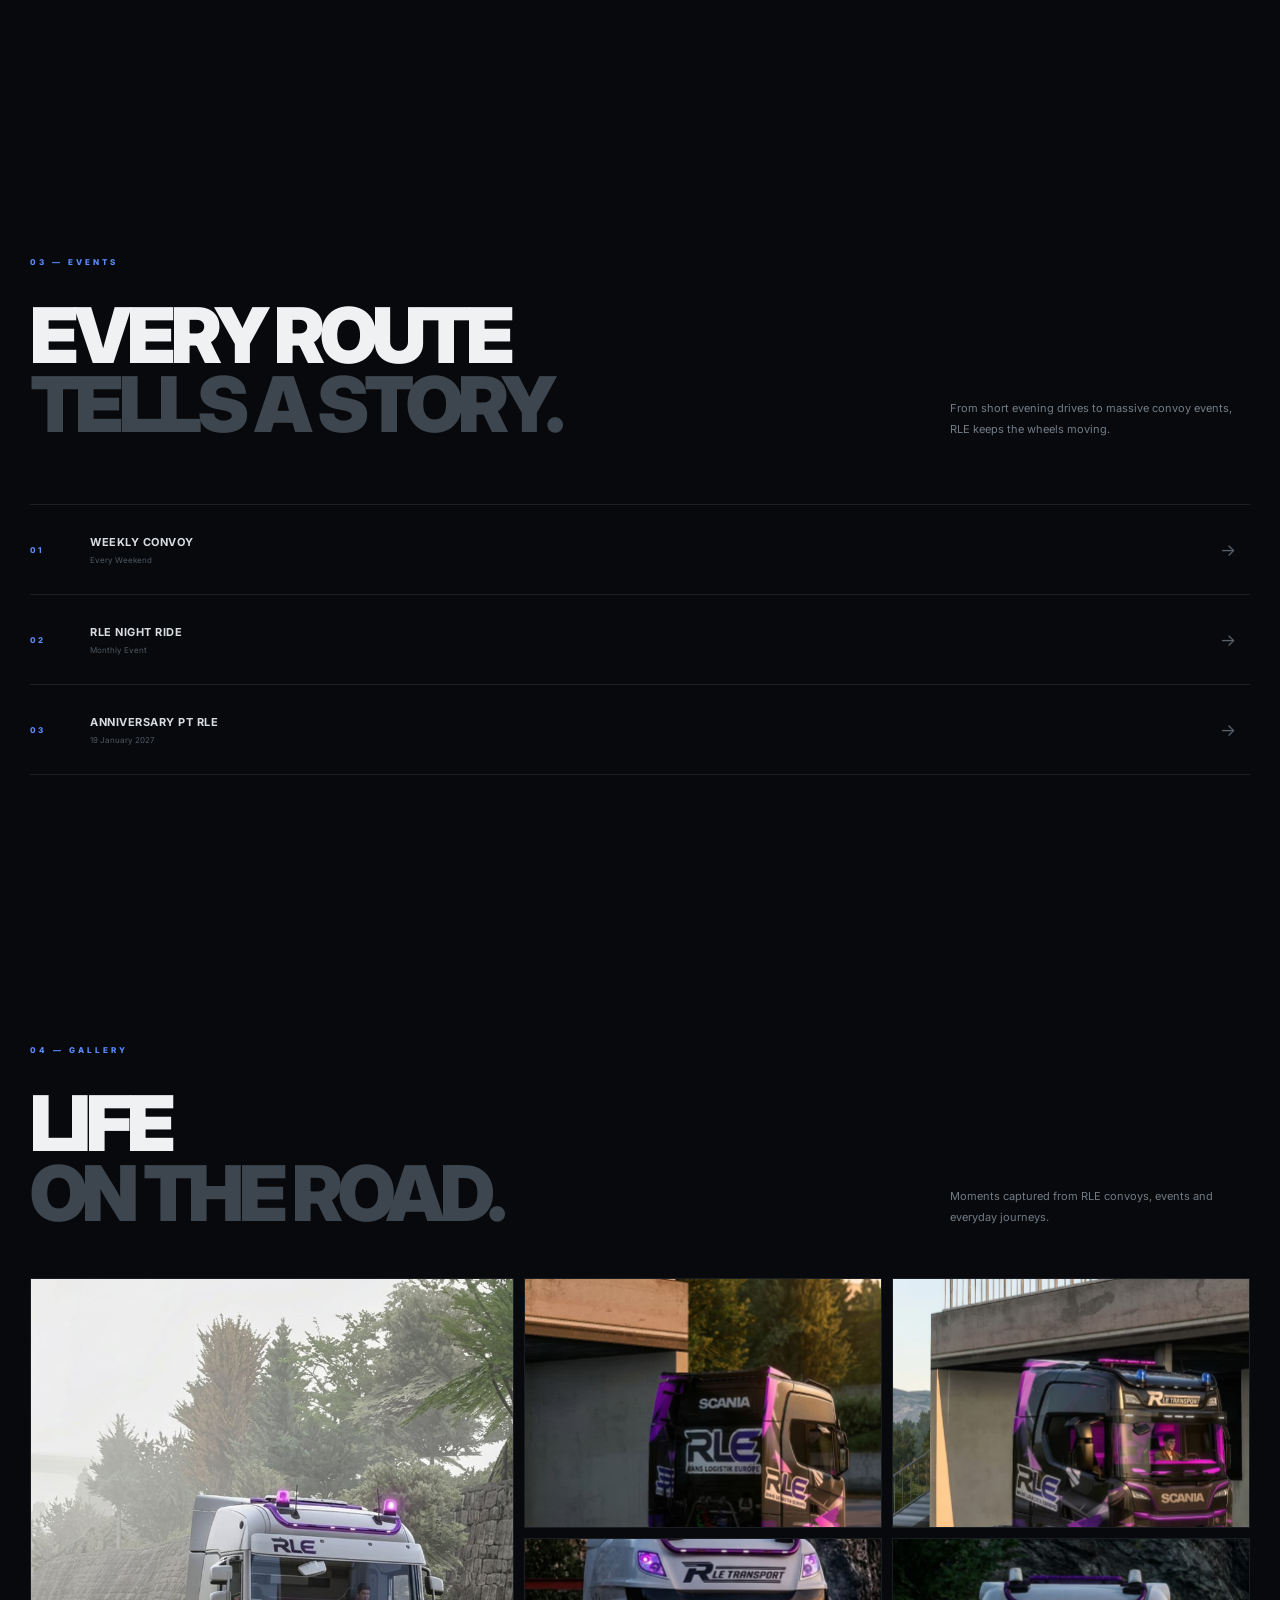
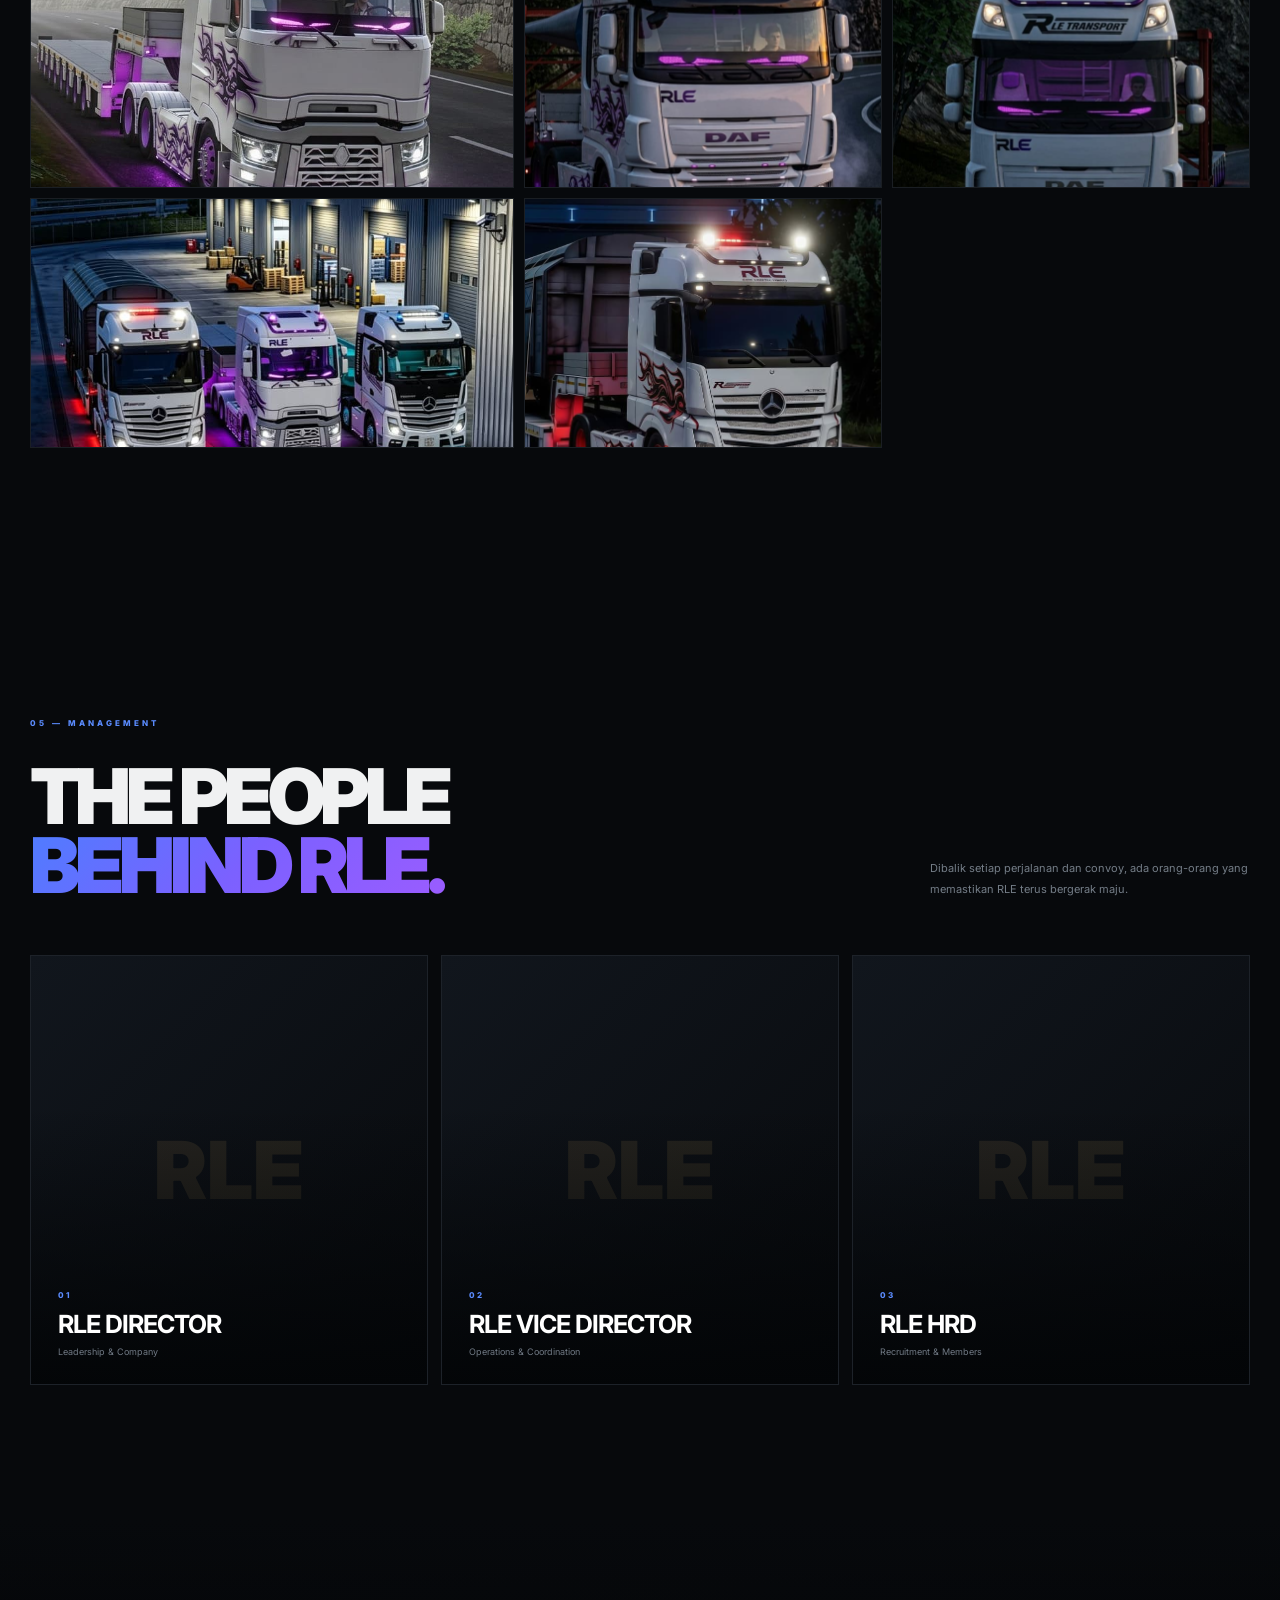
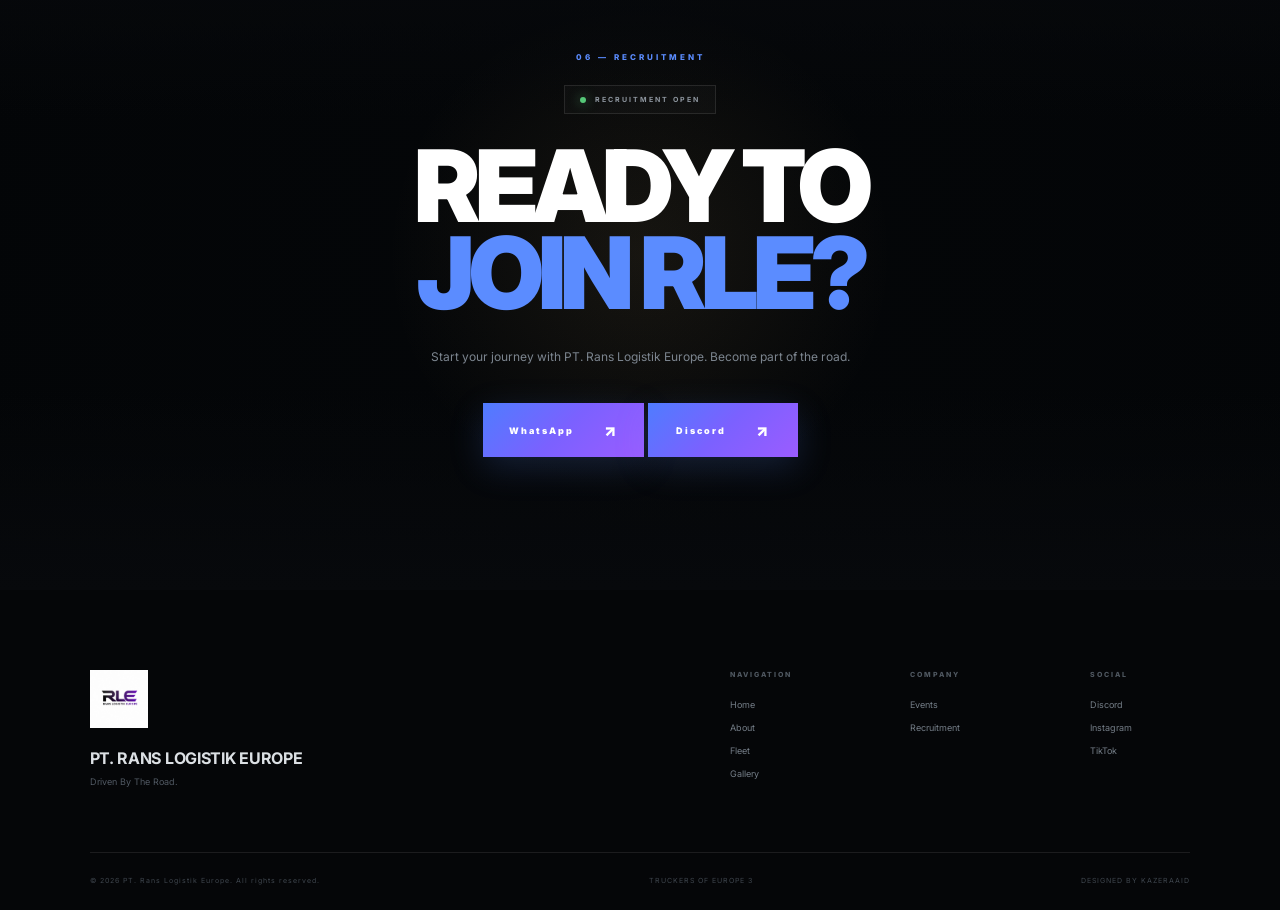
==== commit fcd34e1d: "Add files via upload" ====
--- a/index.html
+++ b/index.html
@@ -1112,7 +1112,21 @@
             class="join-button"
         >
 
-            JOIN RLE
+            WhatsApp
+
+            <span>
+                ↗
+            </span>
+
+        </a>
+
+          <a
+            href="https://discord.gg/BXpRTCaJau"
+            target="_blank"
+            class="join-button"
+        >
+
+            Discord
 
             <span>
                 ↗
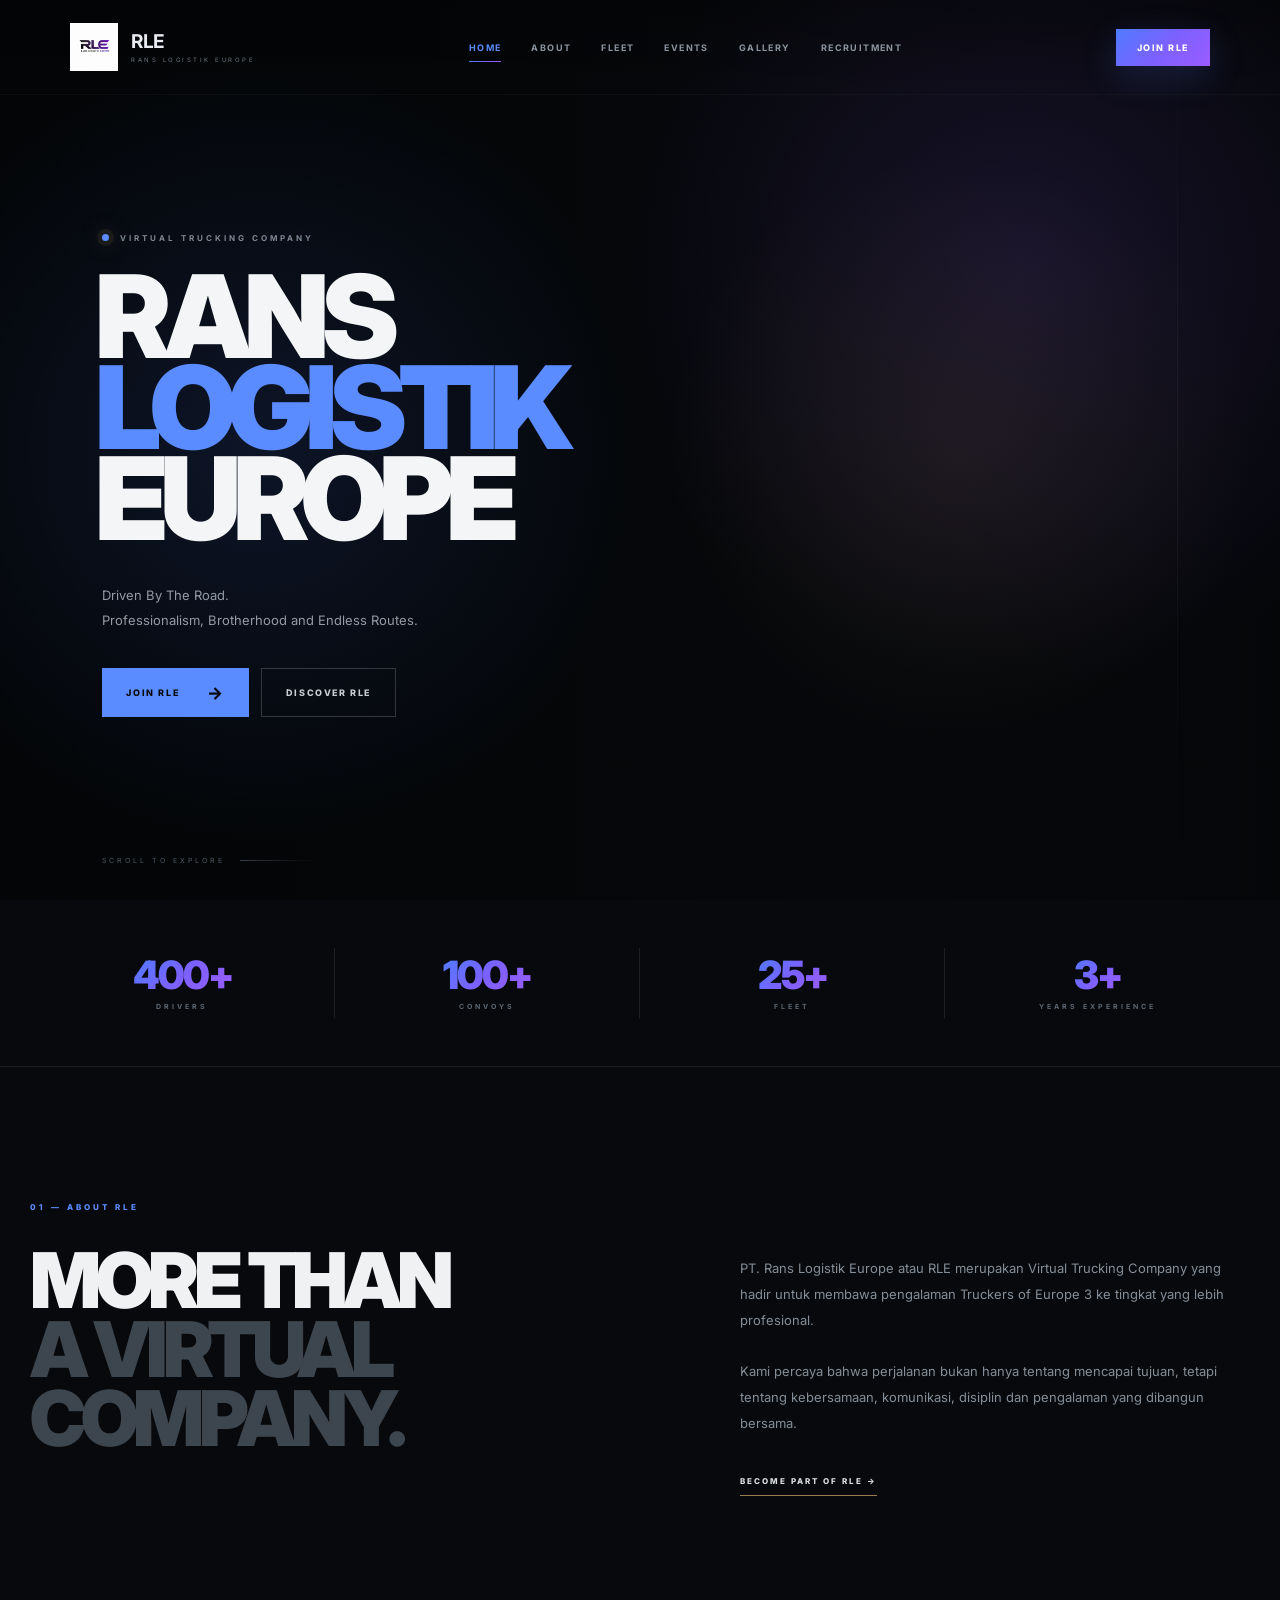
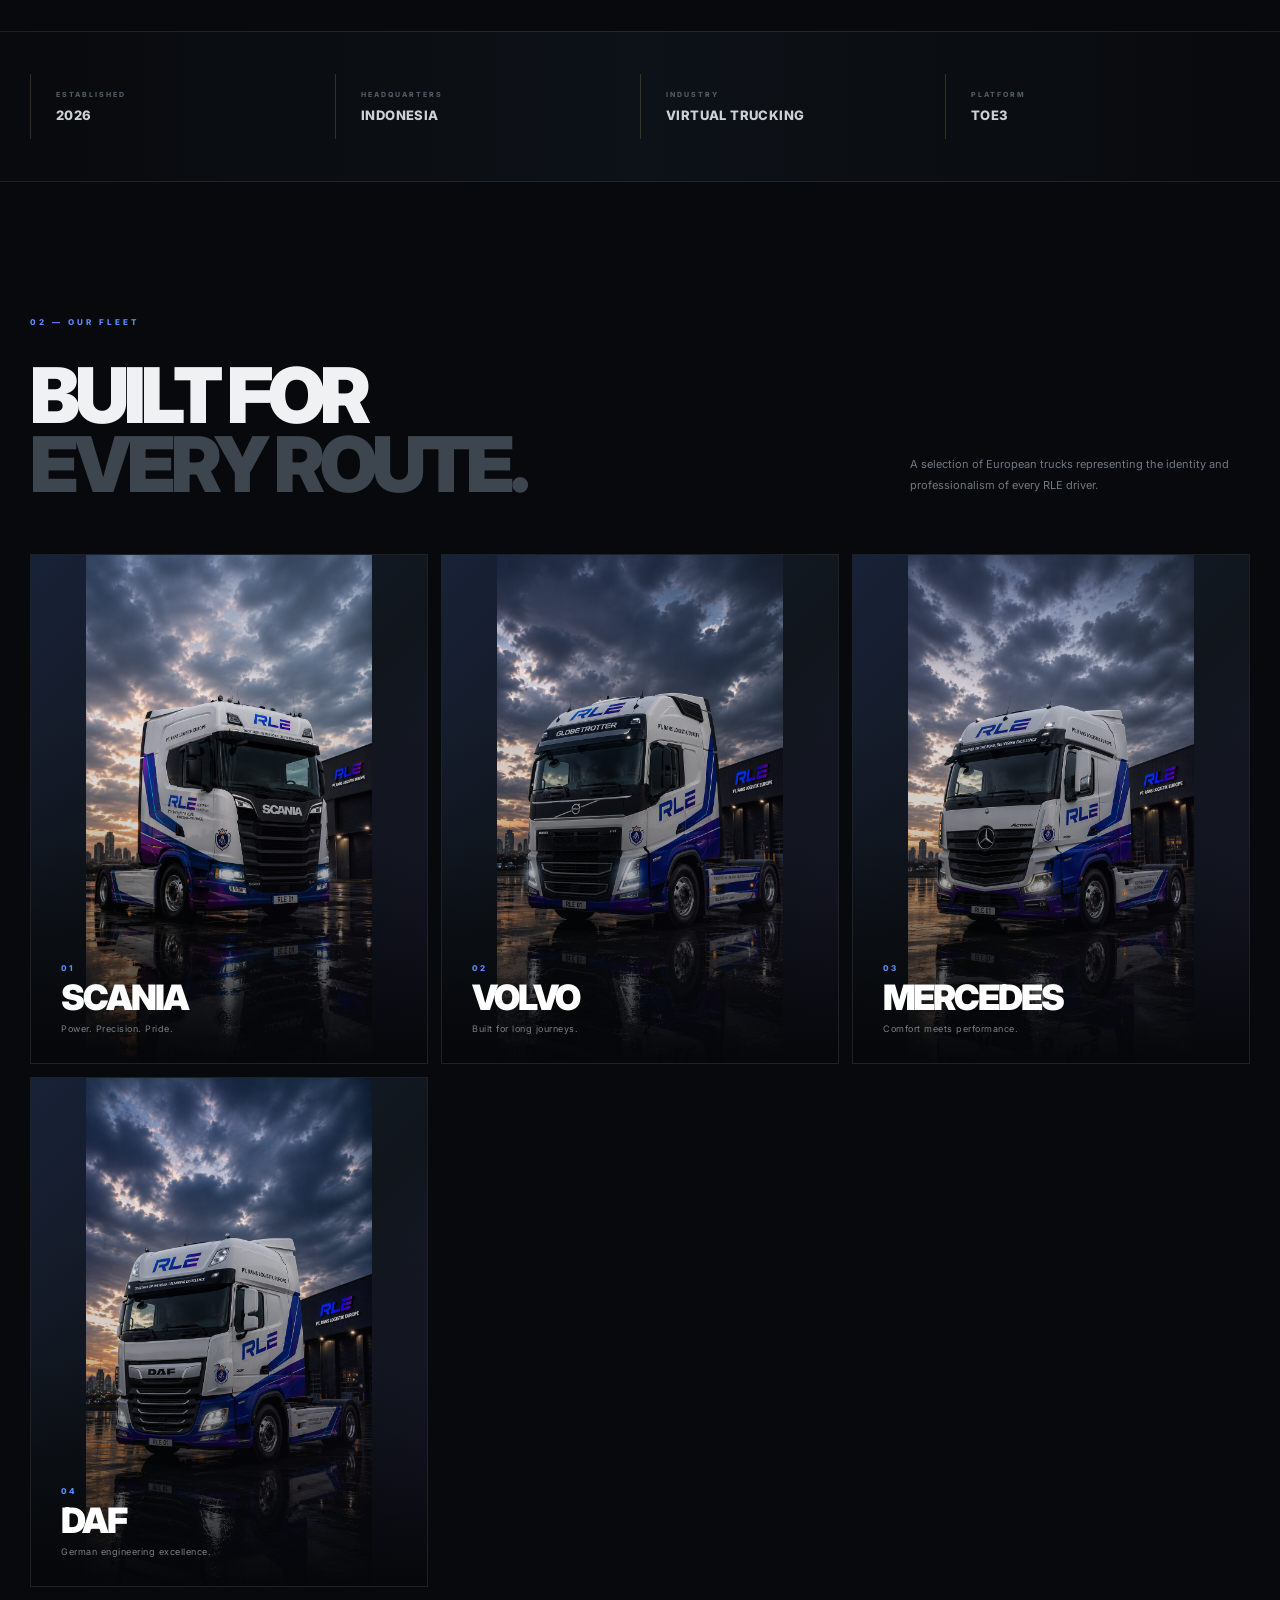
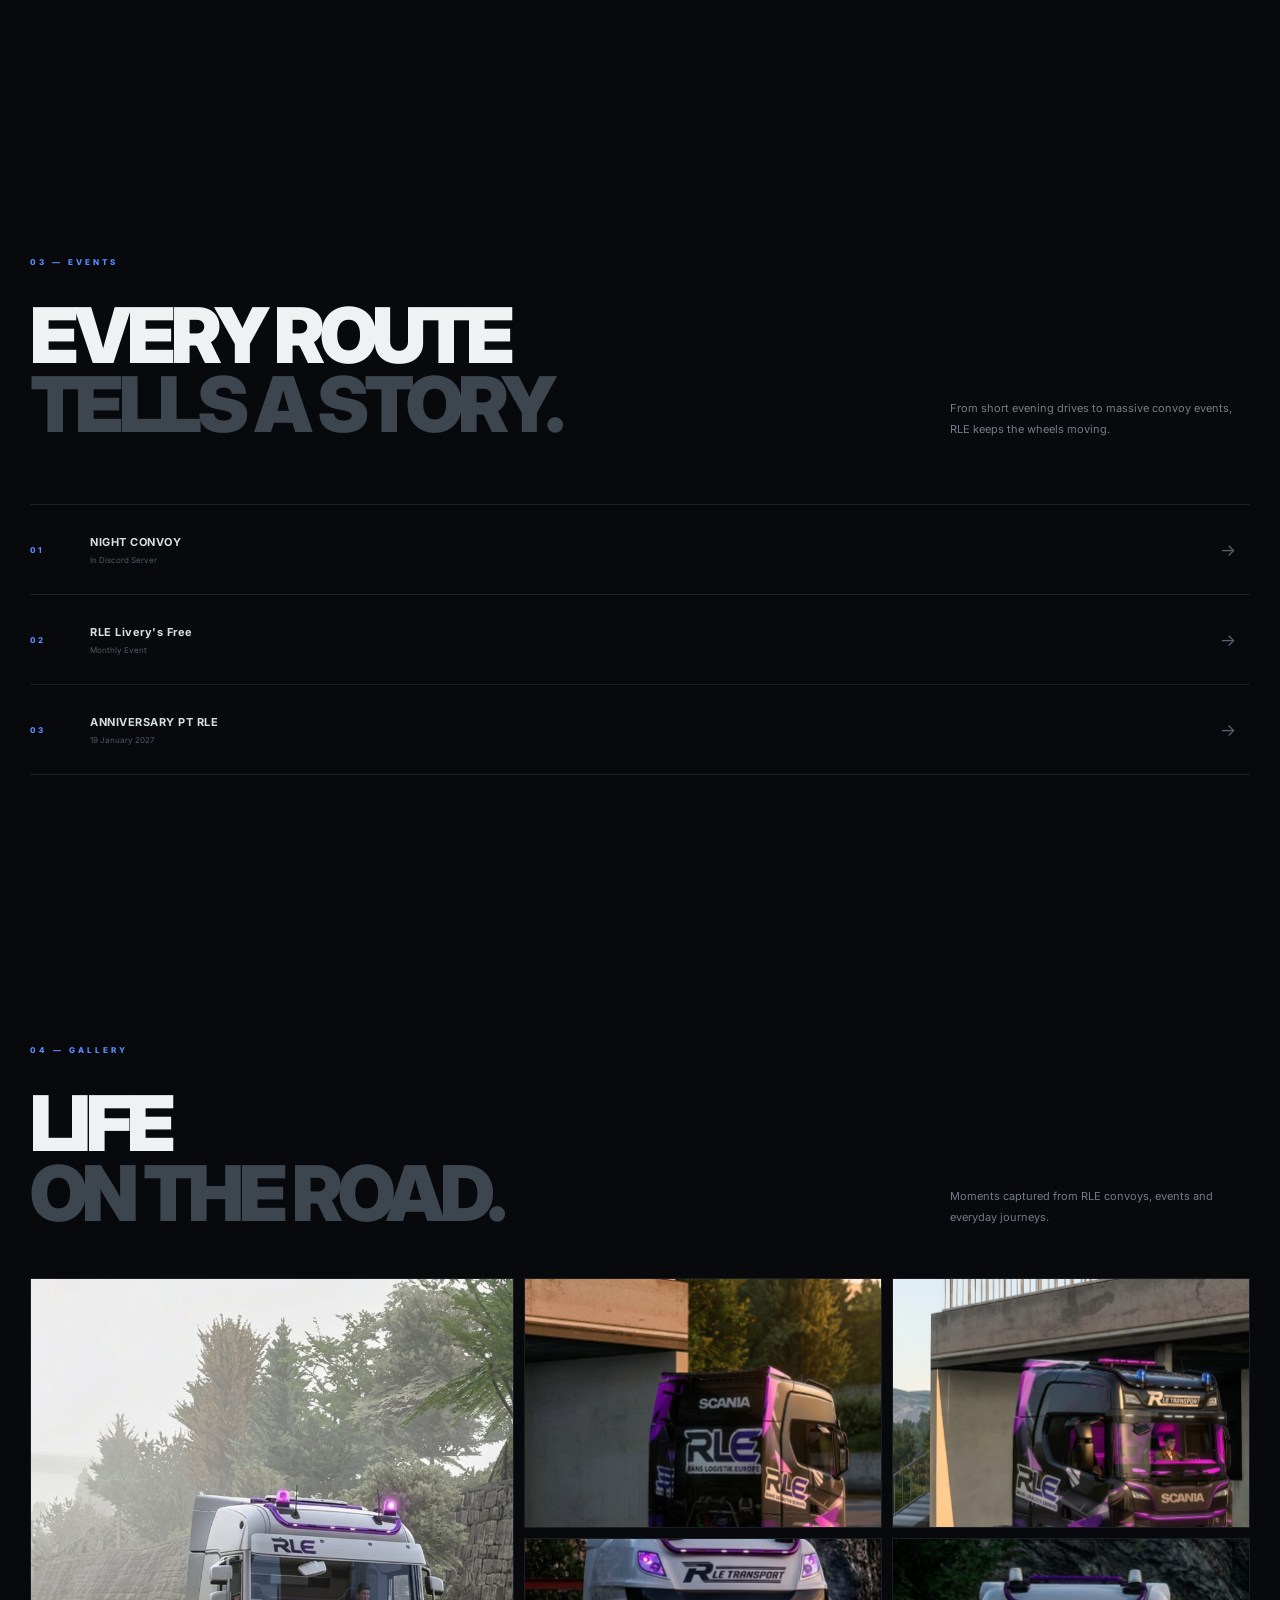
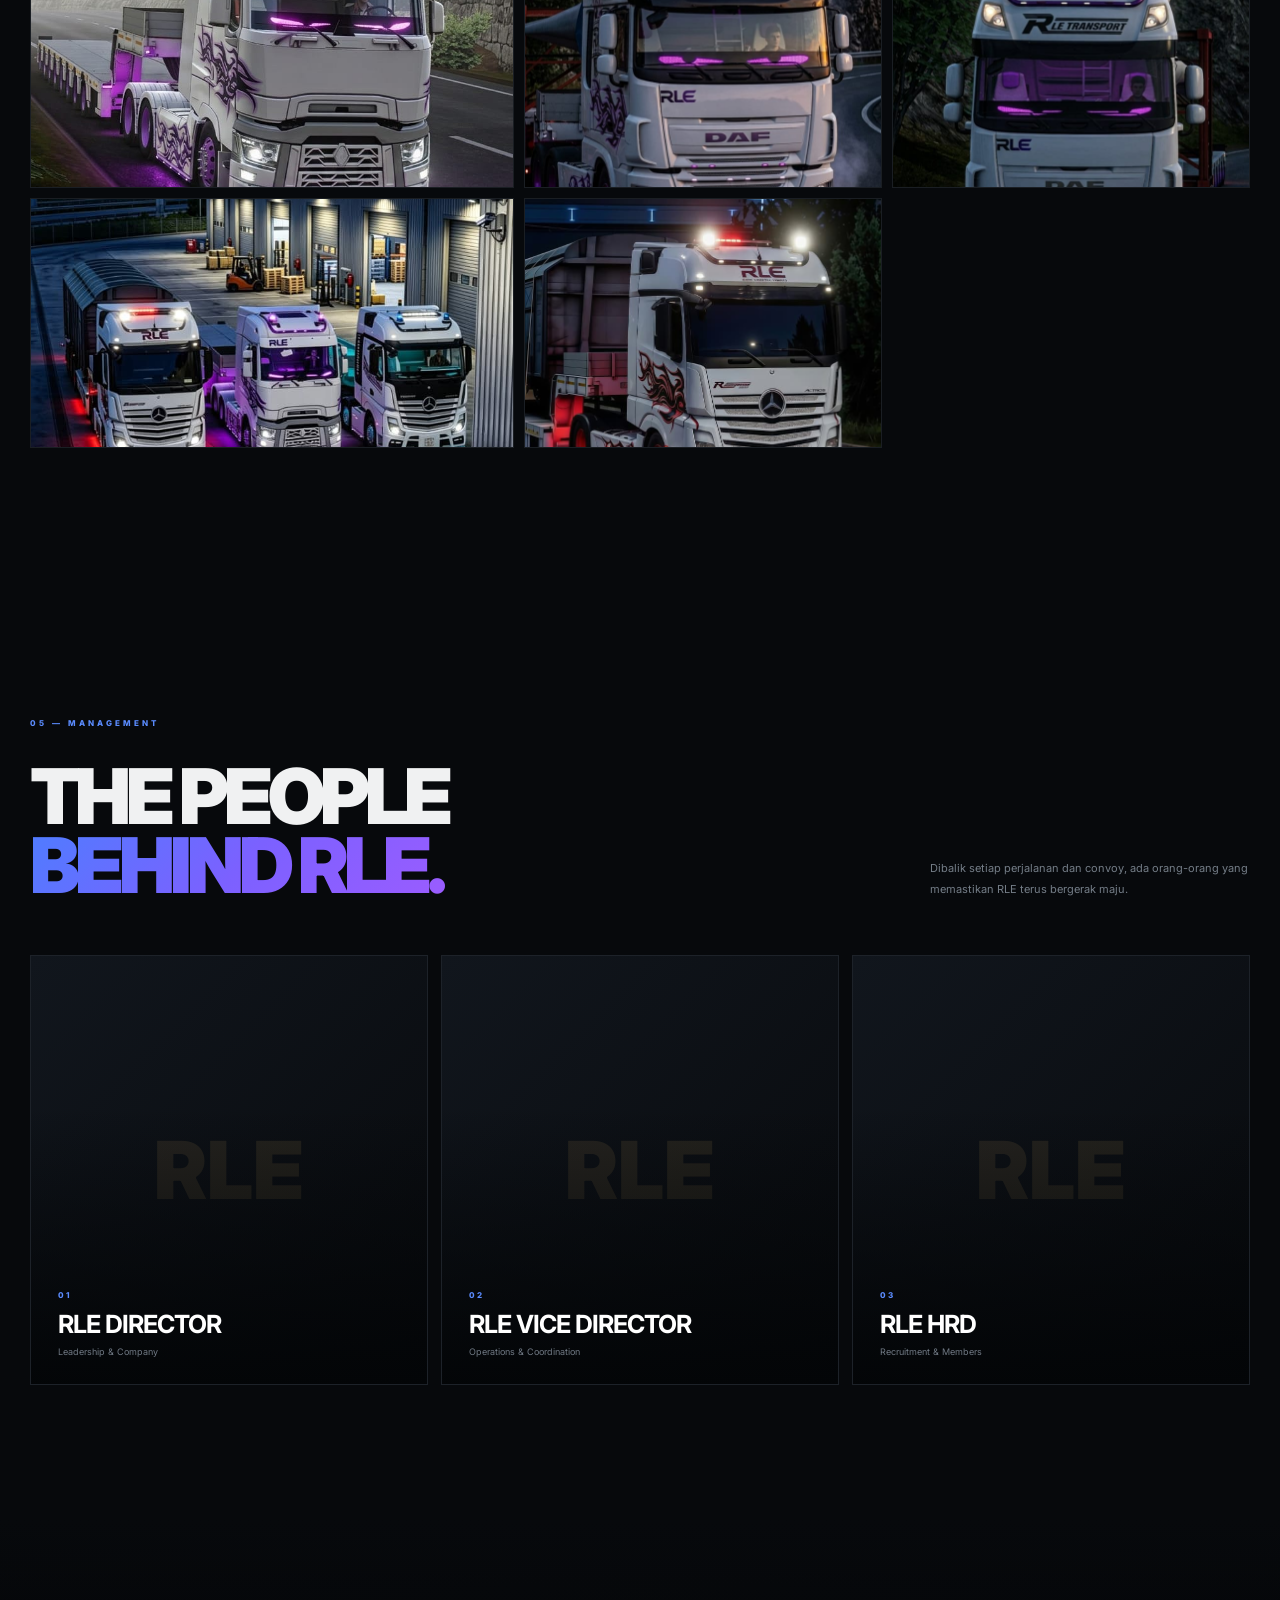
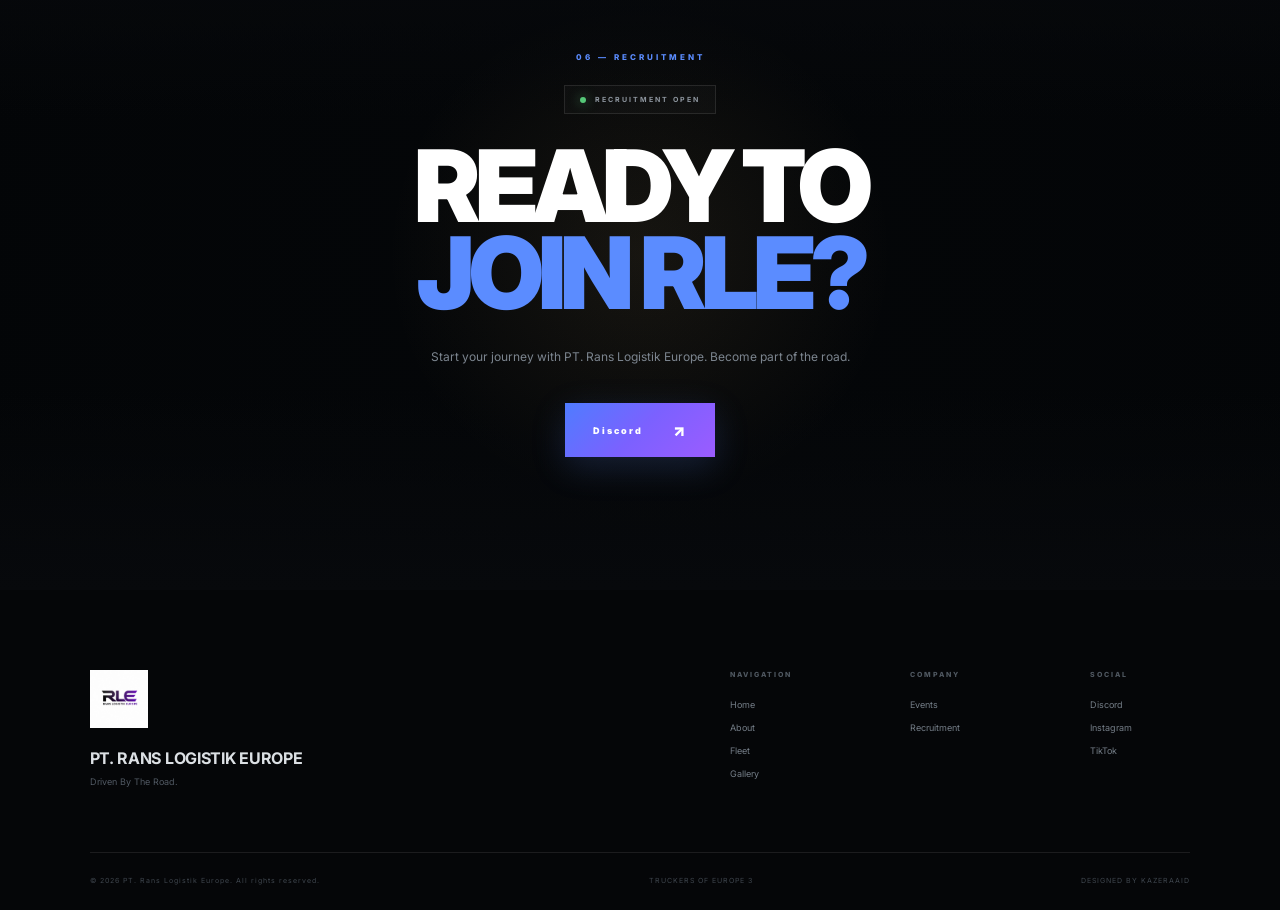
==== commit a7f418bb: "Add files via upload" ====
--- a/index.html
+++ b/index.html
@@ -710,11 +710,11 @@
             <div>
 
                 <strong>
-                    WEEKLY CONVOY
+                    NIGHT CONVOY
                 </strong>
 
                 <small>
-                    Every Weekend
+                    In Discord Server
                 </small>
 
             </div>
@@ -738,7 +738,7 @@
             <div>
 
                 <strong>
-                    RLE NIGHT RIDE
+                    RLE Livery's Free
                 </strong>
 
                 <small>
@@ -1106,19 +1106,6 @@
 
 
 
-        <a
-            href="https://chat.whatsapp.com/IH5ROjY8vP6LRtgEzCwjoO"
-            target="_blank"
-            class="join-button"
-        >
-
-            WhatsApp
-
-            <span>
-                ↗
-            </span>
-
-        </a>
 
           <a
             href="https://discord.gg/BXpRTCaJau"
@@ -1409,15 +1396,15 @@
                     SOCIAL
                 </h4>
 
-                <a href="#">
+                <a href="https://discord.gg/BXpRTCaJau">
                     Discord
                 </a>
 
-                <a href="#">
+                <a href="https://www.instagram.com/rans_logistik_europa?psln=NnJsc2EwZGRjYWY2">
                     Instagram
                 </a>
 
-                <a href="#">
+                <a href="https://www.tiktok.com/@rans_logistik_europe?">
                     TikTok
                 </a>
 
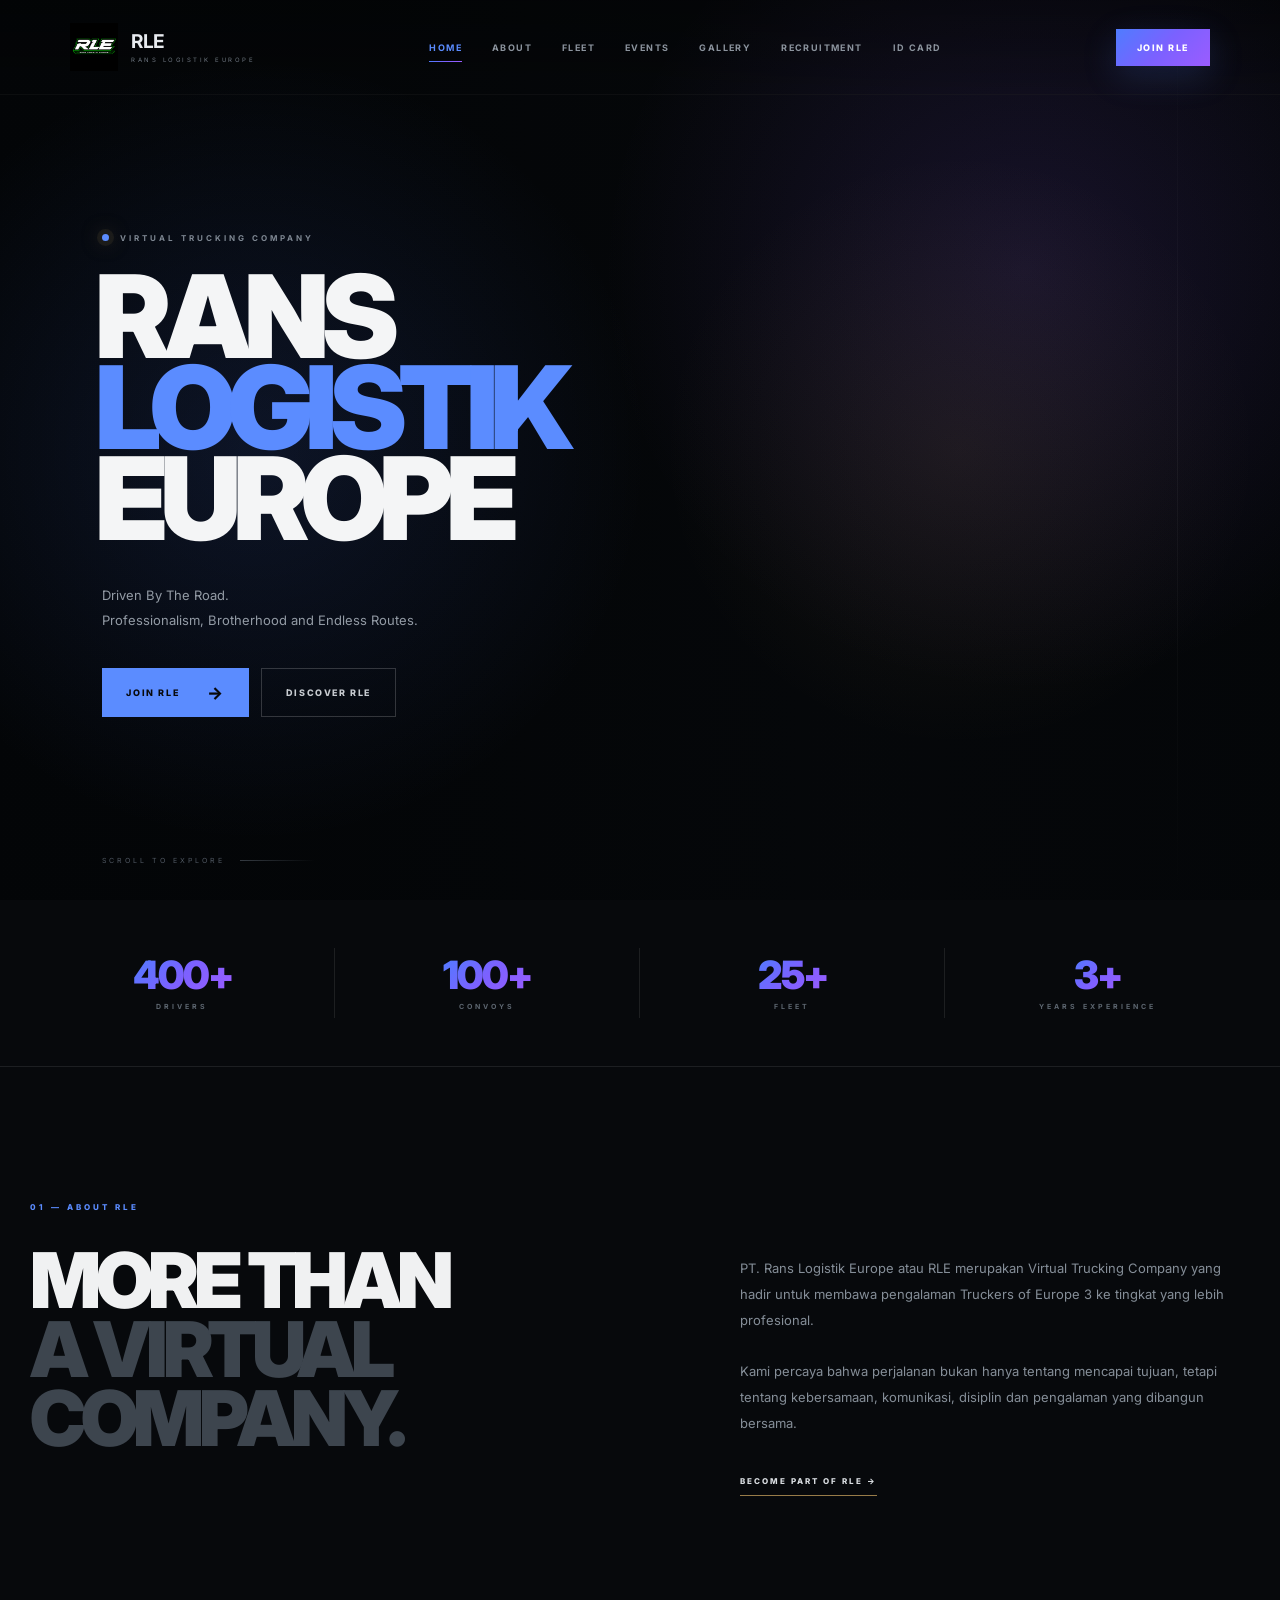
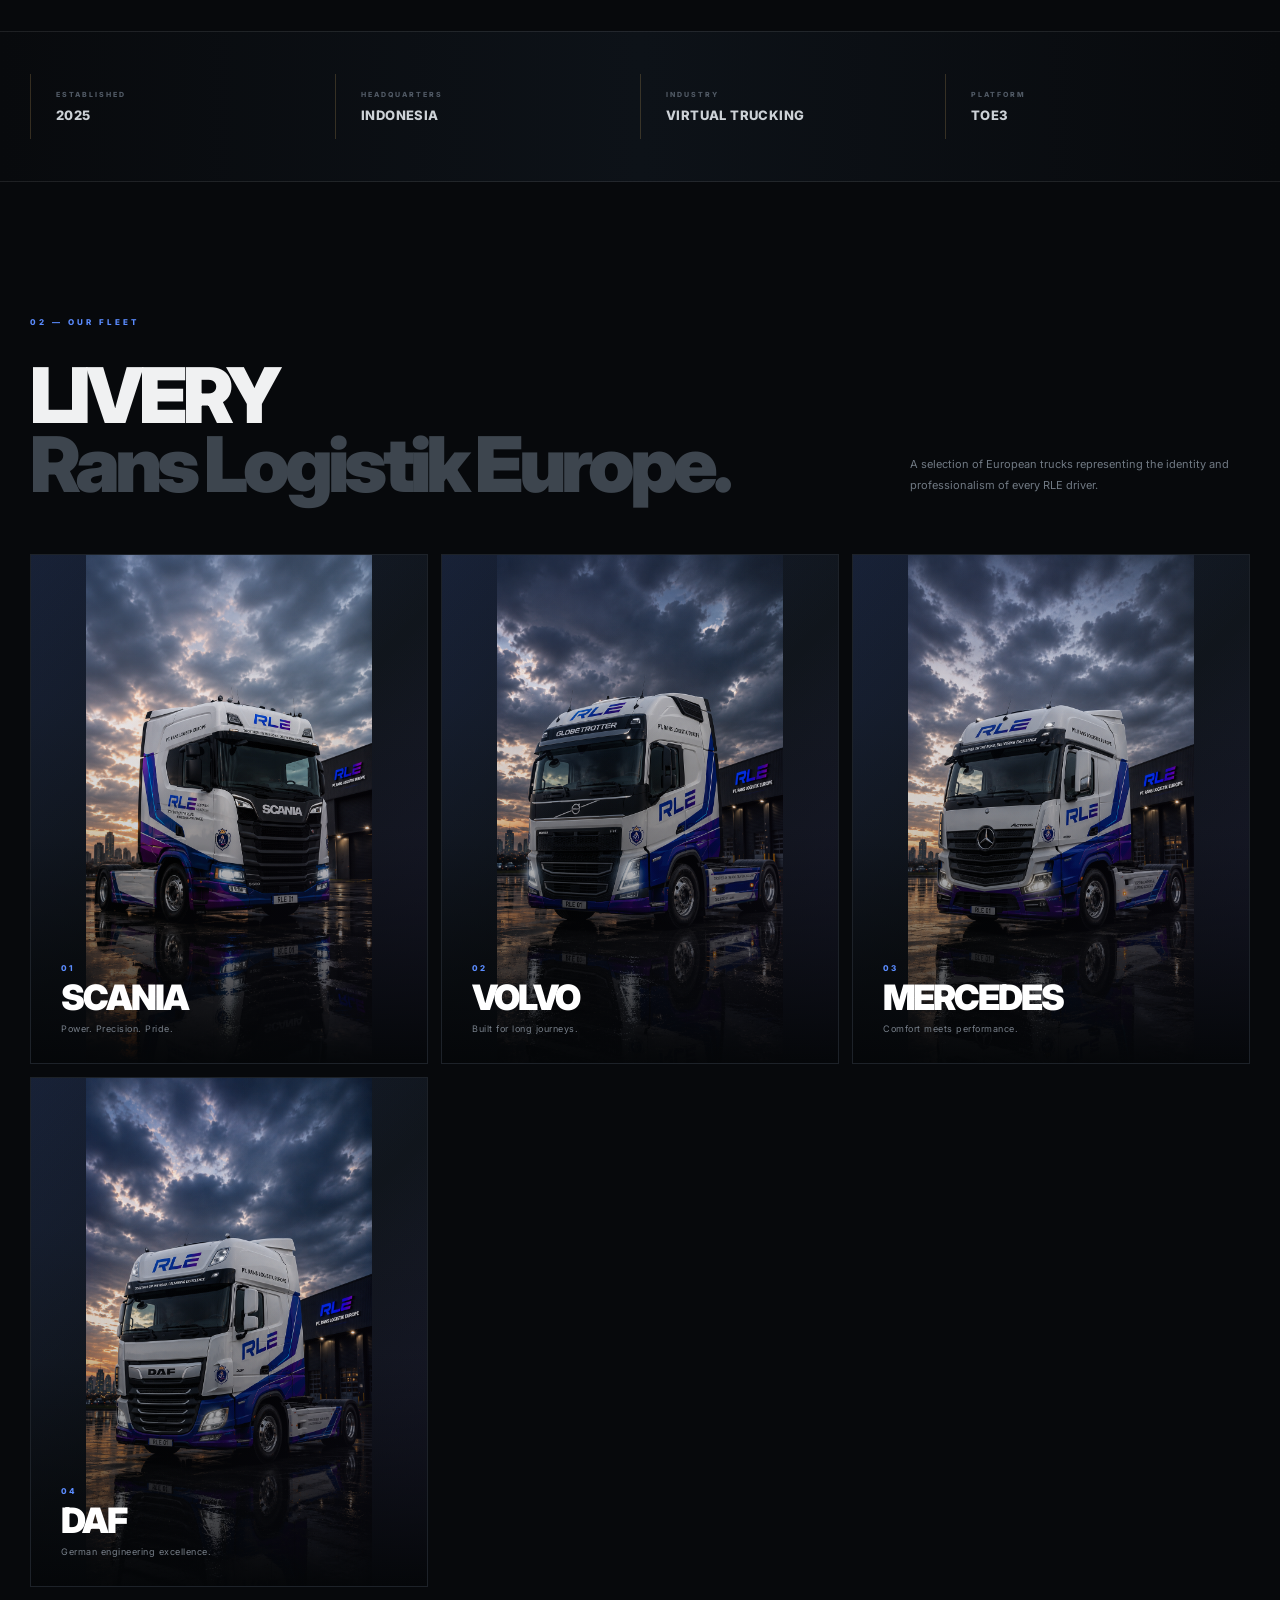
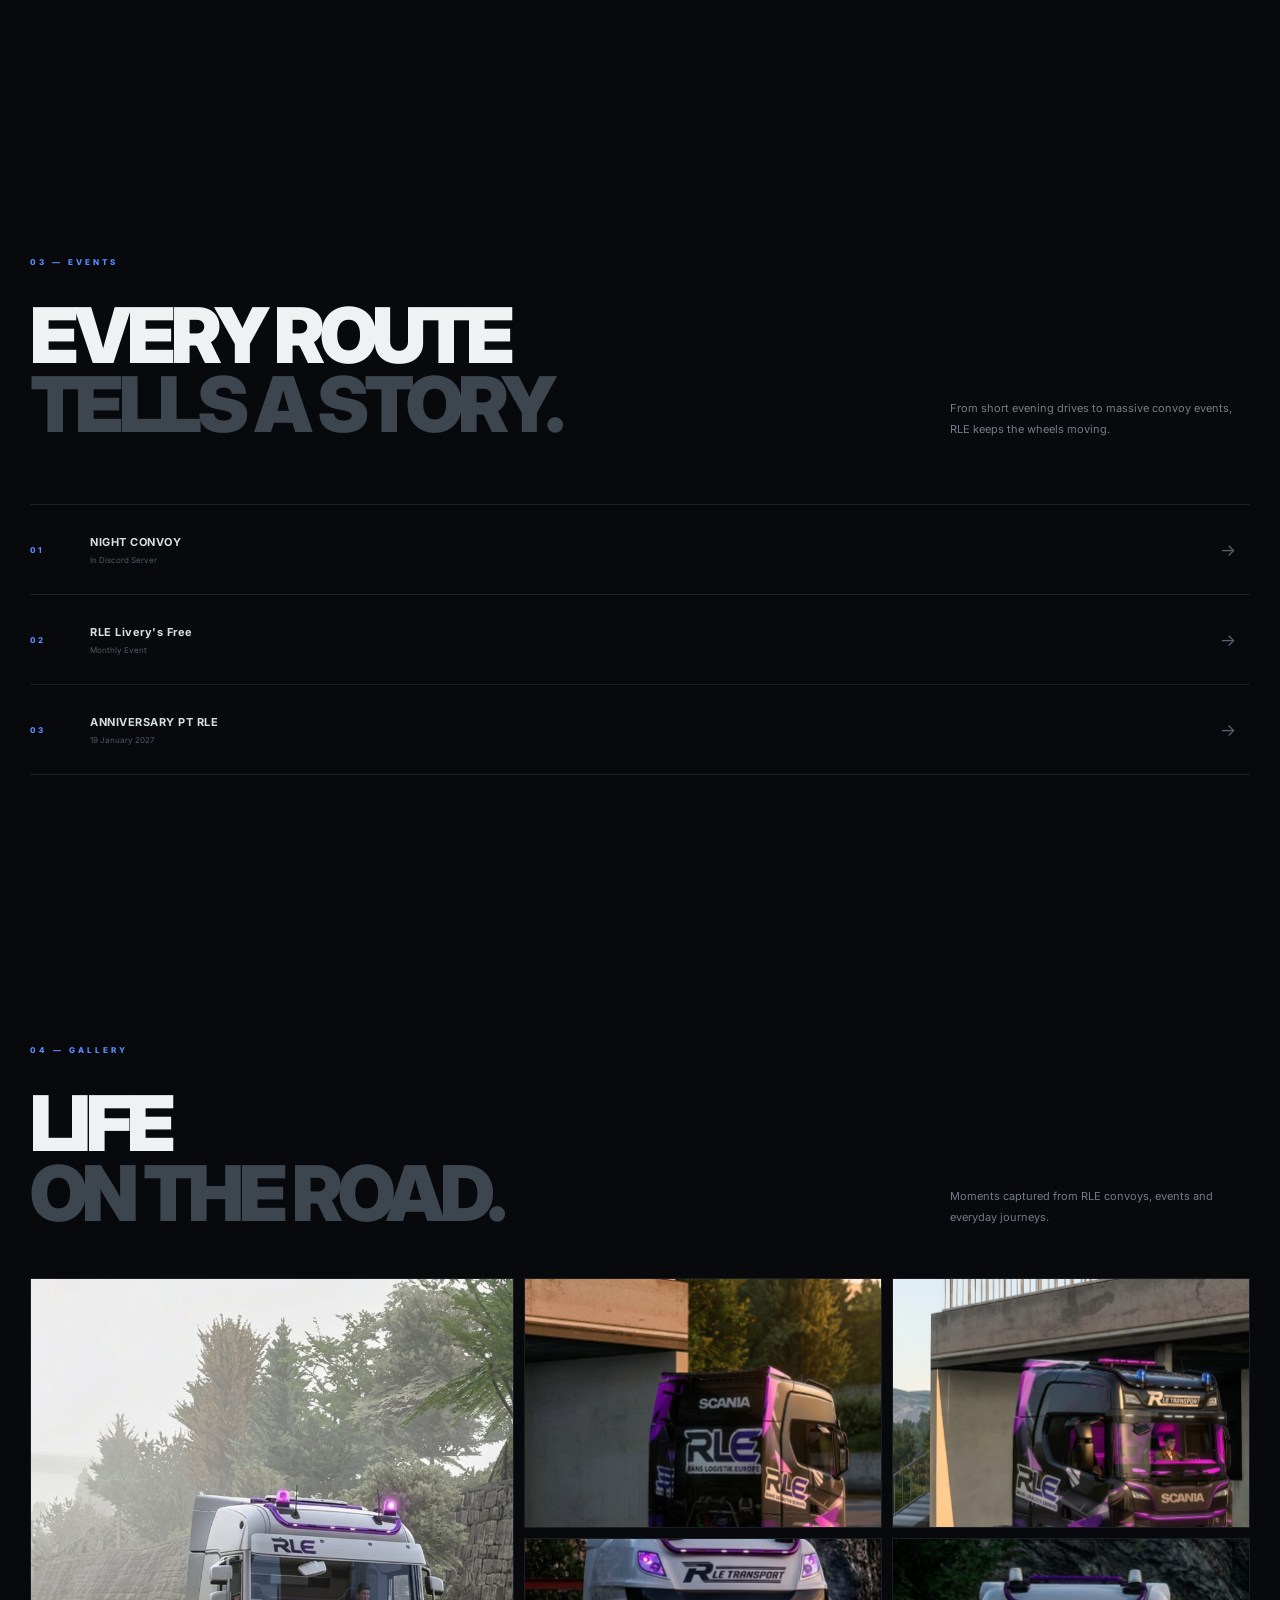
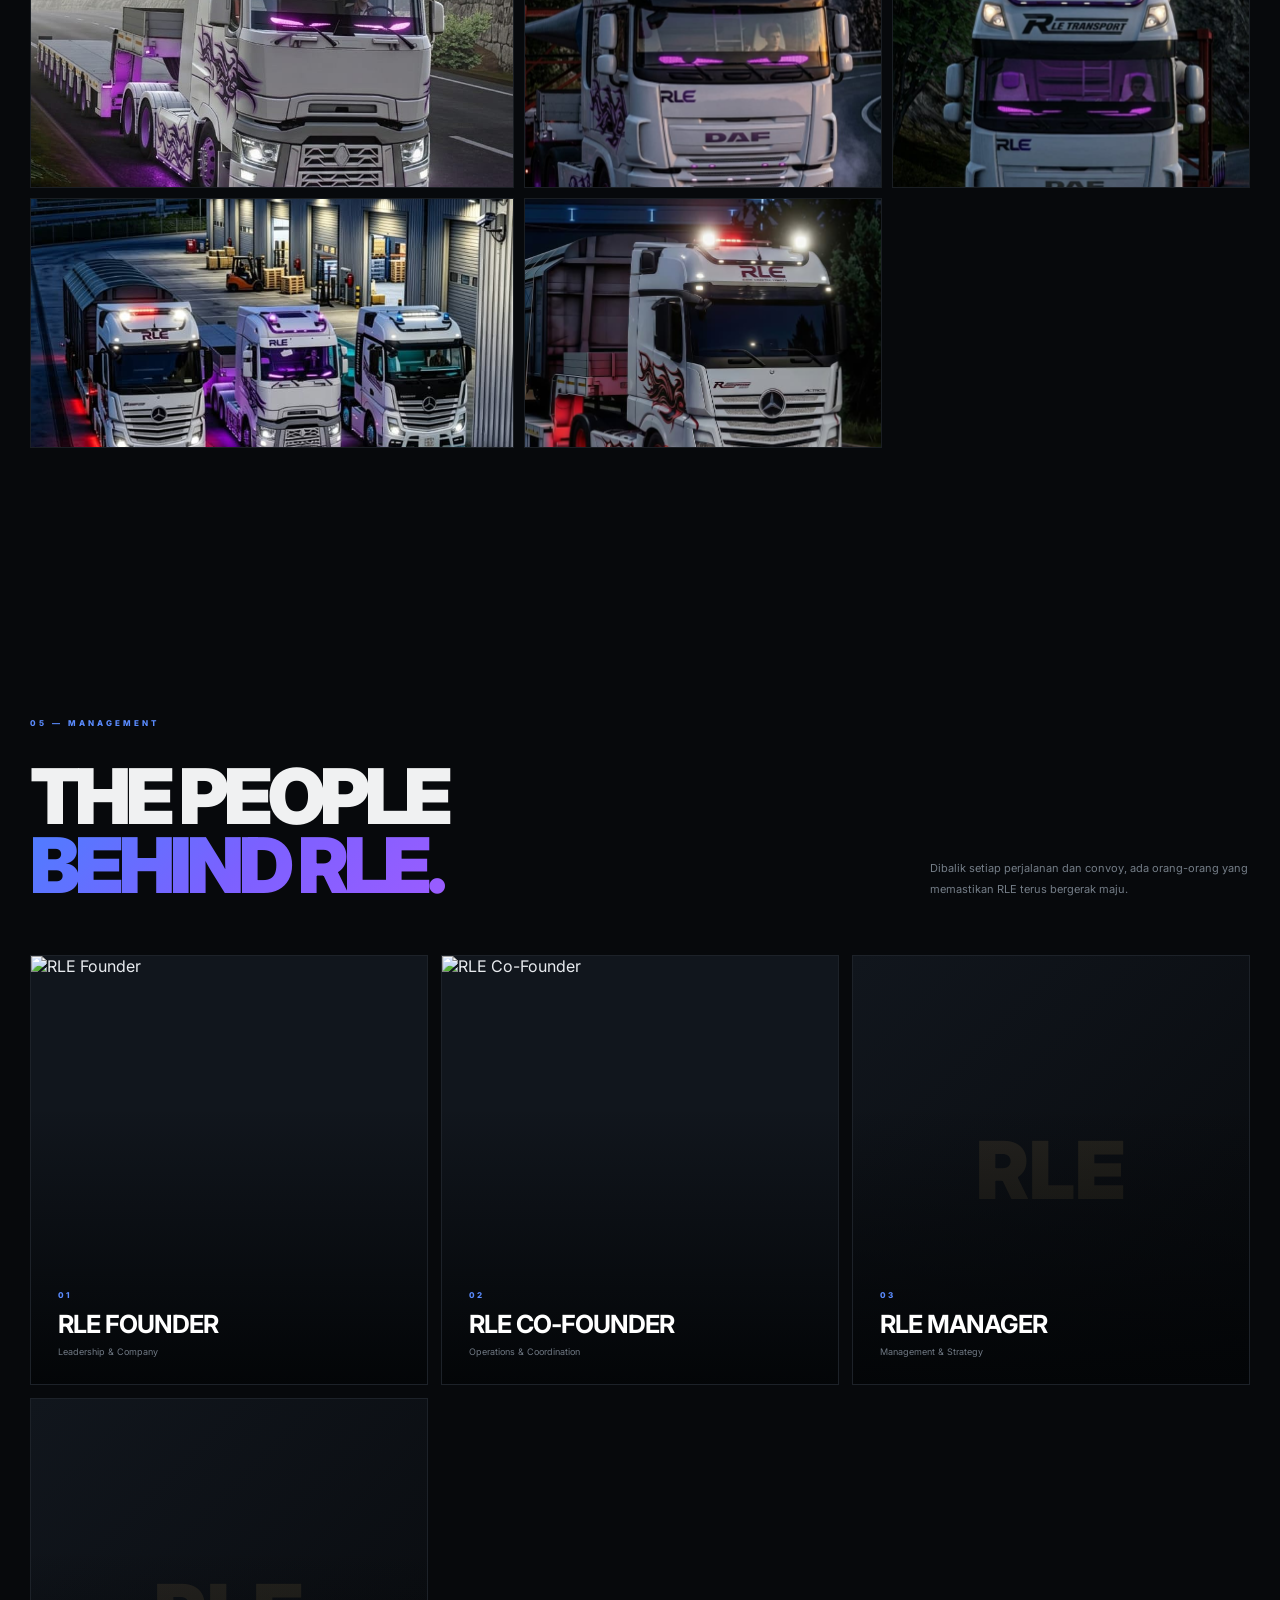
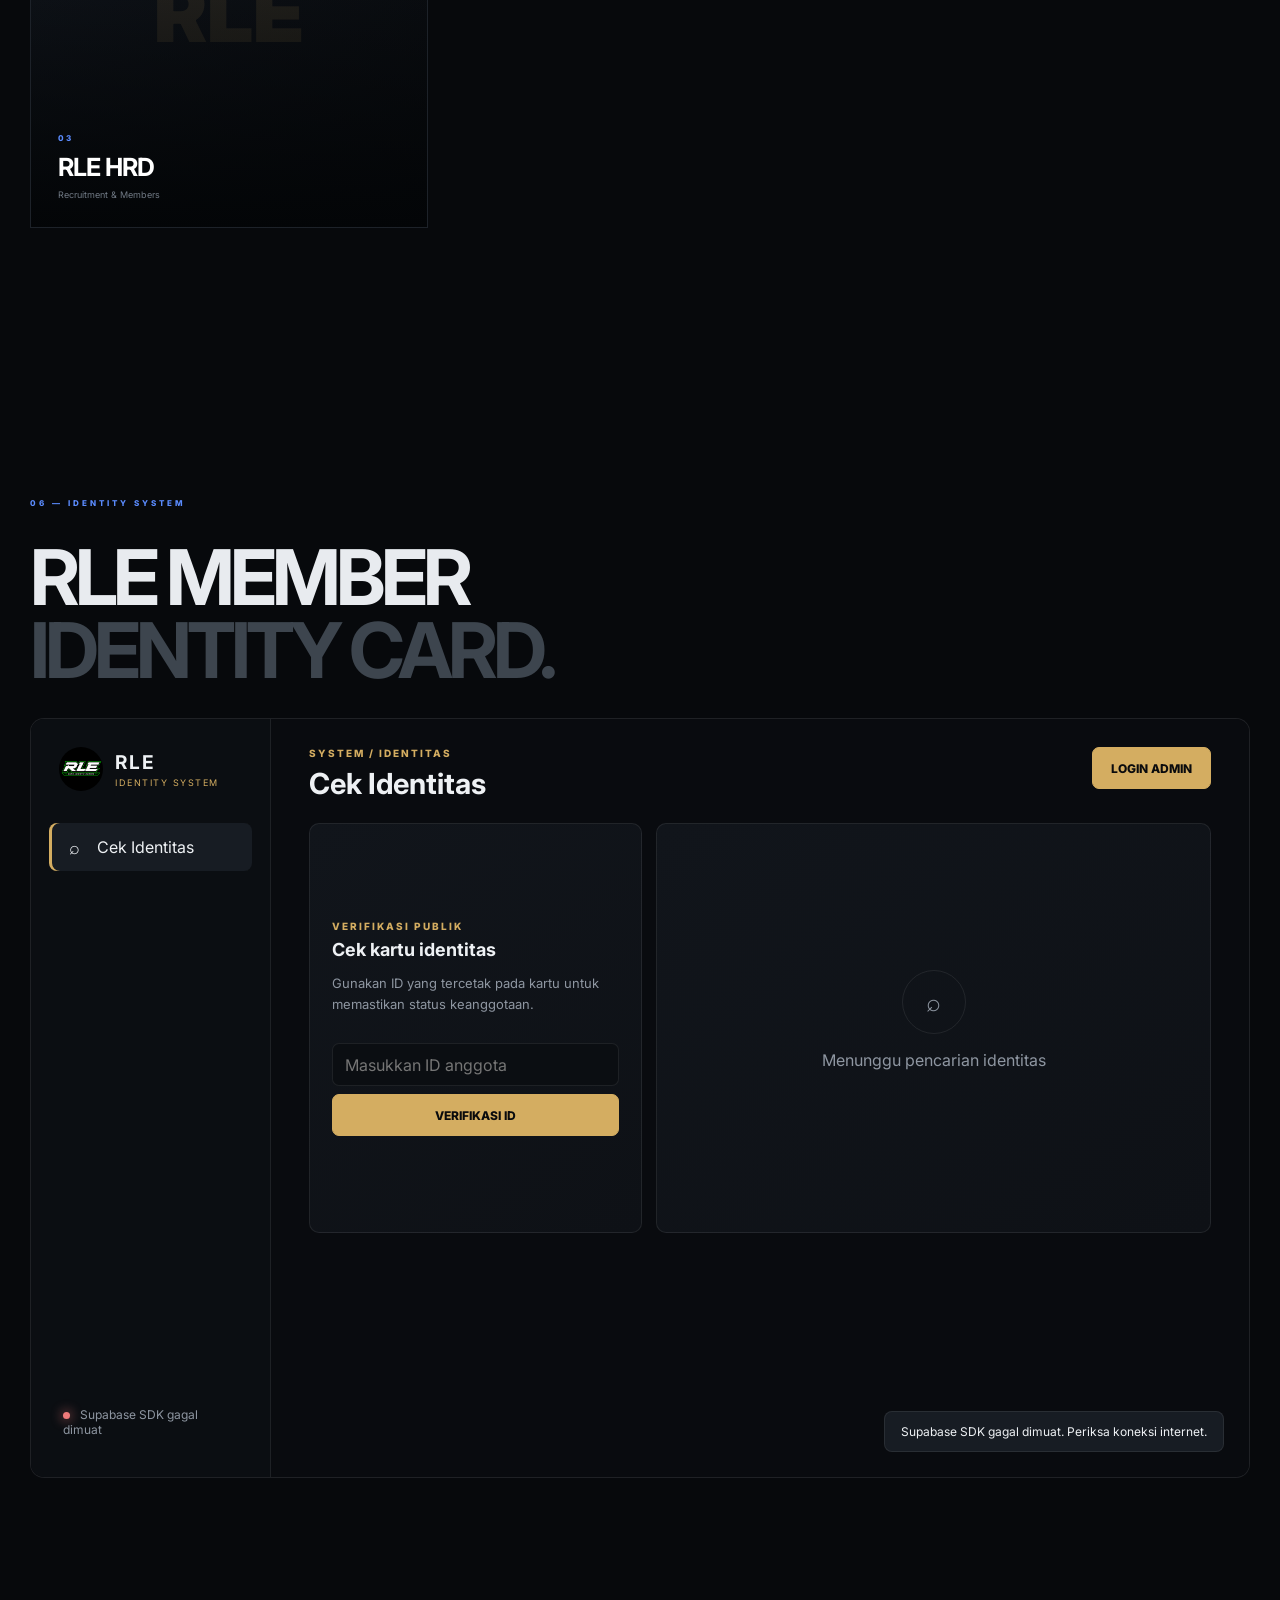
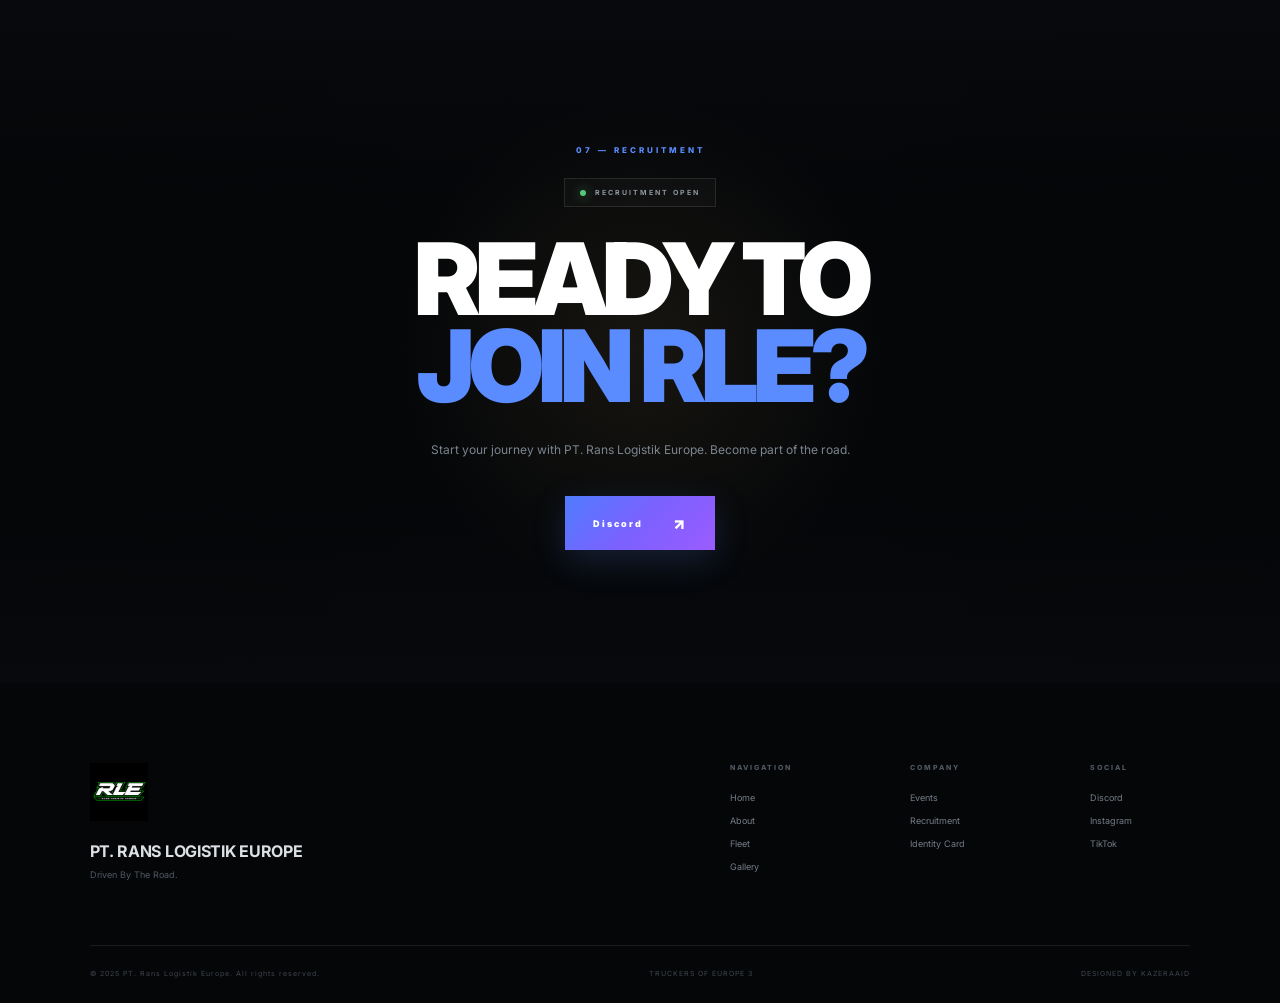
==== commit cf6a9c2b: "Add files via upload" ====
--- a/index.html
+++ b/index.html
@@ -78,7 +78,7 @@
     >
 
         <div class="brand-logo">
-            <img src="assets/logo.jpeg" alt="RLE Logo">
+            <img src="assets/logo rle.jpeg" alt="RLE Logo">
         </div>
 
         <div class="brand-text">
@@ -120,6 +120,10 @@
 
         <a href="#join">
             RECRUITMENT
+        </a>
+
+        <a href="#identity">
+            ID CARD
         </a>
 
     </nav>
@@ -414,7 +418,7 @@
             </span>
 
             <strong>
-                2026
+                2025
             </strong>
 
         </div>
@@ -493,10 +497,10 @@
 
             <h2>
 
-                BUILT FOR
+                LIVERY
 
                 <span>
-                    EVERY ROUTE.
+                    Rans Logistik Europe.
                 </span>
 
             </h2>
@@ -948,16 +952,16 @@
 
         <article
             class="management-card"
-            data-name="RLE Director"
-            data-role="DIRECTOR"
-            data-image="assets/team/director.jpg"
+            data-name="RLE Founder"
+            data-role="Founder"
+            data-image="assets/team/founder.jpg"
         >
 
             <div class="management-image">
 
                 <img
-                    src="assets/team/director.jpg"
-                    alt="RLE Director"
+                    src="assets/team/founder.jpg"
+                    alt="RLE Founder"
                 >
 
             </div>
@@ -967,7 +971,7 @@
                 <span>01</span>
 
                 <h3>
-                    RLE DIRECTOR
+                    RLE FOUNDER
                 </h3>
 
                 <p>
@@ -981,16 +985,16 @@
 
         <article
             class="management-card"
-            data-name="RLE Vice Director"
-            data-role="VICE DIRECTOR"
+            data-name="RLE Co-Founder"
+            data-role="CO-FOUNDER"
             data-image="assets/team/vice.jpg"
         >
 
             <div class="management-image">
 
                 <img
-                    src="assets/team/vice.jpg"
-                    alt="RLE Vice Director"
+                    src="assets/team/Co-Founder.jpg"
+                    alt="RLE Co-Founder"
                 >
 
             </div>
@@ -1000,11 +1004,44 @@
                 <span>02</span>
 
                 <h3>
-                    RLE VICE DIRECTOR
+                    RLE CO-FOUNDER
                 </h3>
 
                 <p>
                     Operations & Coordination
+                </p>
+
+            </div>
+
+        </article>
+
+
+        <article
+            class="management-card"
+            data-name="RLE Management"
+            data-role="MANAGER"
+            data-image="assets/team/manager.jpg"
+        >
+
+            <div class="management-image">
+
+                <img
+                    src="assets/team/manager.jpg"
+                    alt="RLE Manager"
+                >
+
+            </div>
+
+            <div class="management-info">
+
+                <span>03</span>
+
+                <h3>
+                    RLE MANAGER
+                </h3>
+
+                <p>
+                    Management & Strategy
                 </p>
 
             </div>
@@ -1050,6 +1087,37 @@
 </section>
 
 <!-- ==================================================
+     IDENTITY SYSTEM
+================================================== -->
+
+<section
+    class="identity-section"
+    id="identity"
+>
+
+    <div class="identity-heading">
+
+        <div class="section-label">
+            06 — IDENTITY SYSTEM
+        </div>
+
+        <h2>
+            RLE MEMBER
+            <span>IDENTITY CARD.</span>
+        </h2>
+
+    </div>
+
+    <iframe
+        class="identity-frame"
+        src="new code/"
+        title="Sistem Kartu Identitas RLE"
+        loading="lazy"
+    ></iframe>
+
+</section>
+
+<!-- ==================================================
      RECRUITMENT
 ================================================== -->
 
@@ -1067,7 +1135,7 @@
 
         <div class="section-label">
 
-            06 — RECRUITMENT
+            07 — RECRUITMENT
 
         </div>
 
@@ -1114,10 +1182,6 @@
         >
 
             Discord
-
-            <span>
-                ↗
-            </span>
 
         </a>
 
@@ -1320,7 +1384,7 @@
 
             <div class="footer-logo">
 
-                <img src="assets/logo.jpeg" alt="RLE Logo">
+                <img src="assets/logo rle.jpeg" alt="RLE Logo">
 
             </div>
 
@@ -1386,6 +1450,10 @@
                     Recruitment
                 </a>
 
+                <a href="#identity">
+                    Identity Card
+                </a>
+
             </div>
 
 
@@ -1423,7 +1491,7 @@
 
         <span>
 
-            © 2026 PT. Rans Logistik Europe.
+            © 2025 PT. Rans Logistik Europe.
             All rights reserved.
 
         </span>
--- a/style.css
+++ b/style.css
@@ -755,6 +755,72 @@
 
 
 /* ==================================================
+   IDENTITY SYSTEM EMBED
+================================================== */
+
+.identity-section {
+    max-width: 1280px;
+    margin: 0 auto;
+    padding: 135px 30px;
+}
+
+.identity-heading {
+    margin-bottom: 30px;
+}
+
+.identity-heading h2 {
+    max-width: 760px;
+    margin: 0;
+    font-size: clamp(46px, 6vw, 82px);
+    line-height: .95;
+    letter-spacing: -5px;
+}
+
+.identity-heading h2 span {
+    display: block;
+    color: #3d454e;
+}
+
+.identity-frame {
+    display: block;
+    width: 100%;
+    height: 760px;
+    border: 1px solid rgba(255, 255, 255, .09);
+    border-radius: 14px;
+    background: #090b0f;
+}
+
+@media (max-width: 900px) {
+    .identity-section {
+        padding: 90px 18px;
+    }
+
+    .identity-heading h2 {
+        letter-spacing: -3px;
+    }
+
+    .identity-frame {
+        height: 820px;
+    }
+}
+
+@media (max-width: 600px) {
+    .identity-section {
+        padding: 75px 10px;
+    }
+
+    .identity-heading h2 {
+        font-size: 42px;
+    }
+
+    .identity-frame {
+        height: 900px;
+        border-radius: 8px;
+    }
+}
+
+
+/* ==================================================
    ABOUT
 ================================================== */
 
